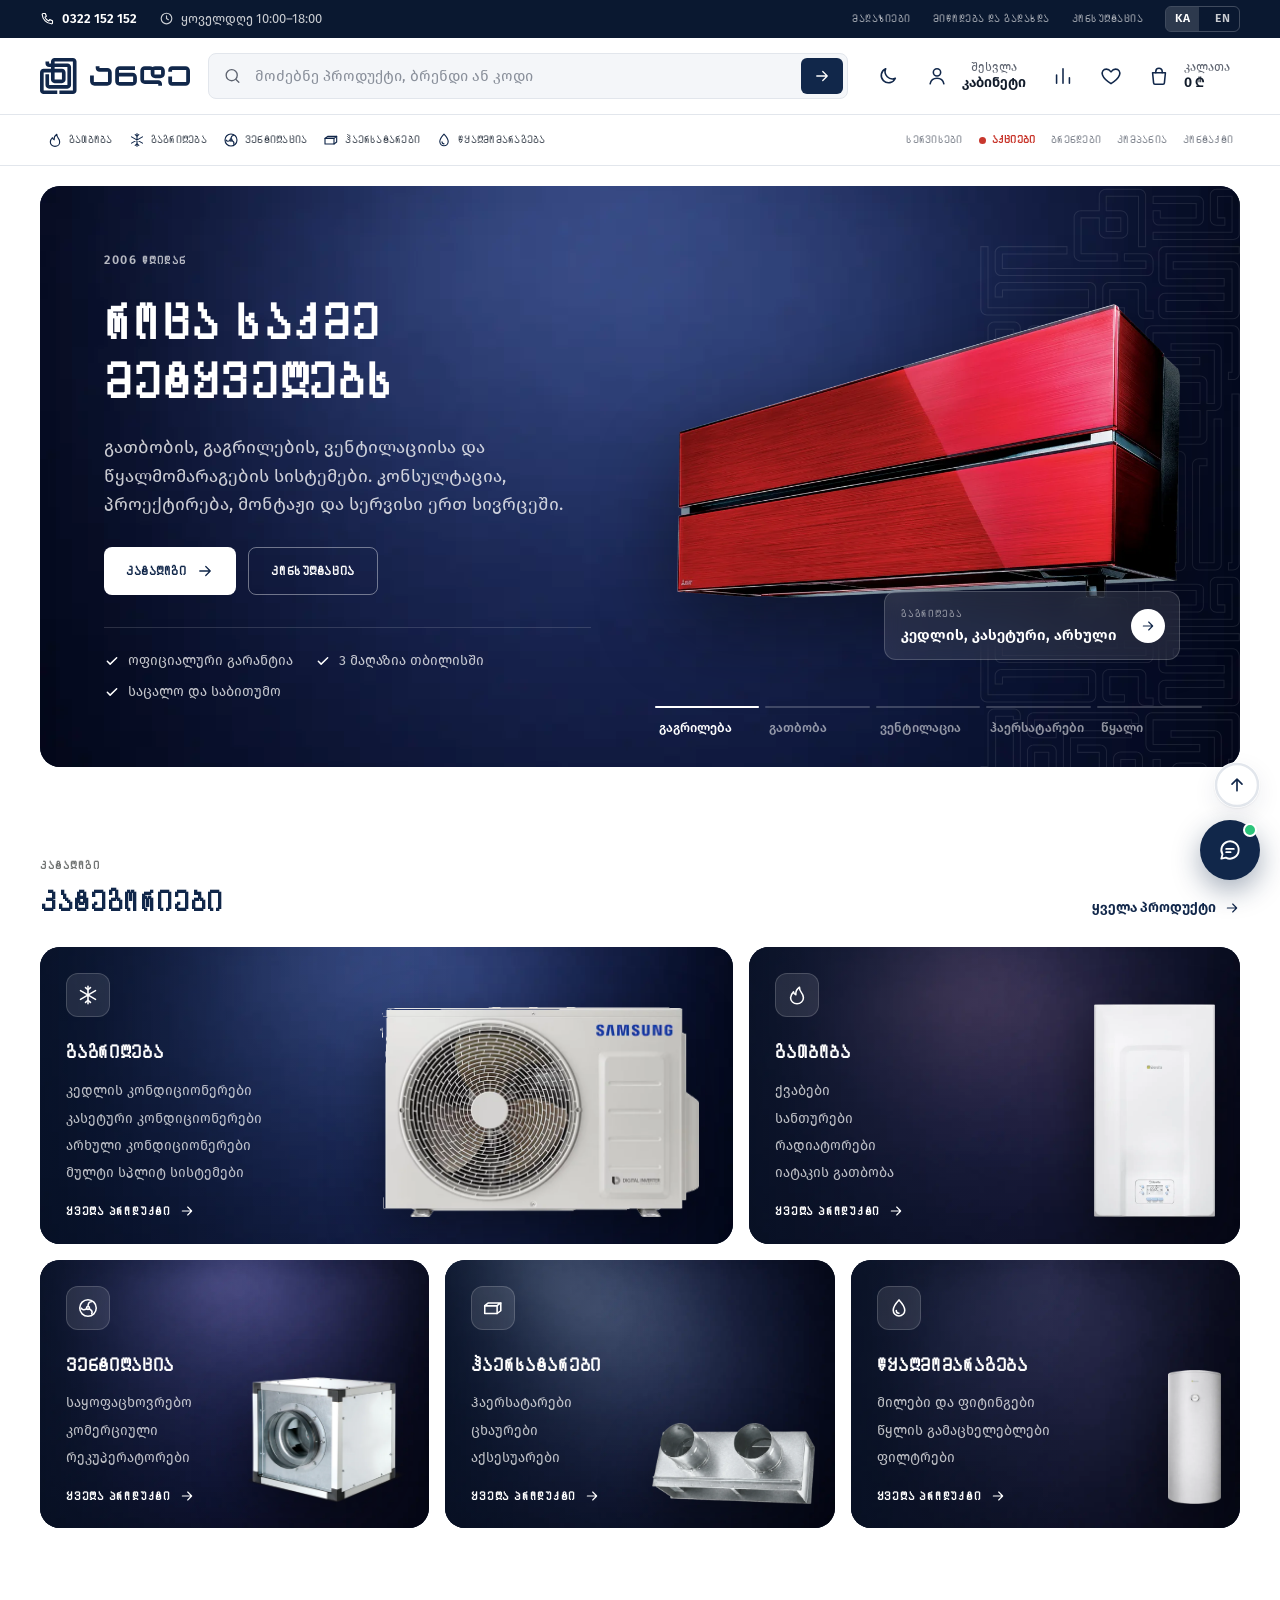
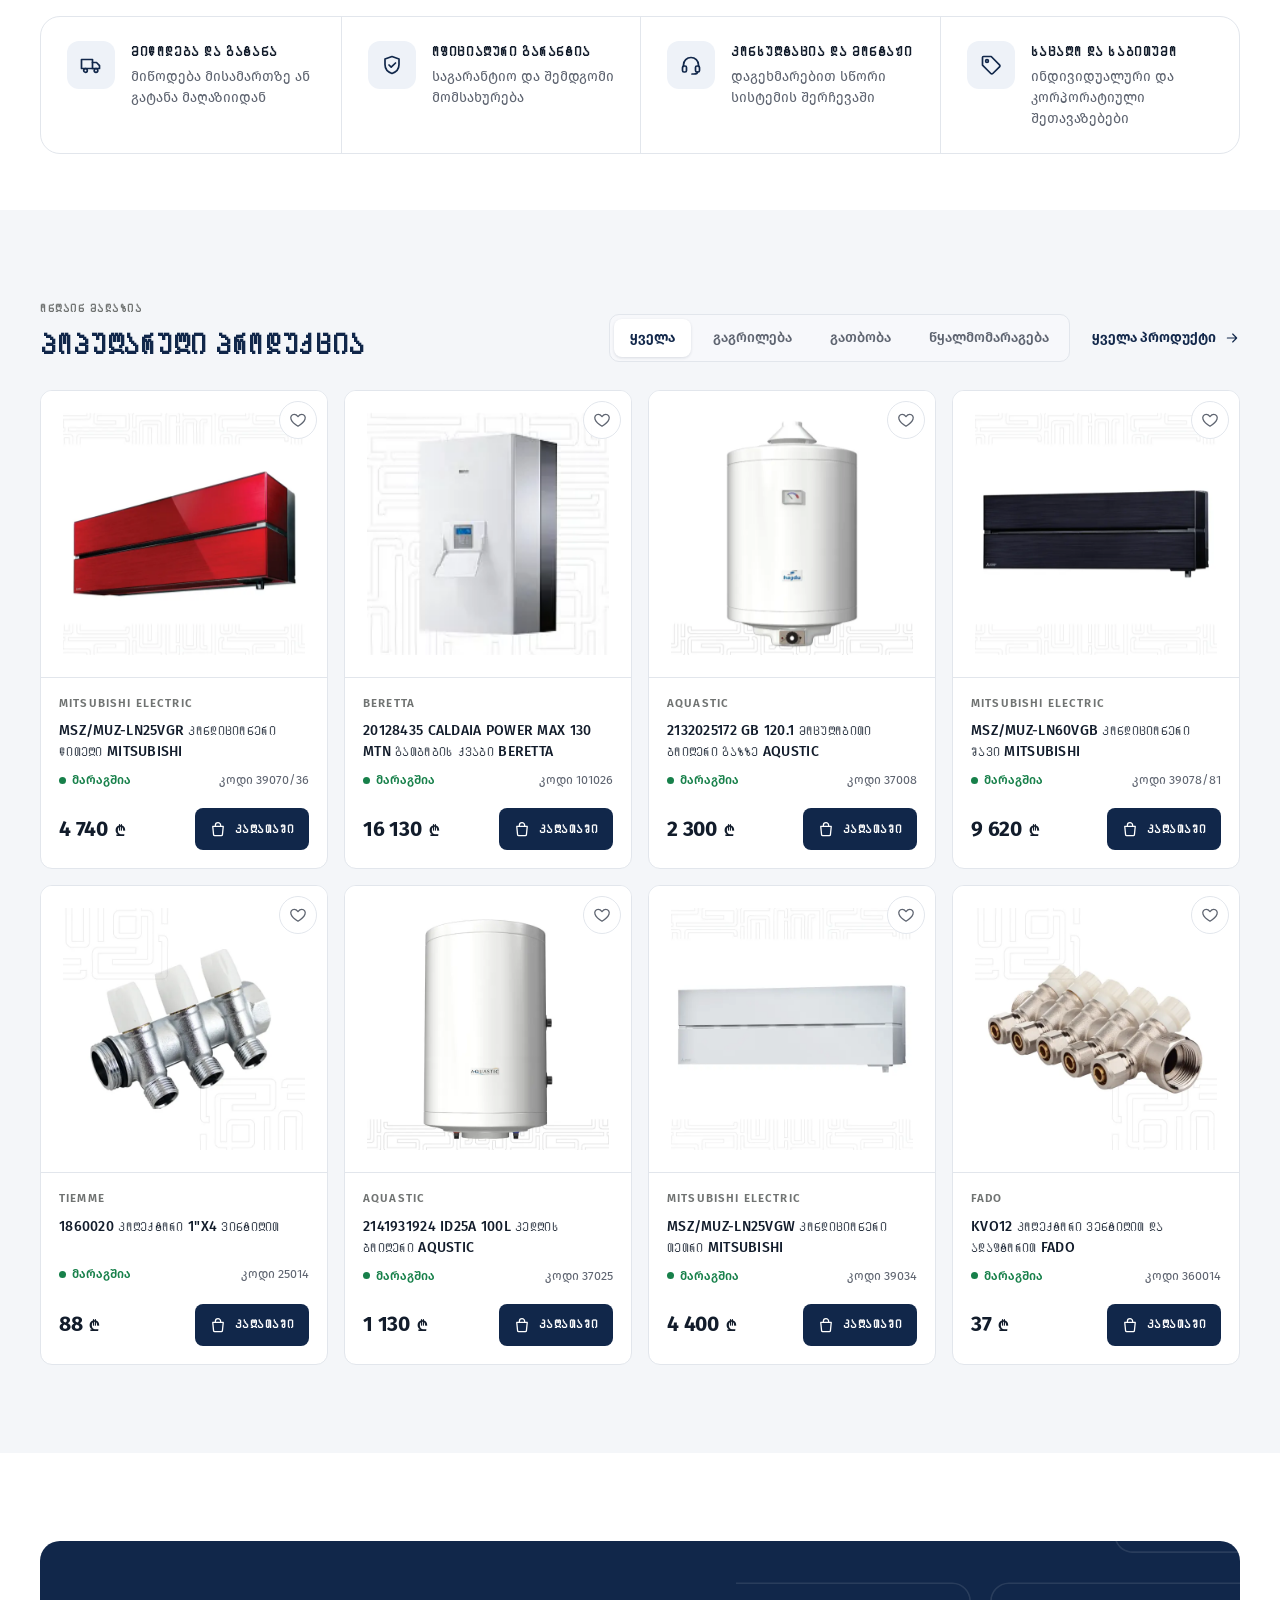
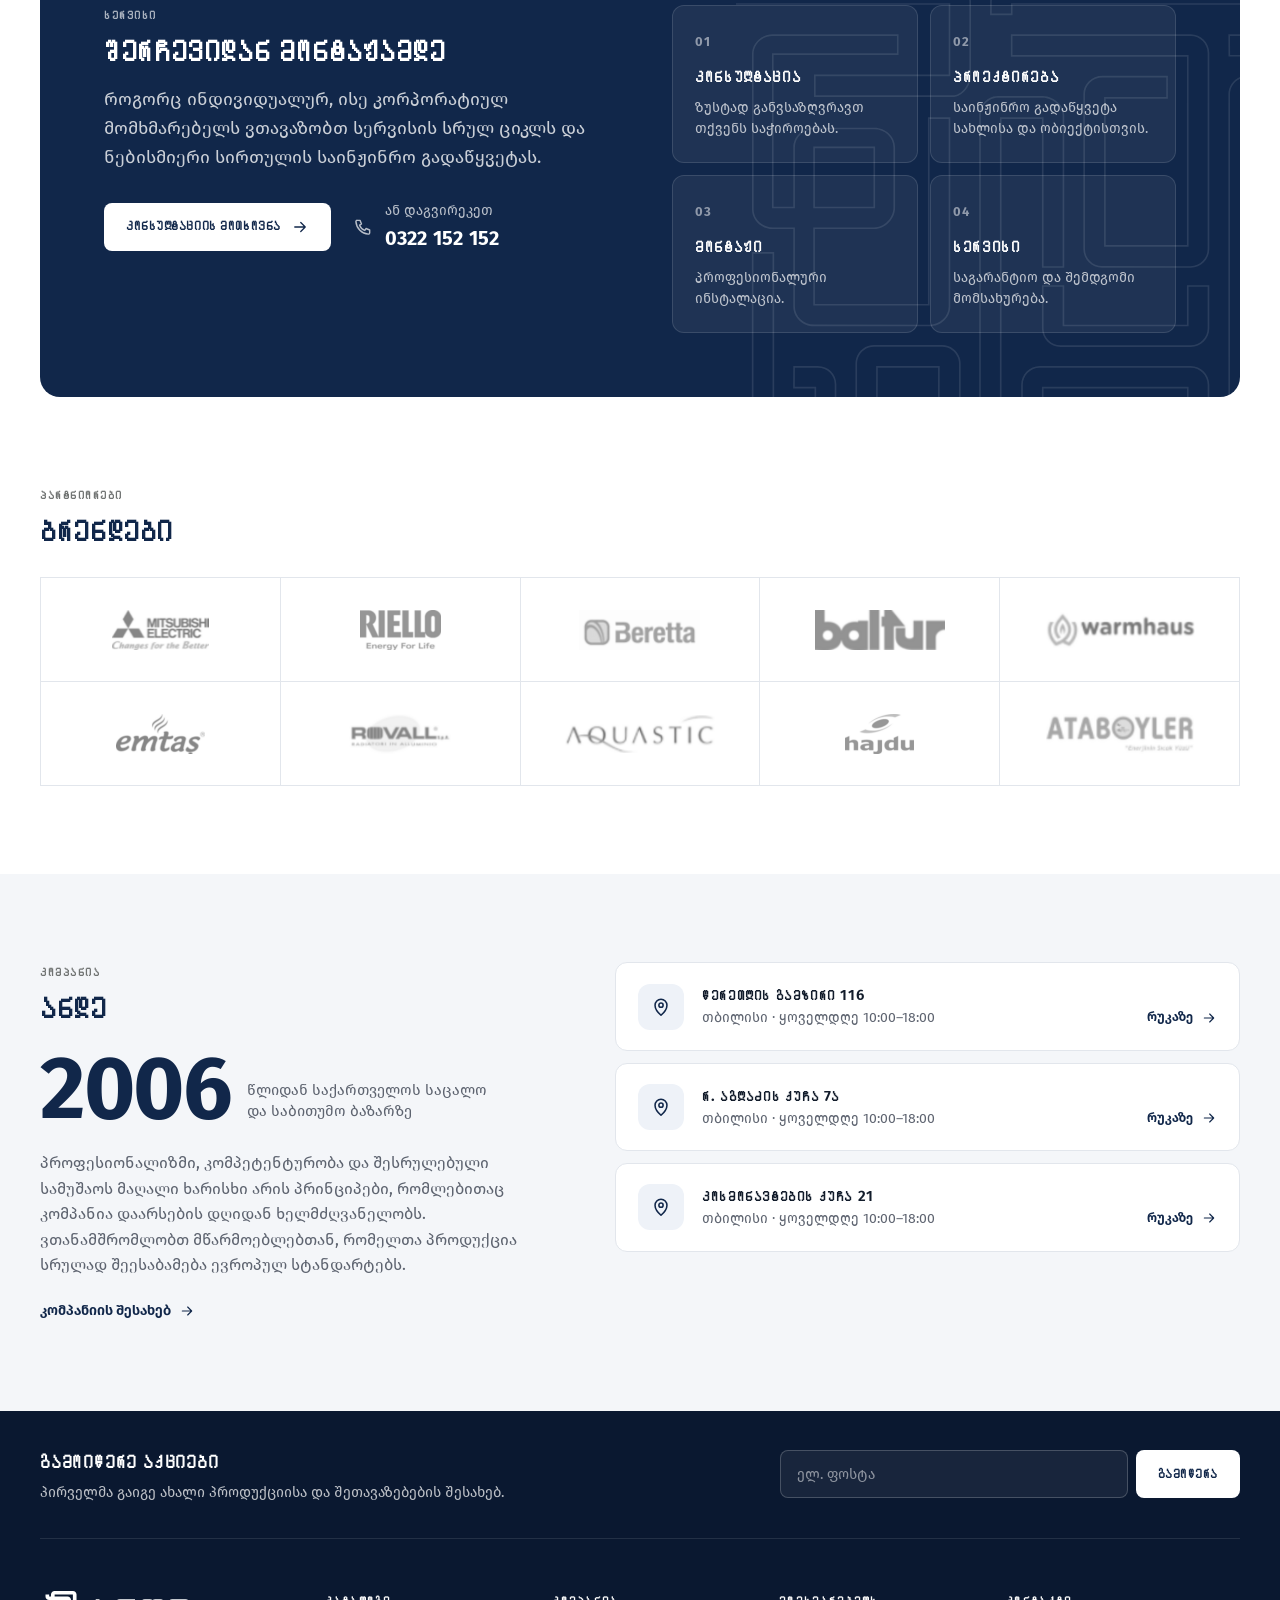
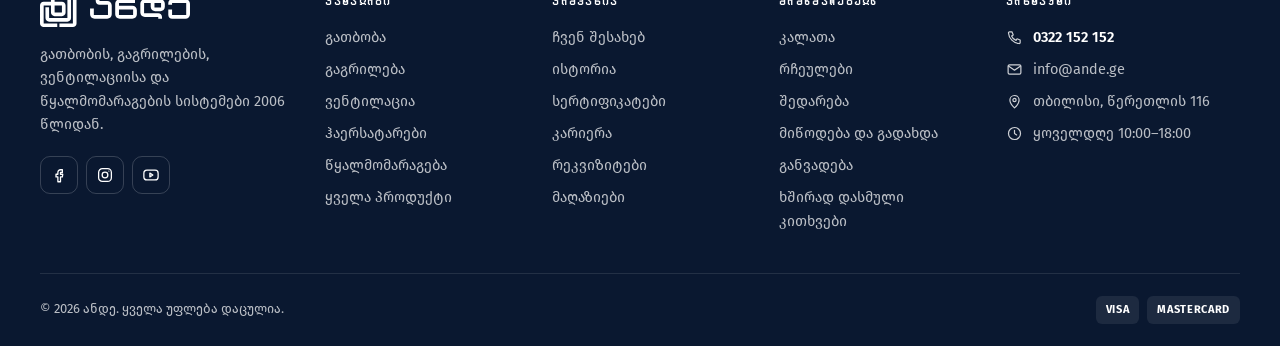
==== prototype/index.html @ e433349a "Preview from ande-web a648631" ====
<!doctype html>
<html lang="ka">
<head>
<meta charset="utf-8">
<meta name="viewport" content="width=device-width,initial-scale=1">
<title>ანდე · გათბობა, გაგრილება, ვენტილაცია, წყალმომარაგება</title>
<meta name="description" content="ანდე: გათბობის, გაგრილების, ვენტილაციისა და წყალმომარაგების სისტემები 2006 წლიდან. კონსულტაცია, პროექტირება, მონტაჟი და საგარანტიო მომსახურება.">
<meta name="robots" content="noindex">
<meta name="theme-color" content="#11274A">
<script>try{var t=localStorage.getItem('ande-theme');if(!t)t=matchMedia('(prefers-color-scheme: dark)').matches?'dark':'light';document.documentElement.setAttribute('data-theme',t)}catch(e){}</script>
<link rel="icon" href="../brand/logo/ande-symbol.svg" type="image/svg+xml">
<link rel="stylesheet" href="assets/css/ande.css">
</head>
<body data-page="home">
<div data-layout="header"></div>

<main id="main">

<!-- ============ HERO ============ -->
<section class="hero" aria-label="ანდე">
  <div class="wrap">
    <div class="hero__card">
      <div class="hero__bg" aria-hidden="true">
        <img class="is-on" src="assets/img/categories/bg-cooling.webp" alt="">
        <img src="assets/img/categories/bg-heating.webp" alt="">
        <img src="assets/img/categories/bg-ventilation.webp" alt="">
        <img src="assets/img/categories/bg-air-ducts.webp" alt="">
        <img src="assets/img/categories/bg-water.webp" alt="">
      </div>
      <div class="hero__copy">
        <p class="eyebrow">2006 წლიდან</p>
        <h1>როცა საქმე მეტყველებს</h1>
        <p class="hero__lead">გათბობის, გაგრილების, ვენტილაციისა და წყალმომარაგების სისტემები. კონსულტაცია, პროექტირება, მონტაჟი და სერვისი ერთ სივრცეში.</p>
        <div class="hero__ctas">
          <a class="btn btn--light" href="catalog.html">კატალოგი<svg class="ico"><use href="#i-arrow"/></svg></a>
          <button class="btn btn--ghost" type="button" data-chat-open>კონსულტაცია</button>
        </div>
        <ul class="hero__trust">
          <li><svg class="ico"><use href="#i-check"/></svg>ოფიციალური გარანტია</li>
          <li><svg class="ico"><use href="#i-check"/></svg>3 მაღაზია თბილისში</li>
          <li><svg class="ico"><use href="#i-check"/></svg>საცალო და საბითუმო</li>
        </ul>
      </div>
      <div class="hero__stage">
        <div class="hero__shots">
          <a class="shot is-on" href="catalog.html?cat=cooling" id="shot-0">
            <img src="assets/img/categories/cooling-wall.webp" alt="Mitsubishi Electric კედლის კონდიციონერი" width="900" height="526">
            <span class="shot__tag"><span><small>გაგრილება</small><b>კედლის, კასეტური, არხული</b></span><span class="go"><svg class="ico"><use href="#i-arrow"/></svg></span></span>
          </a>
          <a class="shot" href="catalog.html?cat=heating" id="shot-1">
            <img src="assets/img/categories/heating-burner.webp" alt="Riello სანთურა" width="900" height="856" loading="lazy">
            <span class="shot__tag"><span><small>გათბობა</small><b>ქვაბები და სანთურები</b></span><span class="go"><svg class="ico"><use href="#i-arrow"/></svg></span></span>
          </a>
          <a class="shot" href="catalog.html?cat=ventilation" id="shot-2">
            <img src="assets/img/categories/vent-recovery.webp" alt="Vortice რეკუპერატორი" width="825" height="900" loading="lazy">
            <span class="shot__tag"><span><small>ვენტილაცია</small><b>რეკუპერაცია და ვენტილატორები</b></span><span class="go"><svg class="ico"><use href="#i-arrow"/></svg></span></span>
          </a>
          <a class="shot" href="catalog.html?cat=ducts" id="shot-3">
            <img src="assets/img/categories/ducts-duct.webp" alt="მართკუთხა ჰაერსატარი" width="900" height="649" loading="lazy">
            <span class="shot__tag"><span><small>ჰაერსატარები</small><b>ჰაერსატარები და ცხაურები</b></span><span class="go"><svg class="ico"><use href="#i-arrow"/></svg></span></span>
          </a>
          <a class="shot" href="catalog.html?cat=water" id="shot-4">
            <img src="assets/img/categories/heating-underfloor.webp" alt="კოლექტორი" width="900" height="493" loading="lazy">
            <span class="shot__tag"><span><small>წყალმომარაგება</small><b>მილები, ფიტინგები, ბოილერები</b></span><span class="go"><svg class="ico"><use href="#i-arrow"/></svg></span></span>
          </a>
        </div>
        <div class="hero__tabs" role="tablist" aria-label="კატეგორიები">
          <button class="htab" id="htab-0" role="tab" aria-selected="true" aria-controls="shot-0">გაგრილება</button>
          <button class="htab" id="htab-1" role="tab" aria-selected="false" aria-controls="shot-1">გათბობა</button>
          <button class="htab" id="htab-2" role="tab" aria-selected="false" aria-controls="shot-2">ვენტილაცია</button>
          <button class="htab" id="htab-3" role="tab" aria-selected="false" aria-controls="shot-3">ჰაერსატარები</button>
          <button class="htab" id="htab-4" role="tab" aria-selected="false" aria-controls="shot-4">წყალი</button>
        </div>
      </div>
    </div>
  </div>
</section>

<!-- ============ CATEGORIES ============ -->
<section class="section" id="categories" aria-labelledby="cat-h">
  <div class="wrap">
    <div class="shead">
      <div><p class="eyebrow">კატალოგი</p><h2 class="h2" id="cat-h">კატეგორიები</h2></div>
      <a class="link-arrow" href="catalog.html">ყველა პროდუქტი<svg class="ico"><use href="#i-arrow"/></svg></a>
    </div>
    <div class="bento">
      <article class="tile tile--w7">
        <img class="tile__bg" src="assets/img/categories/bg-cooling.webp" alt="" loading="lazy">
        <img class="tile__img" src="assets/img/categories/cooling-outdoor.webp" alt="" loading="lazy">
        <span class="tile__icon"><svg class="ico"><use href="#i-snow"/></svg></span>
        <h3><a href="catalog.html?cat=cooling">გაგრილება</a></h3>
        <div class="tile__subs"><a href="catalog.html?cat=cooling&amp;sub=wall">კედლის კონდიციონერები</a><a href="catalog.html?cat=cooling&amp;sub=cassette">კასეტური კონდიციონერები</a><a href="catalog.html?cat=cooling&amp;sub=ducted">არხული კონდიციონერები</a><a href="catalog.html?cat=cooling&amp;sub=multi">მულტი სპლიტ სისტემები</a></div>
        <span class="tile__more">ყველა პროდუქტი<svg class="ico"><use href="#i-arrow"/></svg></span>
      </article>
      <article class="tile tile--w5">
        <img class="tile__bg" src="assets/img/categories/bg-heating.webp" alt="" loading="lazy">
        <img class="tile__img" src="assets/img/categories/heating-boiler.webp" alt="" loading="lazy">
        <span class="tile__icon"><svg class="ico"><use href="#i-flame"/></svg></span>
        <h3><a href="catalog.html?cat=heating">გათბობა</a></h3>
        <div class="tile__subs"><a href="catalog.html?cat=heating&amp;sub=boilers">ქვაბები</a><a href="catalog.html?cat=heating&amp;sub=burners">სანთურები</a><a href="catalog.html?cat=heating&amp;sub=radiators">რადიატორები</a><a href="catalog.html?cat=heating&amp;sub=underfloor">იატაკის გათბობა</a></div>
        <span class="tile__more">ყველა პროდუქტი<svg class="ico"><use href="#i-arrow"/></svg></span>
      </article>
      <article class="tile">
        <img class="tile__bg" src="assets/img/categories/bg-ventilation.webp" alt="" loading="lazy">
        <img class="tile__img" src="assets/img/categories/vent-commercial.webp" alt="" loading="lazy">
        <span class="tile__icon"><svg class="ico"><use href="#i-fan"/></svg></span>
        <h3><a href="catalog.html?cat=ventilation">ვენტილაცია</a></h3>
        <div class="tile__subs"><a href="catalog.html?cat=ventilation&amp;sub=vent-residential">საყოფაცხოვრებო</a><a href="catalog.html?cat=ventilation&amp;sub=vent-commercial">კომერციული</a><a href="catalog.html?cat=ventilation&amp;sub=vent-recovery">რეკუპერატორები</a></div>
        <span class="tile__more">ყველა პროდუქტი<svg class="ico"><use href="#i-arrow"/></svg></span>
      </article>
      <article class="tile">
        <img class="tile__bg" src="assets/img/categories/bg-air-ducts.webp" alt="" loading="lazy">
        <img class="tile__img" src="assets/img/categories/ducts-plenum.webp" alt="" loading="lazy">
        <span class="tile__icon"><svg class="ico"><use href="#i-duct"/></svg></span>
        <h3><a href="catalog.html?cat=ducts">ჰაერსატარები</a></h3>
        <div class="tile__subs"><a href="catalog.html?cat=ducts&amp;sub=duct-ducts">ჰაერსატარები</a><a href="catalog.html?cat=ducts&amp;sub=duct-grilles">ცხაურები</a><a href="catalog.html?cat=ducts&amp;sub=duct-acc">აქსესუარები</a></div>
        <span class="tile__more">ყველა პროდუქტი<svg class="ico"><use href="#i-arrow"/></svg></span>
      </article>
      <article class="tile">
        <img class="tile__bg" src="assets/img/categories/bg-water.webp" alt="" loading="lazy">
        <img class="tile__img" src="assets/img/categories/heating-water-heater.webp" alt="" loading="lazy">
        <span class="tile__icon"><svg class="ico"><use href="#i-drop"/></svg></span>
        <h3><a href="catalog.html?cat=water">წყალმომარაგება</a></h3>
        <div class="tile__subs"><a href="catalog.html?cat=water&amp;sub=pipes">მილები და ფიტინგები</a><a href="catalog.html?cat=water&amp;sub=heaters">წყლის გამაცხელებლები</a><a href="catalog.html?cat=water&amp;sub=filters">ფილტრები</a></div>
        <span class="tile__more">ყველა პროდუქტი<svg class="ico"><use href="#i-arrow"/></svg></span>
      </article>
    </div>
  </div>
</section>

<!-- ============ PERKS ============ -->
<section class="section--tight" aria-label="რატომ ანდე" style="padding-top:0">
  <div class="wrap">
    <ul class="perks">
      <li class="perk"><span class="perk__ico"><svg class="ico"><use href="#i-truck"/></svg></span><div><h3>მიწოდება და გატანა</h3><p>მიწოდება მისამართზე ან გატანა მაღაზიიდან</p></div></li>
      <li class="perk"><span class="perk__ico"><svg class="ico"><use href="#i-shield"/></svg></span><div><h3>ოფიციალური გარანტია</h3><p>საგარანტიო და შემდგომი მომსახურება</p></div></li>
      <li class="perk"><span class="perk__ico"><svg class="ico"><use href="#i-headset"/></svg></span><div><h3>კონსულტაცია და მონტაჟი</h3><p>დაგეხმარებით სწორი სისტემის შერჩევაში</p></div></li>
      <li class="perk"><span class="perk__ico"><svg class="ico"><use href="#i-tag"/></svg></span><div><h3>საცალო და საბითუმო</h3><p>ინდივიდუალური და კორპორატიული შეთავაზებები</p></div></li>
    </ul>
  </div>
</section>

<!-- ============ POPULAR ============ -->
<section class="section section--soft" aria-labelledby="pop-h">
  <div class="wrap">
    <div class="shead">
      <div><p class="eyebrow">ონლაინ მაღაზია</p><h2 class="h2" id="pop-h">პოპულარული პროდუქცია</h2></div>
      <div class="shead__end">
        <div class="ptabs" role="tablist" aria-label="ფილტრი">
          <button class="ptab" role="tab" aria-selected="true" data-filter="all">ყველა</button>
          <button class="ptab" role="tab" aria-selected="false" data-filter="cooling">გაგრილება</button>
          <button class="ptab" role="tab" aria-selected="false" data-filter="heating">გათბობა</button>
          <button class="ptab" role="tab" aria-selected="false" data-filter="water">წყალმომარაგება</button>
        </div>
        <a class="link-arrow" href="catalog.html">ყველა პროდუქტი<svg class="ico"><use href="#i-arrow"/></svg></a>
      </div>
    </div>
    <div class="pgrid" data-pgrid></div>
  </div>
</section>

<!-- ============ SERVICE ============ -->
<section class="section" id="service" aria-labelledby="svc-h">
  <div class="wrap">
    <div class="service on-dark">
      <div>
        <p class="eyebrow">სერვისი</p>
        <h2 class="h2" id="svc-h">შერჩევიდან მონტაჟამდე</h2>
        <p class="service__lead">როგორც ინდივიდუალურ, ისე კორპორატიულ მომხმარებელს ვთავაზობთ სერვისის სრულ ციკლს და ნებისმიერი სირთულის საინჟინრო გადაწყვეტას.</p>
        <div class="service__ctas">
          <button class="btn btn--light" type="button" data-chat-open>კონსულტაციის მოთხოვნა<svg class="ico"><use href="#i-arrow"/></svg></button>
          <a class="service__phone" href="tel:+995322152152"><svg class="ico"><use href="#i-phone"/></svg><span>ან დაგვირეკეთ<b>0322 152 152</b></span></a>
        </div>
      </div>
      <ol class="steps">
        <li class="step"><span class="step__n">01</span><h3>კონსულტაცია</h3><p>ზუსტად განვსაზღვრავთ თქვენს საჭიროებას.</p></li>
        <li class="step"><span class="step__n">02</span><h3>პროექტირება</h3><p>საინჟინრო გადაწყვეტა სახლისა და ობიექტისთვის.</p></li>
        <li class="step"><span class="step__n">03</span><h3>მონტაჟი</h3><p>პროფესიონალური ინსტალაცია.</p></li>
        <li class="step"><span class="step__n">04</span><h3>სერვისი</h3><p>საგარანტიო და შემდგომი მომსახურება.</p></li>
      </ol>
    </div>
  </div>
</section>

<!-- ============ RECENTLY VIEWED (shown once there is history) ============ -->
<section class="section" aria-labelledby="rec-h" style="padding-top:0" data-recent hidden>
  <div class="wrap">
    <div class="shead"><div><p class="eyebrow">თქვენთვის</p><h2 class="h2" id="rec-h">ბოლოს ნანახი</h2></div></div>
    <div class="pgrid" data-recent-grid></div>
  </div>
</section>

<!-- ============ BRANDS ============ -->
<section class="section" id="brands" aria-labelledby="br-h" style="padding-top:0">
  <div class="wrap">
    <div class="shead"><div><p class="eyebrow">პარტნიორები</p><h2 class="h2" id="br-h">ბრენდები</h2></div></div>
    <div class="brands">
      <a class="brand" href="catalog.html?brand=MITSUBISHI"><img src="assets/img/brands/mitsubishi.png" alt="Mitsubishi Electric" loading="lazy"></a>
      <a class="brand" href="catalog.html?brand=RIELLO"><img src="assets/img/brands/riello.png" alt="Riello" loading="lazy"></a>
      <a class="brand" href="catalog.html?brand=BERETTA"><img src="assets/img/brands/beretta.png" alt="Beretta" loading="lazy"></a>
      <a class="brand" href="catalog.html"><img src="assets/img/brands/baltur.png" alt="Baltur" loading="lazy"></a>
      <a class="brand" href="catalog.html?brand=WARMHAUS"><img src="assets/img/brands/warmhaus.png" alt="Warmhaus" loading="lazy"></a>
      <a class="brand" href="catalog.html?brand=EMTAS"><img src="assets/img/brands/emtas.png" alt="Emtaş" loading="lazy"></a>
      <a class="brand" href="catalog.html"><img src="assets/img/brands/rovall.png" alt="Rovall" loading="lazy"></a>
      <a class="brand" href="catalog.html?brand=AQUASTIC"><img src="assets/img/brands/aquastic.png" alt="Aquastic" loading="lazy"></a>
      <a class="brand" href="catalog.html?brand=HAJDU"><img src="assets/img/brands/hajdu.png" alt="Hajdu" loading="lazy"></a>
      <a class="brand" href="catalog.html?brand=ATABOYLER"><img src="assets/img/brands/ataboyler.png" alt="Ataboyler" loading="lazy"></a>
    </div>
  </div>
</section>

<!-- ============ ABOUT + STORES ============ -->
<section class="section section--soft" id="about" aria-labelledby="ab-h">
  <div class="wrap about">
    <div>
      <p class="eyebrow">კომპანია</p>
      <h2 class="h2" id="ab-h">ანდე</h2>
      <div class="about__since"><b>2006</b><span>წლიდან საქართველოს საცალო<br>და საბითუმო ბაზარზე</span></div>
      <p class="about__text">პროფესიონალიზმი, კომპეტენტურობა და შესრულებული სამუშაოს მაღალი ხარისხი არის პრინციპები, რომლებითაც კომპანია დაარსების დღიდან ხელმძღვანელობს. ვთანამშრომლობთ მწარმოებლებთან, რომელთა პროდუქცია სრულად შეესაბამება ევროპულ სტანდარტებს.</p>
      <a class="link-arrow" href="about.html">კომპანიის შესახებ<svg class="ico"><use href="#i-arrow"/></svg></a>
    </div>
    <div id="stores">
      <ul class="stores" aria-label="მაღაზიები">
        <li class="store"><span class="store__pin"><svg class="ico"><use href="#i-pin"/></svg></span><div><h3>წერეთლის გამზირი 116</h3><p>თბილისი · ყოველდღე 10:00–18:00</p></div><a class="link-arrow store__map" href="https://www.google.com/maps/search/?api=1&amp;query=Tsereteli+Ave+116+Tbilisi" target="_blank" rel="noopener">რუკაზე<svg class="ico"><use href="#i-arrow"/></svg></a></li>
        <li class="store"><span class="store__pin"><svg class="ico"><use href="#i-pin"/></svg></span><div><h3>რ. აგლაძის ქუჩა 7ა</h3><p>თბილისი · ყოველდღე 10:00–18:00</p></div><a class="link-arrow store__map" href="https://www.google.com/maps/search/?api=1&amp;query=R.+Agladze+St+7a+Tbilisi" target="_blank" rel="noopener">რუკაზე<svg class="ico"><use href="#i-arrow"/></svg></a></li>
        <li class="store"><span class="store__pin"><svg class="ico"><use href="#i-pin"/></svg></span><div><h3>კოსმონავტების ქუჩა 21</h3><p>თბილისი · ყოველდღე 10:00–18:00</p></div><a class="link-arrow store__map" href="https://www.google.com/maps/search/?api=1&amp;query=Kosmonavtebi+St+21+Tbilisi" target="_blank" rel="noopener">რუკაზე<svg class="ico"><use href="#i-arrow"/></svg></a></li>
      </ul>
    </div>
  </div>
</section>

</main>

<div data-layout="footer"></div>
<script src="assets/js/data.js"></script>
<script src="assets/js/layout.js"></script>
<script src="assets/js/ande.js"></script>
<script src="assets/js/page-home.js"></script>
</body>
</html>
---- prototype/assets/css/ande.css ----
/* ==========================================================================
   ANDE storefront design system (prototype)
   Brand book: navy Pantone 2767 C #11274A, gray Pantone 424 C #707372,
   FiraGO, the maze pattern. Colours live in the tokens below; dark mode only
   swaps tokens, so a component never needs its own dark rule.
   ========================================================================== */

@font-face{font-family:"FiraGO";src:url("../fonts/FiraGO-Regular.ttf") format("truetype");font-weight:400;font-style:normal;font-display:swap}
@font-face{font-family:"FiraGO";src:url("../fonts/FiraGO-Medium.ttf") format("truetype");font-weight:500;font-style:normal;font-display:swap}
@font-face{font-family:"FiraGO";src:url("../fonts/FiraGO-SemiBold.ttf") format("truetype");font-weight:600;font-style:normal;font-display:swap}
@font-face{font-family:"FiraGO";src:url("../fonts/FiraGO-Bold.ttf") format("truetype");font-weight:700;font-style:normal;font-display:swap}

/* ---------- tokens: light ---------- */
:root{
  color-scheme:light;
  /* brand, fixed in both themes */
  --navy:#11274A; --navy-900:#0A1830; --navy-800:#0E2140; --navy-700:#1A3766; --gray:#707372;

  --bg:#FFFFFF;          /* page */
  --bg-soft:#F4F6F9;     /* alternate sections */
  --surface:#FFFFFF;     /* cards, panels */
  --surface-2:#F7F8FB;   /* inner fills */
  --input:#F4F6F9;
  --media:#FFFFFF;       /* product photo well (photos have white backgrounds) */
  --text:#121C2B; --heading:#11274A; --muted:#5E6470; --faint:#8A909B;
  --line:#E2E6EC; --line-strong:#CDD3DC;
  --brand:#11274A; --brand-hover:#1A3766; --on-brand:#FFFFFF;   /* primary buttons */
  --tint:#EEF2F8; --tint-2:#DDE5F1; --ink:#11274A;                /* soft fills, accent text */
  --sale:#C8372D; --ok:#17804A; --warn:#A35F00;
  --topbar:#0A1830; --band:#11274A; --footer:#0A1830;
  --shadow:0 1px 2px rgba(17,39,74,.06),0 8px 24px rgba(17,39,74,.08);
  --shadow-lg:0 24px 60px rgba(10,24,48,.18);
  --scrim:rgba(10,24,48,.42);
  --logo-light:block; --logo-dark:none;

  --ff:"FiraGO","Noto Sans Georgian","Segoe UI",system-ui,sans-serif;
  --r-sm:8px; --r:12px; --r-lg:20px;
  --wrap:1320px; --gutter:clamp(16px,4vw,40px); --hdr-h:76px; --catnav-h:51px;
  --ease:cubic-bezier(.2,.7,.2,1);
}
/* ---------- tokens: dark ---------- */
[data-theme="dark"]{
  color-scheme:dark;
  --bg:#0A1324; --bg-soft:#0D182C; --surface:#111D34; --surface-2:#15233D; --input:#0D182C;
  --media:#E9EDF3;
  --text:#E4E9F2; --heading:#FFFFFF; --muted:#9AA6B9; --faint:#78849A;
  --line:rgba(255,255,255,.09); --line-strong:rgba(255,255,255,.18);
  --brand:#E6ECF6; --brand-hover:#FFFFFF; --on-brand:#11274A;
  --tint:rgba(255,255,255,.07); --tint-2:rgba(255,255,255,.12); --ink:#BCCDEB;
  --sale:#F0675B; --ok:#47C186; --warn:#F2B04A;
  --topbar:#060D1A; --band:#13274B; --footer:#060D1A;
  --shadow:0 1px 2px rgba(0,0,0,.3),0 10px 28px rgba(0,0,0,.35);
  --shadow-lg:0 24px 60px rgba(0,0,0,.5);
  --scrim:rgba(0,0,0,.55);
  --logo-light:none; --logo-dark:block;
}

/* ---------- scrollbars: thin, rounded, no arrow buttons, both themes ---------- */
:root{--sb-thumb:#C5CCD7;--sb-thumb-hover:#11274A}
[data-theme="dark"]{--sb-thumb:rgba(255,255,255,.18);--sb-thumb-hover:rgba(255,255,255,.42)}
::-webkit-scrollbar{width:12px;height:12px}
::-webkit-scrollbar-track{background:transparent}
::-webkit-scrollbar-thumb{background-color:var(--sb-thumb);border:3px solid transparent;border-radius:12px;background-clip:padding-box;min-height:48px}
::-webkit-scrollbar-thumb:hover{background-color:var(--sb-thumb-hover)}
::-webkit-scrollbar-button,::-webkit-scrollbar-corner{display:none;background:transparent}
html::-webkit-scrollbar-track{background:var(--bg)}
.filters::-webkit-scrollbar,.chat__log::-webkit-scrollbar,.suggest::-webkit-scrollbar,.minilines::-webkit-scrollbar{width:8px}
.filters::-webkit-scrollbar-thumb,.chat__log::-webkit-scrollbar-thumb,.suggest::-webkit-scrollbar-thumb,.minilines::-webkit-scrollbar-thumb{border-width:2px}
@supports not selector(::-webkit-scrollbar){
  html,.filters,.chat__log,.suggest,.minilines,.drawer__body,.sheet__body,.cmp{scrollbar-width:thin;scrollbar-color:var(--sb-thumb) transparent}
}

/* ---------- base ---------- */
*,*::before,*::after{box-sizing:border-box}
html{-webkit-text-size-adjust:100%;scroll-behavior:smooth;background:var(--bg)}
body{margin:0;font-family:var(--ff);font-size:16px;line-height:1.6;color:var(--text);background:var(--bg);
  -webkit-font-smoothing:antialiased;text-rendering:optimizeLegibility;transition:background-color .3s,color .3s}
img,svg{display:block;max-width:100%}
img{height:auto}
a{color:inherit;text-decoration:none}
button,input,select,textarea{font:inherit;color:inherit}
button{cursor:pointer;border:0;background:none;padding:0}
h1,h2,h3,h4,p,ul,ol,figure,dl,dd{margin:0}
ul,ol{padding:0;list-style:none}
:focus-visible{outline:2px solid var(--ink);outline-offset:3px;border-radius:4px}
.on-dark :focus-visible{outline-color:#fff}
.sr-only{position:absolute;width:1px;height:1px;overflow:hidden;clip-path:inset(50%);white-space:nowrap}
.wrap{max-width:var(--wrap);margin-inline:auto;padding-inline:var(--gutter)}
.ico{width:22px;height:22px;flex:none;fill:none;stroke:currentColor;stroke-width:1.7;stroke-linecap:round;stroke-linejoin:round}
.ico--sm{width:18px;height:18px}
.logo-l{display:var(--logo-light)}
.logo-d{display:var(--logo-dark)}
[hidden]{display:none!important}

/* Georgian capitals (Mtavruli). Browsers do not uppercase Georgian with CSS,
   so ande.js draws the caps for anything styled uppercase, the same method as
   the Biomi site: .gk shows the Mtavruli, .gt keeps the ordinary text for
   translators, screen readers and search engines. */
.caps{text-transform:uppercase;letter-spacing:.04em}
.gk{position:relative}
.gk::before{content:attr(data-c);content:attr(data-c) / "";text-transform:none}
.gt{position:absolute;width:1px;height:1px;overflow:hidden;clip-path:inset(50%);white-space:nowrap}
.gk.is-tr::before,.translated-ltr .gk::before,.translated-rtl .gk::before{content:none}
.gk.is-tr .gt,.translated-ltr .gt,.translated-rtl .gt{position:static;width:auto;height:auto;overflow:visible;clip-path:none;white-space:normal}
.gk.gk{font:inherit;color:inherit;letter-spacing:inherit;text-transform:inherit;opacity:1;margin:0;padding:0;border:0;background:none}

/* ---------- buttons ---------- */
.btn{display:inline-flex;align-items:center;justify-content:center;gap:10px;height:48px;padding:0 22px;border-radius:var(--r-sm);
  font-size:14px;font-weight:600;letter-spacing:.04em;text-transform:uppercase;white-space:nowrap;
  transition:background-color .2s,color .2s,border-color .2s,transform .2s var(--ease),opacity .2s}
.btn:active{transform:translateY(1px)}
.btn .ico{width:18px;height:18px}
.btn--primary{background:var(--brand);color:var(--on-brand)}
.btn--primary:hover{background:var(--brand-hover)}
.btn--light{background:#fff;color:var(--navy)}             /* on navy bands, both themes */
.btn--light:hover{background:#E9EEF7}
.btn--ghost{border:1.5px solid rgba(255,255,255,.4);color:#fff}
.btn--ghost:hover{border-color:#fff;background:rgba(255,255,255,.08)}
.btn--outline{border:1.5px solid var(--line-strong);color:var(--ink);background:var(--surface)}
.btn--outline:hover{border-color:var(--ink)}
.btn--soft{background:var(--tint);color:var(--ink)}
.btn--soft:hover{background:var(--tint-2)}
.btn--sm{height:40px;padding:0 16px;font-size:13px}
.btn--block{width:100%}
.btn[disabled]{opacity:.45;pointer-events:none}
.iconbtn{display:grid;place-items:center;width:44px;height:44px;border-radius:10px;color:var(--ink);transition:background-color .2s}
.iconbtn:hover{background:var(--tint)}
.link-arrow{display:inline-flex;align-items:center;gap:8px;font-size:14px;font-weight:600;color:var(--ink)}
.link-arrow .ico{width:16px;height:16px;transition:transform .25s var(--ease)}
.link-arrow:hover .ico{transform:translateX(4px)}
.textlink{color:var(--ink);font-weight:500;text-decoration:underline;text-underline-offset:3px;text-decoration-color:var(--line-strong)}
.textlink:hover{text-decoration-color:currentColor}

/* ---------- top bar ---------- */
.topbar{background:var(--topbar);color:rgba(255,255,255,.78);font-size:13px}
.topbar .wrap{display:flex;align-items:center;justify-content:space-between;gap:24px;height:38px}
.topbar__group{display:flex;align-items:center;gap:22px}
.topbar a,.topbar span{display:inline-flex;align-items:center;gap:7px}
.topbar a{transition:color .2s}
.topbar a:hover{color:#fff}
.topbar .ico{width:15px;height:15px;stroke-width:1.8}
.topbar__phone{color:#fff;font-weight:600}
.lang{display:inline-flex;border:1px solid rgba(255,255,255,.22);border-radius:6px;overflow:hidden}
.lang a{padding:2px 9px;font-size:12px;font-weight:600}
.lang a[aria-current]{background:rgba(255,255,255,.14);color:#fff}

/* ---------- header ---------- */
.hdr{position:sticky;top:0;z-index:50;background:var(--surface);border-bottom:1px solid var(--line);transition:box-shadow .25s,background-color .3s}
.hdr.is-stuck{box-shadow:0 6px 24px rgba(10,24,48,.1)}
.hdr__row{display:flex;align-items:center;gap:18px;height:var(--hdr-h)}
.hdr__logo{flex:none;display:block;width:150px}
.hdr__logo img{width:100%;height:auto}
.hdr .hdr__burger,.hdr .hdr__search-toggle{display:none}

.search{position:relative;flex:1;min-width:0}
.search input{width:100%;height:46px;padding:0 54px 0 46px;border:1.5px solid var(--line);border-radius:var(--r-sm);background:var(--input);
  font-size:15px;transition:border-color .2s,background-color .2s}
.search input::placeholder{color:var(--faint)}
.search input:focus{outline:none;border-color:var(--ink);background:var(--surface)}
.search input::-webkit-search-cancel-button{display:none}
.search > .ico{position:absolute;left:15px;top:23px;transform:translateY(-50%);width:19px;height:19px;color:var(--muted);pointer-events:none}
.search__go{position:absolute;right:5px;top:5px;width:42px;height:36px;border-radius:6px;background:var(--brand);color:var(--on-brand);display:grid;place-items:center}
.search__go .ico{width:18px;height:18px}
.suggest{position:absolute;left:0;right:0;top:calc(100% + 8px);z-index:60;max-height:min(70vh,560px);overflow-y:auto;padding:8px;
  background:var(--surface);border:1px solid var(--line);border-radius:var(--r);box-shadow:var(--shadow-lg)}
.suggest__label{padding:8px 10px 4px;font-size:11.5px;font-weight:600;letter-spacing:.1em;text-transform:uppercase;color:var(--faint)}
.suggest__item{display:flex;align-items:center;gap:12px;padding:8px 10px;border-radius:8px}
.suggest__item[aria-selected="true"],.suggest__item:hover{background:var(--tint)}
.suggest__item img{width:44px;height:44px;border-radius:8px;object-fit:contain;background:var(--media);padding:3px;mix-blend-mode:normal}
.suggest__item .ico{width:20px;height:20px;color:var(--ink)}
.suggest__name{flex:1;min-width:0;font-size:14px;line-height:1.35}
.suggest__name small{display:block;color:var(--muted);font-size:12.5px}
.suggest__name mark,.suggest__name b{background:none;color:var(--ink);font-weight:700}
.suggest__price{font-size:14px;font-weight:700;white-space:nowrap}
.suggest__all{display:flex;justify-content:center;margin-top:4px;padding:10px;border-top:1px solid var(--line);font-size:14px;font-weight:600;color:var(--ink)}
.suggest__empty{padding:18px 10px;text-align:center;color:var(--muted);font-size:14px}

.hdr__actions{flex:none;display:flex;align-items:center;gap:6px}
.act{position:relative;display:inline-flex;align-items:center;gap:14px;height:46px;padding:0 10px;border-radius:var(--r-sm);color:var(--ink);transition:background-color .2s}
.act:hover{background:var(--tint)}
.act__label{display:flex;flex-direction:column;line-height:1.2;font-size:12px;color:var(--muted)}
.act__label b{font-size:14px;font-weight:600;color:var(--text)}
/* badge sits on the icon's top-right corner, clear of the label beside it */
.act__count{position:absolute;top:3px;left:21px;min-width:19px;height:19px;padding:0 4px;border-radius:10px;background:var(--brand);color:var(--on-brand);
  font-size:10.5px;font-weight:700;line-height:15px;text-align:center;border:2px solid var(--surface);box-sizing:border-box}
.act__count[data-n="0"]{display:none}
.act--cart .act__count{background:var(--sale);color:#fff}
.act.is-bump .act__count{animation:bump .45s var(--ease)}
@keyframes bump{40%{transform:scale(1.4)}}
.theme-toggle .ico-sun{display:none}
[data-theme="dark"] .theme-toggle .ico-sun{display:block}
[data-theme="dark"] .theme-toggle .ico-moon{display:none}
.theme-toggle .ico{transition:transform .5s var(--ease)}
.theme-toggle:hover .ico{transform:rotate(-25deg)}

/* category row */
.catnav{border-top:1px solid var(--line)}
.catnav .wrap{display:flex;align-items:center;justify-content:space-between;gap:12px;height:50px}
.catnav__list,.catnav__aux{display:flex;align-items:center;gap:2px}
.catnav a{display:inline-flex;align-items:center;gap:8px;height:36px;padding:0 12px;border-radius:6px;font-size:14px;font-weight:500;transition:background-color .2s,color .2s}
.catnav a:hover,.catnav a.is-active,.catnav a[aria-current="page"]{background:var(--tint);color:var(--ink)}
.catnav__list .ico{width:19px;height:19px;color:var(--ink)}
.catnav__aux a{color:var(--muted)}
.catnav__sale{color:var(--sale)!important;font-weight:600!important}
.catnav__sale::before{content:"";width:7px;height:7px;border-radius:50%;background:var(--sale)}

/* ---------- mega menu ---------- */
.mega{position:absolute;left:0;right:0;top:100%;z-index:40;visibility:hidden;opacity:0;transform:translateY(-6px);
  transition:opacity .2s,transform .25s var(--ease),visibility 0s .25s}
.mega.is-open{visibility:visible;opacity:1;transform:none;transition:opacity .2s,transform .25s var(--ease)}
.mega__panel{display:grid;grid-template-columns:280px 1fr;min-height:420px;background:var(--surface);border:1px solid var(--line);border-top:0;
  border-radius:0 0 var(--r-lg) var(--r-lg);box-shadow:var(--shadow-lg);overflow:hidden}
.mega__cats{padding:14px;background:var(--surface-2);border-right:1px solid var(--line)}
.mega__cat{display:flex;align-items:center;gap:12px;width:100%;padding:12px 14px;border-radius:10px;text-align:left;font-weight:500;transition:background-color .15s,color .15s}
.mega__cat .ico{color:var(--ink)}
.mega__cat .ico:last-child{margin-left:auto;width:16px;height:16px;opacity:0;transform:translateX(-4px);transition:opacity .2s,transform .2s}
.mega__cat[aria-selected="true"]{background:var(--surface);color:var(--ink);box-shadow:0 1px 3px rgba(10,24,48,.1)}
.mega__cat[aria-selected="true"] .ico:last-child{opacity:1;transform:none}
.mega__body{padding:26px 30px 30px;display:grid;grid-template-columns:1fr 250px;gap:28px}
.mega__head{display:flex;align-items:baseline;justify-content:space-between;margin-bottom:18px}
.mega__title{font-size:20px;font-weight:700;color:var(--heading)}
.mega__grid{display:grid;grid-template-columns:repeat(auto-fill,minmax(150px,1fr));gap:12px}
.sub{display:flex;flex-direction:column;border:1px solid var(--line);border-radius:var(--r);overflow:hidden;background:var(--surface);
  transition:border-color .2s,box-shadow .2s,transform .25s var(--ease)}
.sub:hover{border-color:var(--tint-2);box-shadow:var(--shadow);transform:translateY(-2px)}
.sub__img{height:104px;display:grid;place-items:center;padding:12px;background:var(--media)}
.sub__img img{max-height:80px;width:auto;object-fit:contain;mix-blend-mode:multiply}
.sub__img .ico{width:34px;height:34px;color:var(--navy);stroke-width:1.4}
.sub__name{padding:10px 12px;font-size:13.5px;font-weight:500;line-height:1.35;border-top:1px solid var(--line);background:var(--surface-2)}
.sub__name small{display:block;color:var(--muted);font-weight:400}
.mega__promo{position:relative;display:flex;flex-direction:column;justify-content:flex-end;gap:10px;padding:22px;border-radius:var(--r);color:#fff;
  background:var(--navy) url("../../../brand/pattern/ande-pattern-panel-white.svg") center/cover no-repeat;overflow:hidden;isolation:isolate}
.mega__promo::before{content:"";position:absolute;inset:0;z-index:-1;background:linear-gradient(180deg,rgba(17,39,74,.55),var(--navy) 70%)}
.mega__promo h3{font-size:19px;line-height:1.3}
.mega__promo p{font-size:14px;color:rgba(255,255,255,.75)}
.mega__promo .btn{height:42px;margin-top:6px;align-self:flex-start}
.mega-scrim{position:fixed;inset:0;z-index:30;background:var(--scrim);opacity:0;visibility:hidden;transition:opacity .25s,visibility 0s .25s}
.mega-scrim.is-open{opacity:1;visibility:visible;transition:opacity .25s}

/* ---------- page scaffolding ---------- */
.section{padding-block:clamp(48px,7vw,88px)}
.section--tight{padding-block:clamp(32px,5vw,56px)}
.section--soft{background:var(--bg-soft)}
.shead{display:flex;align-items:flex-end;justify-content:space-between;gap:24px;margin-bottom:28px;flex-wrap:wrap}
.eyebrow{display:block;font-size:12.5px;font-weight:600;letter-spacing:.12em;text-transform:uppercase;color:var(--gray)}
[data-theme="dark"] .eyebrow{color:var(--faint)}
.h2{margin-top:6px;font-size:clamp(24px,2.6vw,32px);font-weight:700;line-height:1.2;letter-spacing:.02em;text-transform:uppercase;color:var(--heading)}
.h3{font-size:20px;font-weight:700;line-height:1.3;color:var(--heading)}
.crumbs{display:flex;flex-wrap:wrap;align-items:center;gap:6px;padding-top:22px;font-size:13px;color:var(--muted)}
.crumbs a:hover{color:var(--ink);text-decoration:underline;text-underline-offset:3px}
.crumbs .ico{width:14px;height:14px;opacity:.6}
.crumbs [aria-current]{color:var(--text)}
.phead{display:flex;align-items:flex-end;justify-content:space-between;gap:16px;flex-wrap:wrap;padding:14px 0 22px}
.phead h1{font-size:clamp(26px,3vw,36px);font-weight:700;line-height:1.15;letter-spacing:.02em;text-transform:uppercase;color:var(--heading)}
.phead__count{font-size:14px;color:var(--muted)}
.empty{display:flex;flex-direction:column;align-items:center;text-align:center;gap:12px;padding:64px 24px;border:1px dashed var(--line-strong);border-radius:var(--r-lg)}
.empty__ico{display:grid;place-items:center;width:72px;height:72px;border-radius:50%;background:var(--tint);color:var(--ink)}
.empty__ico .ico{width:32px;height:32px}
.empty h2{font-size:20px;color:var(--heading)}
.empty p{max-width:420px;color:var(--muted)}
.empty .btn{margin-top:8px}

/* ---------- hero ---------- */
.hero{padding-top:20px}
.hero__card{position:relative;display:grid;grid-template-columns:minmax(0,1.05fr) minmax(0,1fr);min-height:540px;border-radius:var(--r-lg);overflow:hidden;
  color:#fff;background:var(--navy-900);isolation:isolate}
.hero__bg{position:absolute;inset:0;z-index:-2}
.hero__bg img{position:absolute;inset:0;width:100%;height:100%;object-fit:cover;opacity:0;transition:opacity 1s ease}
.hero__bg img.is-on{opacity:1}
.hero__card::after{content:"";position:absolute;z-index:-1;top:0;bottom:0;right:0;width:min(42%,520px);
  background:url("../../../brand/pattern/ande-pattern-strip-white.svg") right top/260px auto repeat-y;opacity:.09;
  -webkit-mask-image:linear-gradient(90deg,transparent,#000 45%);mask-image:linear-gradient(90deg,transparent,#000 45%)}
.hero__copy{display:flex;flex-direction:column;justify-content:center;gap:22px;padding:clamp(32px,5vw,72px)}
.hero .eyebrow{color:rgba(255,255,255,.7)}
.hero h1{font-size:clamp(34px,4.3vw,58px);font-weight:700;line-height:1.08;letter-spacing:.02em;text-transform:uppercase}
.hero__lead{max-width:520px;font-size:18px;line-height:1.6;color:rgba(255,255,255,.78)}
.hero__ctas{display:flex;flex-wrap:wrap;gap:12px;margin-top:6px}
.hero__trust{display:flex;flex-wrap:wrap;gap:8px 22px;margin-top:10px;padding-top:22px;border-top:1px solid rgba(255,255,255,.14);font-size:14px;color:rgba(255,255,255,.75)}
.hero__trust li{display:flex;align-items:center;gap:8px}
.hero__trust .ico{width:16px;height:16px;color:#fff;stroke-width:2.2}
.hero__stage{position:relative;display:flex;flex-direction:column;justify-content:flex-end;padding:28px clamp(24px,3vw,40px) 28px 0}
.hero__shots{position:relative;flex:1;min-height:300px}
.shot{position:absolute;inset:0;display:grid;place-items:center;opacity:0;transform:translateX(24px) scale(.97);
  transition:opacity .6s ease,transform .8s var(--ease);pointer-events:none}
.shot.is-on{opacity:1;transform:none;pointer-events:auto}
.shot img{max-width:min(92%,560px);max-height:340px;width:auto;object-fit:contain;filter:drop-shadow(0 30px 40px rgba(0,0,0,.45))}
.shot__tag{position:absolute;right:4%;bottom:6%;display:flex;align-items:center;gap:14px;padding:12px 14px 12px 16px;border-radius:var(--r);
  background:rgba(255,255,255,.1);border:1px solid rgba(255,255,255,.18);backdrop-filter:blur(12px);-webkit-backdrop-filter:blur(12px)}
.shot__tag small{display:block;font-size:11.5px;letter-spacing:.08em;text-transform:uppercase;color:rgba(255,255,255,.65)}
.shot__tag b{display:block;font-size:15px;font-weight:600}
.shot__tag .go{display:grid;place-items:center;width:34px;height:34px;border-radius:50%;background:#fff;color:var(--navy)}
.shot__tag .go .ico{width:16px;height:16px}
.hero__tabs{display:grid;grid-template-columns:repeat(5,1fr);gap:6px;margin-top:18px}
.htab{position:relative;padding:12px 4px 0;text-align:left;font-size:13px;font-weight:500;color:rgba(255,255,255,.55);transition:color .2s}
.htab::before,.htab::after{content:"";position:absolute;left:0;top:0;height:2px;border-radius:2px}
.htab::before{right:0;background:rgba(255,255,255,.2)}
.htab::after{width:0;background:#fff}
.htab[aria-selected="true"]{color:#fff}
.htab[aria-selected="true"]::after{animation:htab var(--hero-ms,6000ms) linear forwards}
.hero.is-paused .htab[aria-selected="true"]::after{animation-play-state:paused}
@keyframes htab{to{width:100%}}

/* ---------- category bento ---------- */
.bento{display:grid;grid-template-columns:repeat(12,1fr);grid-auto-rows:minmax(268px,auto);gap:16px}
.tile{position:relative;grid-column:span 4;display:flex;flex-direction:column;padding:26px 26px 22px;border-radius:var(--r-lg);overflow:hidden;color:#fff;
  background:var(--navy-900);isolation:isolate}
.tile--w7{grid-column:span 7}.tile--w5{grid-column:span 5}
.tile__bg{position:absolute;inset:0;z-index:-2;width:100%;height:100%;object-fit:cover;transition:filter .6s}
.tile::before{content:"";position:absolute;inset:0;z-index:-1;background:linear-gradient(90deg,rgba(10,24,48,.55) 0%,rgba(10,24,48,0) 60%)}
.tile__img{position:absolute;z-index:-1;right:5%;bottom:9%;width:auto;max-width:42%;max-height:50%;object-fit:contain;
  filter:drop-shadow(0 22px 28px rgba(0,0,0,.45));transition:transform .7s var(--ease)}
.tile--w7 .tile__img{max-width:46%;max-height:72%}
.tile--w5 .tile__img{max-width:40%;max-height:72%}
.tile:hover .tile__img{transform:translateY(-6px) scale(1.04)}
.tile:hover .tile__bg{filter:brightness(1.15)}
.tile__icon{display:grid;place-items:center;width:44px;height:44px;border-radius:12px;background:rgba(255,255,255,.1);border:1px solid rgba(255,255,255,.16)}
.tile__icon .ico{width:22px;height:22px}
.tile h3{margin-top:18px;font-size:clamp(18px,1.6vw,22px);font-weight:700;letter-spacing:.04em;text-transform:uppercase}
.tile h3 a::after{content:"";position:absolute;inset:0;z-index:0}
.tile__subs{position:relative;z-index:1;display:flex;flex-direction:column;align-items:flex-start;gap:5px;margin-top:12px;max-width:52%}
.tile__subs a{font-size:14px;color:rgba(255,255,255,.72);transition:color .2s}
.tile__subs a:hover{color:#fff;text-decoration:underline;text-underline-offset:3px}
.tile__more{position:relative;z-index:1;margin-top:auto;padding-top:16px;display:inline-flex;align-items:center;gap:8px;font-size:13px;font-weight:600;
  letter-spacing:.06em;text-transform:uppercase;pointer-events:none}
.tile__more .ico{width:16px;height:16px;transition:transform .25s var(--ease)}
.tile:hover .tile__more .ico{transform:translateX(4px)}

/* ---------- perks ---------- */
.perks{display:grid;grid-template-columns:repeat(4,1fr);border:1px solid var(--line);border-radius:var(--r-lg);background:var(--surface)}
.perk{display:flex;gap:16px;padding:24px 26px}
.perk + .perk{border-left:1px solid var(--line)}
.perk__ico{flex:none;display:grid;place-items:center;width:48px;height:48px;border-radius:12px;background:var(--tint);color:var(--ink)}
.perk__ico .ico{width:24px;height:24px}
.perk h3{font-size:15.5px;font-weight:600;line-height:1.35}
.perk p{margin-top:4px;font-size:14px;line-height:1.5;color:var(--muted)}

/* ---------- tabs (pills) ---------- */
.ptabs{display:flex;gap:6px;padding:4px;border-radius:10px;background:var(--surface-2);border:1px solid var(--line);min-width:0;max-width:100%;overflow-x:auto;scrollbar-width:none}
.ptabs::-webkit-scrollbar{display:none}
.ptab{flex:none;height:38px;padding:0 16px;border-radius:8px;font-size:14px;font-weight:500;color:var(--muted);white-space:nowrap;transition:background-color .2s,color .2s}
.ptab:hover{color:var(--text)}
.ptab[aria-selected="true"]{background:var(--surface);color:var(--ink);font-weight:600;box-shadow:0 1px 3px rgba(10,24,48,.12)}
.shead__end{display:flex;align-items:center;gap:22px;flex-wrap:wrap;min-width:0;max-width:100%}

/* ---------- product card ---------- */
.pgrid{display:grid;grid-template-columns:repeat(4,1fr);gap:16px}
.pgrid--3{grid-template-columns:repeat(3,1fr)}
.pgrid.is-swapping .pcard{opacity:0;transform:translateY(8px)}
.pcard{position:relative;display:flex;flex-direction:column;border:1px solid var(--line);border-radius:var(--r);background:var(--surface);overflow:hidden;
  transition:border-color .2s,box-shadow .25s,opacity .3s,transform .3s var(--ease)}
.pcard:hover{border-color:var(--tint-2);box-shadow:var(--shadow)}
.pcard__media{position:relative;display:block;aspect-ratio:1/1;padding:22px;background:var(--media)}
.pcard__media img{width:100%;height:100%;object-fit:contain;mix-blend-mode:multiply;transition:transform .5s var(--ease)}
.pcard:hover .pcard__media img{transform:scale(1.04)}
.pcard__media .noimg{display:grid;place-items:center;width:100%;height:100%;color:#9AA3B2}
.pcard__media .noimg .ico{width:48px;height:48px;stroke-width:1.2}
.pcard__badges{position:absolute;top:12px;left:12px;display:flex;flex-wrap:wrap;gap:6px;z-index:1}
.badge{display:inline-flex;align-items:center;height:24px;padding:0 9px;border-radius:6px;font-size:11.5px;font-weight:600;letter-spacing:.04em;text-transform:uppercase;
  background:var(--tint);color:var(--ink)}
.badge--brand{background:var(--navy);color:#fff}
.badge--sale{background:var(--sale);color:#fff}
.pcard__tools{position:absolute;top:10px;right:10px;z-index:1;display:flex;flex-direction:column;gap:6px}
.tool{display:grid;place-items:center;width:38px;height:38px;border-radius:50%;background:rgba(255,255,255,.92);color:#5E6470;border:1px solid #E2E6EC;
  transition:color .2s,border-color .2s,transform .2s,opacity .2s}
.tool:hover{color:var(--navy);border-color:#C5D0E2}
.tool .ico{width:18px;height:18px}
.tool[aria-pressed="true"]{color:var(--sale);border-color:#F1C7C2}
.tool[data-wish][aria-pressed="true"] .ico{fill:currentColor}
.tool[data-compare][aria-pressed="true"]{color:#fff;background:var(--navy);border-color:var(--navy)}
.pcard__tools .tool[data-compare]{opacity:0;transform:translateY(-4px)}
.pcard:hover .pcard__tools .tool[data-compare],.pcard__tools .tool[data-compare][aria-pressed="true"],.pcard__tools .tool[data-compare]:focus-visible{opacity:1;transform:none}
.pcard__body{display:flex;flex-direction:column;flex:1;gap:8px;padding:16px 18px 18px;border-top:1px solid var(--line)}
.pcard__brand{font-size:11.5px;font-weight:600;letter-spacing:.1em;text-transform:uppercase;color:var(--gray)}
[data-theme="dark"] .pcard__brand{color:var(--faint)}
.pcard__title{font-size:15px;font-weight:500;line-height:1.45;display:-webkit-box;-webkit-line-clamp:2;-webkit-box-orient:vertical;overflow:hidden;min-height:2.9em}
.pcard__title a:hover{color:var(--ink);text-decoration:underline;text-underline-offset:3px}
.pcard__specs{display:none}
.pcard__meta{display:flex;align-items:center;justify-content:space-between;gap:10px;font-size:12.5px;color:var(--muted)}
.stock{display:inline-flex;align-items:center;gap:6px;font-weight:500}
.stock::before{content:"";width:7px;height:7px;border-radius:50%;background:currentColor}
.stock--in{color:var(--ok)}
.stock--out{color:var(--warn)}
.pcard__foot{display:flex;align-items:center;justify-content:space-between;gap:12px;margin-top:auto;padding-top:10px}
.price{font-size:21px;font-weight:700;letter-spacing:-.01em;white-space:nowrap}
.price small{font-size:.75em;font-weight:600;margin-left:2px}
.price--ask{font-size:14px;font-weight:600;color:var(--muted);white-space:normal;line-height:1.3}
.cartbtn{display:inline-flex;align-items:center;justify-content:center;gap:8px;height:42px;padding:0 14px;border-radius:var(--r-sm);background:var(--brand);color:var(--on-brand);font-size:13px;
  font-weight:600;letter-spacing:.04em;text-transform:uppercase;white-space:nowrap;transition:background-color .2s}
.cartbtn:hover{background:var(--brand-hover)}
.cartbtn .ico{width:18px;height:18px}
.cartbtn--soft{background:var(--tint);color:var(--ink)}
.cartbtn--soft:hover{background:var(--tint-2)}
.cartbtn.is-added{background:var(--ok);color:#fff}

/* list view (catalog) */
.pgrid--list{grid-template-columns:1fr!important}
.pgrid--list .pcard{display:grid;grid-template-columns:200px 1fr}
.pgrid--list .pcard__media{aspect-ratio:auto;height:100%;min-height:200px;border-right:1px solid var(--line)}
.pgrid--list .pcard__body{border-top:0;padding:20px 22px;display:grid;grid-template-columns:1fr 210px;grid-template-rows:auto auto 1fr auto;column-gap:28px}
.pgrid--list .pcard__brand,.pgrid--list .pcard__title,.pgrid--list .pcard__meta,.pgrid--list .pcard__specs{grid-column:1}
.pgrid--list .pcard__title{min-height:0;font-size:16px}
.pgrid--list .pcard__specs{display:grid;grid-template-columns:repeat(2,minmax(0,1fr));gap:4px 20px;margin-top:6px;font-size:13px}
.pgrid--list .pcard__specs div{display:flex;justify-content:space-between;gap:8px;padding:4px 0;border-bottom:1px dashed var(--line)}
.pgrid--list .pcard__specs dt{color:var(--muted)}
.pgrid--list .pcard__specs dd{font-weight:500;text-align:right}
.pgrid--list .pcard__foot{grid-column:2;grid-row:1/-1;flex-direction:column;align-items:stretch;justify-content:center;margin:0;padding:0 0 0 24px;border-left:1px solid var(--line)}
.pgrid--list .pcard__tools{flex-direction:row}

/* ---------- service band ---------- */
.service{position:relative;display:grid;grid-template-columns:minmax(0,1fr) minmax(0,1fr);gap:clamp(28px,5vw,72px);padding:clamp(32px,5vw,64px);
  border-radius:var(--r-lg);background:var(--band);color:#fff;overflow:hidden;isolation:isolate}
.service::after{content:"";position:absolute;z-index:-1;top:-10%;bottom:-10%;right:-4%;width:46%;
  background:url("../../../brand/pattern/ande-pattern-panel-white.svg") center/cover no-repeat;opacity:.1}
.service .eyebrow{color:rgba(255,255,255,.65)}
.service .h2{color:#fff}
.service__lead{margin-top:16px;max-width:520px;font-size:18px;color:rgba(255,255,255,.78)}
.service__ctas{display:flex;flex-wrap:wrap;align-items:center;gap:18px 22px;margin-top:28px}
.service__phone{display:inline-flex;align-items:center;gap:12px;font-size:14px;color:rgba(255,255,255,.7)}
.service__phone b{display:block;font-size:20px;font-weight:700;color:#fff;letter-spacing:.01em}
.service__phone .ico{width:20px;height:20px}
.steps{display:grid;grid-template-columns:1fr 1fr;gap:12px;align-content:center}
.step{padding:22px;border-radius:var(--r);background:rgba(255,255,255,.06);border:1px solid rgba(255,255,255,.12)}
.step__n{font-size:13px;font-weight:700;letter-spacing:.1em;color:rgba(255,255,255,.5)}
.step h3{margin-top:10px;font-size:17px;font-weight:600;letter-spacing:.04em;text-transform:uppercase}
.step p{margin-top:6px;font-size:14px;line-height:1.55;color:rgba(255,255,255,.7)}

/* ---------- brands ---------- */
.brands{display:grid;grid-template-columns:repeat(5,1fr);border-top:1px solid var(--line);border-left:1px solid var(--line)}
.brand{display:grid;place-items:center;height:104px;padding:20px;border-right:1px solid var(--line);border-bottom:1px solid var(--line);background:var(--surface);transition:background-color .2s}
.brand img{max-height:40px;max-width:150px;width:auto;object-fit:contain;filter:grayscale(1);opacity:.6;transition:filter .3s,opacity .3s}
.brand:hover{background:var(--surface-2)}
.brand:hover img{filter:none;opacity:1}
/* logos come on white; in dark mode invert them and let the white drop out */
[data-theme="dark"] .brand img{filter:grayscale(1) invert(1);mix-blend-mode:screen;opacity:.75}
[data-theme="dark"] .brand:hover img{filter:grayscale(1) invert(1) brightness(1.4);opacity:1}

/* ---------- about + stores ---------- */
.about{display:grid;grid-template-columns:minmax(0,.9fr) minmax(0,1.1fr);gap:clamp(28px,5vw,72px);align-items:start}
.about__since{display:flex;align-items:flex-end;gap:16px;margin-top:22px}
.about__since b{font-size:clamp(56px,7vw,88px);font-weight:700;line-height:.9;color:var(--heading);letter-spacing:-.02em}
.about__since span{padding-bottom:6px;font-size:15px;line-height:1.4;color:var(--muted)}
.about__text{margin-top:22px;color:var(--muted);max-width:560px}
.about .link-arrow{margin-top:22px}
.stores{display:flex;flex-direction:column;gap:12px}
.store{display:grid;grid-template-columns:auto 1fr auto;align-items:center;gap:18px;padding:20px 22px;border:1px solid var(--line);border-radius:var(--r);background:var(--surface);
  transition:border-color .2s,box-shadow .2s}
.store:hover{border-color:var(--tint-2);box-shadow:var(--shadow)}
.store__pin{display:grid;place-items:center;width:46px;height:46px;border-radius:12px;background:var(--tint);color:var(--ink)}
.store h3{font-size:16px;font-weight:600}
.store p{font-size:14px;color:var(--muted)}
.store__map{font-size:13px;white-space:nowrap}

/* ---------- catalog page ---------- */
.subchips{display:flex;gap:8px;overflow-x:auto;padding-bottom:4px;margin-bottom:24px;scrollbar-width:none}
.subchips::-webkit-scrollbar{display:none}
.subchip{flex:none;display:inline-flex;align-items:center;gap:10px;height:52px;padding:0 16px 0 6px;border:1px solid var(--line);border-radius:12px;background:var(--surface);
  font-size:14px;font-weight:500;transition:border-color .2s,background-color .2s}
.subchip img{width:40px;height:40px;border-radius:8px;object-fit:contain;background:var(--media);padding:3px;mix-blend-mode:normal}
.subchip .ico{width:20px;height:20px;margin-left:10px;color:var(--ink)}
.subchip small{color:var(--muted);font-weight:400}
.subchip:hover{border-color:var(--tint-2)}
.subchip[aria-current="true"]{border-color:var(--ink);background:var(--tint);color:var(--ink)}
.catlayout{display:grid;grid-template-columns:272px minmax(0,1fr);gap:28px;align-items:start;padding-bottom:72px}
.filters{position:sticky;top:calc(var(--hdr-h) + 64px);max-height:calc(100vh - var(--hdr-h) - 84px);overflow-y:auto;overscroll-behavior:contain;border:1px solid var(--line);border-radius:var(--r);background:var(--surface)}
.filters__head{display:flex;align-items:center;justify-content:space-between;padding:16px 18px;border-bottom:1px solid var(--line)}
.filters__head h2{font-size:15px;font-weight:700;letter-spacing:.06em;text-transform:uppercase;color:var(--heading)}
.filters__reset{font-size:13px;font-weight:600;color:var(--ink)}
.facet{border-bottom:1px solid var(--line)}
.facet:last-child{border-bottom:0}
.facet summary{display:flex;align-items:center;justify-content:space-between;padding:14px 18px;font-size:14px;font-weight:600;cursor:pointer;list-style:none}
.facet summary::-webkit-details-marker{display:none}
.facet summary .ico{width:16px;height:16px;color:var(--muted);transition:transform .25s}
.facet[open] summary .ico{transform:rotate(180deg)}
.facet__body{padding:0 18px 16px}
.facet__list{display:flex;flex-direction:column;gap:2px}
.facet__more{display:inline-flex;align-items:center;gap:6px;margin-top:6px;padding:4px 0;font-size:13px;font-weight:600;color:var(--ink)}
.facet__more .ico{width:14px;height:14px;stroke-width:2.2;transition:transform .25s}
.facet__list.is-full + .facet__more .ico{transform:rotate(180deg)}
.check{position:relative;display:flex;align-items:center;gap:10px;padding:6px 0;font-size:14px;cursor:pointer}
.check input{position:absolute;opacity:0;pointer-events:none}
.check__box{flex:none;display:grid;place-items:center;width:20px;height:20px;border:1.5px solid var(--line-strong);border-radius:6px;background:var(--surface);transition:background-color .15s,border-color .15s}
.check__box .ico{width:14px;height:14px;stroke-width:3;color:var(--on-brand);opacity:0;transform:scale(.6);transition:opacity .15s,transform .15s}
.check input:checked + .check__box{background:var(--brand);border-color:var(--brand)}
.check input:checked + .check__box .ico{opacity:1;transform:none}
.check input:focus-visible + .check__box{outline:2px solid var(--ink);outline-offset:2px}
.check__label{flex:1;min-width:0}
.check__count{font-size:12.5px;color:var(--faint)}
.check.is-zero{opacity:.45}
.switch{display:flex;align-items:center;justify-content:space-between;gap:12px;padding:14px 18px;font-size:14px;font-weight:600;cursor:pointer;border-bottom:1px solid var(--line)}
.switch input{position:absolute;opacity:0}
.switch__track{position:relative;flex:none;width:40px;height:24px;border-radius:12px;background:var(--line-strong);transition:background-color .2s}
.switch__track::after{content:"";position:absolute;top:3px;left:3px;width:18px;height:18px;border-radius:50%;background:#fff;box-shadow:0 1px 3px rgba(0,0,0,.25);transition:transform .25s var(--ease)}
.switch input:checked + .switch__track{background:var(--ok)}
.switch input:checked + .switch__track::after{transform:translateX(16px)}
.switch input:focus-visible + .switch__track{outline:2px solid var(--ink);outline-offset:2px}
.range__inputs{display:grid;grid-template-columns:1fr auto 1fr;align-items:center;gap:8px}
.range__inputs span{color:var(--faint)}
.range__slider{position:relative;height:28px;margin-top:10px}
.range__slider::before{content:"";position:absolute;left:0;right:0;top:12px;height:4px;border-radius:2px;background:var(--line)}
.range__fill{position:absolute;top:12px;height:4px;border-radius:2px;background:var(--brand)}
.range__slider input{position:absolute;inset:0;width:100%;margin:0;background:none;pointer-events:none;-webkit-appearance:none;appearance:none}
.range__slider input::-webkit-slider-thumb{pointer-events:auto;-webkit-appearance:none;width:20px;height:20px;border-radius:50%;background:var(--surface);border:2px solid var(--brand);box-shadow:var(--shadow);cursor:grab}
.range__slider input::-moz-range-thumb{pointer-events:auto;width:16px;height:16px;border-radius:50%;background:var(--surface);border:2px solid var(--brand);cursor:grab}
.toolbar{display:flex;align-items:center;justify-content:space-between;gap:12px;flex-wrap:wrap;margin-bottom:16px}
.toolbar__left,.toolbar__right{display:flex;align-items:center;gap:10px;flex-wrap:wrap}
.filtersbtn{display:none}
.select{position:relative}
.select select{height:42px;padding:0 38px 0 14px;border:1.5px solid var(--line);border-radius:var(--r-sm);background:var(--surface);font-size:14px;appearance:none;cursor:pointer}
.select select:focus{outline:none;border-color:var(--ink)}
.select .ico{position:absolute;right:12px;top:50%;transform:translateY(-50%);width:16px;height:16px;pointer-events:none;color:var(--muted)}
.viewtoggle{display:flex;padding:3px;border:1.5px solid var(--line);border-radius:var(--r-sm)}
.viewtoggle button{display:grid;place-items:center;width:34px;height:32px;border-radius:6px;color:var(--muted)}
.viewtoggle button[aria-pressed="true"]{background:var(--tint);color:var(--ink)}
.viewtoggle .ico{width:18px;height:18px}
.activechips{display:flex;flex-wrap:wrap;gap:8px;margin-bottom:16px}
.achip{display:inline-flex;align-items:center;gap:6px;height:32px;padding:0 8px 0 12px;border-radius:16px;background:var(--tint);color:var(--ink);font-size:13px;font-weight:500}
.achip .ico{width:14px;height:14px;stroke-width:2.2}
.achip:hover{background:var(--tint-2)}
.achip--clear{background:none;color:var(--muted);text-decoration:underline;text-underline-offset:3px}
.more{display:flex;flex-direction:column;align-items:center;gap:12px;margin-top:28px}
.more__bar{width:200px;height:4px;border-radius:2px;background:var(--line);overflow:hidden}
.more__bar i{display:block;height:100%;background:var(--brand);transition:width .4s var(--ease)}
.more p{font-size:13.5px;color:var(--muted)}

/* ---------- product page ---------- */
.pd{display:grid;grid-template-columns:minmax(0,1.08fr) minmax(0,1fr);gap:clamp(24px,4vw,56px);align-items:start;padding:8px 0 56px}
.gallery{position:sticky;top:calc(var(--hdr-h) + 64px);display:grid;grid-template-columns:76px 1fr;gap:14px}
.gallery__thumbs{display:flex;flex-direction:column;gap:10px}
.gallery__thumb{width:76px;height:76px;padding:6px;border:1.5px solid var(--line);border-radius:10px;background:var(--media);transition:border-color .2s}
.gallery__thumb img{width:100%;height:100%;object-fit:contain;mix-blend-mode:multiply}
.gallery__thumb[aria-current="true"]{border-color:var(--ink)}
.gallery__main{position:relative;aspect-ratio:1/1;border:1px solid var(--line);border-radius:var(--r-lg);background:var(--media);overflow:hidden;cursor:zoom-in}
.gallery__main img{width:100%;height:100%;object-fit:contain;padding:8%;mix-blend-mode:multiply;transition:transform .35s var(--ease),opacity .25s}
.gallery__main.is-zoom img{transform:scale(1.9);cursor:zoom-out}
.gallery__nav{position:absolute;top:50%;transform:translateY(-50%);display:grid;place-items:center;width:42px;height:42px;border-radius:50%;background:rgba(255,255,255,.92);border:1px solid #E2E6EC;color:var(--navy);
  opacity:0;transition:opacity .2s}
.gallery__main:hover .gallery__nav,.gallery__nav:focus-visible{opacity:1}
.gallery__nav--prev{left:14px}.gallery__nav--next{right:14px}
.gallery__nav--prev .ico{transform:rotate(180deg)}
.gallery__count{position:absolute;left:16px;bottom:14px;padding:3px 10px;border-radius:12px;background:rgba(17,39,74,.8);color:#fff;font-size:12px;font-weight:600}
.gallery__zoomhint{position:absolute;right:16px;bottom:14px;display:inline-flex;align-items:center;gap:6px;padding:4px 10px;border-radius:12px;background:rgba(255,255,255,.9);color:#5E6470;font-size:12px}
.gallery__zoomhint .ico{width:14px;height:14px}

.pinfo__brand{display:inline-flex;align-items:center;gap:8px;font-size:12.5px;font-weight:600;letter-spacing:.12em;text-transform:uppercase;color:var(--gray)}
[data-theme="dark"] .pinfo__brand{color:var(--faint)}
.pinfo h1{margin-top:10px;font-size:clamp(22px,2.4vw,30px);font-weight:700;line-height:1.25;color:var(--heading)}
.pinfo__meta{display:flex;flex-wrap:wrap;align-items:center;gap:8px 18px;margin-top:14px;font-size:13.5px;color:var(--muted)}
.copy{display:inline-flex;align-items:center;gap:6px;padding:2px 8px;border-radius:6px;background:var(--tint);color:var(--ink);font-weight:600;font-size:13px}
.copy .ico{width:14px;height:14px}
.keyspecs{display:grid;grid-template-columns:repeat(2,minmax(0,1fr));gap:10px;margin-top:22px}
.keyspec{padding:12px 14px;border:1px solid var(--line);border-radius:10px;background:var(--surface-2)}
.keyspec dt{font-size:12px;color:var(--muted)}
.keyspec dd{margin-top:2px;font-size:15px;font-weight:600}
.keyspecs__all{grid-column:1/-1;justify-self:start;margin-top:2px}
.buybox{margin-top:22px;padding:22px;border:1px solid var(--line);border-radius:var(--r-lg);background:var(--surface);box-shadow:var(--shadow)}
.buybox__price{display:flex;align-items:baseline;gap:8px;flex-wrap:wrap}
.buybox__price .price{font-size:32px}
.buybox__unit{font-size:14px;color:var(--muted)}
.buybox__row{display:flex;gap:10px;margin-top:18px}
.buybox__row .btn--primary{flex:1;min-width:0;white-space:normal;line-height:1.25;text-align:center}
.qty{flex:none;display:inline-flex;align-items:center;height:48px;border:1.5px solid var(--line-strong);border-radius:var(--r-sm);background:var(--surface);overflow:hidden}
.qty button{display:grid;place-items:center;width:40px;height:100%;color:var(--ink);transition:background-color .2s}
.qty button:hover{background:var(--tint)}
.qty button .ico{width:16px;height:16px;stroke-width:2.2}
.qty input{width:44px;height:100%;border:0;background:none;text-align:center;font-weight:600;-moz-appearance:textfield}
.qty input::-webkit-outer-spin-button,.qty input::-webkit-inner-spin-button{-webkit-appearance:none}
.qty input:focus{outline:none}
.qty--sm{height:38px}
.qty--sm button{width:32px}
.qty--sm input{width:36px}
.buybox__sub{display:flex;flex-wrap:wrap;gap:10px;margin-top:10px}
.buybox__sub .btn{flex:1 1 auto}
.buybox__note{display:flex;align-items:center;gap:8px;margin-top:14px;font-size:13.5px;color:var(--muted)}
.buybox__note .ico{width:16px;height:16px}
.assure{display:grid;grid-template-columns:repeat(3,1fr);gap:10px;margin-top:16px}
.assure__item{display:flex;flex-direction:column;gap:6px;padding:14px;border:1px solid var(--line);border-radius:12px;font-size:13px;line-height:1.4;color:var(--muted)}
.assure__item b{font-size:14px;color:var(--text)}
.assure__item .ico{width:22px;height:22px;color:var(--ink)}

/* product tabs: the bar sticks under the header while its panel is on screen */
.pnav{position:sticky;top:calc(var(--hdr-h) + var(--catnav-h));z-index:20;background:var(--bg);border-bottom:1px solid var(--line)}
.pnav .wrap{display:flex;gap:4px;overflow-x:auto;scrollbar-width:none}
.pnav .wrap::-webkit-scrollbar{display:none}
.pnav .wrap.is-more{-webkit-mask-image:linear-gradient(90deg,#000 calc(100% - 56px),transparent);mask-image:linear-gradient(90deg,#000 calc(100% - 56px),transparent)}
.pnav__tab{position:relative;flex:none;display:inline-flex;align-items:center;height:54px;padding:0 16px;
  font-size:13.5px;font-weight:600;letter-spacing:.04em;text-transform:uppercase;white-space:nowrap;color:var(--muted);transition:color .2s}
.pnav__tab:first-child{margin-left:-16px}
.pnav__tab::after{content:"";position:absolute;left:16px;right:16px;bottom:0;height:2px;border-radius:2px 2px 0 0;background:transparent;transition:background-color .2s}
.pnav__tab:hover{color:var(--text)}
.pnav__tab[aria-selected="true"]{color:var(--ink)}
.pnav__tab[aria-selected="true"]::after{background:var(--ink)}
.pnav__tab:focus-visible{outline:2px solid var(--ink);outline-offset:-6px;border-radius:10px}
.ppanel{padding:36px 0 48px;border-bottom:1px solid var(--line)}
.psec{padding:44px 0;border-bottom:1px solid var(--line);scroll-margin-top:calc(var(--hdr-h) + 64px)}
.psec:last-of-type{border-bottom:0}
.psec__grid{display:grid;grid-template-columns:minmax(0,1fr) 340px;gap:40px}
.prose{color:var(--text);max-width:760px}
.prose p + p{margin-top:12px}
.feats{display:grid;gap:10px;margin-top:18px}
.feats:first-child{margin-top:0}
.feats li{display:flex;gap:12px;align-items:flex-start}
.feats .ico{flex:none;width:20px;height:20px;margin-top:2px;color:var(--ok);stroke-width:2.2}
.spectable{width:100%;border-collapse:collapse;font-size:15px}
.spectable caption{text-align:left;padding:0 0 12px;font-size:13px;font-weight:600;letter-spacing:.1em;text-transform:uppercase;color:var(--muted)}
.spectable th,.spectable td{padding:12px 16px;border-bottom:1px solid var(--line);text-align:left;vertical-align:top}
.spectable th{width:44%;font-weight:400;color:var(--muted)}
.spectable td{font-weight:500}
.spectable tr:nth-child(odd) th,.spectable tr:nth-child(odd) td{background:var(--surface-2)}
.spectable tr th{border-radius:0}
.speccard{padding:22px;border-radius:var(--r);background:var(--surface-2);border:1px solid var(--line);font-size:14px;color:var(--muted)}
.speccard h3{font-size:16px;color:var(--text);margin-bottom:8px}
.speccard .btn{margin-top:14px}
.infolist{display:grid;grid-template-columns:repeat(3,1fr);gap:14px}
.infocard{padding:22px;border:1px solid var(--line);border-radius:var(--r);background:var(--surface)}
.infocard .ico{width:26px;height:26px;color:var(--ink)}
.infocard h3{margin-top:14px;font-size:16px;font-weight:600}
.infocard p{margin-top:6px;font-size:14px;color:var(--muted)}
.rail{position:relative}
.rail__track{display:grid;grid-auto-flow:column;grid-auto-columns:calc((100% - 48px)/4);gap:16px;overflow-x:auto;scroll-snap-type:x mandatory;scrollbar-width:none;padding-bottom:4px}
.rail__track::-webkit-scrollbar{display:none}
.rail__track > *{scroll-snap-align:start}
.rail__btns{display:flex;gap:8px}
.rail__btns button{display:grid;place-items:center;width:42px;height:42px;border-radius:50%;border:1.5px solid var(--line-strong);color:var(--ink);background:var(--surface);transition:border-color .2s,opacity .2s}
.rail__btns button:hover{border-color:var(--ink)}
.rail__btns button[disabled]{opacity:.35}
.rail__btns .prev .ico{transform:rotate(180deg)}
.buybar{position:fixed;left:0;right:0;bottom:0;z-index:45;display:none;align-items:center;gap:12px;padding:10px 16px calc(10px + env(safe-area-inset-bottom));
  background:var(--surface);border-top:1px solid var(--line);box-shadow:0 -8px 24px rgba(10,24,48,.1);transform:translateY(110%);transition:transform .3s var(--ease)}
.buybar.is-on{transform:none}
.buybar .price{font-size:19px}
.buybar .btn{flex:1;height:46px}

/* ---------- cart ---------- */
.checksteps{display:flex;align-items:center;gap:10px;margin:6px 0 26px;font-size:13.5px;color:var(--muted);flex-wrap:wrap}
.checksteps li{display:flex;align-items:center;gap:10px}
.checksteps li + li::before{content:"";width:28px;height:1px;background:var(--line-strong)}
.checksteps b{display:grid;place-items:center;width:26px;height:26px;border-radius:50%;border:1.5px solid var(--line-strong);font-size:12px}
.checksteps .is-on{color:var(--text);font-weight:600}
.checksteps .is-on b{background:var(--brand);border-color:var(--brand);color:var(--on-brand)}
.checksteps .is-done b{background:var(--ok);border-color:var(--ok);color:#fff}
.cartlayout{display:grid;grid-template-columns:minmax(0,1fr) 380px;gap:28px;align-items:start;padding-bottom:72px}
.cartlist{border:1px solid var(--line);border-radius:var(--r-lg);background:var(--surface);overflow:hidden}
.cartlist__head{display:flex;align-items:center;justify-content:space-between;padding:16px 22px;border-bottom:1px solid var(--line);font-size:14px;color:var(--muted)}
.cartlist__head button{color:var(--muted);font-size:13.5px;text-decoration:underline;text-underline-offset:3px}
.cartlist__head button:hover{color:var(--sale)}
.line{display:grid;grid-template-columns:96px minmax(0,1fr) auto auto;gap:18px;align-items:center;padding:20px 22px;border-bottom:1px solid var(--line);transition:opacity .3s,transform .3s}
.line:last-child{border-bottom:0}
.line.is-leaving{opacity:0;transform:translateX(16px)}
.line__img{width:96px;height:96px;padding:8px;border:1px solid var(--line);border-radius:10px;background:var(--media)}
.line__img img{width:100%;height:100%;object-fit:contain;mix-blend-mode:multiply}
.line__brand{font-size:11.5px;font-weight:600;letter-spacing:.1em;text-transform:uppercase;color:var(--gray)}
.line__name{display:block;margin-top:2px;font-weight:500;line-height:1.4}
.line__name:hover{color:var(--ink);text-decoration:underline;text-underline-offset:3px}
.line__meta{display:flex;flex-wrap:wrap;gap:4px 14px;margin-top:6px;font-size:12.5px;color:var(--muted)}
.line__acts{display:flex;gap:14px;margin-top:8px}
.line__acts button{display:inline-flex;align-items:center;gap:5px;font-size:13px;color:var(--muted)}
.line__acts button:hover{color:var(--ink)}
.line__acts button.rm:hover{color:var(--sale)}
.line__acts .ico{width:15px;height:15px}
.line__price{min-width:110px;text-align:right}
.line__price .price{font-size:18px}
.line__unit{display:block;font-size:12.5px;color:var(--muted);white-space:nowrap}
.summary{position:sticky;top:calc(var(--hdr-h) + 20px);padding:24px;border:1px solid var(--line);border-radius:var(--r-lg);background:var(--surface);box-shadow:var(--shadow)}
.summary h2{font-size:18px;font-weight:700;letter-spacing:.04em;text-transform:uppercase;color:var(--heading)}
.summary dl{display:grid;gap:10px;margin-top:18px;font-size:14.5px}
.summary dl div{display:flex;justify-content:space-between;gap:10px}
.summary dt{color:var(--muted)}
.summary dd{font-weight:500;text-align:right}
.summary__total{margin-top:16px;padding-top:16px;border-top:1px solid var(--line);display:flex;align-items:baseline;justify-content:space-between}
.summary__total span{font-weight:600}
.summary__total .price{font-size:26px}
.summary .btn{margin-top:18px}
.summary__note{display:flex;gap:8px;margin-top:14px;font-size:12.5px;line-height:1.5;color:var(--muted)}
.summary__note .ico{width:16px;height:16px;flex:none;margin-top:1px}
.promo{display:flex;align-items:stretch;gap:8px;margin-top:16px}
.promo input{flex:1;min-width:0;height:48px}
.promo .btn{margin-top:0;height:48px}
.promo__msg{margin-top:6px;font-size:12.5px}
.minilines{display:grid;gap:12px;margin-top:16px;max-height:280px;overflow-y:auto;padding-right:4px}
.miniline{display:grid;grid-template-columns:52px 1fr auto;gap:12px;align-items:center;font-size:13.5px}
.miniline img{width:52px;height:52px;padding:4px;border:1px solid var(--line);border-radius:8px;background:var(--media);object-fit:contain}
.miniline span{display:-webkit-box;-webkit-line-clamp:2;-webkit-box-orient:vertical;overflow:hidden;line-height:1.35}
.miniline small{color:var(--muted)}
.miniline b{white-space:nowrap}

/* ---------- forms ---------- */
.formcard{padding:26px;border:1px solid var(--line);border-radius:var(--r-lg);background:var(--surface)}
.formcard + .formcard{margin-top:16px}
.formcard__head{display:flex;align-items:center;gap:12px;margin-bottom:18px}
.formcard__n{display:grid;place-items:center;width:30px;height:30px;border-radius:50%;background:var(--brand);color:var(--on-brand);font-size:13px;font-weight:700}
.formcard__head h2{font-size:17px;font-weight:700;letter-spacing:.04em;text-transform:uppercase;color:var(--heading)}
.fgrid2{display:grid;grid-template-columns:1fr 1fr;gap:14px}
.field{display:flex;flex-direction:column;gap:6px}
.field--full{grid-column:1/-1}
.field label{font-size:13.5px;font-weight:500}
.field label i{color:var(--sale);font-style:normal}
.input,.field select,.field textarea{width:100%;height:48px;padding:0 14px;border:1.5px solid var(--line);border-radius:var(--r-sm);background:var(--input);font-size:15px;transition:border-color .2s,background-color .2s}
.field textarea{height:96px;padding:12px 14px;resize:vertical}
.input:focus,.field select:focus,.field textarea:focus{outline:none;border-color:var(--ink);background:var(--surface)}
.field.is-error .input,.field.is-error select{border-color:var(--sale)}
.field__err{font-size:12.5px;color:var(--sale)}
.field__hint{font-size:12.5px;color:var(--muted)}
.phonefield{display:flex}
.phonefield span{display:grid;place-items:center;padding:0 12px;border:1.5px solid var(--line);border-right:0;border-radius:var(--r-sm) 0 0 var(--r-sm);background:var(--surface-2);font-weight:600;font-size:14px}
.phonefield .input{border-radius:0 var(--r-sm) var(--r-sm) 0}
.seg{display:inline-flex;padding:4px;border-radius:10px;background:var(--surface-2);border:1px solid var(--line);margin-bottom:16px}
.seg label{position:relative;cursor:pointer}
.seg input{position:absolute;opacity:0}
.seg span{display:block;padding:8px 16px;border-radius:7px;font-size:14px;font-weight:500;color:var(--muted)}
.seg input:checked + span{background:var(--surface);color:var(--ink);font-weight:600;box-shadow:0 1px 3px rgba(10,24,48,.12)}
.seg input:focus-visible + span{outline:2px solid var(--ink)}
/* sign in with Google / Apple / Facebook: neutral buttons, brand marks in their own colours */
.oauth{display:grid;grid-template-columns:repeat(3,minmax(0,1fr));gap:8px}
.oauth__btn{display:inline-flex;align-items:center;justify-content:center;gap:9px;height:48px;padding:0 10px;border:1.5px solid var(--line);border-radius:var(--r-sm);
  background:var(--input);font-size:14px;font-weight:600;color:var(--text);transition:border-color .2s,background-color .2s}
.oauth__btn:hover{border-color:var(--line-strong);background:var(--surface)}
.oauth__btn:focus-visible{outline:2px solid var(--ink);outline-offset:2px}
.oauth__btn svg{flex:none;width:20px;height:20px}
.orline{display:flex;align-items:center;gap:12px;margin-top:18px;font-size:13px;color:var(--faint)}
.orline::before,.orline::after{content:"";flex:1;height:1px;background:var(--line)}
@media (max-width:480px){.oauth__btn span{display:none}.oauth__btn svg{width:22px;height:22px}}
.choices{display:grid;gap:10px}
.choices--2{grid-template-columns:1fr 1fr}
.choice{position:relative;display:flex;gap:14px;align-items:flex-start;padding:16px;border:1.5px solid var(--line);border-radius:var(--r);cursor:pointer;transition:border-color .2s,background-color .2s}
.choice input{position:absolute;opacity:0}
.choice__dot{flex:none;width:20px;height:20px;margin-top:1px;border-radius:50%;border:1.5px solid var(--line-strong);transition:border-color .2s,box-shadow .2s}
.choice input:checked ~ .choice__dot{border-color:var(--brand);box-shadow:inset 0 0 0 5px var(--brand)}
.choice:has(input:checked){border-color:var(--ink);background:var(--tint)}
.choice input:focus-visible ~ .choice__dot{outline:2px solid var(--ink);outline-offset:2px}
.choice__body{flex:1;min-width:0}
.choice__body b{display:block;font-size:15px;font-weight:600}
.choice__body small{display:block;margin-top:2px;font-size:13px;color:var(--muted)}
.choice__ico{flex:none;width:24px;height:24px;color:var(--ink)}
.reveal{margin-top:14px}
.agree{display:flex;gap:10px;align-items:flex-start;margin-top:18px;font-size:13.5px;color:var(--muted);cursor:pointer}
.agree input{position:absolute;opacity:0}
.agree .check__box{margin-top:1px}
.agree input:checked + .check__box{background:var(--brand);border-color:var(--brand)}
.agree input:checked + .check__box .ico{opacity:1;transform:none}
.agree.is-error .check__box{border-color:var(--sale)}
.success{max-width:720px;margin:24px auto 80px;text-align:center}
.success__ico{display:grid;place-items:center;width:84px;height:84px;margin:0 auto;border-radius:50%;background:var(--ok);color:#fff;animation:pop .5s var(--ease)}
.success__ico .ico{width:40px;height:40px;stroke-width:2.4;stroke-dasharray:30;stroke-dashoffset:30;animation:draw .5s .25s ease forwards}
@keyframes pop{0%{transform:scale(.4);opacity:0}70%{transform:scale(1.08)}100%{transform:none;opacity:1}}
@keyframes draw{to{stroke-dashoffset:0}}
.success h1{margin-top:22px;font-size:clamp(24px,3vw,32px);font-weight:700;text-transform:uppercase;letter-spacing:.02em;color:var(--heading)}
.success p{margin-top:10px;color:var(--muted)}
.success__no{display:inline-block;margin-top:16px;padding:8px 16px;border-radius:10px;background:var(--tint);color:var(--ink);font-weight:700;letter-spacing:.04em}
.success__steps{display:grid;grid-template-columns:repeat(3,1fr);gap:12px;margin-top:30px;text-align:left}
.success__steps li{padding:18px;border:1px solid var(--line);border-radius:var(--r);font-size:14px;color:var(--muted)}
.success__steps b{display:block;margin-bottom:4px;color:var(--text)}
.success .btn{margin-top:28px}

/* ---------- compare ---------- */
.cmp{overflow-x:auto;border:1px solid var(--line);border-radius:var(--r-lg);background:var(--surface)}
.cmp table{border-collapse:separate;border-spacing:0;min-width:100%}
.cmp th,.cmp td{padding:14px 18px;border-bottom:1px solid var(--line);text-align:left;vertical-align:top;font-size:14.5px;min-width:230px}
.cmp th[scope="row"]{position:sticky;left:0;z-index:1;min-width:200px;width:200px;background:var(--surface-2);font-weight:500;color:var(--muted);border-right:1px solid var(--line)}
.cmp thead td{vertical-align:top}
.cmp__prod{position:relative;display:flex;flex-direction:column;gap:10px}
.cmp__prod img{width:100%;height:150px;object-fit:contain;padding:10px;border-radius:10px;background:var(--media);mix-blend-mode:normal}
.cmp__prod a.cmp__name{font-weight:500;line-height:1.4}
.cmp__prod a.cmp__name:hover{color:var(--ink);text-decoration:underline}
.cmp__rm{position:absolute;top:6px;right:6px;display:grid;place-items:center;width:32px;height:32px;border-radius:50%;background:var(--surface);border:1px solid var(--line);color:var(--muted)}
.cmp__rm:hover{color:var(--sale)}
.cmp__rm .ico{width:15px;height:15px}
.cmp tr.is-diff td{background:color-mix(in srgb,var(--tint) 70%,transparent)}
.cmp tr.is-same{opacity:.55}
.cmp .dash{color:var(--faint)}
.cmptools{display:flex;align-items:center;justify-content:space-between;gap:14px;flex-wrap:wrap;margin-bottom:16px}

/* ---------- footer ---------- */
.footer{background:var(--footer);color:rgba(255,255,255,.72);font-size:14.5px}
.news{display:flex;align-items:center;justify-content:space-between;gap:24px;padding-block:34px;border-bottom:1px solid rgba(255,255,255,.1);flex-wrap:wrap}
.news h2{font-size:20px;font-weight:700;color:#fff;letter-spacing:.04em;text-transform:uppercase}
.news p{margin-top:4px}
.news form{display:flex;gap:8px;flex:0 1 460px;min-width:0}
.news input{flex:1;min-width:0;width:0;height:48px;padding:0 16px;border-radius:var(--r-sm);border:1px solid rgba(255,255,255,.2);background:rgba(255,255,255,.06);color:#fff}
.news input::placeholder{color:rgba(255,255,255,.5)}
.news input:focus{outline:none;border-color:#fff}
.fgrid{display:grid;grid-template-columns:1.3fr repeat(3,1fr) 1.2fr;gap:32px;padding-block:52px 40px}
.fbrand img{width:150px}
.fbrand p{margin-top:16px;max-width:280px;line-height:1.6}
.social{display:flex;gap:8px;margin-top:20px}
.social a{display:grid;place-items:center;width:38px;height:38px;border-radius:10px;border:1px solid rgba(255,255,255,.18);color:#fff;transition:background-color .2s}
.social a:hover{background:rgba(255,255,255,.1)}
.social .ico{width:18px;height:18px}
.fcol h3{margin-bottom:14px;font-size:13px;font-weight:600;letter-spacing:.1em;text-transform:uppercase;color:#fff}
.fcol li + li{margin-top:9px}
.fcol a{transition:color .2s}
.fcol a:hover{color:#fff}
.fcontact li{display:flex;gap:10px}
.fcontact .ico{width:17px;height:17px;margin-top:3px;color:#fff;opacity:.8}
.fcontact b{color:#fff;font-weight:600}
.fbottom{display:flex;align-items:center;justify-content:space-between;gap:16px;padding-block:22px;border-top:1px solid rgba(255,255,255,.1);font-size:13px;flex-wrap:wrap}
.pay{display:flex;gap:8px}
.pay span{display:grid;place-items:center;height:28px;padding:0 10px;border-radius:6px;background:rgba(255,255,255,.08);font-size:11px;font-weight:700;letter-spacing:.06em;color:#fff}

/* ---------- toast ---------- */
.toast{position:fixed;left:50%;bottom:24px;z-index:95;display:flex;align-items:center;gap:12px;max-width:calc(100vw - 32px);padding:12px 16px 12px 12px;border-radius:var(--r);
  background:#121C2B;color:#fff;box-shadow:var(--shadow-lg);font-size:14px;transform:translate(-50%,24px);opacity:0;visibility:hidden;
  transition:transform .35s var(--ease),opacity .25s,visibility 0s .35s}
[data-theme="dark"] .toast{background:#22324F}
.toast.is-on{transform:translate(-50%,0);opacity:1;visibility:visible;transition:transform .35s var(--ease),opacity .25s}
.toast img{width:44px;height:44px;border-radius:8px;background:#fff;object-fit:contain;padding:4px}
.toast b{display:block;font-weight:600}
.toast span{min-width:0}
.toast span em{display:block;font-style:normal;opacity:.75;white-space:nowrap;overflow:hidden;text-overflow:ellipsis;max-width:280px}
.toast a,.toast button{margin-left:8px;font-weight:600;color:#9DB8E8;white-space:nowrap}

/* ---------- drawer, sheet, modal ---------- */
.drawer{position:fixed;inset:0;z-index:80;visibility:hidden;transition:visibility 0s .3s}
.drawer.is-open{visibility:visible;transition:none}
.drawer__scrim{position:absolute;inset:0;background:var(--scrim);opacity:0;transition:opacity .3s}
.drawer.is-open .drawer__scrim{opacity:1}
.drawer__panel{position:absolute;top:0;bottom:0;left:0;width:min(88vw,380px);display:flex;flex-direction:column;background:var(--surface);transform:translateX(-100%);transition:transform .35s var(--ease)}
.drawer.is-open .drawer__panel{transform:none}
.drawer__head{display:flex;align-items:center;justify-content:space-between;height:64px;padding:0 16px;border-bottom:1px solid var(--line)}
.drawer__head img{width:120px}
.drawer__body{flex:1;overflow-y:auto;padding:12px 16px 28px}
.dacc{border-bottom:1px solid var(--line)}
.dacc summary{display:flex;align-items:center;gap:12px;padding:14px 4px;font-weight:600;list-style:none;cursor:pointer}
.dacc summary::-webkit-details-marker{display:none}
.dacc summary .ico{color:var(--ink)}
.dacc summary .ico:last-child{margin-left:auto;width:18px;height:18px;transition:transform .25s}
.dacc[open] summary .ico:last-child{transform:rotate(180deg)}
.dacc ul{padding:0 4px 14px 38px}
.dacc li a{display:block;padding:7px 0;color:var(--muted)}
.dlinks{margin-top:14px}
.dlinks a{display:flex;align-items:center;justify-content:space-between;padding:11px 4px;font-weight:500}
.dlinks .act__count{position:static;border:0}
.dcontact{margin-top:18px;padding:16px;border-radius:var(--r);background:var(--surface-2);font-size:14px}
.dcontact b{display:block;font-size:18px;color:var(--ink)}
.dtheme{display:flex;align-items:center;justify-content:space-between;width:100%;margin-top:14px;padding:12px 4px;font-weight:500}
.dtheme .switch__track{position:relative}
[data-theme="dark"] .dtheme .switch__track{background:var(--ok)}
[data-theme="dark"] .dtheme .switch__track::after{transform:translateX(16px)}

.sheet{position:fixed;inset:0;z-index:85;visibility:hidden;transition:visibility 0s .3s}
.sheet.is-open{visibility:visible;transition:none}
.sheet__scrim{position:absolute;inset:0;background:var(--scrim);opacity:0;transition:opacity .3s}
.sheet.is-open .sheet__scrim{opacity:1}
.sheet__panel{position:absolute;left:0;right:0;bottom:0;max-height:88vh;display:flex;flex-direction:column;border-radius:20px 20px 0 0;background:var(--surface);transform:translateY(100%);transition:transform .35s var(--ease)}
.sheet.is-open .sheet__panel{transform:none}
.sheet__grab{width:44px;height:5px;margin:10px auto 0;border-radius:3px;background:var(--line-strong)}
.sheet__body{flex:1;overflow-y:auto}
.sheet__foot{display:flex;gap:10px;padding:12px 16px calc(12px + env(safe-area-inset-bottom));border-top:1px solid var(--line)}
.sheet__foot .btn{flex:1}
.sheet .filters{position:static;max-height:none;border:0;border-radius:0}

.modal{position:fixed;inset:0;z-index:90;display:grid;place-items:center;padding:16px;visibility:hidden;transition:visibility 0s .3s}
.modal.is-open{visibility:visible;transition:none}
.modal__scrim{position:absolute;inset:0;background:var(--scrim);opacity:0;transition:opacity .3s}
.modal.is-open .modal__scrim{opacity:1}
.modal__panel{position:relative;width:min(100%,460px);max-height:calc(100vh - 32px);overflow-y:auto;padding:28px;border-radius:var(--r-lg);background:var(--surface);box-shadow:var(--shadow-lg);
  opacity:0;transform:translateY(16px) scale(.98);transition:opacity .25s,transform .3s var(--ease)}
.modal.is-open .modal__panel{opacity:1;transform:none}
.modal__close{position:absolute;top:12px;right:12px}
.modal h2{font-size:20px;font-weight:700;color:var(--heading);padding-right:36px}
.modal__lead{margin-top:6px;font-size:14px;color:var(--muted)}
.modal__prod{display:flex;gap:12px;align-items:center;margin-top:16px;padding:12px;border-radius:12px;background:var(--surface-2);font-size:14px}
.modal__prod img{width:52px;height:52px;padding:4px;border-radius:8px;background:var(--media);object-fit:contain}
.modal form{display:grid;gap:14px;margin-top:18px}
.modal__done{text-align:center;padding:12px 0}
.modal__done .success__ico{width:64px;height:64px}
.modal__done .success__ico .ico{width:30px;height:30px}
.modal__done h3{margin-top:16px;font-size:18px;color:var(--heading)}
.modal__done p{margin-top:6px;color:var(--muted);font-size:14px}

.lightbox{position:fixed;inset:0;z-index:92;display:grid;place-items:center;background:rgba(6,13,26,.94);opacity:0;visibility:hidden;transition:opacity .25s,visibility 0s .25s}
.lightbox.is-open{opacity:1;visibility:visible;transition:opacity .25s}
.lightbox img{max-width:min(92vw,1100px);max-height:86vh;object-fit:contain;background:#fff;border-radius:12px;padding:24px}
.lightbox button{position:absolute;display:grid;place-items:center;width:48px;height:48px;border-radius:50%;background:rgba(255,255,255,.1);color:#fff}
.lightbox button:hover{background:rgba(255,255,255,.2)}
.lightbox__close{top:20px;right:20px}
.lightbox__prev{left:20px;top:50%;transform:translateY(-50%)}
.lightbox__prev .ico{transform:rotate(180deg)}
.lightbox__next{right:20px;top:50%;transform:translateY(-50%)}

/* ---------- floating: back to top + support chat ---------- */
.fabs{position:fixed;right:20px;bottom:calc(20px + var(--fab-lift,0px));z-index:70;display:flex;flex-direction:column;align-items:flex-end;gap:12px;transition:bottom .3s var(--ease)}
.totop{position:relative;display:grid;place-items:center;width:46px;height:46px;border-radius:50%;background:var(--surface);color:var(--ink);box-shadow:var(--shadow);
  opacity:0;transform:translateY(12px) scale(.9);pointer-events:none;transition:opacity .3s,transform .3s var(--ease)}
.totop.is-on{opacity:1;transform:none;pointer-events:auto}
.totop:hover{transform:translateY(-2px)}
.totop .ico{width:20px;height:20px;transform:rotate(-90deg);stroke-width:2}
.totop svg.ring{position:absolute;inset:0;width:46px;height:46px;transform:rotate(-90deg)}
.totop .ring circle{fill:none;stroke-width:2.5}
.totop .ring .bg{stroke:var(--line)}
.totop .ring .fg{stroke:var(--ink);stroke-linecap:round;stroke-dasharray:132;stroke-dashoffset:132;transition:stroke-dashoffset .1s linear}

.chatfab{position:relative;display:grid;place-items:center;width:60px;height:60px;border-radius:50%;background:var(--navy);color:#fff;box-shadow:0 10px 28px rgba(17,39,74,.38);
  transition:transform .3s var(--ease),background-color .2s}
[data-theme="dark"] .chatfab{background:#2A4B86;box-shadow:0 10px 28px rgba(0,0,0,.5)}
.chatfab:hover{transform:scale(1.06)}
.chatfab::before,.chatfab::after{content:"";position:absolute;inset:0;border-radius:50%;border:2px solid var(--navy);opacity:0;animation:ring 2.8s ease-out infinite}
[data-theme="dark"] .chatfab::before,[data-theme="dark"] .chatfab::after{border-color:#5B83CC}
.chatfab::after{animation-delay:1.4s}
.chatfab.is-open::before,.chatfab.is-open::after{animation:none}
@keyframes ring{0%{transform:scale(1);opacity:.55}100%{transform:scale(1.7);opacity:0}}
.chatfab .ico{position:absolute;width:26px;height:26px;transition:transform .35s var(--ease),opacity .25s}
.chatfab .ico-close{opacity:0;transform:rotate(-90deg) scale(.6)}
.chatfab.is-open .ico-chat{opacity:0;transform:rotate(90deg) scale(.6)}
.chatfab.is-open .ico-close{opacity:1;transform:none}
.chatfab .ico-chat{animation:wiggle 6s ease-in-out infinite}
@keyframes wiggle{0%,88%,100%{transform:rotate(0)}90%{transform:rotate(-12deg)}92%{transform:rotate(10deg)}94%{transform:rotate(-6deg)}96%{transform:rotate(3deg)}}
.chatfab__dot{position:absolute;top:3px;right:3px;width:14px;height:14px;border-radius:50%;background:#2BC47A;border:2.5px solid var(--bg)}
.chatfab.is-open .chatfab__dot{display:none}
.chatbubble{position:absolute;right:72px;bottom:8px;width:max-content;max-width:240px;padding:12px 14px;border-radius:14px 14px 4px 14px;background:var(--surface);color:var(--text);
  box-shadow:var(--shadow-lg);font-size:14px;line-height:1.4;opacity:0;transform:translateX(10px) scale(.95);transform-origin:right bottom;pointer-events:none;transition:opacity .3s,transform .35s var(--ease)}
.chatbubble.is-on{opacity:1;transform:none;pointer-events:auto}
.chatbubble b{display:block}
.chatbubble button{position:absolute;top:-8px;left:-8px;display:grid;place-items:center;width:22px;height:22px;border-radius:50%;background:var(--surface);box-shadow:var(--shadow);color:var(--muted)}
.chatbubble button .ico{width:12px;height:12px;stroke-width:2.4}

.chat{position:fixed;right:20px;bottom:calc(92px + var(--fab-lift,0px));z-index:71;display:flex;flex-direction:column;width:min(380px,calc(100vw - 32px));height:min(580px,calc(100vh - 140px));
  border-radius:20px;background:var(--surface);border:1px solid var(--line);box-shadow:var(--shadow-lg);overflow:hidden;
  opacity:0;transform:translateY(16px) scale(.96);transform-origin:right bottom;visibility:hidden;transition:opacity .25s,transform .3s var(--ease),visibility 0s .3s}
.chat.is-open{opacity:1;transform:none;visibility:visible;transition:opacity .25s,transform .3s var(--ease)}
.chat__head{position:relative;display:flex;align-items:center;gap:12px;padding:16px 18px;background:var(--navy);color:#fff;isolation:isolate;overflow:hidden}
.chat__head::after{content:"";position:absolute;z-index:-1;inset:0;background:url("../../../brand/pattern/ande-pattern-panel-white.svg") right center/180px auto no-repeat;opacity:.08}
.chat__avatar{position:relative;display:grid;place-items:center;width:42px;height:42px;border-radius:12px;background:#fff}
.chat__avatar img{width:28px}
.chat__avatar::after{content:"";position:absolute;right:-3px;bottom:-3px;width:12px;height:12px;border-radius:50%;background:#2BC47A;border:2px solid var(--navy)}
.chat__head b{display:block;font-size:15px}
.chat__head small{font-size:12.5px;opacity:.75}
.chat__head .iconbtn{margin-left:auto;color:#fff}
.chat__head .iconbtn:hover{background:rgba(255,255,255,.12)}
.chat__log{flex:1;overflow-y:auto;padding:16px;display:flex;flex-direction:column;gap:10px;background:var(--bg-soft);scroll-behavior:smooth}
.msg{max-width:84%;padding:10px 14px;border-radius:16px;font-size:14px;line-height:1.5;animation:msgin .35s var(--ease) both;white-space:pre-line}
@keyframes msgin{from{opacity:0;transform:translateY(8px) scale(.98)}}
.msg--bot{align-self:flex-start;background:var(--surface);border:1px solid var(--line);border-bottom-left-radius:4px}
.msg--me{align-self:flex-end;background:var(--brand);color:var(--on-brand);border-bottom-right-radius:4px}
.msg a{font-weight:600;text-decoration:underline;text-underline-offset:2px}
.msg--typing{display:inline-flex;gap:4px;padding:14px 16px}
.msg--typing i{width:7px;height:7px;border-radius:50%;background:var(--faint);animation:typing 1.2s infinite}
.msg--typing i:nth-child(2){animation-delay:.15s}.msg--typing i:nth-child(3){animation-delay:.3s}
@keyframes typing{0%,60%,100%{transform:none;opacity:.5}30%{transform:translateY(-4px);opacity:1}}
.quick{display:flex;flex-wrap:wrap;gap:6px;padding:4px 0}
.quick button{height:32px;padding:0 12px;border-radius:16px;border:1.5px solid var(--tint-2);background:var(--surface);color:var(--ink);font-size:13px;font-weight:500;animation:msgin .35s var(--ease) both;transition:background-color .2s,border-color .2s}
.quick button:hover{background:var(--tint);border-color:var(--ink)}
.chat__cb{display:grid;gap:8px;padding:12px;border-radius:12px;background:var(--surface);border:1px solid var(--line);animation:msgin .35s var(--ease) both}
.chat__cb .input{height:42px;font-size:14px}
.chat__cb .btn{height:42px}
.chat__foot{display:flex;gap:8px;padding:12px;border-top:1px solid var(--line);background:var(--surface)}
.chat__foot input{flex:1;min-width:0;height:44px;padding:0 14px;border:1.5px solid var(--line);border-radius:22px;background:var(--input);font-size:14px}
.chat__foot input:focus{outline:none;border-color:var(--ink)}
.chat__send{display:grid;place-items:center;width:44px;height:44px;border-radius:50%;background:var(--brand);color:var(--on-brand);transition:transform .2s}
.chat__send:hover{transform:scale(1.06)}
.chat__send .ico{width:18px;height:18px}
.chat__acts{display:grid;grid-template-columns:1fr 1fr;gap:8px;padding:0 12px 12px;background:var(--surface)}
.chat__acts a,.chat__acts button{display:flex;align-items:center;justify-content:center;gap:8px;height:40px;border-radius:10px;background:var(--tint);color:var(--ink);font-size:13px;font-weight:600}
.chat__acts .ico{width:16px;height:16px}

/* ---------- responsive ---------- */
@media (max-width:1180px){
  .act__label{display:none}
  .catnav__aux{display:none}
  .fgrid{grid-template-columns:1fr 1fr 1fr;row-gap:36px}
  .fbrand{grid-column:1/-1}
  .mega__body{grid-template-columns:1fr}
  .mega__promo{display:none}
  .pgrid{grid-template-columns:repeat(3,1fr)}
  .pgrid--3{grid-template-columns:repeat(2,1fr)}
  .catlayout{grid-template-columns:240px minmax(0,1fr)}
  .rail__track{grid-auto-columns:calc((100% - 32px)/3)}
  .psec__grid{grid-template-columns:1fr}
}
@media (max-width:1024px){
  .hero__card{grid-template-columns:1fr;min-height:0}
  .hero__copy{padding-bottom:8px}
  .hero__stage{padding:0 24px 24px}
  .hero__shots{min-height:280px}
  .hero__card::after{width:60%}
  .tile,.tile--w7,.tile--w5{grid-column:span 6}
  .tile:last-child{grid-column:span 12}
  .perks{grid-template-columns:1fr 1fr}
  .perk:nth-child(3){border-left:0}
  .perk:nth-child(n+3){border-top:1px solid var(--line)}
  .service,.about{grid-template-columns:1fr}
  .service::after{width:100%;opacity:.07}
  .brands{grid-template-columns:repeat(4,1fr)}
  .catlayout{grid-template-columns:1fr}
  .catlayout > .filters{display:none}
  .filtersbtn{display:inline-flex}
  .pgrid--3{grid-template-columns:repeat(3,1fr)}
  .pd{grid-template-columns:minmax(0,1fr)}
  .gallery{position:static}
  .cartlayout{grid-template-columns:1fr}
  .summary{position:static}
  .infolist{grid-template-columns:1fr}
}
@media (max-width:860px){
  :root{--hdr-h:64px;--catnav-h:0px}
  .topbar__group--aux{display:none}
  .catnav,.mega,.mega-scrim{display:none}
  .hdr .hdr__burger,.hdr .hdr__search-toggle{display:grid}
  .hdr__row{gap:6px}
  .hdr__logo{width:118px;margin-right:auto}
  .hdr .search{position:absolute;left:var(--gutter);right:var(--gutter);top:100%;display:none}
  .hdr.is-searching .search{display:block;padding-bottom:12px;background:var(--surface)}
  .act--wish,.act--cmp,.act--user,.hdr__actions .theme-toggle{display:none}
  .pgrid,.pgrid--3{grid-template-columns:1fr 1fr;gap:10px}
  .brands{grid-template-columns:repeat(3,1fr)}
  .steps{grid-template-columns:1fr}
  .rail__track{grid-auto-columns:calc((100% - 10px)/2);gap:10px}
  .buybar{display:flex}
  .gallery{grid-template-columns:1fr}
  .gallery__thumbs{order:2;flex-direction:row;overflow-x:auto}
  .gallery__thumb{flex:none;width:64px;height:64px}
  .pgrid--list .pcard{grid-template-columns:120px 1fr}
  .pgrid--list .pcard__body{grid-template-columns:1fr;padding:14px}
  .pgrid--list .pcard__foot{grid-column:1;grid-row:auto;flex-direction:row;padding:10px 0 0;border-left:0}
  .pgrid--list .pcard__specs{display:none}
  .line{grid-template-columns:72px minmax(0,1fr);row-gap:12px}
  .line__img{width:72px;height:72px}
  .line .qty,.line__price{grid-column:2}
  .line .qty{justify-self:start}
  .line__price{text-align:left;display:flex;align-items:baseline;gap:10px}
  .success__steps{grid-template-columns:1fr}
  .fgrid2,.choices--2{grid-template-columns:1fr}
}
@media (max-width:600px){
  .topbar .wrap{justify-content:center}
  .topbar__hours{display:none!important}
  .hero{padding-top:12px}
  .hero__card{border-radius:16px}
  .hero__copy{gap:16px;padding:28px 22px 4px}
  .hero h1{font-size:30px}
  .hero__lead{font-size:15.5px}
  .hero__trust{display:none}
  .hero__ctas .btn{flex:1}
  .hero__tabs{grid-template-columns:repeat(5,minmax(0,1fr));gap:4px}
  .htab{font-size:11px}
  .shot img{max-height:220px}
  .shot__tag{left:0;right:0;bottom:0;justify-content:space-between}
  .tile,.tile--w7,.tile--w5,.tile:last-child{grid-column:span 12}
  .bento{grid-auto-rows:minmax(240px,auto);gap:12px}
  .perks{grid-template-columns:1fr}
  .perk + .perk{border-left:0;border-top:1px solid var(--line)}
  .pgrid--3{grid-template-columns:1fr 1fr}
  .pcard__media{padding:12px}
  .pcard__body{padding:12px}
  .pcard__title{font-size:13.5px}
  .pcard__meta{flex-direction:column;align-items:flex-start;gap:2px}
  .pcard__foot{flex-direction:column;align-items:stretch;gap:10px}
  .pcard__tools .tool[data-compare]{display:none}
  .price{font-size:18px}
  .shead__end{width:100%;gap:14px}
  .ptabs{width:100%}
  .store{grid-template-columns:auto 1fr}
  .store__map{grid-column:2}
  .fgrid{grid-template-columns:1fr 1fr}
  .news form{flex-basis:100%}
  .brands{grid-template-columns:repeat(2,1fr)}
  .keyspecs,.assure{grid-template-columns:1fr 1fr}
  .assure__item:last-child{grid-column:1/-1}
  .buybox{padding:18px}
  .buybox__price .price{font-size:28px}
  .toolbar .select select{max-width:170px}
  .formcard{padding:18px}
  .fabs{right:14px;bottom:calc(14px + var(--fab-lift,0px))}
  .chat{right:12px;left:12px;width:auto;bottom:calc(84px + var(--fab-lift,0px));height:min(560px,calc(100vh - 120px))}
  .chatbubble{display:none}
}

@media (prefers-reduced-motion:reduce){
  *,*::before,*::after{animation-duration:.01ms!important;animation-iteration-count:1!important;transition-duration:.01ms!important;scroll-behavior:auto!important}
}
.checksteps b .ico{width:14px;height:14px;stroke-width:2.6}

/* ==========================================================================
   About page
   ========================================================================== */
.ahero{position:relative;display:grid;grid-template-columns:minmax(0,1.25fr) minmax(0,.75fr);gap:32px;align-items:center;margin-top:18px;padding:clamp(32px,5vw,68px);
  border-radius:var(--r-lg);color:#fff;background:var(--navy-900) url("../img/categories/bg-cooling.webp") center/cover no-repeat;overflow:hidden;isolation:isolate}
.ahero::after{content:"";position:absolute;z-index:-1;top:0;bottom:0;right:0;width:min(46%,560px);
  background:url("../../../brand/pattern/ande-pattern-strip-white.svg") right top/260px auto repeat-y;opacity:.09;
  -webkit-mask-image:linear-gradient(90deg,transparent,#000 45%);mask-image:linear-gradient(90deg,transparent,#000 45%)}
.ahero .eyebrow{color:rgba(255,255,255,.7)}
.ahero h1{margin-top:14px;font-size:clamp(32px,4vw,54px);font-weight:700;line-height:1.08;letter-spacing:.02em;text-transform:uppercase}
.ahero__lead{margin-top:18px;max-width:560px;font-size:18px;color:rgba(255,255,255,.8)}
.ahero__ctas{display:flex;flex-wrap:wrap;gap:12px;margin-top:28px}
.ahero__mark{justify-self:center;width:min(100%,250px);filter:drop-shadow(0 30px 50px rgba(0,0,0,.45));animation:float 7s ease-in-out infinite}
@keyframes float{50%{transform:translateY(-10px)}}
.stats{display:grid;grid-template-columns:repeat(3,1fr);margin-top:16px;border:1px solid var(--line);border-radius:var(--r-lg);background:var(--surface)}
.stat{padding:24px 26px}
.stat + .stat{border-left:1px solid var(--line)}
.stat b{display:block;font-size:clamp(28px,3vw,40px);font-weight:700;line-height:1.1;letter-spacing:-.01em;color:var(--heading)}
.stat span{display:block;margin-top:6px;font-size:14px;line-height:1.4;color:var(--muted)}
.story{display:grid;grid-template-columns:minmax(0,1.2fr) minmax(0,.8fr);gap:clamp(28px,5vw,72px);align-items:start}
.story .prose{margin-top:22px}
.story .prose p{color:var(--muted)}
.story .prose p:first-child{font-size:19px;line-height:1.55;color:var(--text)}
.mission{position:sticky;top:calc(var(--hdr-h) + 24px);padding:clamp(26px,3vw,36px);border-radius:var(--r-lg);background:var(--band);color:#fff;overflow:hidden;isolation:isolate}
.mission::after{content:"";position:absolute;z-index:-1;inset:-10% -30% -10% 40%;background:url("../../../brand/pattern/ande-pattern-panel-white.svg") center/cover no-repeat;opacity:.08}
.mission .eyebrow{color:rgba(255,255,255,.6)}
.mission blockquote{margin:14px 0 0;font-size:clamp(18px,1.6vw,21px);line-height:1.5;font-weight:500}
.mission p{margin-top:14px;font-size:14.5px;color:rgba(255,255,255,.72)}
.mission__credo{margin-top:22px;padding-top:18px;border-top:1px solid rgba(255,255,255,.15)}
.values{display:grid;grid-template-columns:repeat(3,1fr);gap:16px}
.value{padding:26px;border:1px solid var(--line);border-radius:var(--r);background:var(--surface);transition:border-color .2s,box-shadow .25s,transform .25s var(--ease)}
.value:hover{border-color:var(--tint-2);box-shadow:var(--shadow);transform:translateY(-2px)}
.value h3{margin-top:16px;font-size:16.5px;font-weight:600;line-height:1.35}
.value p{margin-top:6px;font-size:14px;line-height:1.55;color:var(--muted)}
.history{display:grid;grid-template-columns:minmax(0,.75fr) minmax(0,1.25fr);gap:clamp(28px,5vw,72px);align-items:start}
.history__intro{position:sticky;top:calc(var(--hdr-h) + 40px)}
.history__intro p{margin-top:16px;color:var(--muted)}
.timeline{position:relative;padding-left:38px}
.timeline::before{content:"";position:absolute;left:10px;top:10px;bottom:10px;width:2px;border-radius:2px;background:linear-gradient(var(--line),var(--ink) 50%,var(--line))}
.tl{position:relative;padding-bottom:30px;transition:opacity .6s ease,transform .6s var(--ease)}
.tl:last-child{padding-bottom:0}
.js-reveal .tl:not(.is-in){opacity:0;transform:translateY(14px)}
.tl::before{content:"";position:absolute;left:-34px;top:8px;width:14px;height:14px;border-radius:50%;background:var(--bg);border:2.5px solid var(--ink)}
.tl--key::before{background:var(--ink);box-shadow:0 0 0 6px var(--tint)}
.tl__year{font-size:24px;font-weight:700;line-height:1.2;color:var(--heading)}
.tl__year small{margin-left:10px;font-size:12px;font-weight:600;letter-spacing:.1em;text-transform:uppercase;color:var(--gray);vertical-align:3px}
[data-theme="dark"] .tl__year small{color:var(--faint)}
.tl p{margin-top:6px;max-width:640px;color:var(--muted)}
.tl__tags{display:flex;flex-wrap:wrap;gap:6px;margin-top:10px}
.tl__tags span{display:inline-flex;align-items:center;height:26px;padding:0 10px;border-radius:13px;background:var(--tint);color:var(--ink);font-size:12.5px;font-weight:600}
.certs{display:grid;grid-template-columns:repeat(auto-fill,minmax(180px,1fr));gap:14px}
.cert{display:flex;flex-direction:column;border:1px solid var(--line);border-radius:var(--r);overflow:hidden;background:var(--surface);text-align:left;cursor:zoom-in;
  transition:border-color .2s,box-shadow .25s,transform .25s var(--ease)}
.cert:hover{border-color:var(--tint-2);box-shadow:var(--shadow);transform:translateY(-2px)}
/* fixed-height well, so every card's divider and caption line up whatever the scan's shape */
.cert__img{height:clamp(200px,18vw,250px);display:flex;align-items:center;justify-content:center;padding:16px;background:var(--surface-2)}
.cert__img img{display:block;width:auto;height:auto;max-width:100%;max-height:100%;object-fit:contain;box-shadow:0 6px 18px rgba(10,24,48,.16);transition:transform .4s var(--ease)}
.cert:hover .cert__img img{transform:scale(1.03)}
.cert__name{padding:12px 14px;border-top:1px solid var(--line);font-size:14px;font-weight:600}
.cert__name small{display:block;font-size:12.5px;font-weight:400;color:var(--muted)}
.duo{display:grid;grid-template-columns:1fr 1fr;gap:16px}
.panel{padding:clamp(22px,3vw,32px);border:1px solid var(--line);border-radius:var(--r-lg);background:var(--surface)}
.panel > p{margin-top:10px;color:var(--muted)}
.job{display:flex;align-items:center;justify-content:space-between;gap:12px;margin-top:20px;padding:16px 18px;border:1px solid var(--line);border-radius:12px;background:var(--surface-2)}
.job b{display:block;font-weight:600}
.job small{color:var(--muted)}
.panel__acts{display:flex;flex-wrap:wrap;gap:10px;margin-top:20px}
.req{margin-top:14px}
.req div{display:flex;justify-content:space-between;align-items:center;gap:16px;padding:11px 0;border-bottom:1px dashed var(--line);font-size:14.5px}
.req dt{color:var(--muted)}
.req dd{font-weight:500;text-align:right}
@media (max-width:1024px){
  .ahero,.story,.history,.duo{grid-template-columns:1fr}
  .ahero__mark{display:none}
  .stats{grid-template-columns:repeat(3,1fr)}
  .values{grid-template-columns:1fr 1fr}
  .mission,.history__intro{position:static}
}
@media (max-width:600px){
  .values{grid-template-columns:1fr}
  .stats{grid-template-columns:1fr}
  .stat{padding:18px}
  .stat + .stat{border-left:0;border-top:1px solid var(--line)}
  .certs{grid-template-columns:1fr 1fr;gap:10px}
  .req div{flex-direction:column;align-items:flex-start;gap:2px}
  .req dd{text-align:left}
}

/* ==========================================================================
   Mtavruli everywhere it is a title (user, 2026-10-02): the top bar links,
   the category row and every heading, card title and product name.
   ande.js draws the Georgian capitals for anything styled uppercase.
   ========================================================================== */
.topbar__group--aux a,.catnav a,
.mega__title,.mega__cat span,.sub__name,.mega__promo h3,
.h3,.perk h3,.value h3,.store h3,.infocard h3,.speccard h3,.step h3,
.pcard__title,.pinfo h1,.line__name,.cert__name,.job b,
.modal h2,.modal__done h3,.empty h2,.dacc summary,.facet summary,.chat__head b,.chatbubble b{
  text-transform:uppercase;letter-spacing:.04em}
.topbar__group--aux a{font-size:12px}
.catnav a{font-size:12.5px;letter-spacing:.03em;padding:0 9px;gap:7px;white-space:nowrap}
.catnav__aux a{padding:0 9px}
.pcard__title{font-size:14px;letter-spacing:.02em;line-height:1.5}
.pinfo h1{letter-spacing:.02em;line-height:1.3}
.line__name{font-size:14.5px;letter-spacing:.02em}
.sub__name{font-size:12.5px}
.perk h3,.value h3,.store h3,.infocard h3{font-size:15px}
@media (max-width:1380px){.catnav a{padding:0 7px;gap:6px;font-size:12px;letter-spacing:.02em}.catnav__list .ico{width:16px;height:16px}.catnav .wrap{gap:8px}}
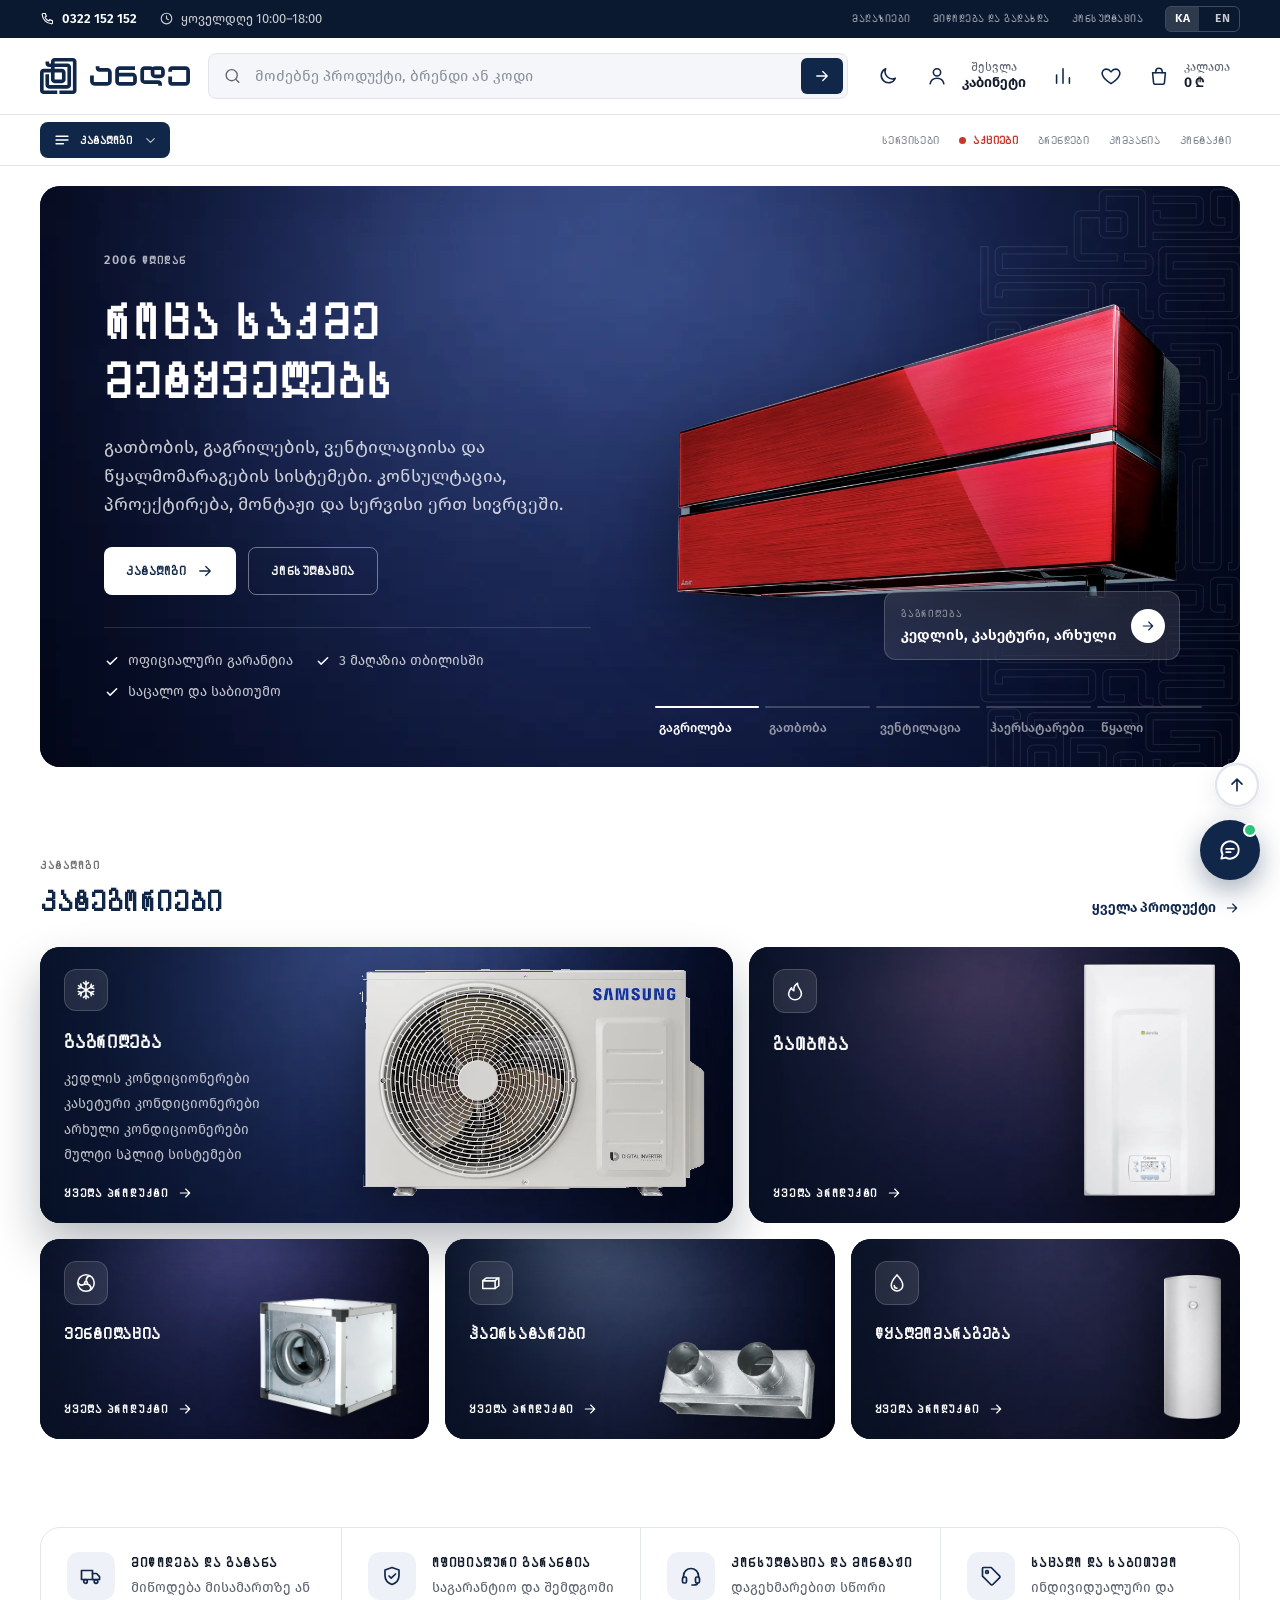
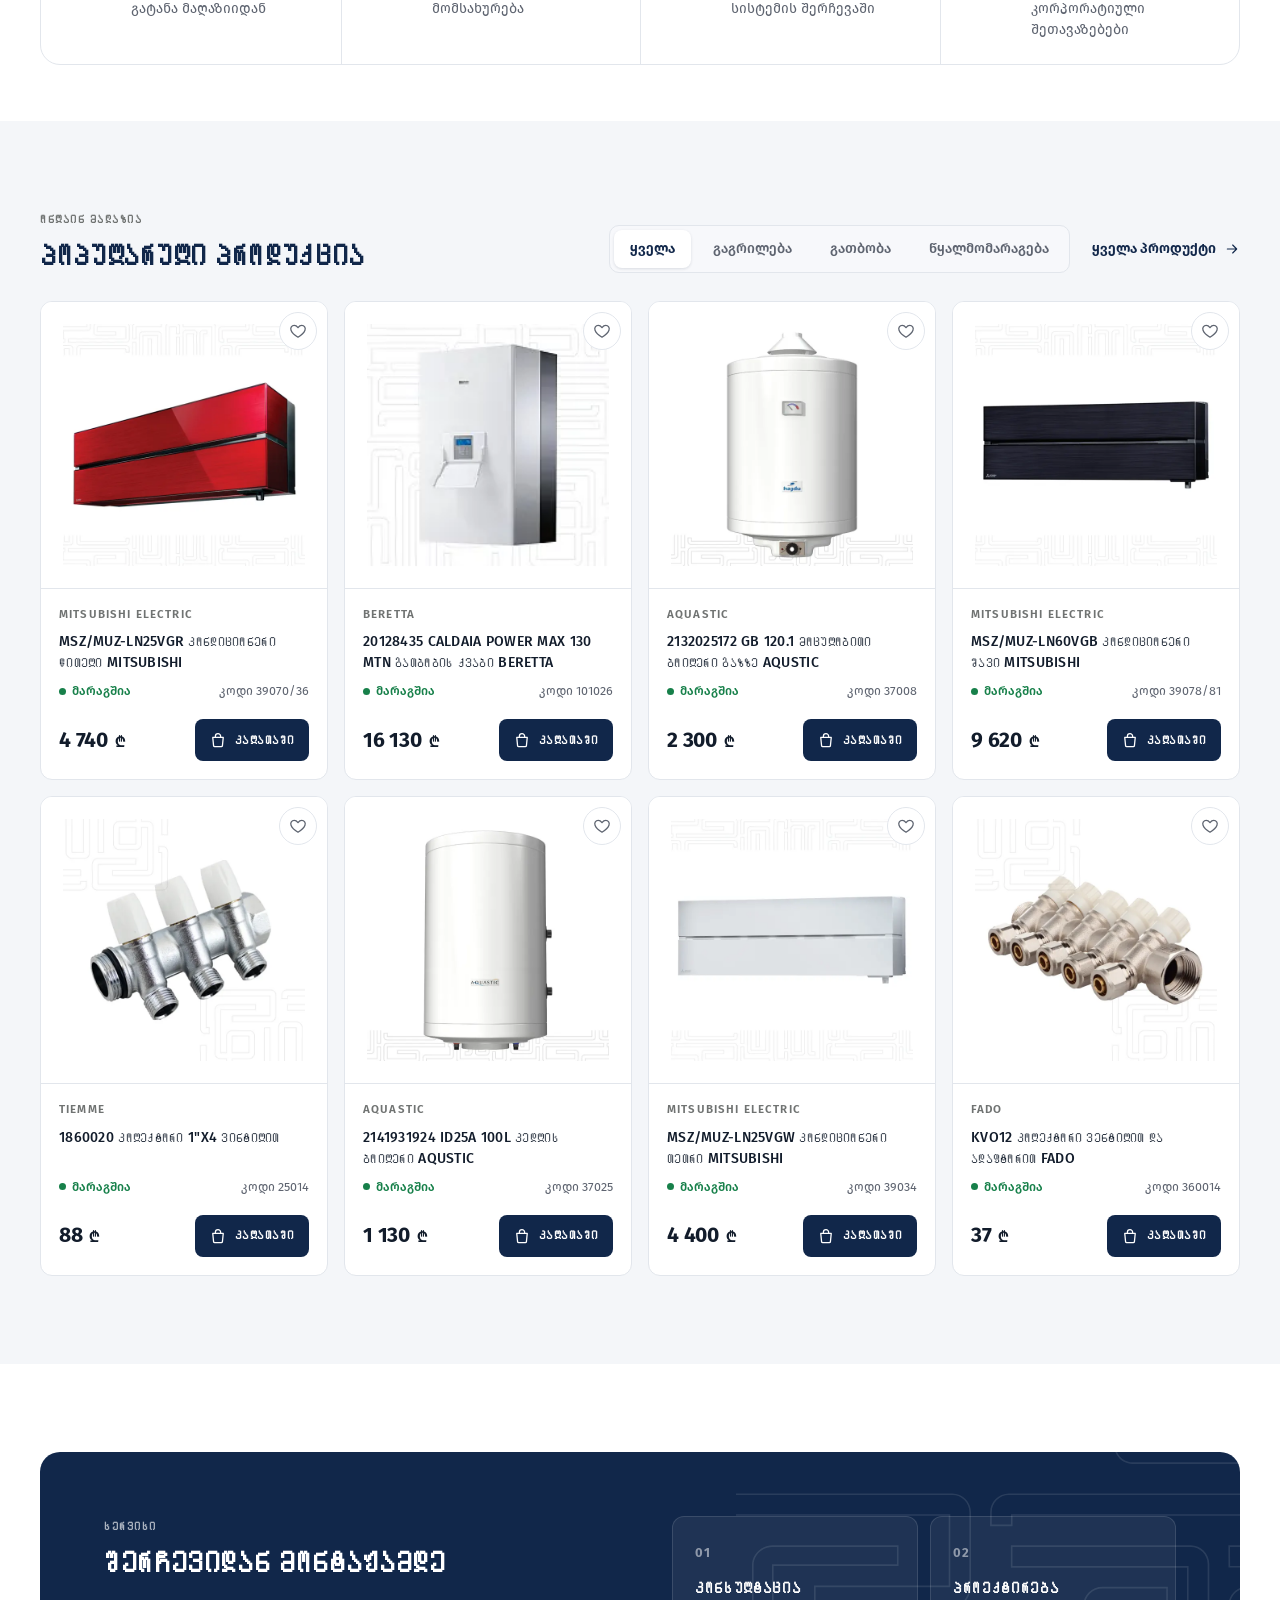
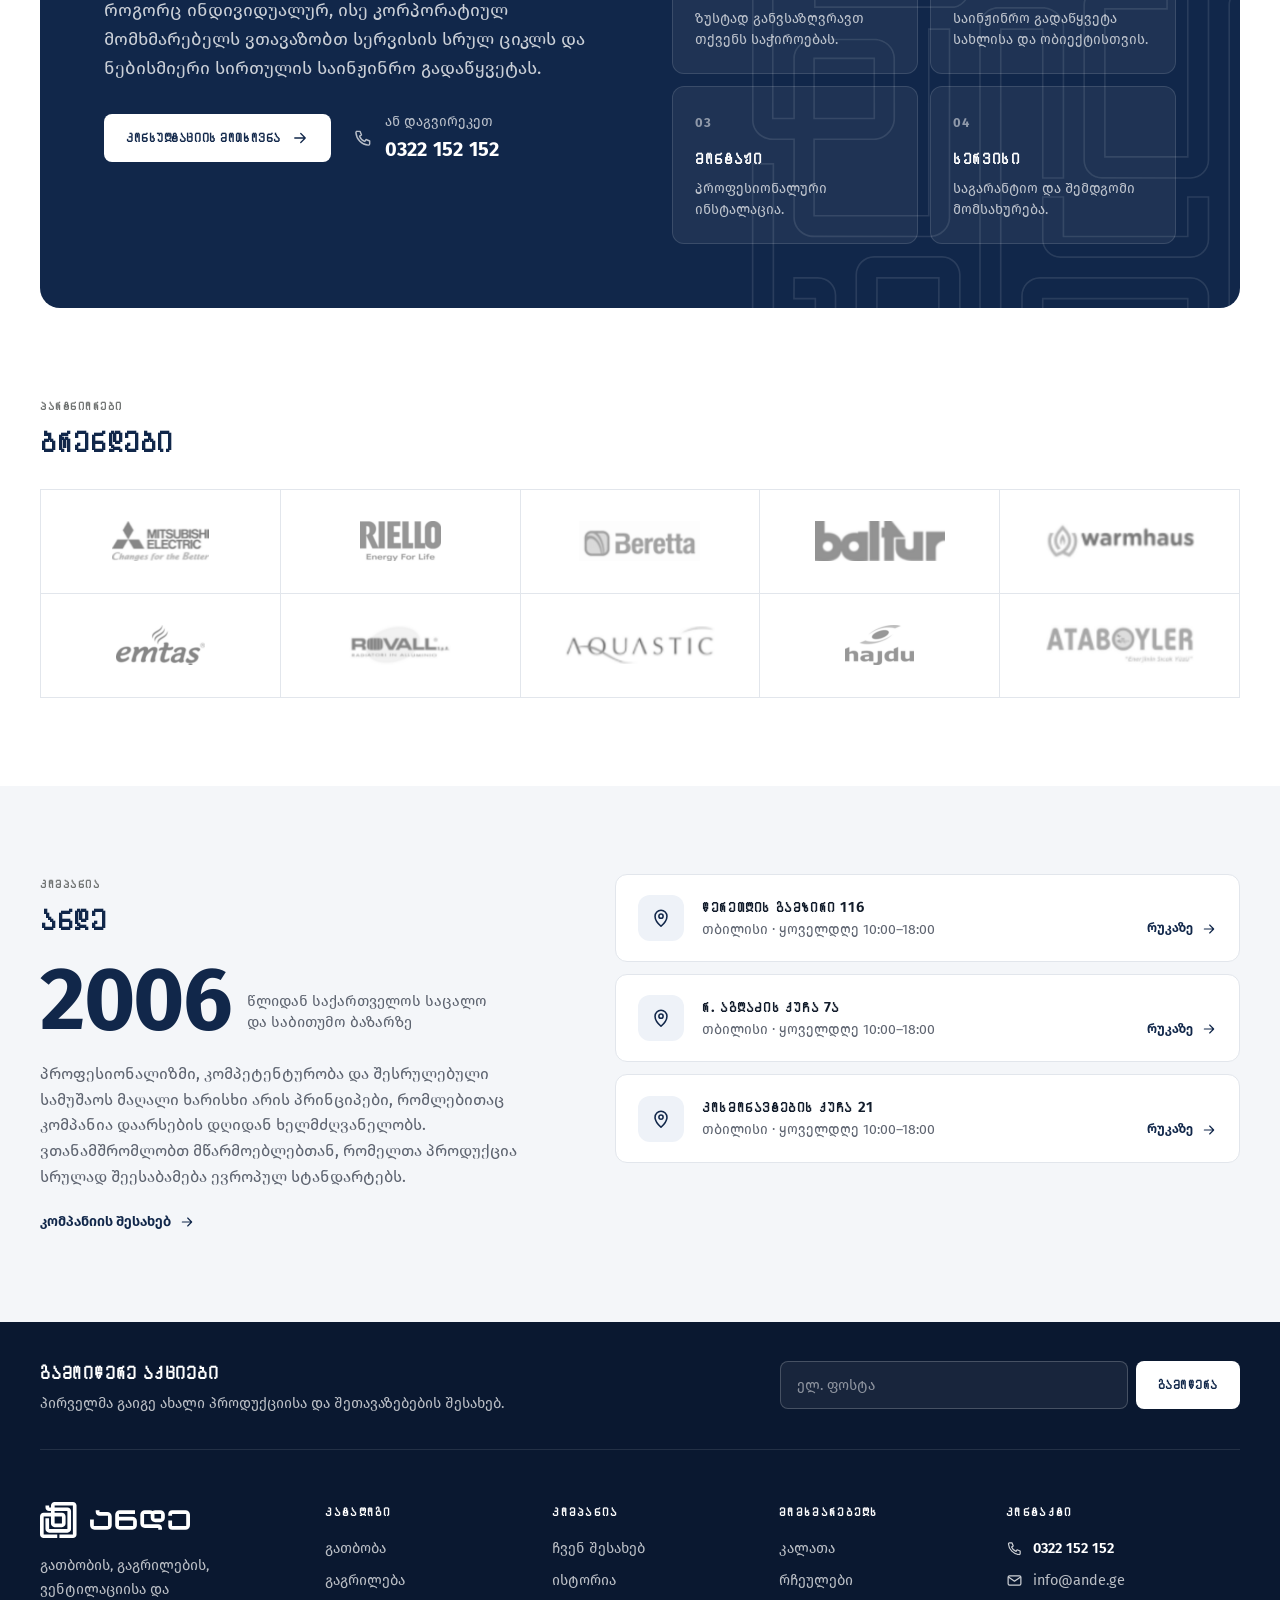
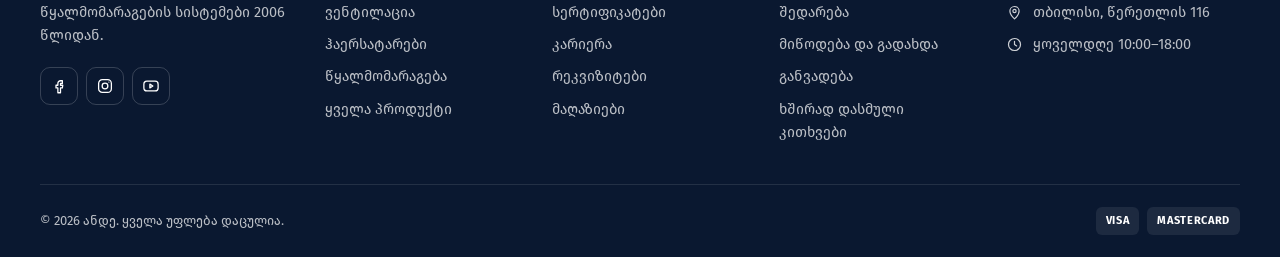
==== commit 15d373ba: "Preview from ande-web 624490c" ====
--- a/prototype/index.html
+++ b/prototype/index.html
@@ -83,7 +83,7 @@
       <div><p class="eyebrow">კატალოგი</p><h2 class="h2" id="cat-h">კატეგორიები</h2></div>
       <a class="link-arrow" href="catalog.html">ყველა პროდუქტი<svg class="ico"><use href="#i-arrow"/></svg></a>
     </div>
-    <div class="bento">
+    <div class="bento" data-bento>
       <article class="tile tile--w7">
         <img class="tile__bg" src="assets/img/categories/bg-cooling.webp" alt="" loading="lazy">
         <img class="tile__img" src="assets/img/categories/cooling-outdoor.webp" alt="" loading="lazy">
--- a/prototype/assets/css/ande.css
+++ b/prototype/assets/css/ande.css
@@ -196,10 +196,17 @@
 /* category row */
 .catnav{border-top:1px solid var(--line)}
 .catnav .wrap{display:flex;align-items:center;justify-content:space-between;gap:12px;height:50px}
-.catnav__list,.catnav__aux{display:flex;align-items:center;gap:2px}
+.catnav__aux{display:flex;align-items:center;gap:2px}
 .catnav a{display:inline-flex;align-items:center;gap:8px;height:36px;padding:0 12px;border-radius:6px;font-size:14px;font-weight:500;transition:background-color .2s,color .2s}
 .catnav a:hover,.catnav a.is-active,.catnav a[aria-current="page"]{background:var(--tint);color:var(--ink)}
-.catnav__list .ico{width:19px;height:19px;color:var(--ink)}
+/* "კატალოგი" opens the mega menu with every category */
+.catnav__btn{display:inline-flex;align-items:center;gap:9px;height:36px;padding:0 12px 0 13px;border-radius:8px;background:var(--brand);color:var(--on-brand);
+  font-size:12.5px;font-weight:600;letter-spacing:.04em;text-transform:uppercase;white-space:nowrap;transition:background-color .2s}
+.catnav__btn:hover,.catnav__btn[aria-expanded="true"]{background:var(--brand-hover)}
+.catnav__btn:focus-visible{outline:2px solid var(--ink);outline-offset:2px}
+.catnav__btn .ico{width:18px;height:18px}
+.catnav__btn .catnav__chev{width:15px;height:15px;margin-left:2px;opacity:.75;transition:transform .25s var(--ease)}
+.catnav__btn[aria-expanded="true"] .catnav__chev{transform:rotate(180deg)}
 .catnav__aux a{color:var(--muted)}
 .catnav__sale{color:var(--sale)!important;font-weight:600!important}
 .catnav__sale::before{content:"";width:7px;height:7px;border-radius:50%;background:var(--sale)}
@@ -208,6 +215,9 @@
 .mega{position:absolute;left:0;right:0;top:100%;z-index:40;visibility:hidden;opacity:0;transform:translateY(-6px);
   transition:opacity .2s,transform .25s var(--ease),visibility 0s .25s}
 .mega.is-open{visibility:visible;opacity:1;transform:none;transition:opacity .2s,transform .25s var(--ease)}
+/* only the panel takes clicks: a click on the empty sides beside it counts as outside and closes the menu */
+.mega{pointer-events:none}
+.mega__panel{pointer-events:auto}
 .mega__panel{display:grid;grid-template-columns:280px 1fr;min-height:420px;background:var(--surface);border:1px solid var(--line);border-top:0;
   border-radius:0 0 var(--r-lg) var(--r-lg);box-shadow:var(--shadow-lg);overflow:hidden}
 .mega__cats{padding:14px;background:var(--surface-2);border-right:1px solid var(--line)}
@@ -325,6 +335,42 @@
 .tile__more .ico{width:16px;height:16px;transition:transform .25s var(--ease)}
 .tile:hover .tile__more .ico{transform:translateX(4px)}
 
+/* Rotating bento (wide screens, page-home.js adds .is-live and data-slot).
+   Five fixed slots on the 12-column grid: 0 big (7 cols), 1 top right (5), 2 3 4 bottom row (4 each).
+   Tiles travel between slots; the tile in slot 0 is .is-feature: its product grows and its
+   subcategories slide out from the left. Other tiles keep icon, title and product only. */
+@media (min-width:1025px){
+  .bento.is-live{--g:16px;--col:calc((100% - 11 * var(--g)) / 12);--r1:276px;--r2:200px;
+    position:relative;display:block;height:calc(var(--r1) + var(--g) + var(--r2))}
+  .bento.is-live .tile{position:absolute;z-index:1;padding:22px 24px 20px;
+    transition:left .9s var(--ease),top .9s var(--ease),width .9s var(--ease),height .9s var(--ease),box-shadow .9s}
+  .bento.is-live .tile h3{margin-top:14px;font-size:18px;transition:font-size .9s var(--ease)}
+  .bento.is-live .tile[data-slot="0"] h3,.bento.is-live .tile[data-slot="1"] h3{font-size:clamp(18px,1.6vw,22px)}
+  .bento.is-live .tile[data-slot="0"]{left:0;top:0;width:calc(var(--col) * 7 + var(--g) * 6);height:var(--r1);z-index:3;box-shadow:0 24px 48px rgba(5,14,30,.28)}
+  .bento.is-live .tile[data-slot="1"]{left:calc((var(--col) + var(--g)) * 7);top:0;width:calc(var(--col) * 5 + var(--g) * 4);height:var(--r1);z-index:2}
+  .bento.is-live .tile[data-slot="2"]{left:0;top:calc(var(--r1) + var(--g));width:calc(var(--col) * 4 + var(--g) * 3);height:var(--r2)}
+  .bento.is-live .tile[data-slot="3"]{left:calc((var(--col) + var(--g)) * 4);top:calc(var(--r1) + var(--g));width:calc(var(--col) * 4 + var(--g) * 3);height:var(--r2);z-index:2}
+  .bento.is-live .tile[data-slot="4"]{left:calc((var(--col) + var(--g)) * 8);top:calc(var(--r1) + var(--g));width:calc(var(--col) * 4 + var(--g) * 3);height:var(--r2);z-index:2}
+  .bento.is-live .tile__img{max-width:40%;max-height:72%;bottom:10%;transform-origin:80% 100%;
+    transition:transform .8s var(--ease),max-width .9s var(--ease),max-height .9s var(--ease)}
+  .bento.is-live .tile[data-slot="0"] .tile__img{max-width:46%;max-height:78%}
+  .bento.is-live .tile[data-slot="1"] .tile__img{max-width:48%;max-height:84%}
+  .bento.is-live .tile.is-feature .tile__img{transform:scale(1.08)}
+  .bento.is-live .tile.is-feature:hover .tile__img{transform:translateY(-4px) scale(1.1)}
+  /* the list only takes room in the big tile, so the small ones stay compact */
+  .bento.is-live .tile__subs{gap:3px;margin-top:0;max-height:0;transition:max-height .45s var(--ease),margin-top .45s var(--ease)}
+  .bento.is-live .tile.is-feature .tile__subs{margin-top:10px;max-height:160px}
+  .bento.is-live .tile__subs a{opacity:0;visibility:hidden;transform:translateX(-18px);transition:opacity .2s,transform .2s,visibility 0s .2s}
+  .bento.is-live .tile.is-feature .tile__subs a{opacity:1;visibility:visible;transform:none;
+    transition:opacity .45s var(--ease),transform .55s var(--ease),visibility 0s,color .2s}
+  .bento.is-live .tile.is-feature .tile__subs a:nth-child(1){transition-delay:.3s}
+  .bento.is-live .tile.is-feature .tile__subs a:nth-child(2){transition-delay:.38s}
+  .bento.is-live .tile.is-feature .tile__subs a:nth-child(3){transition-delay:.46s}
+  .bento.is-live .tile.is-feature .tile__subs a:nth-child(4){transition-delay:.54s}
+  .bento.is-live .tile.is-feature .tile__subs a:nth-child(5){transition-delay:.62s}
+  .bento.is-settling .tile,.bento.is-settling .tile *{transition:none!important}
+}
+
 /* ---------- perks ---------- */
 .perks{display:grid;grid-template-columns:repeat(4,1fr);border:1px solid var(--line);border-radius:var(--r-lg);background:var(--surface)}
 .perk{display:flex;gap:16px;padding:24px 26px}
@@ -349,8 +395,9 @@
 .pcard{position:relative;display:flex;flex-direction:column;border:1px solid var(--line);border-radius:var(--r);background:var(--surface);overflow:hidden;
   transition:border-color .2s,box-shadow .25s,opacity .3s,transform .3s var(--ease)}
 .pcard:hover{border-color:var(--tint-2);box-shadow:var(--shadow)}
-.pcard__media{position:relative;display:block;aspect-ratio:1/1;padding:22px;background:var(--media)}
-.pcard__media img{width:100%;height:100%;object-fit:contain;mix-blend-mode:multiply;transition:transform .5s var(--ease)}
+.pcard__media{--pad:22px;position:relative;display:block;aspect-ratio:1/1;min-height:0;overflow:hidden;padding:var(--pad);background:var(--media)}
+/* the photo never sets the box size: every card has the same square, whatever the photo shape */
+.pcard__media img{position:absolute;top:var(--pad);left:var(--pad);width:calc(100% - 2 * var(--pad));height:calc(100% - 2 * var(--pad));object-fit:contain;mix-blend-mode:multiply;transition:transform .5s var(--ease)}
 .pcard:hover .pcard__media img{transform:scale(1.04)}
 .pcard__media .noimg{display:grid;place-items:center;width:100%;height:100%;color:#9AA3B2}
 .pcard__media .noimg .ico{width:48px;height:48px;stroke-width:1.2}
@@ -955,7 +1002,6 @@
 /* ---------- responsive ---------- */
 @media (max-width:1180px){
   .act__label{display:none}
-  .catnav__aux{display:none}
   .fgrid{grid-template-columns:1fr 1fr 1fr;row-gap:36px}
   .fbrand{grid-column:1/-1}
   .mega__body{grid-template-columns:1fr}
@@ -1039,7 +1085,7 @@
   .perks{grid-template-columns:1fr}
   .perk + .perk{border-left:0;border-top:1px solid var(--line)}
   .pgrid--3{grid-template-columns:1fr 1fr}
-  .pcard__media{padding:12px}
+  .pcard__media{--pad:12px}
   .pcard__body{padding:12px}
   .pcard__title{font-size:13.5px}
   .pcard__meta{flex-direction:column;align-items:flex-start;gap:2px}
@@ -1171,9 +1217,8 @@
 .topbar__group--aux a{font-size:12px}
 .catnav a{font-size:12.5px;letter-spacing:.03em;padding:0 9px;gap:7px;white-space:nowrap}
 .catnav__aux a{padding:0 9px}
-.pcard__title{font-size:14px;letter-spacing:.02em;line-height:1.5}
+.pcard__title{font-size:14px;letter-spacing:.02em;line-height:1.5;min-height:3em}
 .pinfo h1{letter-spacing:.02em;line-height:1.3}
 .line__name{font-size:14.5px;letter-spacing:.02em}
 .sub__name{font-size:12.5px}
 .perk h3,.value h3,.store h3,.infocard h3{font-size:15px}
-@media (max-width:1380px){.catnav a{padding:0 7px;gap:6px;font-size:12px;letter-spacing:.02em}.catnav__list .ico{width:16px;height:16px}.catnav .wrap{gap:8px}}
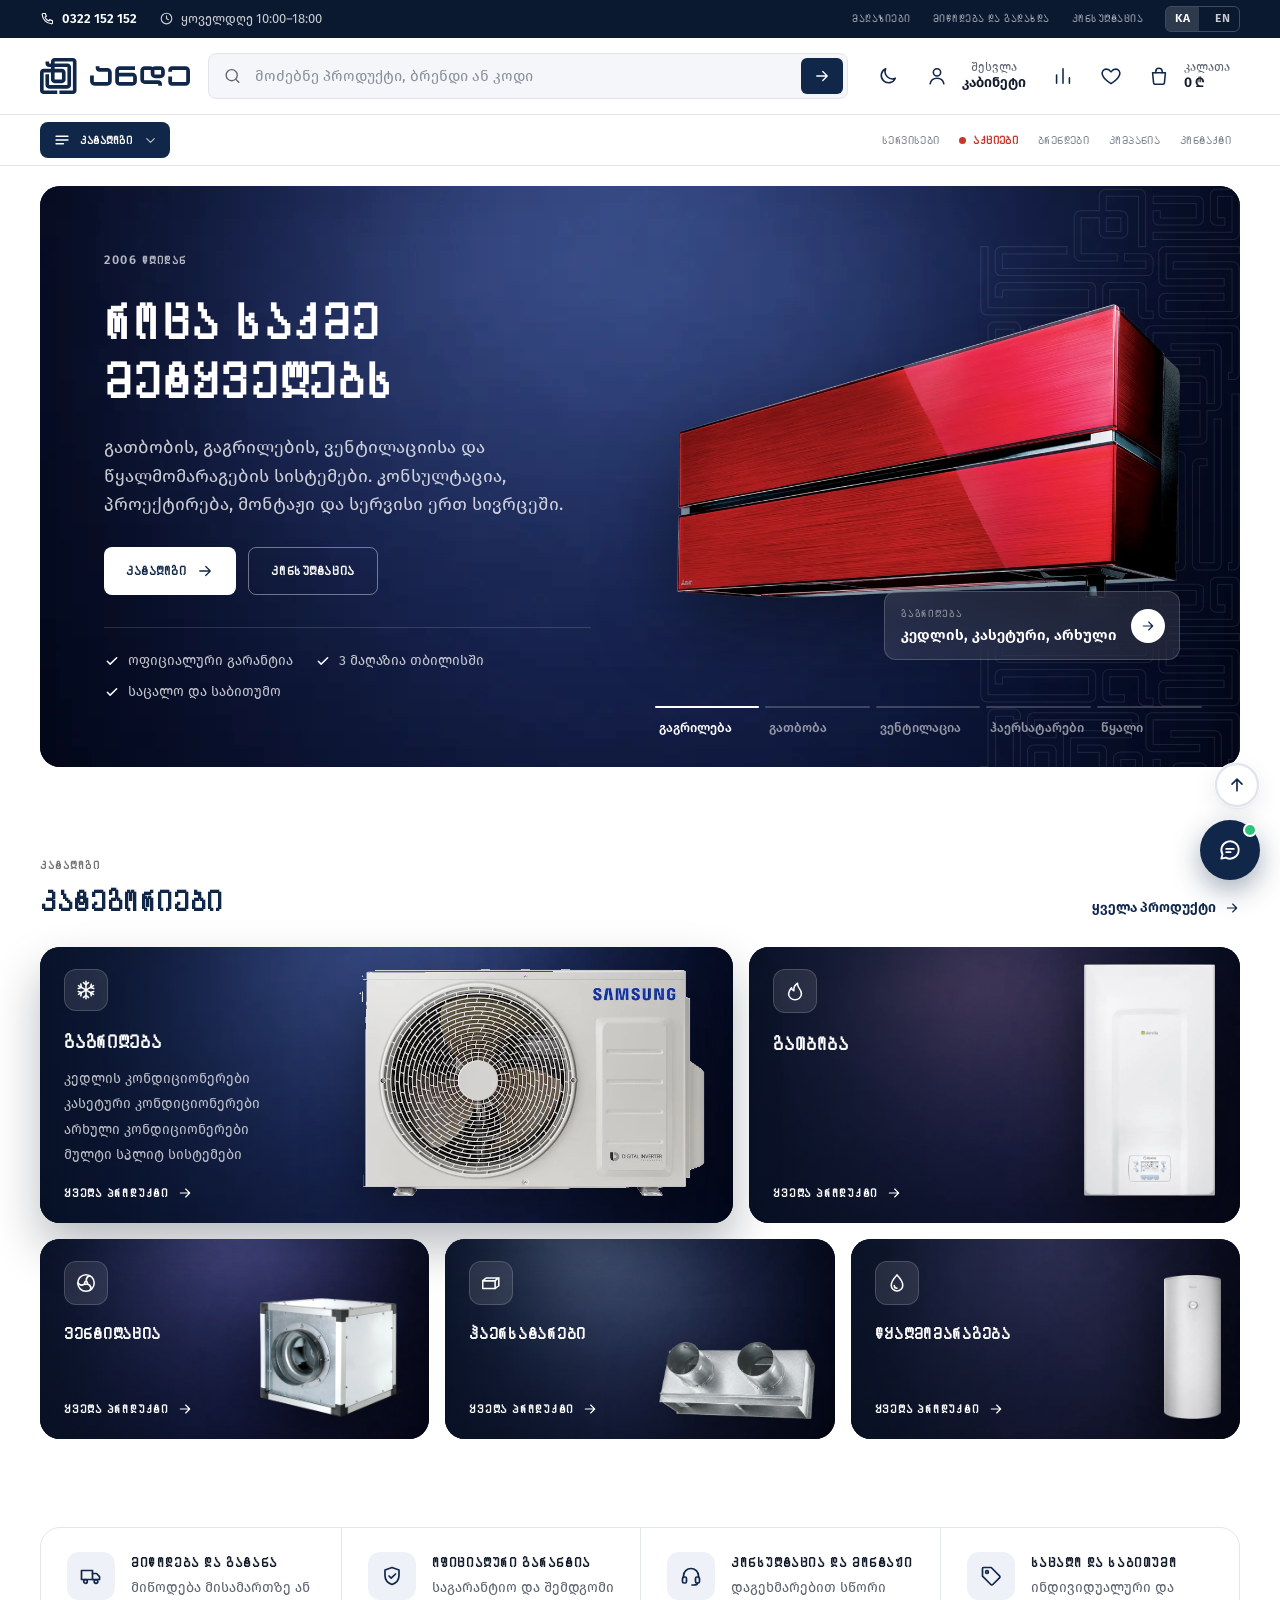
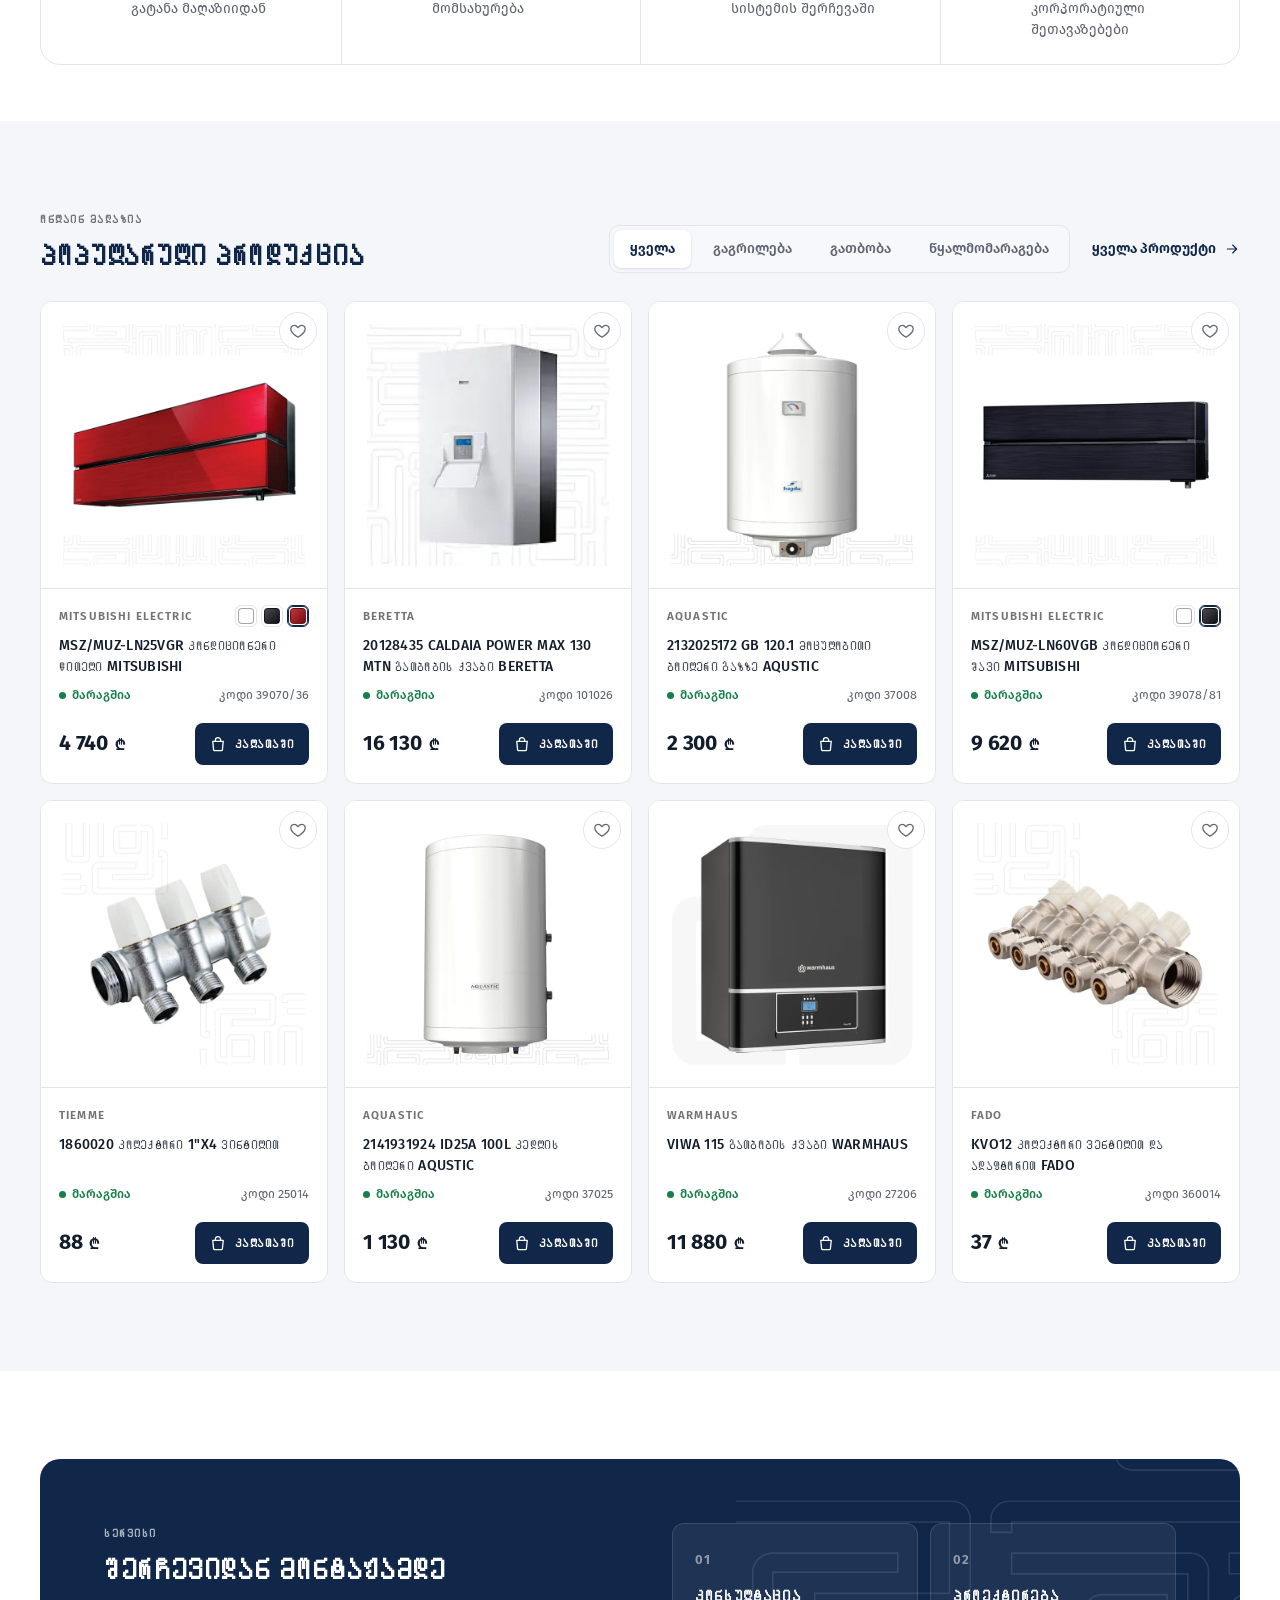
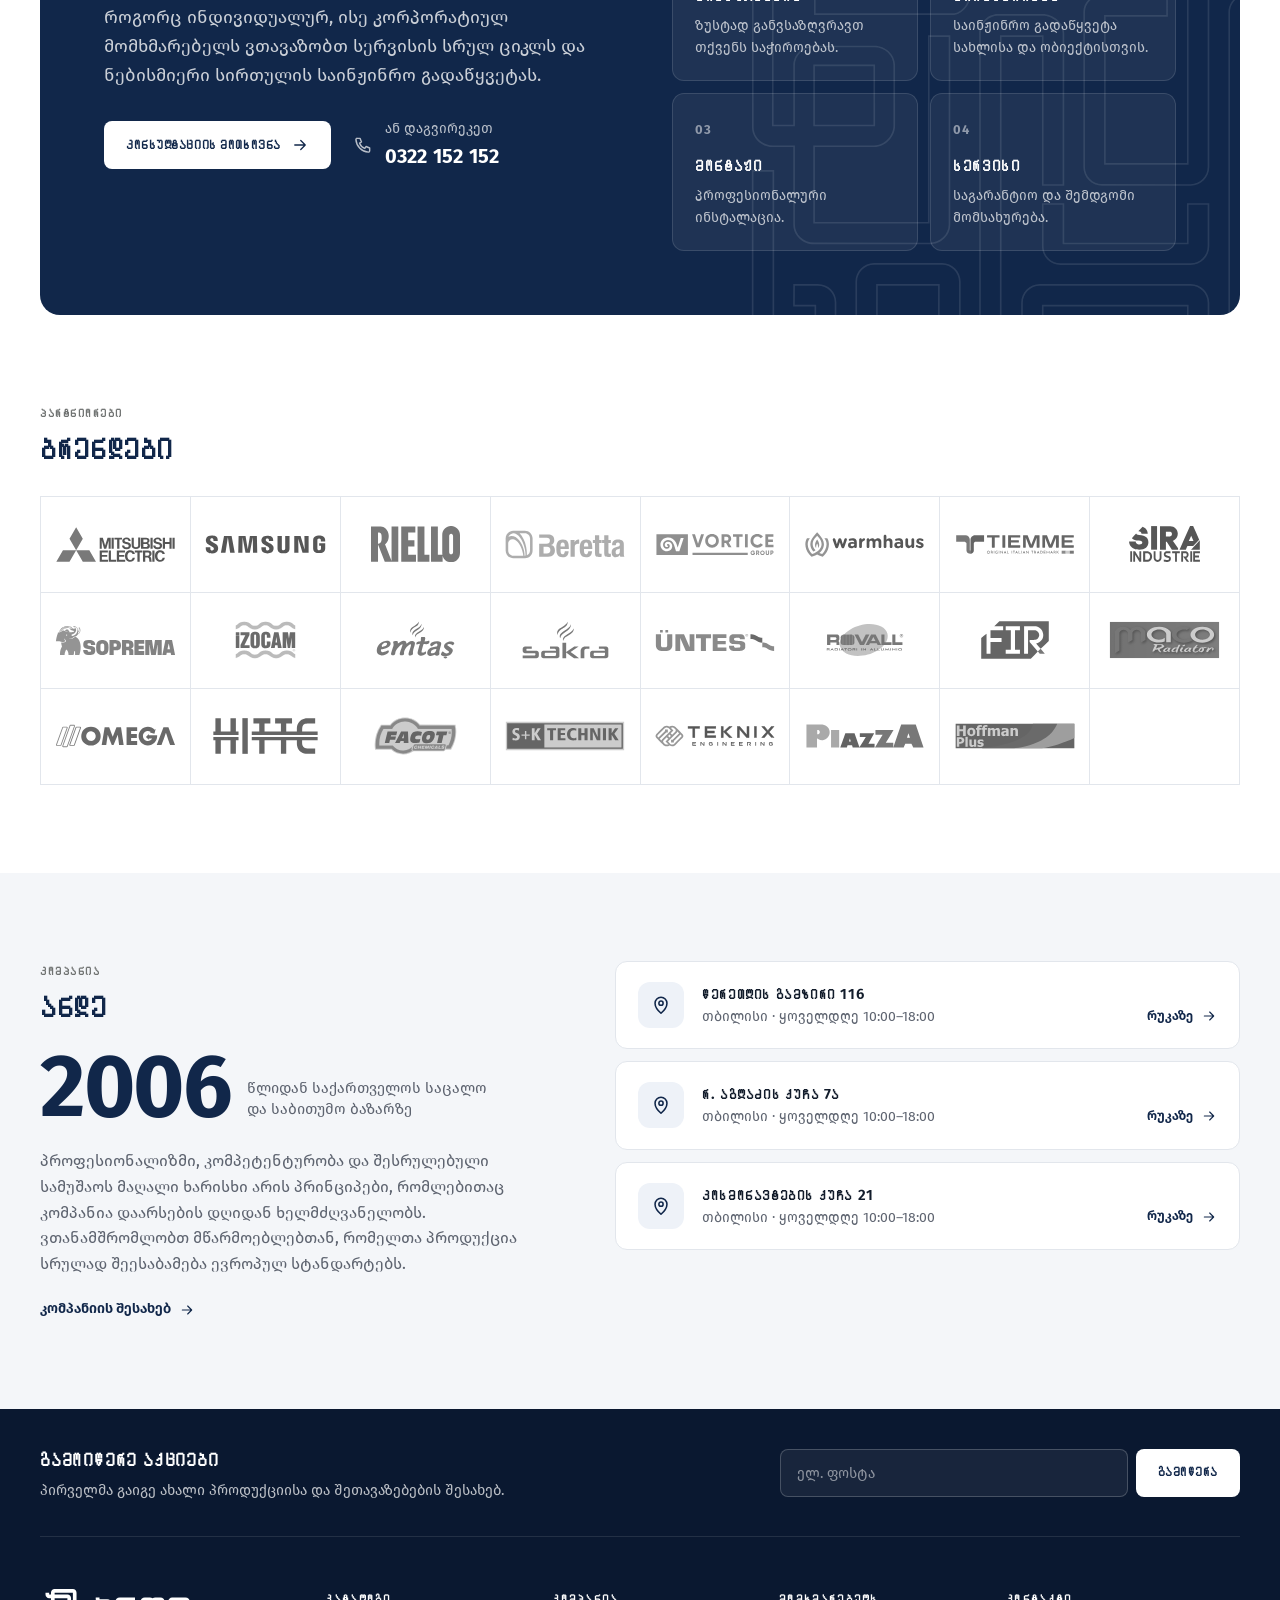
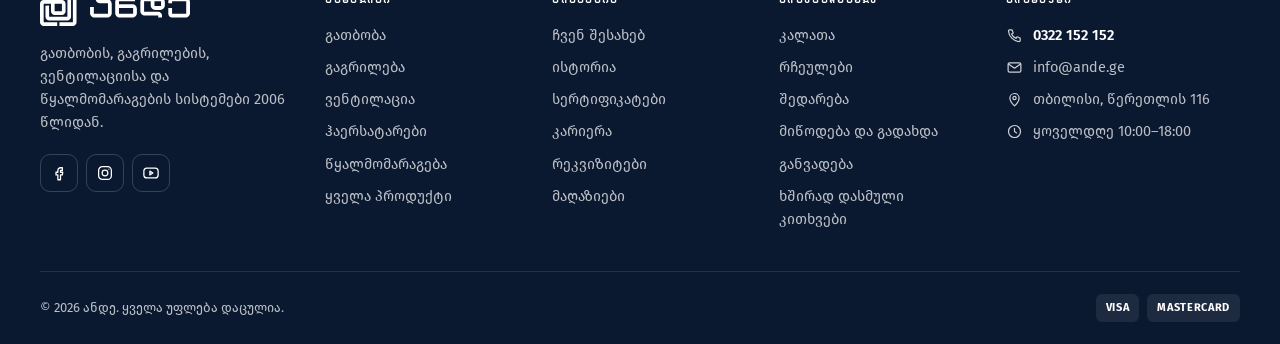
==== commit e67ecd64: "Preview from ande-web 624490c plus uncommitted changes" ====
--- a/prototype/index.html
+++ b/prototype/index.html
@@ -194,18 +194,7 @@
 <section class="section" id="brands" aria-labelledby="br-h" style="padding-top:0">
   <div class="wrap">
     <div class="shead"><div><p class="eyebrow">პარტნიორები</p><h2 class="h2" id="br-h">ბრენდები</h2></div></div>
-    <div class="brands">
-      <a class="brand" href="catalog.html?brand=MITSUBISHI"><img src="assets/img/brands/mitsubishi.png" alt="Mitsubishi Electric" loading="lazy"></a>
-      <a class="brand" href="catalog.html?brand=RIELLO"><img src="assets/img/brands/riello.png" alt="Riello" loading="lazy"></a>
-      <a class="brand" href="catalog.html?brand=BERETTA"><img src="assets/img/brands/beretta.png" alt="Beretta" loading="lazy"></a>
-      <a class="brand" href="catalog.html"><img src="assets/img/brands/baltur.png" alt="Baltur" loading="lazy"></a>
-      <a class="brand" href="catalog.html?brand=WARMHAUS"><img src="assets/img/brands/warmhaus.png" alt="Warmhaus" loading="lazy"></a>
-      <a class="brand" href="catalog.html?brand=EMTAS"><img src="assets/img/brands/emtas.png" alt="Emtaş" loading="lazy"></a>
-      <a class="brand" href="catalog.html"><img src="assets/img/brands/rovall.png" alt="Rovall" loading="lazy"></a>
-      <a class="brand" href="catalog.html?brand=AQUASTIC"><img src="assets/img/brands/aquastic.png" alt="Aquastic" loading="lazy"></a>
-      <a class="brand" href="catalog.html?brand=HAJDU"><img src="assets/img/brands/hajdu.png" alt="Hajdu" loading="lazy"></a>
-      <a class="brand" href="catalog.html?brand=ATABOYLER"><img src="assets/img/brands/ataboyler.png" alt="Ataboyler" loading="lazy"></a>
-    </div>
+    <div class="brands" data-brands="../brand/partners/"></div>
   </div>
 </section>
 
--- a/prototype/assets/css/ande.css
+++ b/prototype/assets/css/ande.css
@@ -1,1224 +1,1300 @@
-/* ==========================================================================
-   ANDE storefront design system (prototype)
-   Brand book: navy Pantone 2767 C #11274A, gray Pantone 424 C #707372,
-   FiraGO, the maze pattern. Colours live in the tokens below; dark mode only
-   swaps tokens, so a component never needs its own dark rule.
-   ========================================================================== */
-
-@font-face{font-family:"FiraGO";src:url("../fonts/FiraGO-Regular.ttf") format("truetype");font-weight:400;font-style:normal;font-display:swap}
-@font-face{font-family:"FiraGO";src:url("../fonts/FiraGO-Medium.ttf") format("truetype");font-weight:500;font-style:normal;font-display:swap}
-@font-face{font-family:"FiraGO";src:url("../fonts/FiraGO-SemiBold.ttf") format("truetype");font-weight:600;font-style:normal;font-display:swap}
-@font-face{font-family:"FiraGO";src:url("../fonts/FiraGO-Bold.ttf") format("truetype");font-weight:700;font-style:normal;font-display:swap}
-
-/* ---------- tokens: light ---------- */
-:root{
-  color-scheme:light;
-  /* brand, fixed in both themes */
-  --navy:#11274A; --navy-900:#0A1830; --navy-800:#0E2140; --navy-700:#1A3766; --gray:#707372;
-
-  --bg:#FFFFFF;          /* page */
-  --bg-soft:#F4F6F9;     /* alternate sections */
-  --surface:#FFFFFF;     /* cards, panels */
-  --surface-2:#F7F8FB;   /* inner fills */
-  --input:#F4F6F9;
-  --media:#FFFFFF;       /* product photo well (photos have white backgrounds) */
-  --text:#121C2B; --heading:#11274A; --muted:#5E6470; --faint:#8A909B;
-  --line:#E2E6EC; --line-strong:#CDD3DC;
-  --brand:#11274A; --brand-hover:#1A3766; --on-brand:#FFFFFF;   /* primary buttons */
-  --tint:#EEF2F8; --tint-2:#DDE5F1; --ink:#11274A;                /* soft fills, accent text */
-  --sale:#C8372D; --ok:#17804A; --warn:#A35F00;
-  --topbar:#0A1830; --band:#11274A; --footer:#0A1830;
-  --shadow:0 1px 2px rgba(17,39,74,.06),0 8px 24px rgba(17,39,74,.08);
-  --shadow-lg:0 24px 60px rgba(10,24,48,.18);
-  --scrim:rgba(10,24,48,.42);
-  --logo-light:block; --logo-dark:none;
-
-  --ff:"FiraGO","Noto Sans Georgian","Segoe UI",system-ui,sans-serif;
-  --r-sm:8px; --r:12px; --r-lg:20px;
-  --wrap:1320px; --gutter:clamp(16px,4vw,40px); --hdr-h:76px; --catnav-h:51px;
-  --ease:cubic-bezier(.2,.7,.2,1);
-}
-/* ---------- tokens: dark ---------- */
-[data-theme="dark"]{
-  color-scheme:dark;
-  --bg:#0A1324; --bg-soft:#0D182C; --surface:#111D34; --surface-2:#15233D; --input:#0D182C;
-  --media:#E9EDF3;
-  --text:#E4E9F2; --heading:#FFFFFF; --muted:#9AA6B9; --faint:#78849A;
-  --line:rgba(255,255,255,.09); --line-strong:rgba(255,255,255,.18);
-  --brand:#E6ECF6; --brand-hover:#FFFFFF; --on-brand:#11274A;
-  --tint:rgba(255,255,255,.07); --tint-2:rgba(255,255,255,.12); --ink:#BCCDEB;
-  --sale:#F0675B; --ok:#47C186; --warn:#F2B04A;
-  --topbar:#060D1A; --band:#13274B; --footer:#060D1A;
-  --shadow:0 1px 2px rgba(0,0,0,.3),0 10px 28px rgba(0,0,0,.35);
-  --shadow-lg:0 24px 60px rgba(0,0,0,.5);
-  --scrim:rgba(0,0,0,.55);
-  --logo-light:none; --logo-dark:block;
-}
-
-/* ---------- scrollbars: thin, rounded, no arrow buttons, both themes ---------- */
-:root{--sb-thumb:#C5CCD7;--sb-thumb-hover:#11274A}
-[data-theme="dark"]{--sb-thumb:rgba(255,255,255,.18);--sb-thumb-hover:rgba(255,255,255,.42)}
-::-webkit-scrollbar{width:12px;height:12px}
-::-webkit-scrollbar-track{background:transparent}
-::-webkit-scrollbar-thumb{background-color:var(--sb-thumb);border:3px solid transparent;border-radius:12px;background-clip:padding-box;min-height:48px}
-::-webkit-scrollbar-thumb:hover{background-color:var(--sb-thumb-hover)}
-::-webkit-scrollbar-button,::-webkit-scrollbar-corner{display:none;background:transparent}
-html::-webkit-scrollbar-track{background:var(--bg)}
-.filters::-webkit-scrollbar,.chat__log::-webkit-scrollbar,.suggest::-webkit-scrollbar,.minilines::-webkit-scrollbar{width:8px}
-.filters::-webkit-scrollbar-thumb,.chat__log::-webkit-scrollbar-thumb,.suggest::-webkit-scrollbar-thumb,.minilines::-webkit-scrollbar-thumb{border-width:2px}
-@supports not selector(::-webkit-scrollbar){
-  html,.filters,.chat__log,.suggest,.minilines,.drawer__body,.sheet__body,.cmp{scrollbar-width:thin;scrollbar-color:var(--sb-thumb) transparent}
-}
-
-/* ---------- base ---------- */
-*,*::before,*::after{box-sizing:border-box}
-html{-webkit-text-size-adjust:100%;scroll-behavior:smooth;background:var(--bg)}
-body{margin:0;font-family:var(--ff);font-size:16px;line-height:1.6;color:var(--text);background:var(--bg);
-  -webkit-font-smoothing:antialiased;text-rendering:optimizeLegibility;transition:background-color .3s,color .3s}
-img,svg{display:block;max-width:100%}
-img{height:auto}
-a{color:inherit;text-decoration:none}
-button,input,select,textarea{font:inherit;color:inherit}
-button{cursor:pointer;border:0;background:none;padding:0}
-h1,h2,h3,h4,p,ul,ol,figure,dl,dd{margin:0}
-ul,ol{padding:0;list-style:none}
-:focus-visible{outline:2px solid var(--ink);outline-offset:3px;border-radius:4px}
-.on-dark :focus-visible{outline-color:#fff}
-.sr-only{position:absolute;width:1px;height:1px;overflow:hidden;clip-path:inset(50%);white-space:nowrap}
-.wrap{max-width:var(--wrap);margin-inline:auto;padding-inline:var(--gutter)}
-.ico{width:22px;height:22px;flex:none;fill:none;stroke:currentColor;stroke-width:1.7;stroke-linecap:round;stroke-linejoin:round}
-.ico--sm{width:18px;height:18px}
-.logo-l{display:var(--logo-light)}
-.logo-d{display:var(--logo-dark)}
-[hidden]{display:none!important}
-
-/* Georgian capitals (Mtavruli). Browsers do not uppercase Georgian with CSS,
-   so ande.js draws the caps for anything styled uppercase, the same method as
-   the Biomi site: .gk shows the Mtavruli, .gt keeps the ordinary text for
-   translators, screen readers and search engines. */
-.caps{text-transform:uppercase;letter-spacing:.04em}
-.gk{position:relative}
-.gk::before{content:attr(data-c);content:attr(data-c) / "";text-transform:none}
-.gt{position:absolute;width:1px;height:1px;overflow:hidden;clip-path:inset(50%);white-space:nowrap}
-.gk.is-tr::before,.translated-ltr .gk::before,.translated-rtl .gk::before{content:none}
-.gk.is-tr .gt,.translated-ltr .gt,.translated-rtl .gt{position:static;width:auto;height:auto;overflow:visible;clip-path:none;white-space:normal}
-.gk.gk{font:inherit;color:inherit;letter-spacing:inherit;text-transform:inherit;opacity:1;margin:0;padding:0;border:0;background:none}
-
-/* ---------- buttons ---------- */
-.btn{display:inline-flex;align-items:center;justify-content:center;gap:10px;height:48px;padding:0 22px;border-radius:var(--r-sm);
-  font-size:14px;font-weight:600;letter-spacing:.04em;text-transform:uppercase;white-space:nowrap;
-  transition:background-color .2s,color .2s,border-color .2s,transform .2s var(--ease),opacity .2s}
-.btn:active{transform:translateY(1px)}
-.btn .ico{width:18px;height:18px}
-.btn--primary{background:var(--brand);color:var(--on-brand)}
-.btn--primary:hover{background:var(--brand-hover)}
-.btn--light{background:#fff;color:var(--navy)}             /* on navy bands, both themes */
-.btn--light:hover{background:#E9EEF7}
-.btn--ghost{border:1.5px solid rgba(255,255,255,.4);color:#fff}
-.btn--ghost:hover{border-color:#fff;background:rgba(255,255,255,.08)}
-.btn--outline{border:1.5px solid var(--line-strong);color:var(--ink);background:var(--surface)}
-.btn--outline:hover{border-color:var(--ink)}
-.btn--soft{background:var(--tint);color:var(--ink)}
-.btn--soft:hover{background:var(--tint-2)}
-.btn--sm{height:40px;padding:0 16px;font-size:13px}
-.btn--block{width:100%}
-.btn[disabled]{opacity:.45;pointer-events:none}
-.iconbtn{display:grid;place-items:center;width:44px;height:44px;border-radius:10px;color:var(--ink);transition:background-color .2s}
-.iconbtn:hover{background:var(--tint)}
-.link-arrow{display:inline-flex;align-items:center;gap:8px;font-size:14px;font-weight:600;color:var(--ink)}
-.link-arrow .ico{width:16px;height:16px;transition:transform .25s var(--ease)}
-.link-arrow:hover .ico{transform:translateX(4px)}
-.textlink{color:var(--ink);font-weight:500;text-decoration:underline;text-underline-offset:3px;text-decoration-color:var(--line-strong)}
-.textlink:hover{text-decoration-color:currentColor}
-
-/* ---------- top bar ---------- */
-.topbar{background:var(--topbar);color:rgba(255,255,255,.78);font-size:13px}
-.topbar .wrap{display:flex;align-items:center;justify-content:space-between;gap:24px;height:38px}
-.topbar__group{display:flex;align-items:center;gap:22px}
-.topbar a,.topbar span{display:inline-flex;align-items:center;gap:7px}
-.topbar a{transition:color .2s}
-.topbar a:hover{color:#fff}
-.topbar .ico{width:15px;height:15px;stroke-width:1.8}
-.topbar__phone{color:#fff;font-weight:600}
-.lang{display:inline-flex;border:1px solid rgba(255,255,255,.22);border-radius:6px;overflow:hidden}
-.lang a{padding:2px 9px;font-size:12px;font-weight:600}
-.lang a[aria-current]{background:rgba(255,255,255,.14);color:#fff}
-
-/* ---------- header ---------- */
-.hdr{position:sticky;top:0;z-index:50;background:var(--surface);border-bottom:1px solid var(--line);transition:box-shadow .25s,background-color .3s}
-.hdr.is-stuck{box-shadow:0 6px 24px rgba(10,24,48,.1)}
-.hdr__row{display:flex;align-items:center;gap:18px;height:var(--hdr-h)}
-.hdr__logo{flex:none;display:block;width:150px}
-.hdr__logo img{width:100%;height:auto}
-.hdr .hdr__burger,.hdr .hdr__search-toggle{display:none}
-
-.search{position:relative;flex:1;min-width:0}
-.search input{width:100%;height:46px;padding:0 54px 0 46px;border:1.5px solid var(--line);border-radius:var(--r-sm);background:var(--input);
-  font-size:15px;transition:border-color .2s,background-color .2s}
-.search input::placeholder{color:var(--faint)}
-.search input:focus{outline:none;border-color:var(--ink);background:var(--surface)}
-.search input::-webkit-search-cancel-button{display:none}
-.search > .ico{position:absolute;left:15px;top:23px;transform:translateY(-50%);width:19px;height:19px;color:var(--muted);pointer-events:none}
-.search__go{position:absolute;right:5px;top:5px;width:42px;height:36px;border-radius:6px;background:var(--brand);color:var(--on-brand);display:grid;place-items:center}
-.search__go .ico{width:18px;height:18px}
-.suggest{position:absolute;left:0;right:0;top:calc(100% + 8px);z-index:60;max-height:min(70vh,560px);overflow-y:auto;padding:8px;
-  background:var(--surface);border:1px solid var(--line);border-radius:var(--r);box-shadow:var(--shadow-lg)}
-.suggest__label{padding:8px 10px 4px;font-size:11.5px;font-weight:600;letter-spacing:.1em;text-transform:uppercase;color:var(--faint)}
-.suggest__item{display:flex;align-items:center;gap:12px;padding:8px 10px;border-radius:8px}
-.suggest__item[aria-selected="true"],.suggest__item:hover{background:var(--tint)}
-.suggest__item img{width:44px;height:44px;border-radius:8px;object-fit:contain;background:var(--media);padding:3px;mix-blend-mode:normal}
-.suggest__item .ico{width:20px;height:20px;color:var(--ink)}
-.suggest__name{flex:1;min-width:0;font-size:14px;line-height:1.35}
-.suggest__name small{display:block;color:var(--muted);font-size:12.5px}
-.suggest__name mark,.suggest__name b{background:none;color:var(--ink);font-weight:700}
-.suggest__price{font-size:14px;font-weight:700;white-space:nowrap}
-.suggest__all{display:flex;justify-content:center;margin-top:4px;padding:10px;border-top:1px solid var(--line);font-size:14px;font-weight:600;color:var(--ink)}
-.suggest__empty{padding:18px 10px;text-align:center;color:var(--muted);font-size:14px}
-
-.hdr__actions{flex:none;display:flex;align-items:center;gap:6px}
-.act{position:relative;display:inline-flex;align-items:center;gap:14px;height:46px;padding:0 10px;border-radius:var(--r-sm);color:var(--ink);transition:background-color .2s}
-.act:hover{background:var(--tint)}
-.act__label{display:flex;flex-direction:column;line-height:1.2;font-size:12px;color:var(--muted)}
-.act__label b{font-size:14px;font-weight:600;color:var(--text)}
-/* badge sits on the icon's top-right corner, clear of the label beside it */
-.act__count{position:absolute;top:3px;left:21px;min-width:19px;height:19px;padding:0 4px;border-radius:10px;background:var(--brand);color:var(--on-brand);
-  font-size:10.5px;font-weight:700;line-height:15px;text-align:center;border:2px solid var(--surface);box-sizing:border-box}
-.act__count[data-n="0"]{display:none}
-.act--cart .act__count{background:var(--sale);color:#fff}
-.act.is-bump .act__count{animation:bump .45s var(--ease)}
-@keyframes bump{40%{transform:scale(1.4)}}
-.theme-toggle .ico-sun{display:none}
-[data-theme="dark"] .theme-toggle .ico-sun{display:block}
-[data-theme="dark"] .theme-toggle .ico-moon{display:none}
-.theme-toggle .ico{transition:transform .5s var(--ease)}
-.theme-toggle:hover .ico{transform:rotate(-25deg)}
-
-/* category row */
-.catnav{border-top:1px solid var(--line)}
-.catnav .wrap{display:flex;align-items:center;justify-content:space-between;gap:12px;height:50px}
-.catnav__aux{display:flex;align-items:center;gap:2px}
-.catnav a{display:inline-flex;align-items:center;gap:8px;height:36px;padding:0 12px;border-radius:6px;font-size:14px;font-weight:500;transition:background-color .2s,color .2s}
-.catnav a:hover,.catnav a.is-active,.catnav a[aria-current="page"]{background:var(--tint);color:var(--ink)}
-/* "კატალოგი" opens the mega menu with every category */
-.catnav__btn{display:inline-flex;align-items:center;gap:9px;height:36px;padding:0 12px 0 13px;border-radius:8px;background:var(--brand);color:var(--on-brand);
-  font-size:12.5px;font-weight:600;letter-spacing:.04em;text-transform:uppercase;white-space:nowrap;transition:background-color .2s}
-.catnav__btn:hover,.catnav__btn[aria-expanded="true"]{background:var(--brand-hover)}
-.catnav__btn:focus-visible{outline:2px solid var(--ink);outline-offset:2px}
-.catnav__btn .ico{width:18px;height:18px}
-.catnav__btn .catnav__chev{width:15px;height:15px;margin-left:2px;opacity:.75;transition:transform .25s var(--ease)}
-.catnav__btn[aria-expanded="true"] .catnav__chev{transform:rotate(180deg)}
-.catnav__aux a{color:var(--muted)}
-.catnav__sale{color:var(--sale)!important;font-weight:600!important}
-.catnav__sale::before{content:"";width:7px;height:7px;border-radius:50%;background:var(--sale)}
-
-/* ---------- mega menu ---------- */
-.mega{position:absolute;left:0;right:0;top:100%;z-index:40;visibility:hidden;opacity:0;transform:translateY(-6px);
-  transition:opacity .2s,transform .25s var(--ease),visibility 0s .25s}
-.mega.is-open{visibility:visible;opacity:1;transform:none;transition:opacity .2s,transform .25s var(--ease)}
-/* only the panel takes clicks: a click on the empty sides beside it counts as outside and closes the menu */
-.mega{pointer-events:none}
-.mega__panel{pointer-events:auto}
-.mega__panel{display:grid;grid-template-columns:280px 1fr;min-height:420px;background:var(--surface);border:1px solid var(--line);border-top:0;
-  border-radius:0 0 var(--r-lg) var(--r-lg);box-shadow:var(--shadow-lg);overflow:hidden}
-.mega__cats{padding:14px;background:var(--surface-2);border-right:1px solid var(--line)}
-.mega__cat{display:flex;align-items:center;gap:12px;width:100%;padding:12px 14px;border-radius:10px;text-align:left;font-weight:500;transition:background-color .15s,color .15s}
-.mega__cat .ico{color:var(--ink)}
-.mega__cat .ico:last-child{margin-left:auto;width:16px;height:16px;opacity:0;transform:translateX(-4px);transition:opacity .2s,transform .2s}
-.mega__cat[aria-selected="true"]{background:var(--surface);color:var(--ink);box-shadow:0 1px 3px rgba(10,24,48,.1)}
-.mega__cat[aria-selected="true"] .ico:last-child{opacity:1;transform:none}
-.mega__body{padding:26px 30px 30px;display:grid;grid-template-columns:1fr 250px;gap:28px}
-.mega__head{display:flex;align-items:baseline;justify-content:space-between;margin-bottom:18px}
-.mega__title{font-size:20px;font-weight:700;color:var(--heading)}
-.mega__grid{display:grid;grid-template-columns:repeat(auto-fill,minmax(150px,1fr));gap:12px}
-.sub{display:flex;flex-direction:column;border:1px solid var(--line);border-radius:var(--r);overflow:hidden;background:var(--surface);
-  transition:border-color .2s,box-shadow .2s,transform .25s var(--ease)}
-.sub:hover{border-color:var(--tint-2);box-shadow:var(--shadow);transform:translateY(-2px)}
-.sub__img{height:104px;display:grid;place-items:center;padding:12px;background:var(--media)}
-.sub__img img{max-height:80px;width:auto;object-fit:contain;mix-blend-mode:multiply}
-.sub__img .ico{width:34px;height:34px;color:var(--navy);stroke-width:1.4}
-.sub__name{padding:10px 12px;font-size:13.5px;font-weight:500;line-height:1.35;border-top:1px solid var(--line);background:var(--surface-2)}
-.sub__name small{display:block;color:var(--muted);font-weight:400}
-.mega__promo{position:relative;display:flex;flex-direction:column;justify-content:flex-end;gap:10px;padding:22px;border-radius:var(--r);color:#fff;
-  background:var(--navy) url("../../../brand/pattern/ande-pattern-panel-white.svg") center/cover no-repeat;overflow:hidden;isolation:isolate}
-.mega__promo::before{content:"";position:absolute;inset:0;z-index:-1;background:linear-gradient(180deg,rgba(17,39,74,.55),var(--navy) 70%)}
-.mega__promo h3{font-size:19px;line-height:1.3}
-.mega__promo p{font-size:14px;color:rgba(255,255,255,.75)}
-.mega__promo .btn{height:42px;margin-top:6px;align-self:flex-start}
-.mega-scrim{position:fixed;inset:0;z-index:30;background:var(--scrim);opacity:0;visibility:hidden;transition:opacity .25s,visibility 0s .25s}
-.mega-scrim.is-open{opacity:1;visibility:visible;transition:opacity .25s}
-
-/* ---------- page scaffolding ---------- */
-.section{padding-block:clamp(48px,7vw,88px)}
-.section--tight{padding-block:clamp(32px,5vw,56px)}
-.section--soft{background:var(--bg-soft)}
-.shead{display:flex;align-items:flex-end;justify-content:space-between;gap:24px;margin-bottom:28px;flex-wrap:wrap}
-.eyebrow{display:block;font-size:12.5px;font-weight:600;letter-spacing:.12em;text-transform:uppercase;color:var(--gray)}
-[data-theme="dark"] .eyebrow{color:var(--faint)}
-.h2{margin-top:6px;font-size:clamp(24px,2.6vw,32px);font-weight:700;line-height:1.2;letter-spacing:.02em;text-transform:uppercase;color:var(--heading)}
-.h3{font-size:20px;font-weight:700;line-height:1.3;color:var(--heading)}
-.crumbs{display:flex;flex-wrap:wrap;align-items:center;gap:6px;padding-top:22px;font-size:13px;color:var(--muted)}
-.crumbs a:hover{color:var(--ink);text-decoration:underline;text-underline-offset:3px}
-.crumbs .ico{width:14px;height:14px;opacity:.6}
-.crumbs [aria-current]{color:var(--text)}
-.phead{display:flex;align-items:flex-end;justify-content:space-between;gap:16px;flex-wrap:wrap;padding:14px 0 22px}
-.phead h1{font-size:clamp(26px,3vw,36px);font-weight:700;line-height:1.15;letter-spacing:.02em;text-transform:uppercase;color:var(--heading)}
-.phead__count{font-size:14px;color:var(--muted)}
-.empty{display:flex;flex-direction:column;align-items:center;text-align:center;gap:12px;padding:64px 24px;border:1px dashed var(--line-strong);border-radius:var(--r-lg)}
-.empty__ico{display:grid;place-items:center;width:72px;height:72px;border-radius:50%;background:var(--tint);color:var(--ink)}
-.empty__ico .ico{width:32px;height:32px}
-.empty h2{font-size:20px;color:var(--heading)}
-.empty p{max-width:420px;color:var(--muted)}
-.empty .btn{margin-top:8px}
-
-/* ---------- hero ---------- */
-.hero{padding-top:20px}
-.hero__card{position:relative;display:grid;grid-template-columns:minmax(0,1.05fr) minmax(0,1fr);min-height:540px;border-radius:var(--r-lg);overflow:hidden;
-  color:#fff;background:var(--navy-900);isolation:isolate}
-.hero__bg{position:absolute;inset:0;z-index:-2}
-.hero__bg img{position:absolute;inset:0;width:100%;height:100%;object-fit:cover;opacity:0;transition:opacity 1s ease}
-.hero__bg img.is-on{opacity:1}
-.hero__card::after{content:"";position:absolute;z-index:-1;top:0;bottom:0;right:0;width:min(42%,520px);
-  background:url("../../../brand/pattern/ande-pattern-strip-white.svg") right top/260px auto repeat-y;opacity:.09;
-  -webkit-mask-image:linear-gradient(90deg,transparent,#000 45%);mask-image:linear-gradient(90deg,transparent,#000 45%)}
-.hero__copy{display:flex;flex-direction:column;justify-content:center;gap:22px;padding:clamp(32px,5vw,72px)}
-.hero .eyebrow{color:rgba(255,255,255,.7)}
-.hero h1{font-size:clamp(34px,4.3vw,58px);font-weight:700;line-height:1.08;letter-spacing:.02em;text-transform:uppercase}
-.hero__lead{max-width:520px;font-size:18px;line-height:1.6;color:rgba(255,255,255,.78)}
-.hero__ctas{display:flex;flex-wrap:wrap;gap:12px;margin-top:6px}
-.hero__trust{display:flex;flex-wrap:wrap;gap:8px 22px;margin-top:10px;padding-top:22px;border-top:1px solid rgba(255,255,255,.14);font-size:14px;color:rgba(255,255,255,.75)}
-.hero__trust li{display:flex;align-items:center;gap:8px}
-.hero__trust .ico{width:16px;height:16px;color:#fff;stroke-width:2.2}
-.hero__stage{position:relative;display:flex;flex-direction:column;justify-content:flex-end;padding:28px clamp(24px,3vw,40px) 28px 0}
-.hero__shots{position:relative;flex:1;min-height:300px}
-.shot{position:absolute;inset:0;display:grid;place-items:center;opacity:0;transform:translateX(24px) scale(.97);
-  transition:opacity .6s ease,transform .8s var(--ease);pointer-events:none}
-.shot.is-on{opacity:1;transform:none;pointer-events:auto}
-.shot img{max-width:min(92%,560px);max-height:340px;width:auto;object-fit:contain;filter:drop-shadow(0 30px 40px rgba(0,0,0,.45))}
-.shot__tag{position:absolute;right:4%;bottom:6%;display:flex;align-items:center;gap:14px;padding:12px 14px 12px 16px;border-radius:var(--r);
-  background:rgba(255,255,255,.1);border:1px solid rgba(255,255,255,.18);backdrop-filter:blur(12px);-webkit-backdrop-filter:blur(12px)}
-.shot__tag small{display:block;font-size:11.5px;letter-spacing:.08em;text-transform:uppercase;color:rgba(255,255,255,.65)}
-.shot__tag b{display:block;font-size:15px;font-weight:600}
-.shot__tag .go{display:grid;place-items:center;width:34px;height:34px;border-radius:50%;background:#fff;color:var(--navy)}
-.shot__tag .go .ico{width:16px;height:16px}
-.hero__tabs{display:grid;grid-template-columns:repeat(5,1fr);gap:6px;margin-top:18px}
-.htab{position:relative;padding:12px 4px 0;text-align:left;font-size:13px;font-weight:500;color:rgba(255,255,255,.55);transition:color .2s}
-.htab::before,.htab::after{content:"";position:absolute;left:0;top:0;height:2px;border-radius:2px}
-.htab::before{right:0;background:rgba(255,255,255,.2)}
-.htab::after{width:0;background:#fff}
-.htab[aria-selected="true"]{color:#fff}
-.htab[aria-selected="true"]::after{animation:htab var(--hero-ms,6000ms) linear forwards}
-.hero.is-paused .htab[aria-selected="true"]::after{animation-play-state:paused}
-@keyframes htab{to{width:100%}}
-
-/* ---------- category bento ---------- */
-.bento{display:grid;grid-template-columns:repeat(12,1fr);grid-auto-rows:minmax(268px,auto);gap:16px}
-.tile{position:relative;grid-column:span 4;display:flex;flex-direction:column;padding:26px 26px 22px;border-radius:var(--r-lg);overflow:hidden;color:#fff;
-  background:var(--navy-900);isolation:isolate}
-.tile--w7{grid-column:span 7}.tile--w5{grid-column:span 5}
-.tile__bg{position:absolute;inset:0;z-index:-2;width:100%;height:100%;object-fit:cover;transition:filter .6s}
-.tile::before{content:"";position:absolute;inset:0;z-index:-1;background:linear-gradient(90deg,rgba(10,24,48,.55) 0%,rgba(10,24,48,0) 60%)}
-.tile__img{position:absolute;z-index:-1;right:5%;bottom:9%;width:auto;max-width:42%;max-height:50%;object-fit:contain;
-  filter:drop-shadow(0 22px 28px rgba(0,0,0,.45));transition:transform .7s var(--ease)}
-.tile--w7 .tile__img{max-width:46%;max-height:72%}
-.tile--w5 .tile__img{max-width:40%;max-height:72%}
-.tile:hover .tile__img{transform:translateY(-6px) scale(1.04)}
-.tile:hover .tile__bg{filter:brightness(1.15)}
-.tile__icon{display:grid;place-items:center;width:44px;height:44px;border-radius:12px;background:rgba(255,255,255,.1);border:1px solid rgba(255,255,255,.16)}
-.tile__icon .ico{width:22px;height:22px}
-.tile h3{margin-top:18px;font-size:clamp(18px,1.6vw,22px);font-weight:700;letter-spacing:.04em;text-transform:uppercase}
-.tile h3 a::after{content:"";position:absolute;inset:0;z-index:0}
-.tile__subs{position:relative;z-index:1;display:flex;flex-direction:column;align-items:flex-start;gap:5px;margin-top:12px;max-width:52%}
-.tile__subs a{font-size:14px;color:rgba(255,255,255,.72);transition:color .2s}
-.tile__subs a:hover{color:#fff;text-decoration:underline;text-underline-offset:3px}
-.tile__more{position:relative;z-index:1;margin-top:auto;padding-top:16px;display:inline-flex;align-items:center;gap:8px;font-size:13px;font-weight:600;
-  letter-spacing:.06em;text-transform:uppercase;pointer-events:none}
-.tile__more .ico{width:16px;height:16px;transition:transform .25s var(--ease)}
-.tile:hover .tile__more .ico{transform:translateX(4px)}
-
-/* Rotating bento (wide screens, page-home.js adds .is-live and data-slot).
-   Five fixed slots on the 12-column grid: 0 big (7 cols), 1 top right (5), 2 3 4 bottom row (4 each).
-   Tiles travel between slots; the tile in slot 0 is .is-feature: its product grows and its
-   subcategories slide out from the left. Other tiles keep icon, title and product only. */
-@media (min-width:1025px){
-  .bento.is-live{--g:16px;--col:calc((100% - 11 * var(--g)) / 12);--r1:276px;--r2:200px;
-    position:relative;display:block;height:calc(var(--r1) + var(--g) + var(--r2))}
-  .bento.is-live .tile{position:absolute;z-index:1;padding:22px 24px 20px;
-    transition:left .9s var(--ease),top .9s var(--ease),width .9s var(--ease),height .9s var(--ease),box-shadow .9s}
-  .bento.is-live .tile h3{margin-top:14px;font-size:18px;transition:font-size .9s var(--ease)}
-  .bento.is-live .tile[data-slot="0"] h3,.bento.is-live .tile[data-slot="1"] h3{font-size:clamp(18px,1.6vw,22px)}
-  .bento.is-live .tile[data-slot="0"]{left:0;top:0;width:calc(var(--col) * 7 + var(--g) * 6);height:var(--r1);z-index:3;box-shadow:0 24px 48px rgba(5,14,30,.28)}
-  .bento.is-live .tile[data-slot="1"]{left:calc((var(--col) + var(--g)) * 7);top:0;width:calc(var(--col) * 5 + var(--g) * 4);height:var(--r1);z-index:2}
-  .bento.is-live .tile[data-slot="2"]{left:0;top:calc(var(--r1) + var(--g));width:calc(var(--col) * 4 + var(--g) * 3);height:var(--r2)}
-  .bento.is-live .tile[data-slot="3"]{left:calc((var(--col) + var(--g)) * 4);top:calc(var(--r1) + var(--g));width:calc(var(--col) * 4 + var(--g) * 3);height:var(--r2);z-index:2}
-  .bento.is-live .tile[data-slot="4"]{left:calc((var(--col) + var(--g)) * 8);top:calc(var(--r1) + var(--g));width:calc(var(--col) * 4 + var(--g) * 3);height:var(--r2);z-index:2}
-  .bento.is-live .tile__img{max-width:40%;max-height:72%;bottom:10%;transform-origin:80% 100%;
-    transition:transform .8s var(--ease),max-width .9s var(--ease),max-height .9s var(--ease)}
-  .bento.is-live .tile[data-slot="0"] .tile__img{max-width:46%;max-height:78%}
-  .bento.is-live .tile[data-slot="1"] .tile__img{max-width:48%;max-height:84%}
-  .bento.is-live .tile.is-feature .tile__img{transform:scale(1.08)}
-  .bento.is-live .tile.is-feature:hover .tile__img{transform:translateY(-4px) scale(1.1)}
-  /* the list only takes room in the big tile, so the small ones stay compact */
-  .bento.is-live .tile__subs{gap:3px;margin-top:0;max-height:0;transition:max-height .45s var(--ease),margin-top .45s var(--ease)}
-  .bento.is-live .tile.is-feature .tile__subs{margin-top:10px;max-height:160px}
-  .bento.is-live .tile__subs a{opacity:0;visibility:hidden;transform:translateX(-18px);transition:opacity .2s,transform .2s,visibility 0s .2s}
-  .bento.is-live .tile.is-feature .tile__subs a{opacity:1;visibility:visible;transform:none;
-    transition:opacity .45s var(--ease),transform .55s var(--ease),visibility 0s,color .2s}
-  .bento.is-live .tile.is-feature .tile__subs a:nth-child(1){transition-delay:.3s}
-  .bento.is-live .tile.is-feature .tile__subs a:nth-child(2){transition-delay:.38s}
-  .bento.is-live .tile.is-feature .tile__subs a:nth-child(3){transition-delay:.46s}
-  .bento.is-live .tile.is-feature .tile__subs a:nth-child(4){transition-delay:.54s}
-  .bento.is-live .tile.is-feature .tile__subs a:nth-child(5){transition-delay:.62s}
-  .bento.is-settling .tile,.bento.is-settling .tile *{transition:none!important}
-}
-
-/* ---------- perks ---------- */
-.perks{display:grid;grid-template-columns:repeat(4,1fr);border:1px solid var(--line);border-radius:var(--r-lg);background:var(--surface)}
-.perk{display:flex;gap:16px;padding:24px 26px}
-.perk + .perk{border-left:1px solid var(--line)}
-.perk__ico{flex:none;display:grid;place-items:center;width:48px;height:48px;border-radius:12px;background:var(--tint);color:var(--ink)}
-.perk__ico .ico{width:24px;height:24px}
-.perk h3{font-size:15.5px;font-weight:600;line-height:1.35}
-.perk p{margin-top:4px;font-size:14px;line-height:1.5;color:var(--muted)}
-
-/* ---------- tabs (pills) ---------- */
-.ptabs{display:flex;gap:6px;padding:4px;border-radius:10px;background:var(--surface-2);border:1px solid var(--line);min-width:0;max-width:100%;overflow-x:auto;scrollbar-width:none}
-.ptabs::-webkit-scrollbar{display:none}
-.ptab{flex:none;height:38px;padding:0 16px;border-radius:8px;font-size:14px;font-weight:500;color:var(--muted);white-space:nowrap;transition:background-color .2s,color .2s}
-.ptab:hover{color:var(--text)}
-.ptab[aria-selected="true"]{background:var(--surface);color:var(--ink);font-weight:600;box-shadow:0 1px 3px rgba(10,24,48,.12)}
-.shead__end{display:flex;align-items:center;gap:22px;flex-wrap:wrap;min-width:0;max-width:100%}
-
-/* ---------- product card ---------- */
-.pgrid{display:grid;grid-template-columns:repeat(4,1fr);gap:16px}
-.pgrid--3{grid-template-columns:repeat(3,1fr)}
-.pgrid.is-swapping .pcard{opacity:0;transform:translateY(8px)}
-.pcard{position:relative;display:flex;flex-direction:column;border:1px solid var(--line);border-radius:var(--r);background:var(--surface);overflow:hidden;
-  transition:border-color .2s,box-shadow .25s,opacity .3s,transform .3s var(--ease)}
-.pcard:hover{border-color:var(--tint-2);box-shadow:var(--shadow)}
-.pcard__media{--pad:22px;position:relative;display:block;aspect-ratio:1/1;min-height:0;overflow:hidden;padding:var(--pad);background:var(--media)}
-/* the photo never sets the box size: every card has the same square, whatever the photo shape */
-.pcard__media img{position:absolute;top:var(--pad);left:var(--pad);width:calc(100% - 2 * var(--pad));height:calc(100% - 2 * var(--pad));object-fit:contain;mix-blend-mode:multiply;transition:transform .5s var(--ease)}
-.pcard:hover .pcard__media img{transform:scale(1.04)}
-.pcard__media .noimg{display:grid;place-items:center;width:100%;height:100%;color:#9AA3B2}
-.pcard__media .noimg .ico{width:48px;height:48px;stroke-width:1.2}
-.pcard__badges{position:absolute;top:12px;left:12px;display:flex;flex-wrap:wrap;gap:6px;z-index:1}
-.badge{display:inline-flex;align-items:center;height:24px;padding:0 9px;border-radius:6px;font-size:11.5px;font-weight:600;letter-spacing:.04em;text-transform:uppercase;
-  background:var(--tint);color:var(--ink)}
-.badge--brand{background:var(--navy);color:#fff}
-.badge--sale{background:var(--sale);color:#fff}
-.pcard__tools{position:absolute;top:10px;right:10px;z-index:1;display:flex;flex-direction:column;gap:6px}
-.tool{display:grid;place-items:center;width:38px;height:38px;border-radius:50%;background:rgba(255,255,255,.92);color:#5E6470;border:1px solid #E2E6EC;
-  transition:color .2s,border-color .2s,transform .2s,opacity .2s}
-.tool:hover{color:var(--navy);border-color:#C5D0E2}
-.tool .ico{width:18px;height:18px}
-.tool[aria-pressed="true"]{color:var(--sale);border-color:#F1C7C2}
-.tool[data-wish][aria-pressed="true"] .ico{fill:currentColor}
-.tool[data-compare][aria-pressed="true"]{color:#fff;background:var(--navy);border-color:var(--navy)}
-.pcard__tools .tool[data-compare]{opacity:0;transform:translateY(-4px)}
-.pcard:hover .pcard__tools .tool[data-compare],.pcard__tools .tool[data-compare][aria-pressed="true"],.pcard__tools .tool[data-compare]:focus-visible{opacity:1;transform:none}
-.pcard__body{display:flex;flex-direction:column;flex:1;gap:8px;padding:16px 18px 18px;border-top:1px solid var(--line)}
-.pcard__brand{font-size:11.5px;font-weight:600;letter-spacing:.1em;text-transform:uppercase;color:var(--gray)}
-[data-theme="dark"] .pcard__brand{color:var(--faint)}
-.pcard__title{font-size:15px;font-weight:500;line-height:1.45;display:-webkit-box;-webkit-line-clamp:2;-webkit-box-orient:vertical;overflow:hidden;min-height:2.9em}
-.pcard__title a:hover{color:var(--ink);text-decoration:underline;text-underline-offset:3px}
-.pcard__specs{display:none}
-.pcard__meta{display:flex;align-items:center;justify-content:space-between;gap:10px;font-size:12.5px;color:var(--muted)}
-.stock{display:inline-flex;align-items:center;gap:6px;font-weight:500}
-.stock::before{content:"";width:7px;height:7px;border-radius:50%;background:currentColor}
-.stock--in{color:var(--ok)}
-.stock--out{color:var(--warn)}
-.pcard__foot{display:flex;align-items:center;justify-content:space-between;gap:12px;margin-top:auto;padding-top:10px}
-.price{font-size:21px;font-weight:700;letter-spacing:-.01em;white-space:nowrap}
-.price small{font-size:.75em;font-weight:600;margin-left:2px}
-.price--ask{font-size:14px;font-weight:600;color:var(--muted);white-space:normal;line-height:1.3}
-.cartbtn{display:inline-flex;align-items:center;justify-content:center;gap:8px;height:42px;padding:0 14px;border-radius:var(--r-sm);background:var(--brand);color:var(--on-brand);font-size:13px;
-  font-weight:600;letter-spacing:.04em;text-transform:uppercase;white-space:nowrap;transition:background-color .2s}
-.cartbtn:hover{background:var(--brand-hover)}
-.cartbtn .ico{width:18px;height:18px}
-.cartbtn--soft{background:var(--tint);color:var(--ink)}
-.cartbtn--soft:hover{background:var(--tint-2)}
-.cartbtn.is-added{background:var(--ok);color:#fff}
-
-/* list view (catalog) */
-.pgrid--list{grid-template-columns:1fr!important}
-.pgrid--list .pcard{display:grid;grid-template-columns:200px 1fr}
-.pgrid--list .pcard__media{aspect-ratio:auto;height:100%;min-height:200px;border-right:1px solid var(--line)}
-.pgrid--list .pcard__body{border-top:0;padding:20px 22px;display:grid;grid-template-columns:1fr 210px;grid-template-rows:auto auto 1fr auto;column-gap:28px}
-.pgrid--list .pcard__brand,.pgrid--list .pcard__title,.pgrid--list .pcard__meta,.pgrid--list .pcard__specs{grid-column:1}
-.pgrid--list .pcard__title{min-height:0;font-size:16px}
-.pgrid--list .pcard__specs{display:grid;grid-template-columns:repeat(2,minmax(0,1fr));gap:4px 20px;margin-top:6px;font-size:13px}
-.pgrid--list .pcard__specs div{display:flex;justify-content:space-between;gap:8px;padding:4px 0;border-bottom:1px dashed var(--line)}
-.pgrid--list .pcard__specs dt{color:var(--muted)}
-.pgrid--list .pcard__specs dd{font-weight:500;text-align:right}
-.pgrid--list .pcard__foot{grid-column:2;grid-row:1/-1;flex-direction:column;align-items:stretch;justify-content:center;margin:0;padding:0 0 0 24px;border-left:1px solid var(--line)}
-.pgrid--list .pcard__tools{flex-direction:row}
-
-/* ---------- service band ---------- */
-.service{position:relative;display:grid;grid-template-columns:minmax(0,1fr) minmax(0,1fr);gap:clamp(28px,5vw,72px);padding:clamp(32px,5vw,64px);
-  border-radius:var(--r-lg);background:var(--band);color:#fff;overflow:hidden;isolation:isolate}
-.service::after{content:"";position:absolute;z-index:-1;top:-10%;bottom:-10%;right:-4%;width:46%;
-  background:url("../../../brand/pattern/ande-pattern-panel-white.svg") center/cover no-repeat;opacity:.1}
-.service .eyebrow{color:rgba(255,255,255,.65)}
-.service .h2{color:#fff}
-.service__lead{margin-top:16px;max-width:520px;font-size:18px;color:rgba(255,255,255,.78)}
-.service__ctas{display:flex;flex-wrap:wrap;align-items:center;gap:18px 22px;margin-top:28px}
-.service__phone{display:inline-flex;align-items:center;gap:12px;font-size:14px;color:rgba(255,255,255,.7)}
-.service__phone b{display:block;font-size:20px;font-weight:700;color:#fff;letter-spacing:.01em}
-.service__phone .ico{width:20px;height:20px}
-.steps{display:grid;grid-template-columns:1fr 1fr;gap:12px;align-content:center}
-.step{padding:22px;border-radius:var(--r);background:rgba(255,255,255,.06);border:1px solid rgba(255,255,255,.12)}
-.step__n{font-size:13px;font-weight:700;letter-spacing:.1em;color:rgba(255,255,255,.5)}
-.step h3{margin-top:10px;font-size:17px;font-weight:600;letter-spacing:.04em;text-transform:uppercase}
-.step p{margin-top:6px;font-size:14px;line-height:1.55;color:rgba(255,255,255,.7)}
-
-/* ---------- brands ---------- */
-.brands{display:grid;grid-template-columns:repeat(5,1fr);border-top:1px solid var(--line);border-left:1px solid var(--line)}
-.brand{display:grid;place-items:center;height:104px;padding:20px;border-right:1px solid var(--line);border-bottom:1px solid var(--line);background:var(--surface);transition:background-color .2s}
-.brand img{max-height:40px;max-width:150px;width:auto;object-fit:contain;filter:grayscale(1);opacity:.6;transition:filter .3s,opacity .3s}
-.brand:hover{background:var(--surface-2)}
-.brand:hover img{filter:none;opacity:1}
-/* logos come on white; in dark mode invert them and let the white drop out */
-[data-theme="dark"] .brand img{filter:grayscale(1) invert(1);mix-blend-mode:screen;opacity:.75}
-[data-theme="dark"] .brand:hover img{filter:grayscale(1) invert(1) brightness(1.4);opacity:1}
-
-/* ---------- about + stores ---------- */
-.about{display:grid;grid-template-columns:minmax(0,.9fr) minmax(0,1.1fr);gap:clamp(28px,5vw,72px);align-items:start}
-.about__since{display:flex;align-items:flex-end;gap:16px;margin-top:22px}
-.about__since b{font-size:clamp(56px,7vw,88px);font-weight:700;line-height:.9;color:var(--heading);letter-spacing:-.02em}
-.about__since span{padding-bottom:6px;font-size:15px;line-height:1.4;color:var(--muted)}
-.about__text{margin-top:22px;color:var(--muted);max-width:560px}
-.about .link-arrow{margin-top:22px}
-.stores{display:flex;flex-direction:column;gap:12px}
-.store{display:grid;grid-template-columns:auto 1fr auto;align-items:center;gap:18px;padding:20px 22px;border:1px solid var(--line);border-radius:var(--r);background:var(--surface);
-  transition:border-color .2s,box-shadow .2s}
-.store:hover{border-color:var(--tint-2);box-shadow:var(--shadow)}
-.store__pin{display:grid;place-items:center;width:46px;height:46px;border-radius:12px;background:var(--tint);color:var(--ink)}
-.store h3{font-size:16px;font-weight:600}
-.store p{font-size:14px;color:var(--muted)}
-.store__map{font-size:13px;white-space:nowrap}
-
-/* ---------- catalog page ---------- */
-.subchips{display:flex;gap:8px;overflow-x:auto;padding-bottom:4px;margin-bottom:24px;scrollbar-width:none}
-.subchips::-webkit-scrollbar{display:none}
-.subchip{flex:none;display:inline-flex;align-items:center;gap:10px;height:52px;padding:0 16px 0 6px;border:1px solid var(--line);border-radius:12px;background:var(--surface);
-  font-size:14px;font-weight:500;transition:border-color .2s,background-color .2s}
-.subchip img{width:40px;height:40px;border-radius:8px;object-fit:contain;background:var(--media);padding:3px;mix-blend-mode:normal}
-.subchip .ico{width:20px;height:20px;margin-left:10px;color:var(--ink)}
-.subchip small{color:var(--muted);font-weight:400}
-.subchip:hover{border-color:var(--tint-2)}
-.subchip[aria-current="true"]{border-color:var(--ink);background:var(--tint);color:var(--ink)}
-.catlayout{display:grid;grid-template-columns:272px minmax(0,1fr);gap:28px;align-items:start;padding-bottom:72px}
-.filters{position:sticky;top:calc(var(--hdr-h) + 64px);max-height:calc(100vh - var(--hdr-h) - 84px);overflow-y:auto;overscroll-behavior:contain;border:1px solid var(--line);border-radius:var(--r);background:var(--surface)}
-.filters__head{display:flex;align-items:center;justify-content:space-between;padding:16px 18px;border-bottom:1px solid var(--line)}
-.filters__head h2{font-size:15px;font-weight:700;letter-spacing:.06em;text-transform:uppercase;color:var(--heading)}
-.filters__reset{font-size:13px;font-weight:600;color:var(--ink)}
-.facet{border-bottom:1px solid var(--line)}
-.facet:last-child{border-bottom:0}
-.facet summary{display:flex;align-items:center;justify-content:space-between;padding:14px 18px;font-size:14px;font-weight:600;cursor:pointer;list-style:none}
-.facet summary::-webkit-details-marker{display:none}
-.facet summary .ico{width:16px;height:16px;color:var(--muted);transition:transform .25s}
-.facet[open] summary .ico{transform:rotate(180deg)}
-.facet__body{padding:0 18px 16px}
-.facet__list{display:flex;flex-direction:column;gap:2px}
-.facet__more{display:inline-flex;align-items:center;gap:6px;margin-top:6px;padding:4px 0;font-size:13px;font-weight:600;color:var(--ink)}
-.facet__more .ico{width:14px;height:14px;stroke-width:2.2;transition:transform .25s}
-.facet__list.is-full + .facet__more .ico{transform:rotate(180deg)}
-.check{position:relative;display:flex;align-items:center;gap:10px;padding:6px 0;font-size:14px;cursor:pointer}
-.check input{position:absolute;opacity:0;pointer-events:none}
-.check__box{flex:none;display:grid;place-items:center;width:20px;height:20px;border:1.5px solid var(--line-strong);border-radius:6px;background:var(--surface);transition:background-color .15s,border-color .15s}
-.check__box .ico{width:14px;height:14px;stroke-width:3;color:var(--on-brand);opacity:0;transform:scale(.6);transition:opacity .15s,transform .15s}
-.check input:checked + .check__box{background:var(--brand);border-color:var(--brand)}
-.check input:checked + .check__box .ico{opacity:1;transform:none}
-.check input:focus-visible + .check__box{outline:2px solid var(--ink);outline-offset:2px}
-.check__label{flex:1;min-width:0}
-.check__count{font-size:12.5px;color:var(--faint)}
-.check.is-zero{opacity:.45}
-.switch{display:flex;align-items:center;justify-content:space-between;gap:12px;padding:14px 18px;font-size:14px;font-weight:600;cursor:pointer;border-bottom:1px solid var(--line)}
-.switch input{position:absolute;opacity:0}
-.switch__track{position:relative;flex:none;width:40px;height:24px;border-radius:12px;background:var(--line-strong);transition:background-color .2s}
-.switch__track::after{content:"";position:absolute;top:3px;left:3px;width:18px;height:18px;border-radius:50%;background:#fff;box-shadow:0 1px 3px rgba(0,0,0,.25);transition:transform .25s var(--ease)}
-.switch input:checked + .switch__track{background:var(--ok)}
-.switch input:checked + .switch__track::after{transform:translateX(16px)}
-.switch input:focus-visible + .switch__track{outline:2px solid var(--ink);outline-offset:2px}
-.range__inputs{display:grid;grid-template-columns:1fr auto 1fr;align-items:center;gap:8px}
-.range__inputs span{color:var(--faint)}
-.range__slider{position:relative;height:28px;margin-top:10px}
-.range__slider::before{content:"";position:absolute;left:0;right:0;top:12px;height:4px;border-radius:2px;background:var(--line)}
-.range__fill{position:absolute;top:12px;height:4px;border-radius:2px;background:var(--brand)}
-.range__slider input{position:absolute;inset:0;width:100%;margin:0;background:none;pointer-events:none;-webkit-appearance:none;appearance:none}
-.range__slider input::-webkit-slider-thumb{pointer-events:auto;-webkit-appearance:none;width:20px;height:20px;border-radius:50%;background:var(--surface);border:2px solid var(--brand);box-shadow:var(--shadow);cursor:grab}
-.range__slider input::-moz-range-thumb{pointer-events:auto;width:16px;height:16px;border-radius:50%;background:var(--surface);border:2px solid var(--brand);cursor:grab}
-.toolbar{display:flex;align-items:center;justify-content:space-between;gap:12px;flex-wrap:wrap;margin-bottom:16px}
-.toolbar__left,.toolbar__right{display:flex;align-items:center;gap:10px;flex-wrap:wrap}
-.filtersbtn{display:none}
-.select{position:relative}
-.select select{height:42px;padding:0 38px 0 14px;border:1.5px solid var(--line);border-radius:var(--r-sm);background:var(--surface);font-size:14px;appearance:none;cursor:pointer}
-.select select:focus{outline:none;border-color:var(--ink)}
-.select .ico{position:absolute;right:12px;top:50%;transform:translateY(-50%);width:16px;height:16px;pointer-events:none;color:var(--muted)}
-.viewtoggle{display:flex;padding:3px;border:1.5px solid var(--line);border-radius:var(--r-sm)}
-.viewtoggle button{display:grid;place-items:center;width:34px;height:32px;border-radius:6px;color:var(--muted)}
-.viewtoggle button[aria-pressed="true"]{background:var(--tint);color:var(--ink)}
-.viewtoggle .ico{width:18px;height:18px}
-.activechips{display:flex;flex-wrap:wrap;gap:8px;margin-bottom:16px}
-.achip{display:inline-flex;align-items:center;gap:6px;height:32px;padding:0 8px 0 12px;border-radius:16px;background:var(--tint);color:var(--ink);font-size:13px;font-weight:500}
-.achip .ico{width:14px;height:14px;stroke-width:2.2}
-.achip:hover{background:var(--tint-2)}
-.achip--clear{background:none;color:var(--muted);text-decoration:underline;text-underline-offset:3px}
-.more{display:flex;flex-direction:column;align-items:center;gap:12px;margin-top:28px}
-.more__bar{width:200px;height:4px;border-radius:2px;background:var(--line);overflow:hidden}
-.more__bar i{display:block;height:100%;background:var(--brand);transition:width .4s var(--ease)}
-.more p{font-size:13.5px;color:var(--muted)}
-
-/* ---------- product page ---------- */
-.pd{display:grid;grid-template-columns:minmax(0,1.08fr) minmax(0,1fr);gap:clamp(24px,4vw,56px);align-items:start;padding:8px 0 56px}
-.gallery{position:sticky;top:calc(var(--hdr-h) + 64px);display:grid;grid-template-columns:76px 1fr;gap:14px}
-.gallery__thumbs{display:flex;flex-direction:column;gap:10px}
-.gallery__thumb{width:76px;height:76px;padding:6px;border:1.5px solid var(--line);border-radius:10px;background:var(--media);transition:border-color .2s}
-.gallery__thumb img{width:100%;height:100%;object-fit:contain;mix-blend-mode:multiply}
-.gallery__thumb[aria-current="true"]{border-color:var(--ink)}
-.gallery__main{position:relative;aspect-ratio:1/1;border:1px solid var(--line);border-radius:var(--r-lg);background:var(--media);overflow:hidden;cursor:zoom-in}
-.gallery__main img{width:100%;height:100%;object-fit:contain;padding:8%;mix-blend-mode:multiply;transition:transform .35s var(--ease),opacity .25s}
-.gallery__main.is-zoom img{transform:scale(1.9);cursor:zoom-out}
-.gallery__nav{position:absolute;top:50%;transform:translateY(-50%);display:grid;place-items:center;width:42px;height:42px;border-radius:50%;background:rgba(255,255,255,.92);border:1px solid #E2E6EC;color:var(--navy);
-  opacity:0;transition:opacity .2s}
-.gallery__main:hover .gallery__nav,.gallery__nav:focus-visible{opacity:1}
-.gallery__nav--prev{left:14px}.gallery__nav--next{right:14px}
-.gallery__nav--prev .ico{transform:rotate(180deg)}
-.gallery__count{position:absolute;left:16px;bottom:14px;padding:3px 10px;border-radius:12px;background:rgba(17,39,74,.8);color:#fff;font-size:12px;font-weight:600}
-.gallery__zoomhint{position:absolute;right:16px;bottom:14px;display:inline-flex;align-items:center;gap:6px;padding:4px 10px;border-radius:12px;background:rgba(255,255,255,.9);color:#5E6470;font-size:12px}
-.gallery__zoomhint .ico{width:14px;height:14px}
-
-.pinfo__brand{display:inline-flex;align-items:center;gap:8px;font-size:12.5px;font-weight:600;letter-spacing:.12em;text-transform:uppercase;color:var(--gray)}
-[data-theme="dark"] .pinfo__brand{color:var(--faint)}
-.pinfo h1{margin-top:10px;font-size:clamp(22px,2.4vw,30px);font-weight:700;line-height:1.25;color:var(--heading)}
-.pinfo__meta{display:flex;flex-wrap:wrap;align-items:center;gap:8px 18px;margin-top:14px;font-size:13.5px;color:var(--muted)}
-.copy{display:inline-flex;align-items:center;gap:6px;padding:2px 8px;border-radius:6px;background:var(--tint);color:var(--ink);font-weight:600;font-size:13px}
-.copy .ico{width:14px;height:14px}
-.keyspecs{display:grid;grid-template-columns:repeat(2,minmax(0,1fr));gap:10px;margin-top:22px}
-.keyspec{padding:12px 14px;border:1px solid var(--line);border-radius:10px;background:var(--surface-2)}
-.keyspec dt{font-size:12px;color:var(--muted)}
-.keyspec dd{margin-top:2px;font-size:15px;font-weight:600}
-.keyspecs__all{grid-column:1/-1;justify-self:start;margin-top:2px}
-.buybox{margin-top:22px;padding:22px;border:1px solid var(--line);border-radius:var(--r-lg);background:var(--surface);box-shadow:var(--shadow)}
-.buybox__price{display:flex;align-items:baseline;gap:8px;flex-wrap:wrap}
-.buybox__price .price{font-size:32px}
-.buybox__unit{font-size:14px;color:var(--muted)}
-.buybox__row{display:flex;gap:10px;margin-top:18px}
-.buybox__row .btn--primary{flex:1;min-width:0;white-space:normal;line-height:1.25;text-align:center}
-.qty{flex:none;display:inline-flex;align-items:center;height:48px;border:1.5px solid var(--line-strong);border-radius:var(--r-sm);background:var(--surface);overflow:hidden}
-.qty button{display:grid;place-items:center;width:40px;height:100%;color:var(--ink);transition:background-color .2s}
-.qty button:hover{background:var(--tint)}
-.qty button .ico{width:16px;height:16px;stroke-width:2.2}
-.qty input{width:44px;height:100%;border:0;background:none;text-align:center;font-weight:600;-moz-appearance:textfield}
-.qty input::-webkit-outer-spin-button,.qty input::-webkit-inner-spin-button{-webkit-appearance:none}
-.qty input:focus{outline:none}
-.qty--sm{height:38px}
-.qty--sm button{width:32px}
-.qty--sm input{width:36px}
-.buybox__sub{display:flex;flex-wrap:wrap;gap:10px;margin-top:10px}
-.buybox__sub .btn{flex:1 1 auto}
-.buybox__note{display:flex;align-items:center;gap:8px;margin-top:14px;font-size:13.5px;color:var(--muted)}
-.buybox__note .ico{width:16px;height:16px}
-.assure{display:grid;grid-template-columns:repeat(3,1fr);gap:10px;margin-top:16px}
-.assure__item{display:flex;flex-direction:column;gap:6px;padding:14px;border:1px solid var(--line);border-radius:12px;font-size:13px;line-height:1.4;color:var(--muted)}
-.assure__item b{font-size:14px;color:var(--text)}
-.assure__item .ico{width:22px;height:22px;color:var(--ink)}
-
-/* product tabs: the bar sticks under the header while its panel is on screen */
-.pnav{position:sticky;top:calc(var(--hdr-h) + var(--catnav-h));z-index:20;background:var(--bg);border-bottom:1px solid var(--line)}
-.pnav .wrap{display:flex;gap:4px;overflow-x:auto;scrollbar-width:none}
-.pnav .wrap::-webkit-scrollbar{display:none}
-.pnav .wrap.is-more{-webkit-mask-image:linear-gradient(90deg,#000 calc(100% - 56px),transparent);mask-image:linear-gradient(90deg,#000 calc(100% - 56px),transparent)}
-.pnav__tab{position:relative;flex:none;display:inline-flex;align-items:center;height:54px;padding:0 16px;
-  font-size:13.5px;font-weight:600;letter-spacing:.04em;text-transform:uppercase;white-space:nowrap;color:var(--muted);transition:color .2s}
-.pnav__tab:first-child{margin-left:-16px}
-.pnav__tab::after{content:"";position:absolute;left:16px;right:16px;bottom:0;height:2px;border-radius:2px 2px 0 0;background:transparent;transition:background-color .2s}
-.pnav__tab:hover{color:var(--text)}
-.pnav__tab[aria-selected="true"]{color:var(--ink)}
-.pnav__tab[aria-selected="true"]::after{background:var(--ink)}
-.pnav__tab:focus-visible{outline:2px solid var(--ink);outline-offset:-6px;border-radius:10px}
-.ppanel{padding:36px 0 48px;border-bottom:1px solid var(--line)}
-.psec{padding:44px 0;border-bottom:1px solid var(--line);scroll-margin-top:calc(var(--hdr-h) + 64px)}
-.psec:last-of-type{border-bottom:0}
-.psec__grid{display:grid;grid-template-columns:minmax(0,1fr) 340px;gap:40px}
-.prose{color:var(--text);max-width:760px}
-.prose p + p{margin-top:12px}
-.feats{display:grid;gap:10px;margin-top:18px}
-.feats:first-child{margin-top:0}
-.feats li{display:flex;gap:12px;align-items:flex-start}
-.feats .ico{flex:none;width:20px;height:20px;margin-top:2px;color:var(--ok);stroke-width:2.2}
-.spectable{width:100%;border-collapse:collapse;font-size:15px}
-.spectable caption{text-align:left;padding:0 0 12px;font-size:13px;font-weight:600;letter-spacing:.1em;text-transform:uppercase;color:var(--muted)}
-.spectable th,.spectable td{padding:12px 16px;border-bottom:1px solid var(--line);text-align:left;vertical-align:top}
-.spectable th{width:44%;font-weight:400;color:var(--muted)}
-.spectable td{font-weight:500}
-.spectable tr:nth-child(odd) th,.spectable tr:nth-child(odd) td{background:var(--surface-2)}
-.spectable tr th{border-radius:0}
-.speccard{padding:22px;border-radius:var(--r);background:var(--surface-2);border:1px solid var(--line);font-size:14px;color:var(--muted)}
-.speccard h3{font-size:16px;color:var(--text);margin-bottom:8px}
-.speccard .btn{margin-top:14px}
-.infolist{display:grid;grid-template-columns:repeat(3,1fr);gap:14px}
-.infocard{padding:22px;border:1px solid var(--line);border-radius:var(--r);background:var(--surface)}
-.infocard .ico{width:26px;height:26px;color:var(--ink)}
-.infocard h3{margin-top:14px;font-size:16px;font-weight:600}
-.infocard p{margin-top:6px;font-size:14px;color:var(--muted)}
-.rail{position:relative}
-.rail__track{display:grid;grid-auto-flow:column;grid-auto-columns:calc((100% - 48px)/4);gap:16px;overflow-x:auto;scroll-snap-type:x mandatory;scrollbar-width:none;padding-bottom:4px}
-.rail__track::-webkit-scrollbar{display:none}
-.rail__track > *{scroll-snap-align:start}
-.rail__btns{display:flex;gap:8px}
-.rail__btns button{display:grid;place-items:center;width:42px;height:42px;border-radius:50%;border:1.5px solid var(--line-strong);color:var(--ink);background:var(--surface);transition:border-color .2s,opacity .2s}
-.rail__btns button:hover{border-color:var(--ink)}
-.rail__btns button[disabled]{opacity:.35}
-.rail__btns .prev .ico{transform:rotate(180deg)}
-.buybar{position:fixed;left:0;right:0;bottom:0;z-index:45;display:none;align-items:center;gap:12px;padding:10px 16px calc(10px + env(safe-area-inset-bottom));
-  background:var(--surface);border-top:1px solid var(--line);box-shadow:0 -8px 24px rgba(10,24,48,.1);transform:translateY(110%);transition:transform .3s var(--ease)}
-.buybar.is-on{transform:none}
-.buybar .price{font-size:19px}
-.buybar .btn{flex:1;height:46px}
-
-/* ---------- cart ---------- */
-.checksteps{display:flex;align-items:center;gap:10px;margin:6px 0 26px;font-size:13.5px;color:var(--muted);flex-wrap:wrap}
-.checksteps li{display:flex;align-items:center;gap:10px}
-.checksteps li + li::before{content:"";width:28px;height:1px;background:var(--line-strong)}
-.checksteps b{display:grid;place-items:center;width:26px;height:26px;border-radius:50%;border:1.5px solid var(--line-strong);font-size:12px}
-.checksteps .is-on{color:var(--text);font-weight:600}
-.checksteps .is-on b{background:var(--brand);border-color:var(--brand);color:var(--on-brand)}
-.checksteps .is-done b{background:var(--ok);border-color:var(--ok);color:#fff}
-.cartlayout{display:grid;grid-template-columns:minmax(0,1fr) 380px;gap:28px;align-items:start;padding-bottom:72px}
-.cartlist{border:1px solid var(--line);border-radius:var(--r-lg);background:var(--surface);overflow:hidden}
-.cartlist__head{display:flex;align-items:center;justify-content:space-between;padding:16px 22px;border-bottom:1px solid var(--line);font-size:14px;color:var(--muted)}
-.cartlist__head button{color:var(--muted);font-size:13.5px;text-decoration:underline;text-underline-offset:3px}
-.cartlist__head button:hover{color:var(--sale)}
-.line{display:grid;grid-template-columns:96px minmax(0,1fr) auto auto;gap:18px;align-items:center;padding:20px 22px;border-bottom:1px solid var(--line);transition:opacity .3s,transform .3s}
-.line:last-child{border-bottom:0}
-.line.is-leaving{opacity:0;transform:translateX(16px)}
-.line__img{width:96px;height:96px;padding:8px;border:1px solid var(--line);border-radius:10px;background:var(--media)}
-.line__img img{width:100%;height:100%;object-fit:contain;mix-blend-mode:multiply}
-.line__brand{font-size:11.5px;font-weight:600;letter-spacing:.1em;text-transform:uppercase;color:var(--gray)}
-.line__name{display:block;margin-top:2px;font-weight:500;line-height:1.4}
-.line__name:hover{color:var(--ink);text-decoration:underline;text-underline-offset:3px}
-.line__meta{display:flex;flex-wrap:wrap;gap:4px 14px;margin-top:6px;font-size:12.5px;color:var(--muted)}
-.line__acts{display:flex;gap:14px;margin-top:8px}
-.line__acts button{display:inline-flex;align-items:center;gap:5px;font-size:13px;color:var(--muted)}
-.line__acts button:hover{color:var(--ink)}
-.line__acts button.rm:hover{color:var(--sale)}
-.line__acts .ico{width:15px;height:15px}
-.line__price{min-width:110px;text-align:right}
-.line__price .price{font-size:18px}
-.line__unit{display:block;font-size:12.5px;color:var(--muted);white-space:nowrap}
-.summary{position:sticky;top:calc(var(--hdr-h) + 20px);padding:24px;border:1px solid var(--line);border-radius:var(--r-lg);background:var(--surface);box-shadow:var(--shadow)}
-.summary h2{font-size:18px;font-weight:700;letter-spacing:.04em;text-transform:uppercase;color:var(--heading)}
-.summary dl{display:grid;gap:10px;margin-top:18px;font-size:14.5px}
-.summary dl div{display:flex;justify-content:space-between;gap:10px}
-.summary dt{color:var(--muted)}
-.summary dd{font-weight:500;text-align:right}
-.summary__total{margin-top:16px;padding-top:16px;border-top:1px solid var(--line);display:flex;align-items:baseline;justify-content:space-between}
-.summary__total span{font-weight:600}
-.summary__total .price{font-size:26px}
-.summary .btn{margin-top:18px}
-.summary__note{display:flex;gap:8px;margin-top:14px;font-size:12.5px;line-height:1.5;color:var(--muted)}
-.summary__note .ico{width:16px;height:16px;flex:none;margin-top:1px}
-.promo{display:flex;align-items:stretch;gap:8px;margin-top:16px}
-.promo input{flex:1;min-width:0;height:48px}
-.promo .btn{margin-top:0;height:48px}
-.promo__msg{margin-top:6px;font-size:12.5px}
-.minilines{display:grid;gap:12px;margin-top:16px;max-height:280px;overflow-y:auto;padding-right:4px}
-.miniline{display:grid;grid-template-columns:52px 1fr auto;gap:12px;align-items:center;font-size:13.5px}
-.miniline img{width:52px;height:52px;padding:4px;border:1px solid var(--line);border-radius:8px;background:var(--media);object-fit:contain}
-.miniline span{display:-webkit-box;-webkit-line-clamp:2;-webkit-box-orient:vertical;overflow:hidden;line-height:1.35}
-.miniline small{color:var(--muted)}
-.miniline b{white-space:nowrap}
-
-/* ---------- forms ---------- */
-.formcard{padding:26px;border:1px solid var(--line);border-radius:var(--r-lg);background:var(--surface)}
-.formcard + .formcard{margin-top:16px}
-.formcard__head{display:flex;align-items:center;gap:12px;margin-bottom:18px}
-.formcard__n{display:grid;place-items:center;width:30px;height:30px;border-radius:50%;background:var(--brand);color:var(--on-brand);font-size:13px;font-weight:700}
-.formcard__head h2{font-size:17px;font-weight:700;letter-spacing:.04em;text-transform:uppercase;color:var(--heading)}
-.fgrid2{display:grid;grid-template-columns:1fr 1fr;gap:14px}
-.field{display:flex;flex-direction:column;gap:6px}
-.field--full{grid-column:1/-1}
-.field label{font-size:13.5px;font-weight:500}
-.field label i{color:var(--sale);font-style:normal}
-.input,.field select,.field textarea{width:100%;height:48px;padding:0 14px;border:1.5px solid var(--line);border-radius:var(--r-sm);background:var(--input);font-size:15px;transition:border-color .2s,background-color .2s}
-.field textarea{height:96px;padding:12px 14px;resize:vertical}
-.input:focus,.field select:focus,.field textarea:focus{outline:none;border-color:var(--ink);background:var(--surface)}
-.field.is-error .input,.field.is-error select{border-color:var(--sale)}
-.field__err{font-size:12.5px;color:var(--sale)}
-.field__hint{font-size:12.5px;color:var(--muted)}
-.phonefield{display:flex}
-.phonefield span{display:grid;place-items:center;padding:0 12px;border:1.5px solid var(--line);border-right:0;border-radius:var(--r-sm) 0 0 var(--r-sm);background:var(--surface-2);font-weight:600;font-size:14px}
-.phonefield .input{border-radius:0 var(--r-sm) var(--r-sm) 0}
-.seg{display:inline-flex;padding:4px;border-radius:10px;background:var(--surface-2);border:1px solid var(--line);margin-bottom:16px}
-.seg label{position:relative;cursor:pointer}
-.seg input{position:absolute;opacity:0}
-.seg span{display:block;padding:8px 16px;border-radius:7px;font-size:14px;font-weight:500;color:var(--muted)}
-.seg input:checked + span{background:var(--surface);color:var(--ink);font-weight:600;box-shadow:0 1px 3px rgba(10,24,48,.12)}
-.seg input:focus-visible + span{outline:2px solid var(--ink)}
-/* sign in with Google / Apple / Facebook: neutral buttons, brand marks in their own colours */
-.oauth{display:grid;grid-template-columns:repeat(3,minmax(0,1fr));gap:8px}
-.oauth__btn{display:inline-flex;align-items:center;justify-content:center;gap:9px;height:48px;padding:0 10px;border:1.5px solid var(--line);border-radius:var(--r-sm);
-  background:var(--input);font-size:14px;font-weight:600;color:var(--text);transition:border-color .2s,background-color .2s}
-.oauth__btn:hover{border-color:var(--line-strong);background:var(--surface)}
-.oauth__btn:focus-visible{outline:2px solid var(--ink);outline-offset:2px}
-.oauth__btn svg{flex:none;width:20px;height:20px}
-.orline{display:flex;align-items:center;gap:12px;margin-top:18px;font-size:13px;color:var(--faint)}
-.orline::before,.orline::after{content:"";flex:1;height:1px;background:var(--line)}
-@media (max-width:480px){.oauth__btn span{display:none}.oauth__btn svg{width:22px;height:22px}}
-.choices{display:grid;gap:10px}
-.choices--2{grid-template-columns:1fr 1fr}
-.choice{position:relative;display:flex;gap:14px;align-items:flex-start;padding:16px;border:1.5px solid var(--line);border-radius:var(--r);cursor:pointer;transition:border-color .2s,background-color .2s}
-.choice input{position:absolute;opacity:0}
-.choice__dot{flex:none;width:20px;height:20px;margin-top:1px;border-radius:50%;border:1.5px solid var(--line-strong);transition:border-color .2s,box-shadow .2s}
-.choice input:checked ~ .choice__dot{border-color:var(--brand);box-shadow:inset 0 0 0 5px var(--brand)}
-.choice:has(input:checked){border-color:var(--ink);background:var(--tint)}
-.choice input:focus-visible ~ .choice__dot{outline:2px solid var(--ink);outline-offset:2px}
-.choice__body{flex:1;min-width:0}
-.choice__body b{display:block;font-size:15px;font-weight:600}
-.choice__body small{display:block;margin-top:2px;font-size:13px;color:var(--muted)}
-.choice__ico{flex:none;width:24px;height:24px;color:var(--ink)}
-.reveal{margin-top:14px}
-.agree{display:flex;gap:10px;align-items:flex-start;margin-top:18px;font-size:13.5px;color:var(--muted);cursor:pointer}
-.agree input{position:absolute;opacity:0}
-.agree .check__box{margin-top:1px}
-.agree input:checked + .check__box{background:var(--brand);border-color:var(--brand)}
-.agree input:checked + .check__box .ico{opacity:1;transform:none}
-.agree.is-error .check__box{border-color:var(--sale)}
-.success{max-width:720px;margin:24px auto 80px;text-align:center}
-.success__ico{display:grid;place-items:center;width:84px;height:84px;margin:0 auto;border-radius:50%;background:var(--ok);color:#fff;animation:pop .5s var(--ease)}
-.success__ico .ico{width:40px;height:40px;stroke-width:2.4;stroke-dasharray:30;stroke-dashoffset:30;animation:draw .5s .25s ease forwards}
-@keyframes pop{0%{transform:scale(.4);opacity:0}70%{transform:scale(1.08)}100%{transform:none;opacity:1}}
-@keyframes draw{to{stroke-dashoffset:0}}
-.success h1{margin-top:22px;font-size:clamp(24px,3vw,32px);font-weight:700;text-transform:uppercase;letter-spacing:.02em;color:var(--heading)}
-.success p{margin-top:10px;color:var(--muted)}
-.success__no{display:inline-block;margin-top:16px;padding:8px 16px;border-radius:10px;background:var(--tint);color:var(--ink);font-weight:700;letter-spacing:.04em}
-.success__steps{display:grid;grid-template-columns:repeat(3,1fr);gap:12px;margin-top:30px;text-align:left}
-.success__steps li{padding:18px;border:1px solid var(--line);border-radius:var(--r);font-size:14px;color:var(--muted)}
-.success__steps b{display:block;margin-bottom:4px;color:var(--text)}
-.success .btn{margin-top:28px}
-
-/* ---------- compare ---------- */
-.cmp{overflow-x:auto;border:1px solid var(--line);border-radius:var(--r-lg);background:var(--surface)}
-.cmp table{border-collapse:separate;border-spacing:0;min-width:100%}
-.cmp th,.cmp td{padding:14px 18px;border-bottom:1px solid var(--line);text-align:left;vertical-align:top;font-size:14.5px;min-width:230px}
-.cmp th[scope="row"]{position:sticky;left:0;z-index:1;min-width:200px;width:200px;background:var(--surface-2);font-weight:500;color:var(--muted);border-right:1px solid var(--line)}
-.cmp thead td{vertical-align:top}
-.cmp__prod{position:relative;display:flex;flex-direction:column;gap:10px}
-.cmp__prod img{width:100%;height:150px;object-fit:contain;padding:10px;border-radius:10px;background:var(--media);mix-blend-mode:normal}
-.cmp__prod a.cmp__name{font-weight:500;line-height:1.4}
-.cmp__prod a.cmp__name:hover{color:var(--ink);text-decoration:underline}
-.cmp__rm{position:absolute;top:6px;right:6px;display:grid;place-items:center;width:32px;height:32px;border-radius:50%;background:var(--surface);border:1px solid var(--line);color:var(--muted)}
-.cmp__rm:hover{color:var(--sale)}
-.cmp__rm .ico{width:15px;height:15px}
-.cmp tr.is-diff td{background:color-mix(in srgb,var(--tint) 70%,transparent)}
-.cmp tr.is-same{opacity:.55}
-.cmp .dash{color:var(--faint)}
-.cmptools{display:flex;align-items:center;justify-content:space-between;gap:14px;flex-wrap:wrap;margin-bottom:16px}
-
-/* ---------- footer ---------- */
-.footer{background:var(--footer);color:rgba(255,255,255,.72);font-size:14.5px}
-.news{display:flex;align-items:center;justify-content:space-between;gap:24px;padding-block:34px;border-bottom:1px solid rgba(255,255,255,.1);flex-wrap:wrap}
-.news h2{font-size:20px;font-weight:700;color:#fff;letter-spacing:.04em;text-transform:uppercase}
-.news p{margin-top:4px}
-.news form{display:flex;gap:8px;flex:0 1 460px;min-width:0}
-.news input{flex:1;min-width:0;width:0;height:48px;padding:0 16px;border-radius:var(--r-sm);border:1px solid rgba(255,255,255,.2);background:rgba(255,255,255,.06);color:#fff}
-.news input::placeholder{color:rgba(255,255,255,.5)}
-.news input:focus{outline:none;border-color:#fff}
-.fgrid{display:grid;grid-template-columns:1.3fr repeat(3,1fr) 1.2fr;gap:32px;padding-block:52px 40px}
-.fbrand img{width:150px}
-.fbrand p{margin-top:16px;max-width:280px;line-height:1.6}
-.social{display:flex;gap:8px;margin-top:20px}
-.social a{display:grid;place-items:center;width:38px;height:38px;border-radius:10px;border:1px solid rgba(255,255,255,.18);color:#fff;transition:background-color .2s}
-.social a:hover{background:rgba(255,255,255,.1)}
-.social .ico{width:18px;height:18px}
-.fcol h3{margin-bottom:14px;font-size:13px;font-weight:600;letter-spacing:.1em;text-transform:uppercase;color:#fff}
-.fcol li + li{margin-top:9px}
-.fcol a{transition:color .2s}
-.fcol a:hover{color:#fff}
-.fcontact li{display:flex;gap:10px}
-.fcontact .ico{width:17px;height:17px;margin-top:3px;color:#fff;opacity:.8}
-.fcontact b{color:#fff;font-weight:600}
-.fbottom{display:flex;align-items:center;justify-content:space-between;gap:16px;padding-block:22px;border-top:1px solid rgba(255,255,255,.1);font-size:13px;flex-wrap:wrap}
-.pay{display:flex;gap:8px}
-.pay span{display:grid;place-items:center;height:28px;padding:0 10px;border-radius:6px;background:rgba(255,255,255,.08);font-size:11px;font-weight:700;letter-spacing:.06em;color:#fff}
-
-/* ---------- toast ---------- */
-.toast{position:fixed;left:50%;bottom:24px;z-index:95;display:flex;align-items:center;gap:12px;max-width:calc(100vw - 32px);padding:12px 16px 12px 12px;border-radius:var(--r);
-  background:#121C2B;color:#fff;box-shadow:var(--shadow-lg);font-size:14px;transform:translate(-50%,24px);opacity:0;visibility:hidden;
-  transition:transform .35s var(--ease),opacity .25s,visibility 0s .35s}
-[data-theme="dark"] .toast{background:#22324F}
-.toast.is-on{transform:translate(-50%,0);opacity:1;visibility:visible;transition:transform .35s var(--ease),opacity .25s}
-.toast img{width:44px;height:44px;border-radius:8px;background:#fff;object-fit:contain;padding:4px}
-.toast b{display:block;font-weight:600}
-.toast span{min-width:0}
-.toast span em{display:block;font-style:normal;opacity:.75;white-space:nowrap;overflow:hidden;text-overflow:ellipsis;max-width:280px}
-.toast a,.toast button{margin-left:8px;font-weight:600;color:#9DB8E8;white-space:nowrap}
-
-/* ---------- drawer, sheet, modal ---------- */
-.drawer{position:fixed;inset:0;z-index:80;visibility:hidden;transition:visibility 0s .3s}
-.drawer.is-open{visibility:visible;transition:none}
-.drawer__scrim{position:absolute;inset:0;background:var(--scrim);opacity:0;transition:opacity .3s}
-.drawer.is-open .drawer__scrim{opacity:1}
-.drawer__panel{position:absolute;top:0;bottom:0;left:0;width:min(88vw,380px);display:flex;flex-direction:column;background:var(--surface);transform:translateX(-100%);transition:transform .35s var(--ease)}
-.drawer.is-open .drawer__panel{transform:none}
-.drawer__head{display:flex;align-items:center;justify-content:space-between;height:64px;padding:0 16px;border-bottom:1px solid var(--line)}
-.drawer__head img{width:120px}
-.drawer__body{flex:1;overflow-y:auto;padding:12px 16px 28px}
-.dacc{border-bottom:1px solid var(--line)}
-.dacc summary{display:flex;align-items:center;gap:12px;padding:14px 4px;font-weight:600;list-style:none;cursor:pointer}
-.dacc summary::-webkit-details-marker{display:none}
-.dacc summary .ico{color:var(--ink)}
-.dacc summary .ico:last-child{margin-left:auto;width:18px;height:18px;transition:transform .25s}
-.dacc[open] summary .ico:last-child{transform:rotate(180deg)}
-.dacc ul{padding:0 4px 14px 38px}
-.dacc li a{display:block;padding:7px 0;color:var(--muted)}
-.dlinks{margin-top:14px}
-.dlinks a{display:flex;align-items:center;justify-content:space-between;padding:11px 4px;font-weight:500}
-.dlinks .act__count{position:static;border:0}
-.dcontact{margin-top:18px;padding:16px;border-radius:var(--r);background:var(--surface-2);font-size:14px}
-.dcontact b{display:block;font-size:18px;color:var(--ink)}
-.dtheme{display:flex;align-items:center;justify-content:space-between;width:100%;margin-top:14px;padding:12px 4px;font-weight:500}
-.dtheme .switch__track{position:relative}
-[data-theme="dark"] .dtheme .switch__track{background:var(--ok)}
-[data-theme="dark"] .dtheme .switch__track::after{transform:translateX(16px)}
-
-.sheet{position:fixed;inset:0;z-index:85;visibility:hidden;transition:visibility 0s .3s}
-.sheet.is-open{visibility:visible;transition:none}
-.sheet__scrim{position:absolute;inset:0;background:var(--scrim);opacity:0;transition:opacity .3s}
-.sheet.is-open .sheet__scrim{opacity:1}
-.sheet__panel{position:absolute;left:0;right:0;bottom:0;max-height:88vh;display:flex;flex-direction:column;border-radius:20px 20px 0 0;background:var(--surface);transform:translateY(100%);transition:transform .35s var(--ease)}
-.sheet.is-open .sheet__panel{transform:none}
-.sheet__grab{width:44px;height:5px;margin:10px auto 0;border-radius:3px;background:var(--line-strong)}
-.sheet__body{flex:1;overflow-y:auto}
-.sheet__foot{display:flex;gap:10px;padding:12px 16px calc(12px + env(safe-area-inset-bottom));border-top:1px solid var(--line)}
-.sheet__foot .btn{flex:1}
-.sheet .filters{position:static;max-height:none;border:0;border-radius:0}
-
-.modal{position:fixed;inset:0;z-index:90;display:grid;place-items:center;padding:16px;visibility:hidden;transition:visibility 0s .3s}
-.modal.is-open{visibility:visible;transition:none}
-.modal__scrim{position:absolute;inset:0;background:var(--scrim);opacity:0;transition:opacity .3s}
-.modal.is-open .modal__scrim{opacity:1}
-.modal__panel{position:relative;width:min(100%,460px);max-height:calc(100vh - 32px);overflow-y:auto;padding:28px;border-radius:var(--r-lg);background:var(--surface);box-shadow:var(--shadow-lg);
-  opacity:0;transform:translateY(16px) scale(.98);transition:opacity .25s,transform .3s var(--ease)}
-.modal.is-open .modal__panel{opacity:1;transform:none}
-.modal__close{position:absolute;top:12px;right:12px}
-.modal h2{font-size:20px;font-weight:700;color:var(--heading);padding-right:36px}
-.modal__lead{margin-top:6px;font-size:14px;color:var(--muted)}
-.modal__prod{display:flex;gap:12px;align-items:center;margin-top:16px;padding:12px;border-radius:12px;background:var(--surface-2);font-size:14px}
-.modal__prod img{width:52px;height:52px;padding:4px;border-radius:8px;background:var(--media);object-fit:contain}
-.modal form{display:grid;gap:14px;margin-top:18px}
-.modal__done{text-align:center;padding:12px 0}
-.modal__done .success__ico{width:64px;height:64px}
-.modal__done .success__ico .ico{width:30px;height:30px}
-.modal__done h3{margin-top:16px;font-size:18px;color:var(--heading)}
-.modal__done p{margin-top:6px;color:var(--muted);font-size:14px}
-
-.lightbox{position:fixed;inset:0;z-index:92;display:grid;place-items:center;background:rgba(6,13,26,.94);opacity:0;visibility:hidden;transition:opacity .25s,visibility 0s .25s}
-.lightbox.is-open{opacity:1;visibility:visible;transition:opacity .25s}
-.lightbox img{max-width:min(92vw,1100px);max-height:86vh;object-fit:contain;background:#fff;border-radius:12px;padding:24px}
-.lightbox button{position:absolute;display:grid;place-items:center;width:48px;height:48px;border-radius:50%;background:rgba(255,255,255,.1);color:#fff}
-.lightbox button:hover{background:rgba(255,255,255,.2)}
-.lightbox__close{top:20px;right:20px}
-.lightbox__prev{left:20px;top:50%;transform:translateY(-50%)}
-.lightbox__prev .ico{transform:rotate(180deg)}
-.lightbox__next{right:20px;top:50%;transform:translateY(-50%)}
-
-/* ---------- floating: back to top + support chat ---------- */
-.fabs{position:fixed;right:20px;bottom:calc(20px + var(--fab-lift,0px));z-index:70;display:flex;flex-direction:column;align-items:flex-end;gap:12px;transition:bottom .3s var(--ease)}
-.totop{position:relative;display:grid;place-items:center;width:46px;height:46px;border-radius:50%;background:var(--surface);color:var(--ink);box-shadow:var(--shadow);
-  opacity:0;transform:translateY(12px) scale(.9);pointer-events:none;transition:opacity .3s,transform .3s var(--ease)}
-.totop.is-on{opacity:1;transform:none;pointer-events:auto}
-.totop:hover{transform:translateY(-2px)}
-.totop .ico{width:20px;height:20px;transform:rotate(-90deg);stroke-width:2}
-.totop svg.ring{position:absolute;inset:0;width:46px;height:46px;transform:rotate(-90deg)}
-.totop .ring circle{fill:none;stroke-width:2.5}
-.totop .ring .bg{stroke:var(--line)}
-.totop .ring .fg{stroke:var(--ink);stroke-linecap:round;stroke-dasharray:132;stroke-dashoffset:132;transition:stroke-dashoffset .1s linear}
-
-.chatfab{position:relative;display:grid;place-items:center;width:60px;height:60px;border-radius:50%;background:var(--navy);color:#fff;box-shadow:0 10px 28px rgba(17,39,74,.38);
-  transition:transform .3s var(--ease),background-color .2s}
-[data-theme="dark"] .chatfab{background:#2A4B86;box-shadow:0 10px 28px rgba(0,0,0,.5)}
-.chatfab:hover{transform:scale(1.06)}
-.chatfab::before,.chatfab::after{content:"";position:absolute;inset:0;border-radius:50%;border:2px solid var(--navy);opacity:0;animation:ring 2.8s ease-out infinite}
-[data-theme="dark"] .chatfab::before,[data-theme="dark"] .chatfab::after{border-color:#5B83CC}
-.chatfab::after{animation-delay:1.4s}
-.chatfab.is-open::before,.chatfab.is-open::after{animation:none}
-@keyframes ring{0%{transform:scale(1);opacity:.55}100%{transform:scale(1.7);opacity:0}}
-.chatfab .ico{position:absolute;width:26px;height:26px;transition:transform .35s var(--ease),opacity .25s}
-.chatfab .ico-close{opacity:0;transform:rotate(-90deg) scale(.6)}
-.chatfab.is-open .ico-chat{opacity:0;transform:rotate(90deg) scale(.6)}
-.chatfab.is-open .ico-close{opacity:1;transform:none}
-.chatfab .ico-chat{animation:wiggle 6s ease-in-out infinite}
-@keyframes wiggle{0%,88%,100%{transform:rotate(0)}90%{transform:rotate(-12deg)}92%{transform:rotate(10deg)}94%{transform:rotate(-6deg)}96%{transform:rotate(3deg)}}
-.chatfab__dot{position:absolute;top:3px;right:3px;width:14px;height:14px;border-radius:50%;background:#2BC47A;border:2.5px solid var(--bg)}
-.chatfab.is-open .chatfab__dot{display:none}
-.chatbubble{position:absolute;right:72px;bottom:8px;width:max-content;max-width:240px;padding:12px 14px;border-radius:14px 14px 4px 14px;background:var(--surface);color:var(--text);
-  box-shadow:var(--shadow-lg);font-size:14px;line-height:1.4;opacity:0;transform:translateX(10px) scale(.95);transform-origin:right bottom;pointer-events:none;transition:opacity .3s,transform .35s var(--ease)}
-.chatbubble.is-on{opacity:1;transform:none;pointer-events:auto}
-.chatbubble b{display:block}
-.chatbubble button{position:absolute;top:-8px;left:-8px;display:grid;place-items:center;width:22px;height:22px;border-radius:50%;background:var(--surface);box-shadow:var(--shadow);color:var(--muted)}
-.chatbubble button .ico{width:12px;height:12px;stroke-width:2.4}
-
-.chat{position:fixed;right:20px;bottom:calc(92px + var(--fab-lift,0px));z-index:71;display:flex;flex-direction:column;width:min(380px,calc(100vw - 32px));height:min(580px,calc(100vh - 140px));
-  border-radius:20px;background:var(--surface);border:1px solid var(--line);box-shadow:var(--shadow-lg);overflow:hidden;
-  opacity:0;transform:translateY(16px) scale(.96);transform-origin:right bottom;visibility:hidden;transition:opacity .25s,transform .3s var(--ease),visibility 0s .3s}
-.chat.is-open{opacity:1;transform:none;visibility:visible;transition:opacity .25s,transform .3s var(--ease)}
-.chat__head{position:relative;display:flex;align-items:center;gap:12px;padding:16px 18px;background:var(--navy);color:#fff;isolation:isolate;overflow:hidden}
-.chat__head::after{content:"";position:absolute;z-index:-1;inset:0;background:url("../../../brand/pattern/ande-pattern-panel-white.svg") right center/180px auto no-repeat;opacity:.08}
-.chat__avatar{position:relative;display:grid;place-items:center;width:42px;height:42px;border-radius:12px;background:#fff}
-.chat__avatar img{width:28px}
-.chat__avatar::after{content:"";position:absolute;right:-3px;bottom:-3px;width:12px;height:12px;border-radius:50%;background:#2BC47A;border:2px solid var(--navy)}
-.chat__head b{display:block;font-size:15px}
-.chat__head small{font-size:12.5px;opacity:.75}
-.chat__head .iconbtn{margin-left:auto;color:#fff}
-.chat__head .iconbtn:hover{background:rgba(255,255,255,.12)}
-.chat__log{flex:1;overflow-y:auto;padding:16px;display:flex;flex-direction:column;gap:10px;background:var(--bg-soft);scroll-behavior:smooth}
-.msg{max-width:84%;padding:10px 14px;border-radius:16px;font-size:14px;line-height:1.5;animation:msgin .35s var(--ease) both;white-space:pre-line}
-@keyframes msgin{from{opacity:0;transform:translateY(8px) scale(.98)}}
-.msg--bot{align-self:flex-start;background:var(--surface);border:1px solid var(--line);border-bottom-left-radius:4px}
-.msg--me{align-self:flex-end;background:var(--brand);color:var(--on-brand);border-bottom-right-radius:4px}
-.msg a{font-weight:600;text-decoration:underline;text-underline-offset:2px}
-.msg--typing{display:inline-flex;gap:4px;padding:14px 16px}
-.msg--typing i{width:7px;height:7px;border-radius:50%;background:var(--faint);animation:typing 1.2s infinite}
-.msg--typing i:nth-child(2){animation-delay:.15s}.msg--typing i:nth-child(3){animation-delay:.3s}
-@keyframes typing{0%,60%,100%{transform:none;opacity:.5}30%{transform:translateY(-4px);opacity:1}}
-.quick{display:flex;flex-wrap:wrap;gap:6px;padding:4px 0}
-.quick button{height:32px;padding:0 12px;border-radius:16px;border:1.5px solid var(--tint-2);background:var(--surface);color:var(--ink);font-size:13px;font-weight:500;animation:msgin .35s var(--ease) both;transition:background-color .2s,border-color .2s}
-.quick button:hover{background:var(--tint);border-color:var(--ink)}
-.chat__cb{display:grid;gap:8px;padding:12px;border-radius:12px;background:var(--surface);border:1px solid var(--line);animation:msgin .35s var(--ease) both}
-.chat__cb .input{height:42px;font-size:14px}
-.chat__cb .btn{height:42px}
-.chat__foot{display:flex;gap:8px;padding:12px;border-top:1px solid var(--line);background:var(--surface)}
-.chat__foot input{flex:1;min-width:0;height:44px;padding:0 14px;border:1.5px solid var(--line);border-radius:22px;background:var(--input);font-size:14px}
-.chat__foot input:focus{outline:none;border-color:var(--ink)}
-.chat__send{display:grid;place-items:center;width:44px;height:44px;border-radius:50%;background:var(--brand);color:var(--on-brand);transition:transform .2s}
-.chat__send:hover{transform:scale(1.06)}
-.chat__send .ico{width:18px;height:18px}
-.chat__acts{display:grid;grid-template-columns:1fr 1fr;gap:8px;padding:0 12px 12px;background:var(--surface)}
-.chat__acts a,.chat__acts button{display:flex;align-items:center;justify-content:center;gap:8px;height:40px;border-radius:10px;background:var(--tint);color:var(--ink);font-size:13px;font-weight:600}
-.chat__acts .ico{width:16px;height:16px}
-
-/* ---------- responsive ---------- */
-@media (max-width:1180px){
-  .act__label{display:none}
-  .fgrid{grid-template-columns:1fr 1fr 1fr;row-gap:36px}
-  .fbrand{grid-column:1/-1}
-  .mega__body{grid-template-columns:1fr}
-  .mega__promo{display:none}
-  .pgrid{grid-template-columns:repeat(3,1fr)}
-  .pgrid--3{grid-template-columns:repeat(2,1fr)}
-  .catlayout{grid-template-columns:240px minmax(0,1fr)}
-  .rail__track{grid-auto-columns:calc((100% - 32px)/3)}
-  .psec__grid{grid-template-columns:1fr}
-}
-@media (max-width:1024px){
-  .hero__card{grid-template-columns:1fr;min-height:0}
-  .hero__copy{padding-bottom:8px}
-  .hero__stage{padding:0 24px 24px}
-  .hero__shots{min-height:280px}
-  .hero__card::after{width:60%}
-  .tile,.tile--w7,.tile--w5{grid-column:span 6}
-  .tile:last-child{grid-column:span 12}
-  .perks{grid-template-columns:1fr 1fr}
-  .perk:nth-child(3){border-left:0}
-  .perk:nth-child(n+3){border-top:1px solid var(--line)}
-  .service,.about{grid-template-columns:1fr}
-  .service::after{width:100%;opacity:.07}
-  .brands{grid-template-columns:repeat(4,1fr)}
-  .catlayout{grid-template-columns:1fr}
-  .catlayout > .filters{display:none}
-  .filtersbtn{display:inline-flex}
-  .pgrid--3{grid-template-columns:repeat(3,1fr)}
-  .pd{grid-template-columns:minmax(0,1fr)}
-  .gallery{position:static}
-  .cartlayout{grid-template-columns:1fr}
-  .summary{position:static}
-  .infolist{grid-template-columns:1fr}
-}
-@media (max-width:860px){
-  :root{--hdr-h:64px;--catnav-h:0px}
-  .topbar__group--aux{display:none}
-  .catnav,.mega,.mega-scrim{display:none}
-  .hdr .hdr__burger,.hdr .hdr__search-toggle{display:grid}
-  .hdr__row{gap:6px}
-  .hdr__logo{width:118px;margin-right:auto}
-  .hdr .search{position:absolute;left:var(--gutter);right:var(--gutter);top:100%;display:none}
-  .hdr.is-searching .search{display:block;padding-bottom:12px;background:var(--surface)}
-  .act--wish,.act--cmp,.act--user,.hdr__actions .theme-toggle{display:none}
-  .pgrid,.pgrid--3{grid-template-columns:1fr 1fr;gap:10px}
-  .brands{grid-template-columns:repeat(3,1fr)}
-  .steps{grid-template-columns:1fr}
-  .rail__track{grid-auto-columns:calc((100% - 10px)/2);gap:10px}
-  .buybar{display:flex}
-  .gallery{grid-template-columns:1fr}
-  .gallery__thumbs{order:2;flex-direction:row;overflow-x:auto}
-  .gallery__thumb{flex:none;width:64px;height:64px}
-  .pgrid--list .pcard{grid-template-columns:120px 1fr}
-  .pgrid--list .pcard__body{grid-template-columns:1fr;padding:14px}
-  .pgrid--list .pcard__foot{grid-column:1;grid-row:auto;flex-direction:row;padding:10px 0 0;border-left:0}
-  .pgrid--list .pcard__specs{display:none}
-  .line{grid-template-columns:72px minmax(0,1fr);row-gap:12px}
-  .line__img{width:72px;height:72px}
-  .line .qty,.line__price{grid-column:2}
-  .line .qty{justify-self:start}
-  .line__price{text-align:left;display:flex;align-items:baseline;gap:10px}
-  .success__steps{grid-template-columns:1fr}
-  .fgrid2,.choices--2{grid-template-columns:1fr}
-}
-@media (max-width:600px){
-  .topbar .wrap{justify-content:center}
-  .topbar__hours{display:none!important}
-  .hero{padding-top:12px}
-  .hero__card{border-radius:16px}
-  .hero__copy{gap:16px;padding:28px 22px 4px}
-  .hero h1{font-size:30px}
-  .hero__lead{font-size:15.5px}
-  .hero__trust{display:none}
-  .hero__ctas .btn{flex:1}
-  .hero__tabs{grid-template-columns:repeat(5,minmax(0,1fr));gap:4px}
-  .htab{font-size:11px}
-  .shot img{max-height:220px}
-  .shot__tag{left:0;right:0;bottom:0;justify-content:space-between}
-  .tile,.tile--w7,.tile--w5,.tile:last-child{grid-column:span 12}
-  .bento{grid-auto-rows:minmax(240px,auto);gap:12px}
-  .perks{grid-template-columns:1fr}
-  .perk + .perk{border-left:0;border-top:1px solid var(--line)}
-  .pgrid--3{grid-template-columns:1fr 1fr}
-  .pcard__media{--pad:12px}
-  .pcard__body{padding:12px}
-  .pcard__title{font-size:13.5px}
-  .pcard__meta{flex-direction:column;align-items:flex-start;gap:2px}
-  .pcard__foot{flex-direction:column;align-items:stretch;gap:10px}
-  .pcard__tools .tool[data-compare]{display:none}
-  .price{font-size:18px}
-  .shead__end{width:100%;gap:14px}
-  .ptabs{width:100%}
-  .store{grid-template-columns:auto 1fr}
-  .store__map{grid-column:2}
-  .fgrid{grid-template-columns:1fr 1fr}
-  .news form{flex-basis:100%}
-  .brands{grid-template-columns:repeat(2,1fr)}
-  .keyspecs,.assure{grid-template-columns:1fr 1fr}
-  .assure__item:last-child{grid-column:1/-1}
-  .buybox{padding:18px}
-  .buybox__price .price{font-size:28px}
-  .toolbar .select select{max-width:170px}
-  .formcard{padding:18px}
-  .fabs{right:14px;bottom:calc(14px + var(--fab-lift,0px))}
-  .chat{right:12px;left:12px;width:auto;bottom:calc(84px + var(--fab-lift,0px));height:min(560px,calc(100vh - 120px))}
-  .chatbubble{display:none}
-}
-
-@media (prefers-reduced-motion:reduce){
-  *,*::before,*::after{animation-duration:.01ms!important;animation-iteration-count:1!important;transition-duration:.01ms!important;scroll-behavior:auto!important}
-}
-.checksteps b .ico{width:14px;height:14px;stroke-width:2.6}
-
-/* ==========================================================================
-   About page
-   ========================================================================== */
-.ahero{position:relative;display:grid;grid-template-columns:minmax(0,1.25fr) minmax(0,.75fr);gap:32px;align-items:center;margin-top:18px;padding:clamp(32px,5vw,68px);
-  border-radius:var(--r-lg);color:#fff;background:var(--navy-900) url("../img/categories/bg-cooling.webp") center/cover no-repeat;overflow:hidden;isolation:isolate}
-.ahero::after{content:"";position:absolute;z-index:-1;top:0;bottom:0;right:0;width:min(46%,560px);
-  background:url("../../../brand/pattern/ande-pattern-strip-white.svg") right top/260px auto repeat-y;opacity:.09;
-  -webkit-mask-image:linear-gradient(90deg,transparent,#000 45%);mask-image:linear-gradient(90deg,transparent,#000 45%)}
-.ahero .eyebrow{color:rgba(255,255,255,.7)}
-.ahero h1{margin-top:14px;font-size:clamp(32px,4vw,54px);font-weight:700;line-height:1.08;letter-spacing:.02em;text-transform:uppercase}
-.ahero__lead{margin-top:18px;max-width:560px;font-size:18px;color:rgba(255,255,255,.8)}
-.ahero__ctas{display:flex;flex-wrap:wrap;gap:12px;margin-top:28px}
-.ahero__mark{justify-self:center;width:min(100%,250px);filter:drop-shadow(0 30px 50px rgba(0,0,0,.45));animation:float 7s ease-in-out infinite}
-@keyframes float{50%{transform:translateY(-10px)}}
-.stats{display:grid;grid-template-columns:repeat(3,1fr);margin-top:16px;border:1px solid var(--line);border-radius:var(--r-lg);background:var(--surface)}
-.stat{padding:24px 26px}
-.stat + .stat{border-left:1px solid var(--line)}
-.stat b{display:block;font-size:clamp(28px,3vw,40px);font-weight:700;line-height:1.1;letter-spacing:-.01em;color:var(--heading)}
-.stat span{display:block;margin-top:6px;font-size:14px;line-height:1.4;color:var(--muted)}
-.story{display:grid;grid-template-columns:minmax(0,1.2fr) minmax(0,.8fr);gap:clamp(28px,5vw,72px);align-items:start}
-.story .prose{margin-top:22px}
-.story .prose p{color:var(--muted)}
-.story .prose p:first-child{font-size:19px;line-height:1.55;color:var(--text)}
-.mission{position:sticky;top:calc(var(--hdr-h) + 24px);padding:clamp(26px,3vw,36px);border-radius:var(--r-lg);background:var(--band);color:#fff;overflow:hidden;isolation:isolate}
-.mission::after{content:"";position:absolute;z-index:-1;inset:-10% -30% -10% 40%;background:url("../../../brand/pattern/ande-pattern-panel-white.svg") center/cover no-repeat;opacity:.08}
-.mission .eyebrow{color:rgba(255,255,255,.6)}
-.mission blockquote{margin:14px 0 0;font-size:clamp(18px,1.6vw,21px);line-height:1.5;font-weight:500}
-.mission p{margin-top:14px;font-size:14.5px;color:rgba(255,255,255,.72)}
-.mission__credo{margin-top:22px;padding-top:18px;border-top:1px solid rgba(255,255,255,.15)}
-.values{display:grid;grid-template-columns:repeat(3,1fr);gap:16px}
-.value{padding:26px;border:1px solid var(--line);border-radius:var(--r);background:var(--surface);transition:border-color .2s,box-shadow .25s,transform .25s var(--ease)}
-.value:hover{border-color:var(--tint-2);box-shadow:var(--shadow);transform:translateY(-2px)}
-.value h3{margin-top:16px;font-size:16.5px;font-weight:600;line-height:1.35}
-.value p{margin-top:6px;font-size:14px;line-height:1.55;color:var(--muted)}
-.history{display:grid;grid-template-columns:minmax(0,.75fr) minmax(0,1.25fr);gap:clamp(28px,5vw,72px);align-items:start}
-.history__intro{position:sticky;top:calc(var(--hdr-h) + 40px)}
-.history__intro p{margin-top:16px;color:var(--muted)}
-.timeline{position:relative;padding-left:38px}
-.timeline::before{content:"";position:absolute;left:10px;top:10px;bottom:10px;width:2px;border-radius:2px;background:linear-gradient(var(--line),var(--ink) 50%,var(--line))}
-.tl{position:relative;padding-bottom:30px;transition:opacity .6s ease,transform .6s var(--ease)}
-.tl:last-child{padding-bottom:0}
-.js-reveal .tl:not(.is-in){opacity:0;transform:translateY(14px)}
-.tl::before{content:"";position:absolute;left:-34px;top:8px;width:14px;height:14px;border-radius:50%;background:var(--bg);border:2.5px solid var(--ink)}
-.tl--key::before{background:var(--ink);box-shadow:0 0 0 6px var(--tint)}
-.tl__year{font-size:24px;font-weight:700;line-height:1.2;color:var(--heading)}
-.tl__year small{margin-left:10px;font-size:12px;font-weight:600;letter-spacing:.1em;text-transform:uppercase;color:var(--gray);vertical-align:3px}
-[data-theme="dark"] .tl__year small{color:var(--faint)}
-.tl p{margin-top:6px;max-width:640px;color:var(--muted)}
-.tl__tags{display:flex;flex-wrap:wrap;gap:6px;margin-top:10px}
-.tl__tags span{display:inline-flex;align-items:center;height:26px;padding:0 10px;border-radius:13px;background:var(--tint);color:var(--ink);font-size:12.5px;font-weight:600}
-.certs{display:grid;grid-template-columns:repeat(auto-fill,minmax(180px,1fr));gap:14px}
-.cert{display:flex;flex-direction:column;border:1px solid var(--line);border-radius:var(--r);overflow:hidden;background:var(--surface);text-align:left;cursor:zoom-in;
-  transition:border-color .2s,box-shadow .25s,transform .25s var(--ease)}
-.cert:hover{border-color:var(--tint-2);box-shadow:var(--shadow);transform:translateY(-2px)}
-/* fixed-height well, so every card's divider and caption line up whatever the scan's shape */
-.cert__img{height:clamp(200px,18vw,250px);display:flex;align-items:center;justify-content:center;padding:16px;background:var(--surface-2)}
-.cert__img img{display:block;width:auto;height:auto;max-width:100%;max-height:100%;object-fit:contain;box-shadow:0 6px 18px rgba(10,24,48,.16);transition:transform .4s var(--ease)}
-.cert:hover .cert__img img{transform:scale(1.03)}
-.cert__name{padding:12px 14px;border-top:1px solid var(--line);font-size:14px;font-weight:600}
-.cert__name small{display:block;font-size:12.5px;font-weight:400;color:var(--muted)}
-.duo{display:grid;grid-template-columns:1fr 1fr;gap:16px}
-.panel{padding:clamp(22px,3vw,32px);border:1px solid var(--line);border-radius:var(--r-lg);background:var(--surface)}
-.panel > p{margin-top:10px;color:var(--muted)}
-.job{display:flex;align-items:center;justify-content:space-between;gap:12px;margin-top:20px;padding:16px 18px;border:1px solid var(--line);border-radius:12px;background:var(--surface-2)}
-.job b{display:block;font-weight:600}
-.job small{color:var(--muted)}
-.panel__acts{display:flex;flex-wrap:wrap;gap:10px;margin-top:20px}
-.req{margin-top:14px}
-.req div{display:flex;justify-content:space-between;align-items:center;gap:16px;padding:11px 0;border-bottom:1px dashed var(--line);font-size:14.5px}
-.req dt{color:var(--muted)}
-.req dd{font-weight:500;text-align:right}
-@media (max-width:1024px){
-  .ahero,.story,.history,.duo{grid-template-columns:1fr}
-  .ahero__mark{display:none}
-  .stats{grid-template-columns:repeat(3,1fr)}
-  .values{grid-template-columns:1fr 1fr}
-  .mission,.history__intro{position:static}
-}
-@media (max-width:600px){
-  .values{grid-template-columns:1fr}
-  .stats{grid-template-columns:1fr}
-  .stat{padding:18px}
-  .stat + .stat{border-left:0;border-top:1px solid var(--line)}
-  .certs{grid-template-columns:1fr 1fr;gap:10px}
-  .req div{flex-direction:column;align-items:flex-start;gap:2px}
-  .req dd{text-align:left}
-}
-
-/* ==========================================================================
-   Mtavruli everywhere it is a title (user, 2026-10-02): the top bar links,
-   the category row and every heading, card title and product name.
-   ande.js draws the Georgian capitals for anything styled uppercase.
-   ========================================================================== */
-.topbar__group--aux a,.catnav a,
-.mega__title,.mega__cat span,.sub__name,.mega__promo h3,
-.h3,.perk h3,.value h3,.store h3,.infocard h3,.speccard h3,.step h3,
-.pcard__title,.pinfo h1,.line__name,.cert__name,.job b,
-.modal h2,.modal__done h3,.empty h2,.dacc summary,.facet summary,.chat__head b,.chatbubble b{
-  text-transform:uppercase;letter-spacing:.04em}
-.topbar__group--aux a{font-size:12px}
-.catnav a{font-size:12.5px;letter-spacing:.03em;padding:0 9px;gap:7px;white-space:nowrap}
-.catnav__aux a{padding:0 9px}
-.pcard__title{font-size:14px;letter-spacing:.02em;line-height:1.5;min-height:3em}
-.pinfo h1{letter-spacing:.02em;line-height:1.3}
-.line__name{font-size:14.5px;letter-spacing:.02em}
-.sub__name{font-size:12.5px}
-.perk h3,.value h3,.store h3,.infocard h3{font-size:15px}
+/* ==========================================================================
+   ANDE storefront design system (prototype)
+   Brand book: navy Pantone 2767 C #11274A, gray Pantone 424 C #707372,
+   FiraGO, the maze pattern. Colours live in the tokens below; dark mode only
+   swaps tokens, so a component never needs its own dark rule.
+   ========================================================================== */
+
+@font-face{font-family:"FiraGO";src:url("../fonts/FiraGO-Regular.ttf") format("truetype");font-weight:400;font-style:normal;font-display:swap}
+@font-face{font-family:"FiraGO";src:url("../fonts/FiraGO-Medium.ttf") format("truetype");font-weight:500;font-style:normal;font-display:swap}
+@font-face{font-family:"FiraGO";src:url("../fonts/FiraGO-SemiBold.ttf") format("truetype");font-weight:600;font-style:normal;font-display:swap}
+@font-face{font-family:"FiraGO";src:url("../fonts/FiraGO-Bold.ttf") format("truetype");font-weight:700;font-style:normal;font-display:swap}
+
+/* ---------- tokens: light ---------- */
+:root{
+  color-scheme:light;
+  /* brand, fixed in both themes */
+  --navy:#11274A; --navy-900:#0A1830; --navy-800:#0E2140; --navy-700:#1A3766; --gray:#707372;
+
+  --bg:#FFFFFF;          /* page */
+  --bg-soft:#F4F6F9;     /* alternate sections */
+  --surface:#FFFFFF;     /* cards, panels */
+  --surface-2:#F7F8FB;   /* inner fills */
+  --input:#F4F6F9;
+  --media:#FFFFFF;       /* product photo well (photos have white backgrounds) */
+  --text:#121C2B; --heading:#11274A; --muted:#5E6470; --faint:#8A909B;
+  --line:#E2E6EC; --line-strong:#CDD3DC;
+  --brand:#11274A; --brand-hover:#1A3766; --on-brand:#FFFFFF;   /* primary buttons */
+  --tint:#EEF2F8; --tint-2:#DDE5F1; --ink:#11274A;                /* soft fills, accent text */
+  --sale:#C8372D; --ok:#17804A; --warn:#A35F00;
+  --topbar:#0A1830; --band:#11274A; --footer:#0A1830;
+  --shadow:0 1px 2px rgba(17,39,74,.06),0 8px 24px rgba(17,39,74,.08);
+  --shadow-lg:0 24px 60px rgba(10,24,48,.18);
+  --scrim:rgba(10,24,48,.42);
+  --logo-light:block; --logo-dark:none;
+
+  --ff:"FiraGO","Noto Sans Georgian","Segoe UI",system-ui,sans-serif;
+  --r-sm:8px; --r:12px; --r-lg:20px;
+  --wrap:1320px; --gutter:clamp(16px,4vw,40px); --hdr-h:76px; --catnav-h:51px;
+  --ease:cubic-bezier(.2,.7,.2,1);
+}
+/* ---------- tokens: dark ---------- */
+[data-theme="dark"]{
+  color-scheme:dark;
+  --bg:#0A1324; --bg-soft:#0D182C; --surface:#111D34; --surface-2:#15233D; --input:#0D182C;
+  --media:#E9EDF3;
+  --text:#E4E9F2; --heading:#FFFFFF; --muted:#9AA6B9; --faint:#78849A;
+  --line:rgba(255,255,255,.09); --line-strong:rgba(255,255,255,.18);
+  --brand:#E6ECF6; --brand-hover:#FFFFFF; --on-brand:#11274A;
+  --tint:rgba(255,255,255,.07); --tint-2:rgba(255,255,255,.12); --ink:#BCCDEB;
+  --sale:#F0675B; --ok:#47C186; --warn:#F2B04A;
+  --topbar:#060D1A; --band:#13274B; --footer:#060D1A;
+  --shadow:0 1px 2px rgba(0,0,0,.3),0 10px 28px rgba(0,0,0,.35);
+  --shadow-lg:0 24px 60px rgba(0,0,0,.5);
+  --scrim:rgba(0,0,0,.55);
+  --logo-light:none; --logo-dark:block;
+}
+
+/* ---------- scrollbars: thin, rounded, no arrow buttons, both themes ---------- */
+:root{--sb-thumb:#C5CCD7;--sb-thumb-hover:#11274A}
+[data-theme="dark"]{--sb-thumb:rgba(255,255,255,.18);--sb-thumb-hover:rgba(255,255,255,.42)}
+::-webkit-scrollbar{width:12px;height:12px}
+::-webkit-scrollbar-track{background:transparent}
+::-webkit-scrollbar-thumb{background-color:var(--sb-thumb);border:3px solid transparent;border-radius:12px;background-clip:padding-box;min-height:48px}
+::-webkit-scrollbar-thumb:hover{background-color:var(--sb-thumb-hover)}
+::-webkit-scrollbar-button,::-webkit-scrollbar-corner{display:none;background:transparent}
+html::-webkit-scrollbar-track{background:var(--bg)}
+.filters::-webkit-scrollbar,.chat__log::-webkit-scrollbar,.suggest::-webkit-scrollbar,.minilines::-webkit-scrollbar{width:8px}
+.filters::-webkit-scrollbar-thumb,.chat__log::-webkit-scrollbar-thumb,.suggest::-webkit-scrollbar-thumb,.minilines::-webkit-scrollbar-thumb{border-width:2px}
+@supports not selector(::-webkit-scrollbar){
+  html,.filters,.chat__log,.suggest,.minilines,.drawer__body,.sheet__body,.cmp{scrollbar-width:thin;scrollbar-color:var(--sb-thumb) transparent}
+}
+
+/* ---------- base ---------- */
+*,*::before,*::after{box-sizing:border-box}
+html{-webkit-text-size-adjust:100%;scroll-behavior:smooth;background:var(--bg)}
+body{margin:0;font-family:var(--ff);font-size:16px;line-height:1.6;color:var(--text);background:var(--bg);
+  -webkit-font-smoothing:antialiased;text-rendering:optimizeLegibility;transition:background-color .3s,color .3s}
+img,svg{display:block;max-width:100%}
+img{height:auto}
+a{color:inherit;text-decoration:none}
+button,input,select,textarea{font:inherit;color:inherit}
+button{cursor:pointer;border:0;background:none;padding:0}
+h1,h2,h3,h4,p,ul,ol,figure,dl,dd{margin:0}
+ul,ol{padding:0;list-style:none}
+:focus-visible{outline:2px solid var(--ink);outline-offset:3px;border-radius:4px}
+.on-dark :focus-visible{outline-color:#fff}
+.sr-only{position:absolute;width:1px;height:1px;overflow:hidden;clip-path:inset(50%);white-space:nowrap}
+.wrap{max-width:var(--wrap);margin-inline:auto;padding-inline:var(--gutter)}
+.ico{width:22px;height:22px;flex:none;fill:none;stroke:currentColor;stroke-width:1.7;stroke-linecap:round;stroke-linejoin:round}
+.ico--sm{width:18px;height:18px}
+.logo-l{display:var(--logo-light)}
+.logo-d{display:var(--logo-dark)}
+[hidden]{display:none!important}
+
+/* Georgian capitals (Mtavruli). Browsers do not uppercase Georgian with CSS,
+   so ande.js draws the caps for anything styled uppercase, the same method as
+   the Biomi site: .gk shows the Mtavruli, .gt keeps the ordinary text for
+   translators, screen readers and search engines. */
+.caps{text-transform:uppercase;letter-spacing:.04em}
+.gk{position:relative}
+.gk::before{content:attr(data-c);content:attr(data-c) / "";text-transform:none}
+.gt{position:absolute;width:1px;height:1px;overflow:hidden;clip-path:inset(50%);white-space:nowrap}
+.gk.is-tr::before,.translated-ltr .gk::before,.translated-rtl .gk::before{content:none}
+.gk.is-tr .gt,.translated-ltr .gt,.translated-rtl .gt{position:static;width:auto;height:auto;overflow:visible;clip-path:none;white-space:normal}
+.gk.gk{font:inherit;color:inherit;letter-spacing:inherit;text-transform:inherit;opacity:1;margin:0;padding:0;border:0;background:none}
+
+/* ---------- buttons ---------- */
+.btn{display:inline-flex;align-items:center;justify-content:center;gap:10px;height:48px;padding:0 22px;border-radius:var(--r-sm);
+  font-size:14px;font-weight:600;letter-spacing:.04em;text-transform:uppercase;white-space:nowrap;
+  transition:background-color .2s,color .2s,border-color .2s,transform .2s var(--ease),opacity .2s}
+.btn:active{transform:translateY(1px)}
+.btn .ico{width:18px;height:18px}
+.btn--primary{background:var(--brand);color:var(--on-brand)}
+.btn--primary:hover{background:var(--brand-hover)}
+.btn--light{background:#fff;color:var(--navy)}             /* on navy bands, both themes */
+.btn--light:hover{background:#E9EEF7}
+.btn--ghost{border:1.5px solid rgba(255,255,255,.4);color:#fff}
+.btn--ghost:hover{border-color:#fff;background:rgba(255,255,255,.08)}
+.btn--outline{border:1.5px solid var(--line-strong);color:var(--ink);background:var(--surface)}
+.btn--outline:hover{border-color:var(--ink)}
+.btn--soft{background:var(--tint);color:var(--ink)}
+.btn--soft:hover{background:var(--tint-2)}
+.btn--sm{height:40px;padding:0 16px;font-size:13px}
+.btn--block{width:100%}
+.btn[disabled]{opacity:.45;pointer-events:none}
+.iconbtn{display:grid;place-items:center;width:44px;height:44px;border-radius:10px;color:var(--ink);transition:background-color .2s}
+.iconbtn:hover{background:var(--tint)}
+.link-arrow{display:inline-flex;align-items:center;gap:8px;font-size:14px;font-weight:600;color:var(--ink)}
+.link-arrow .ico{width:16px;height:16px;transition:transform .25s var(--ease)}
+.link-arrow:hover .ico{transform:translateX(4px)}
+.textlink{color:var(--ink);font-weight:500;text-decoration:underline;text-underline-offset:3px;text-decoration-color:var(--line-strong)}
+.textlink:hover{text-decoration-color:currentColor}
+
+/* ---------- top bar ---------- */
+.topbar{background:var(--topbar);color:rgba(255,255,255,.78);font-size:13px}
+.topbar .wrap{display:flex;align-items:center;justify-content:space-between;gap:24px;height:38px}
+.topbar__group{display:flex;align-items:center;gap:22px}
+.topbar a,.topbar span{display:inline-flex;align-items:center;gap:7px}
+.topbar a{transition:color .2s}
+.topbar a:hover{color:#fff}
+.topbar .ico{width:15px;height:15px;stroke-width:1.8}
+.topbar__phone{color:#fff;font-weight:600}
+.lang{display:inline-flex;border:1px solid rgba(255,255,255,.22);border-radius:6px;overflow:hidden}
+.lang a{padding:2px 9px;font-size:12px;font-weight:600}
+.lang a[aria-current]{background:rgba(255,255,255,.14);color:#fff}
+
+/* ---------- header ---------- */
+.hdr{position:sticky;top:0;z-index:50;background:var(--surface);border-bottom:1px solid var(--line);transition:box-shadow .25s,background-color .3s}
+.hdr.is-stuck{box-shadow:0 6px 24px rgba(10,24,48,.1)}
+.hdr__row{display:flex;align-items:center;gap:18px;height:var(--hdr-h)}
+.hdr__logo{flex:none;display:block;width:150px}
+.hdr__logo img{width:100%;height:auto}
+.hdr .hdr__burger,.hdr .hdr__search-toggle{display:none}
+
+.search{position:relative;flex:1;min-width:0}
+.search input{width:100%;height:46px;padding:0 54px 0 46px;border:1.5px solid var(--line);border-radius:var(--r-sm);background:var(--input);
+  font-size:15px;transition:border-color .2s,background-color .2s}
+.search input::placeholder{color:var(--faint)}
+.search input:focus{outline:none;border-color:var(--ink);background:var(--surface)}
+.search input::-webkit-search-cancel-button{display:none}
+.search > .ico{position:absolute;left:15px;top:23px;transform:translateY(-50%);width:19px;height:19px;color:var(--muted);pointer-events:none}
+.search__go{position:absolute;right:5px;top:5px;width:42px;height:36px;border-radius:6px;background:var(--brand);color:var(--on-brand);display:grid;place-items:center}
+.search__go .ico{width:18px;height:18px}
+.suggest{position:absolute;left:0;right:0;top:calc(100% + 8px);z-index:60;max-height:min(70vh,560px);overflow-y:auto;padding:8px;
+  background:var(--surface);border:1px solid var(--line);border-radius:var(--r);box-shadow:var(--shadow-lg)}
+.suggest__label{padding:8px 10px 4px;font-size:11.5px;font-weight:600;letter-spacing:.1em;text-transform:uppercase;color:var(--faint)}
+.suggest__item{display:flex;align-items:center;gap:12px;padding:8px 10px;border-radius:8px}
+.suggest__item[aria-selected="true"],.suggest__item:hover{background:var(--tint)}
+.suggest__item img{width:44px;height:44px;border-radius:8px;object-fit:contain;background:var(--media);padding:3px;mix-blend-mode:normal}
+.suggest__item .ico{width:20px;height:20px;color:var(--ink)}
+.suggest__name{flex:1;min-width:0;font-size:14px;line-height:1.35}
+.suggest__name small{display:block;color:var(--muted);font-size:12.5px}
+.suggest__name mark,.suggest__name b{background:none;color:var(--ink);font-weight:700}
+.suggest__price{font-size:14px;font-weight:700;white-space:nowrap}
+.suggest__all{display:flex;justify-content:center;margin-top:4px;padding:10px;border-top:1px solid var(--line);font-size:14px;font-weight:600;color:var(--ink)}
+.suggest__empty{padding:18px 10px;text-align:center;color:var(--muted);font-size:14px}
+
+.hdr__actions{flex:none;display:flex;align-items:center;gap:6px}
+.act{position:relative;display:inline-flex;align-items:center;gap:14px;height:46px;padding:0 10px;border-radius:var(--r-sm);color:var(--ink);transition:background-color .2s}
+.act:hover{background:var(--tint)}
+.act__label{display:flex;flex-direction:column;line-height:1.2;font-size:12px;color:var(--muted)}
+.act__label b{font-size:14px;font-weight:600;color:var(--text)}
+/* badge sits on the icon's top-right corner, clear of the label beside it */
+.act__count{position:absolute;top:3px;left:21px;min-width:19px;height:19px;padding:0 4px;border-radius:10px;background:var(--brand);color:var(--on-brand);
+  font-size:10.5px;font-weight:700;line-height:15px;text-align:center;border:2px solid var(--surface);box-sizing:border-box}
+.act__count[data-n="0"]{display:none}
+.act--cart .act__count{background:var(--sale);color:#fff}
+.act.is-bump .act__count{animation:bump .45s var(--ease)}
+@keyframes bump{40%{transform:scale(1.4)}}
+.theme-toggle .ico-sun{display:none}
+[data-theme="dark"] .theme-toggle .ico-sun{display:block}
+[data-theme="dark"] .theme-toggle .ico-moon{display:none}
+.theme-toggle .ico{transition:transform .5s var(--ease)}
+.theme-toggle:hover .ico{transform:rotate(-25deg)}
+
+/* category row */
+.catnav{border-top:1px solid var(--line)}
+.catnav .wrap{display:flex;align-items:center;justify-content:space-between;gap:12px;height:50px}
+.catnav__aux{display:flex;align-items:center;gap:2px}
+.catnav a{display:inline-flex;align-items:center;gap:8px;height:36px;padding:0 12px;border-radius:6px;font-size:14px;font-weight:500;transition:background-color .2s,color .2s}
+.catnav a:hover,.catnav a.is-active,.catnav a[aria-current="page"]{background:var(--tint);color:var(--ink)}
+/* "კატალოგი" opens the mega menu with every category */
+.catnav__btn{display:inline-flex;align-items:center;gap:9px;height:36px;padding:0 12px 0 13px;border-radius:8px;background:var(--brand);color:var(--on-brand);
+  font-size:12.5px;font-weight:600;letter-spacing:.04em;text-transform:uppercase;white-space:nowrap;transition:background-color .2s}
+.catnav__btn:hover,.catnav__btn[aria-expanded="true"]{background:var(--brand-hover)}
+.catnav__btn:focus-visible{outline:2px solid var(--ink);outline-offset:2px}
+.catnav__btn .ico{width:18px;height:18px}
+.catnav__btn .catnav__chev{width:15px;height:15px;margin-left:2px;opacity:.75;transition:transform .25s var(--ease)}
+.catnav__btn[aria-expanded="true"] .catnav__chev{transform:rotate(180deg)}
+.catnav__aux a{color:var(--muted)}
+.catnav__sale{color:var(--sale)!important;font-weight:600!important}
+.catnav__sale::before{content:"";width:7px;height:7px;border-radius:50%;background:var(--sale)}
+
+/* ---------- mega menu ---------- */
+.mega{position:absolute;left:0;right:0;top:100%;z-index:40;visibility:hidden;opacity:0;transform:translateY(-6px);
+  transition:opacity .2s,transform .25s var(--ease),visibility 0s .25s}
+.mega.is-open{visibility:visible;opacity:1;transform:none;transition:opacity .2s,transform .25s var(--ease)}
+/* only the panel takes clicks: a click on the empty sides beside it counts as outside and closes the menu */
+.mega{pointer-events:none}
+.mega__panel{pointer-events:auto}
+.mega__panel{display:grid;grid-template-columns:280px 1fr;min-height:420px;background:var(--surface);border:1px solid var(--line);border-top:0;
+  border-radius:0 0 var(--r-lg) var(--r-lg);box-shadow:var(--shadow-lg);overflow:hidden}
+.mega__cats{padding:14px;background:var(--surface-2);border-right:1px solid var(--line)}
+.mega__cat{display:flex;align-items:center;gap:12px;width:100%;padding:12px 14px;border-radius:10px;text-align:left;font-weight:500;transition:background-color .15s,color .15s}
+.mega__cat .ico{color:var(--ink)}
+.mega__cat .ico:last-child{margin-left:auto;width:16px;height:16px;opacity:0;transform:translateX(-4px);transition:opacity .2s,transform .2s}
+.mega__cat[aria-selected="true"]{background:var(--surface);color:var(--ink);box-shadow:0 1px 3px rgba(10,24,48,.1)}
+.mega__cat[aria-selected="true"] .ico:last-child{opacity:1;transform:none}
+.mega__body{padding:26px 30px 30px;display:grid;grid-template-columns:1fr 250px;gap:28px}
+.mega__head{display:flex;align-items:baseline;justify-content:space-between;margin-bottom:18px}
+.mega__title{font-size:20px;font-weight:700;color:var(--heading)}
+.mega__grid{display:grid;grid-template-columns:repeat(auto-fill,minmax(150px,1fr));gap:12px}
+.sub{display:flex;flex-direction:column;border:1px solid var(--line);border-radius:var(--r);overflow:hidden;background:var(--surface);
+  transition:border-color .2s,box-shadow .2s,transform .25s var(--ease)}
+.sub:hover{border-color:var(--tint-2);box-shadow:var(--shadow);transform:translateY(-2px)}
+.sub__img{height:104px;display:grid;place-items:center;padding:12px;background:var(--media)}
+.sub__img img{max-height:80px;width:auto;object-fit:contain;mix-blend-mode:multiply}
+.sub__img .ico{width:34px;height:34px;color:var(--navy);stroke-width:1.4}
+/* the name area fills the card and always keeps room for two lines, so every card has the same height */
+.sub__name{flex:1;display:flex;flex-direction:column;padding:10px 12px;font-size:13.5px;font-weight:500;line-height:1.35;border-top:1px solid var(--line);background:var(--surface-2)}
+.sub__label{display:block;min-height:2.7em}
+.sub__name small{display:block;margin-top:auto;padding-top:2px;color:var(--muted);font-weight:400}
+.mega__promo{position:relative;display:flex;flex-direction:column;justify-content:flex-end;gap:10px;padding:22px;border-radius:var(--r);color:#fff;
+  background:var(--navy) url("../../../brand/pattern/ande-pattern-panel-white.svg") center/cover no-repeat;overflow:hidden;isolation:isolate}
+.mega__promo::before{content:"";position:absolute;inset:0;z-index:-1;background:linear-gradient(180deg,rgba(17,39,74,.55),var(--navy) 70%)}
+.mega__promo h3{font-size:19px;line-height:1.3}
+.mega__promo p{font-size:14px;color:rgba(255,255,255,.75)}
+.mega__promo .btn{height:42px;margin-top:6px;align-self:flex-start}
+.mega-scrim{position:fixed;inset:0;z-index:30;background:var(--scrim);opacity:0;visibility:hidden;transition:opacity .25s,visibility 0s .25s}
+.mega-scrim.is-open{opacity:1;visibility:visible;transition:opacity .25s}
+
+/* ---------- page scaffolding ---------- */
+.section{padding-block:clamp(48px,7vw,88px)}
+.section--tight{padding-block:clamp(32px,5vw,56px)}
+.section--soft{background:var(--bg-soft)}
+.shead{display:flex;align-items:flex-end;justify-content:space-between;gap:24px;margin-bottom:28px;flex-wrap:wrap}
+.eyebrow{display:block;font-size:12.5px;font-weight:600;letter-spacing:.12em;text-transform:uppercase;color:var(--gray)}
+[data-theme="dark"] .eyebrow{color:var(--faint)}
+.h2{margin-top:6px;font-size:clamp(24px,2.6vw,32px);font-weight:700;line-height:1.2;letter-spacing:.02em;text-transform:uppercase;color:var(--heading)}
+.h3{font-size:20px;font-weight:700;line-height:1.3;color:var(--heading)}
+.crumbs{display:flex;flex-wrap:wrap;align-items:center;gap:6px;padding-top:22px;font-size:13px;color:var(--muted)}
+.crumbs a:hover{color:var(--ink);text-decoration:underline;text-underline-offset:3px}
+.crumbs .ico{width:14px;height:14px;opacity:.6}
+.crumbs [aria-current]{color:var(--text)}
+.phead{display:flex;align-items:flex-end;justify-content:space-between;gap:16px;flex-wrap:wrap;padding:14px 0 22px}
+.phead h1{font-size:clamp(26px,3vw,36px);font-weight:700;line-height:1.15;letter-spacing:.02em;text-transform:uppercase;color:var(--heading)}
+.phead__count{font-size:14px;color:var(--muted)}
+.empty{display:flex;flex-direction:column;align-items:center;text-align:center;gap:12px;padding:64px 24px;border:1px dashed var(--line-strong);border-radius:var(--r-lg)}
+.empty__ico{display:grid;place-items:center;width:72px;height:72px;border-radius:50%;background:var(--tint);color:var(--ink)}
+.empty__ico .ico{width:32px;height:32px}
+.empty h2{font-size:20px;color:var(--heading)}
+.empty p{max-width:420px;color:var(--muted)}
+.empty .btn{margin-top:8px}
+
+/* ---------- hero ---------- */
+.hero{padding-top:20px}
+.hero__card{position:relative;display:grid;grid-template-columns:minmax(0,1.05fr) minmax(0,1fr);min-height:540px;border-radius:var(--r-lg);overflow:hidden;
+  color:#fff;background:var(--navy-900);isolation:isolate}
+.hero__bg{position:absolute;inset:0;z-index:-2}
+.hero__bg img{position:absolute;inset:0;width:100%;height:100%;object-fit:cover;opacity:0;transition:opacity 1s ease}
+.hero__bg img.is-on{opacity:1}
+.hero__card::after{content:"";position:absolute;z-index:-1;top:0;bottom:0;right:0;width:min(42%,520px);
+  background:url("../../../brand/pattern/ande-pattern-strip-white.svg") right top/260px auto repeat-y;opacity:.09;
+  -webkit-mask-image:linear-gradient(90deg,transparent,#000 45%);mask-image:linear-gradient(90deg,transparent,#000 45%)}
+.hero__copy{display:flex;flex-direction:column;justify-content:center;gap:22px;padding:clamp(32px,5vw,72px)}
+.hero .eyebrow{color:rgba(255,255,255,.7)}
+.hero h1{font-size:clamp(34px,4.3vw,58px);font-weight:700;line-height:1.08;letter-spacing:.02em;text-transform:uppercase}
+.hero__lead{max-width:520px;font-size:18px;line-height:1.6;color:rgba(255,255,255,.78)}
+.hero__ctas{display:flex;flex-wrap:wrap;gap:12px;margin-top:6px}
+.hero__trust{display:flex;flex-wrap:wrap;gap:8px 22px;margin-top:10px;padding-top:22px;border-top:1px solid rgba(255,255,255,.14);font-size:14px;color:rgba(255,255,255,.75)}
+.hero__trust li{display:flex;align-items:center;gap:8px}
+.hero__trust .ico{width:16px;height:16px;color:#fff;stroke-width:2.2}
+.hero__stage{position:relative;display:flex;flex-direction:column;justify-content:flex-end;padding:28px clamp(24px,3vw,40px) 28px 0}
+.hero__shots{position:relative;flex:1;min-height:300px}
+.shot{position:absolute;inset:0;display:grid;place-items:center;opacity:0;transform:translateX(24px) scale(.97);
+  transition:opacity .6s ease,transform .8s var(--ease);pointer-events:none}
+.shot.is-on{opacity:1;transform:none;pointer-events:auto}
+.shot img{max-width:min(92%,560px);max-height:340px;width:auto;object-fit:contain;filter:drop-shadow(0 30px 40px rgba(0,0,0,.45))}
+.shot__tag{position:absolute;right:4%;bottom:6%;display:flex;align-items:center;gap:14px;padding:12px 14px 12px 16px;border-radius:var(--r);
+  background:rgba(255,255,255,.1);border:1px solid rgba(255,255,255,.18);backdrop-filter:blur(12px);-webkit-backdrop-filter:blur(12px)}
+.shot__tag small{display:block;font-size:11.5px;letter-spacing:.08em;text-transform:uppercase;color:rgba(255,255,255,.65)}
+.shot__tag b{display:block;font-size:15px;font-weight:600}
+.shot__tag .go{display:grid;place-items:center;width:34px;height:34px;border-radius:50%;background:#fff;color:var(--navy)}
+.shot__tag .go .ico{width:16px;height:16px}
+.hero__tabs{display:grid;grid-template-columns:repeat(5,1fr);gap:6px;margin-top:18px}
+.htab{position:relative;padding:12px 4px 0;text-align:left;font-size:13px;font-weight:500;color:rgba(255,255,255,.55);transition:color .2s}
+.htab::before,.htab::after{content:"";position:absolute;left:0;top:0;height:2px;border-radius:2px}
+.htab::before{right:0;background:rgba(255,255,255,.2)}
+.htab::after{width:0;background:#fff}
+.htab[aria-selected="true"]{color:#fff}
+.htab[aria-selected="true"]::after{animation:htab var(--hero-ms,6000ms) linear forwards}
+.hero.is-paused .htab[aria-selected="true"]::after{animation-play-state:paused}
+@keyframes htab{to{width:100%}}
+
+/* ---------- category bento ---------- */
+.bento{display:grid;grid-template-columns:repeat(12,1fr);grid-auto-rows:minmax(268px,auto);gap:16px}
+.tile{position:relative;grid-column:span 4;display:flex;flex-direction:column;padding:26px 26px 22px;border-radius:var(--r-lg);overflow:hidden;color:#fff;
+  background:var(--navy-900);isolation:isolate}
+.tile--w7{grid-column:span 7}.tile--w5{grid-column:span 5}
+.tile__bg{position:absolute;inset:0;z-index:-2;width:100%;height:100%;object-fit:cover;transition:filter .6s}
+.tile::before{content:"";position:absolute;inset:0;z-index:-1;background:linear-gradient(90deg,rgba(10,24,48,.55) 0%,rgba(10,24,48,0) 60%)}
+.tile__img{position:absolute;z-index:-1;right:5%;bottom:9%;width:auto;max-width:42%;max-height:50%;object-fit:contain;
+  filter:drop-shadow(0 22px 28px rgba(0,0,0,.45));transition:transform .7s var(--ease)}
+.tile--w7 .tile__img{max-width:46%;max-height:72%}
+.tile--w5 .tile__img{max-width:40%;max-height:72%}
+.tile:hover .tile__img{transform:translateY(-6px) scale(1.04)}
+.tile:hover .tile__bg{filter:brightness(1.15)}
+.tile__icon{display:grid;place-items:center;width:44px;height:44px;border-radius:12px;background:rgba(255,255,255,.1);border:1px solid rgba(255,255,255,.16)}
+.tile__icon .ico{width:22px;height:22px}
+.tile h3{margin-top:18px;font-size:clamp(18px,1.6vw,22px);font-weight:700;letter-spacing:.04em;text-transform:uppercase}
+.tile h3 a::after{content:"";position:absolute;inset:0;z-index:0}
+.tile__subs{position:relative;z-index:1;display:flex;flex-direction:column;align-items:flex-start;gap:5px;margin-top:12px;max-width:52%}
+.tile__subs a{font-size:14px;color:rgba(255,255,255,.72);transition:color .2s}
+.tile__subs a:hover{color:#fff;text-decoration:underline;text-underline-offset:3px}
+.tile__more{position:relative;z-index:1;margin-top:auto;padding-top:16px;display:inline-flex;align-items:center;gap:8px;font-size:13px;font-weight:600;
+  letter-spacing:.06em;text-transform:uppercase;pointer-events:none}
+.tile__more .ico{width:16px;height:16px;transition:transform .25s var(--ease)}
+.tile:hover .tile__more .ico{transform:translateX(4px)}
+
+/* Rotating bento (wide screens, page-home.js adds .is-live and data-slot).
+   Five fixed slots on the 12-column grid: 0 big (7 cols), 1 top right (5), 2 3 4 bottom row (4 each).
+   Tiles travel between slots; the tile in slot 0 is .is-feature: its product grows and its
+   subcategories slide out from the left. Other tiles keep icon, title and product only. */
+@media (min-width:1025px){
+  .bento.is-live{--g:16px;--col:calc((100% - 11 * var(--g)) / 12);--r1:276px;--r2:200px;
+    position:relative;display:block;height:calc(var(--r1) + var(--g) + var(--r2))}
+  .bento.is-live .tile{position:absolute;z-index:1;padding:22px 24px 20px;
+    transition:left .9s var(--ease),top .9s var(--ease),width .9s var(--ease),height .9s var(--ease),box-shadow .9s}
+  .bento.is-live .tile h3{margin-top:14px;font-size:18px;transition:font-size .9s var(--ease)}
+  .bento.is-live .tile[data-slot="0"] h3,.bento.is-live .tile[data-slot="1"] h3{font-size:clamp(18px,1.6vw,22px)}
+  .bento.is-live .tile[data-slot="0"]{left:0;top:0;width:calc(var(--col) * 7 + var(--g) * 6);height:var(--r1);z-index:3;box-shadow:0 24px 48px rgba(5,14,30,.28)}
+  .bento.is-live .tile[data-slot="1"]{left:calc((var(--col) + var(--g)) * 7);top:0;width:calc(var(--col) * 5 + var(--g) * 4);height:var(--r1);z-index:2}
+  .bento.is-live .tile[data-slot="2"]{left:0;top:calc(var(--r1) + var(--g));width:calc(var(--col) * 4 + var(--g) * 3);height:var(--r2)}
+  .bento.is-live .tile[data-slot="3"]{left:calc((var(--col) + var(--g)) * 4);top:calc(var(--r1) + var(--g));width:calc(var(--col) * 4 + var(--g) * 3);height:var(--r2);z-index:2}
+  .bento.is-live .tile[data-slot="4"]{left:calc((var(--col) + var(--g)) * 8);top:calc(var(--r1) + var(--g));width:calc(var(--col) * 4 + var(--g) * 3);height:var(--r2);z-index:2}
+  .bento.is-live .tile__img{max-width:40%;max-height:72%;bottom:10%;transform-origin:80% 100%;
+    transition:transform .8s var(--ease),max-width .9s var(--ease),max-height .9s var(--ease)}
+  .bento.is-live .tile[data-slot="0"] .tile__img{max-width:46%;max-height:78%}
+  .bento.is-live .tile[data-slot="1"] .tile__img{max-width:48%;max-height:84%}
+  .bento.is-live .tile.is-feature .tile__img{transform:scale(1.08)}
+  .bento.is-live .tile.is-feature:hover .tile__img{transform:translateY(-4px) scale(1.1)}
+  /* the list only takes room in the big tile, so the small ones stay compact */
+  .bento.is-live .tile__subs{gap:3px;margin-top:0;max-height:0;transition:max-height .45s var(--ease),margin-top .45s var(--ease)}
+  .bento.is-live .tile.is-feature .tile__subs{margin-top:10px;max-height:160px}
+  .bento.is-live .tile__subs a{opacity:0;visibility:hidden;transform:translateX(-18px);transition:opacity .2s,transform .2s,visibility 0s .2s}
+  .bento.is-live .tile.is-feature .tile__subs a{opacity:1;visibility:visible;transform:none;
+    transition:opacity .45s var(--ease),transform .55s var(--ease),visibility 0s,color .2s}
+  .bento.is-live .tile.is-feature .tile__subs a:nth-child(1){transition-delay:.3s}
+  .bento.is-live .tile.is-feature .tile__subs a:nth-child(2){transition-delay:.38s}
+  .bento.is-live .tile.is-feature .tile__subs a:nth-child(3){transition-delay:.46s}
+  .bento.is-live .tile.is-feature .tile__subs a:nth-child(4){transition-delay:.54s}
+  .bento.is-live .tile.is-feature .tile__subs a:nth-child(5){transition-delay:.62s}
+  .bento.is-settling .tile,.bento.is-settling .tile *{transition:none!important}
+}
+
+/* ---------- perks ---------- */
+.perks{display:grid;grid-template-columns:repeat(4,1fr);border:1px solid var(--line);border-radius:var(--r-lg);background:var(--surface)}
+.perk{display:flex;gap:16px;padding:24px 26px}
+.perk + .perk{border-left:1px solid var(--line)}
+.perk__ico{flex:none;display:grid;place-items:center;width:48px;height:48px;border-radius:12px;background:var(--tint);color:var(--ink)}
+.perk__ico .ico{width:24px;height:24px}
+.perk h3{font-size:15.5px;font-weight:600;line-height:1.35}
+.perk p{margin-top:4px;font-size:14px;line-height:1.5;color:var(--muted)}
+
+/* ---------- tabs (pills) ---------- */
+.ptabs{display:flex;gap:6px;padding:4px;border-radius:10px;background:var(--surface-2);border:1px solid var(--line);min-width:0;max-width:100%;overflow-x:auto;scrollbar-width:none}
+.ptabs::-webkit-scrollbar{display:none}
+.ptab{flex:none;height:38px;padding:0 16px;border-radius:8px;font-size:14px;font-weight:500;color:var(--muted);white-space:nowrap;transition:background-color .2s,color .2s}
+.ptab:hover{color:var(--text)}
+.ptab[aria-selected="true"]{background:var(--surface);color:var(--ink);font-weight:600;box-shadow:0 1px 3px rgba(10,24,48,.12)}
+.shead__end{display:flex;align-items:center;gap:22px;flex-wrap:wrap;min-width:0;max-width:100%}
+
+/* ---------- product card ---------- */
+.pgrid{display:grid;grid-template-columns:repeat(4,1fr);gap:16px}
+.pgrid--3{grid-template-columns:repeat(3,1fr)}
+.pgrid.is-swapping .pcard{opacity:0;transform:translateY(8px)}
+.pcard{position:relative;display:flex;flex-direction:column;border:1px solid var(--line);border-radius:var(--r);background:var(--surface);overflow:hidden;
+  transition:border-color .2s,box-shadow .25s,opacity .3s,transform .3s var(--ease)}
+.pcard:hover{border-color:var(--tint-2);box-shadow:var(--shadow)}
+.pcard__media{--pad:22px;position:relative;display:block;aspect-ratio:1/1;min-height:0;overflow:hidden;padding:var(--pad);background:var(--media)}
+/* the photo never sets the box size: every card has the same square, whatever the photo shape */
+.pcard__media img{position:absolute;top:var(--pad);left:var(--pad);width:calc(100% - 2 * var(--pad));height:calc(100% - 2 * var(--pad));object-fit:contain;mix-blend-mode:multiply;transition:transform .5s var(--ease)}
+.pcard:hover .pcard__media img{transform:scale(1.04)}
+.pcard__media .noimg{display:grid;place-items:center;width:100%;height:100%;color:#9AA3B2}
+.pcard__media .noimg .ico{width:48px;height:48px;stroke-width:1.2}
+.pcard__badges{position:absolute;top:12px;left:12px;display:flex;flex-wrap:wrap;gap:6px;z-index:1}
+.badge{display:inline-flex;align-items:center;height:24px;padding:0 9px;border-radius:6px;font-size:11.5px;font-weight:600;letter-spacing:.04em;text-transform:uppercase;
+  background:var(--tint);color:var(--ink)}
+.badge--brand{background:var(--navy);color:#fff}
+.badge--sale{background:var(--sale);color:#fff}
+.pcard__tools{position:absolute;top:10px;right:10px;z-index:1;display:flex;flex-direction:column;gap:6px}
+.tool{display:grid;place-items:center;width:38px;height:38px;border-radius:50%;background:rgba(255,255,255,.92);color:#5E6470;border:1px solid #E2E6EC;
+  transition:color .2s,border-color .2s,transform .2s,opacity .2s}
+.tool:hover{color:var(--navy);border-color:#C5D0E2}
+.tool .ico{width:18px;height:18px}
+.tool[aria-pressed="true"]{color:var(--sale);border-color:#F1C7C2}
+.tool[data-wish][aria-pressed="true"] .ico{fill:currentColor}
+.tool[data-compare][aria-pressed="true"]{color:#fff;background:var(--navy);border-color:var(--navy)}
+.pcard__tools .tool[data-compare]{opacity:0;transform:translateY(-4px)}
+.pcard:hover .pcard__tools .tool[data-compare],.pcard__tools .tool[data-compare][aria-pressed="true"],.pcard__tools .tool[data-compare]:focus-visible{opacity:1;transform:none}
+.pcard__body{display:flex;flex-direction:column;flex:1;gap:8px;padding:16px 18px 18px;border-top:1px solid var(--line)}
+.pcard__brand{font-size:11.5px;font-weight:600;letter-spacing:.1em;text-transform:uppercase;color:var(--gray)}
+/* colours of the same model: swatches on the brand line switch the card to that colour */
+.pcard__brand{display:flex;align-items:center;justify-content:space-between;gap:8px;min-height:22px}
+.pcard__colors{display:flex;flex:none;gap:4px}
+.pcard__brand>span{min-width:0;overflow-wrap:anywhere}
+[data-theme="dark"] .pcard__brand{color:var(--faint)}
+.pcard__title{font-size:15px;font-weight:500;line-height:1.45;display:-webkit-box;-webkit-line-clamp:2;-webkit-box-orient:vertical;overflow:hidden;min-height:2.9em}
+.pcard__title a:hover{color:var(--ink);text-decoration:underline;text-underline-offset:3px}
+.pcard__specs{display:none}
+.pcard__meta{display:flex;align-items:center;justify-content:space-between;gap:10px;font-size:12.5px;color:var(--muted)}
+.stock{display:inline-flex;align-items:center;gap:6px;font-weight:500}
+.stock::before{content:"";width:7px;height:7px;border-radius:50%;background:currentColor}
+.stock--in{color:var(--ok)}
+.stock--out{color:var(--warn)}
+.pcard__foot{display:flex;align-items:center;justify-content:space-between;gap:12px;margin-top:auto;padding-top:10px}
+.price{font-size:21px;font-weight:700;letter-spacing:-.01em;white-space:nowrap}
+/* colour swatch: a square of the finish itself inside a ring (as on Biomi); the name is the
+   tooltip and the label above; the ring marks the chosen colour */
+.swatch{--sw:#fff;flex:none;width:38px;height:38px;padding:3px;border:1px solid var(--line);border-radius:10px;background:var(--surface);cursor:pointer;transition:border-color .15s,box-shadow .15s}
+.swatch::before{content:"";display:block;width:100%;height:100%;border:1px solid rgba(0,0,0,.35);border-radius:7px;background:var(--sw)}
+.swatch:hover{border-color:var(--ink)}
+.swatch[aria-pressed="true"]{border-color:var(--ink);box-shadow:inset 0 0 0 1px var(--ink)}
+.swatch:focus-visible{outline:2px solid var(--ink);outline-offset:2px}
+.pcard__colors .swatch{width:22px;height:22px;padding:2px;border-radius:6px}
+.pcard__colors .swatch::before{border-radius:4px}
+/* energy class arrow next to the price (EU class colours; click shows the label) */
+.energy{display:inline-flex;align-items:center;gap:5px;flex:none;vertical-align:middle}
+.eclass{--ec:#00A651;display:inline-flex;align-items:center;gap:3px;height:24px;padding:0 13px 0 7px;border:0;background:var(--ec);color:#fff;font:700 13px/1 var(--ff);letter-spacing:0;clip-path:polygon(0 0,calc(100% - 9px) 0,100% 50%,calc(100% - 9px) 100%,0 100%);cursor:pointer;transition:filter .2s}
+button.eclass:hover{filter:brightness(1.08)}
+button.eclass:focus-visible{outline:2px solid var(--ink);outline-offset:2px}
+.eclass sup{position:relative;top:-.1em;margin-left:1px;font-size:.72em;line-height:0}
+.eclass .ico{width:13px;height:13px;stroke-width:2}
+.eclass--1{--ec:#50B848}.eclass--2{--ec:#BFD730;color:#1B1B1B}.eclass--3{--ec:#FFF200;color:#1B1B1B}.eclass--4{--ec:#FDB913;color:#1B1B1B}.eclass--5{--ec:#F37021}.eclass--6,.eclass--7,.eclass--8,.eclass--9{--ec:#ED1C24}
+.energy--sm .eclass{height:20px;padding:0 11px 0 6px;font-size:11.5px;clip-path:polygon(0 0,calc(100% - 7px) 0,100% 50%,calc(100% - 7px) 100%,0 100%)}
+.energy--sm .eclass .ico{width:11px;height:11px}
+.energy--xs .eclass{height:16px;padding:0 9px 0 5px;font-size:10px;cursor:default;clip-path:polygon(0 0,calc(100% - 6px) 0,100% 50%,calc(100% - 6px) 100%,0 100%)}
+.suggest__price .energy,.chatprod__txt .energy{margin-right:6px}
+.miniline .energy{margin-left:8px}
+.buybox__energy{display:flex;align-items:center;flex-wrap:wrap;gap:8px 14px;margin-top:10px}
+.buybox__energy .textlink{font-size:13.5px}
+/* product documents (energy label, information sheet, manuals) */
+.pdocs{margin-bottom:28px}
+.pdocs__title{margin:0 0 10px;font-weight:700;color:var(--heading)}
+.docs{display:grid;grid-template-columns:repeat(auto-fill,minmax(250px,1fr));gap:10px;margin:0;padding:0;list-style:none}
+.doc{display:flex;align-items:center;gap:12px;height:100%;padding:12px 14px;border:1px solid var(--line);border-radius:var(--r);background:var(--surface);color:var(--text);text-decoration:none;transition:border-color .2s}
+.doc:hover{border-color:var(--ink)}
+.doc .ico{flex:none;width:22px;height:22px;color:var(--ink)}
+.doc span{display:flex;flex-direction:column;font-size:14px;font-weight:600;line-height:1.3}
+.doc small{font-size:12px;font-weight:400;color:var(--muted)}
+.price small{font-size:.75em;font-weight:600;margin-left:2px}
+.price--ask{font-size:14px;font-weight:600;color:var(--muted);white-space:normal;line-height:1.3}
+.cartbtn{display:inline-flex;align-items:center;justify-content:center;gap:8px;height:42px;padding:0 14px;border-radius:var(--r-sm);background:var(--brand);color:var(--on-brand);font-size:13px;
+  font-weight:600;letter-spacing:.04em;text-transform:uppercase;white-space:nowrap;transition:background-color .2s}
+.cartbtn:hover{background:var(--brand-hover)}
+.cartbtn .ico{width:18px;height:18px}
+.cartbtn--soft{background:var(--tint);color:var(--ink)}
+.cartbtn--soft:hover{background:var(--tint-2)}
+.cartbtn.is-added{background:var(--ok);color:#fff}
+
+/* list view (catalog) */
+.pgrid--list{grid-template-columns:1fr!important}
+.pgrid--list .pcard{display:grid;grid-template-columns:200px 1fr}
+.pgrid--list .pcard__media{aspect-ratio:auto;height:100%;min-height:200px;border-right:1px solid var(--line)}
+.pgrid--list .pcard__body{border-top:0;padding:20px 22px;display:grid;grid-template-columns:1fr 210px;grid-template-rows:auto auto 1fr auto;column-gap:28px}
+.pgrid--list .pcard__brand,.pgrid--list .pcard__title,.pgrid--list .pcard__meta,.pgrid--list .pcard__specs{grid-column:1}
+.pgrid--list .pcard__title{min-height:0;font-size:16px}
+.pgrid--list .pcard__specs{display:grid;grid-template-columns:repeat(2,minmax(0,1fr));gap:4px 20px;margin-top:6px;font-size:13px}
+.pgrid--list .pcard__specs div{display:flex;justify-content:space-between;gap:8px;padding:4px 0;border-bottom:1px dashed var(--line)}
+.pgrid--list .pcard__specs dt{color:var(--muted)}
+.pgrid--list .pcard__specs dd{font-weight:500;text-align:right}
+.pgrid--list .pcard__foot{grid-column:2;grid-row:1/-1;flex-direction:column;align-items:stretch;justify-content:center;margin:0;padding:0 0 0 24px;border-left:1px solid var(--line)}
+.pgrid--list .pcard__tools{flex-direction:row}
+
+/* ---------- service band ---------- */
+.service{position:relative;display:grid;grid-template-columns:minmax(0,1fr) minmax(0,1fr);gap:clamp(28px,5vw,72px);padding:clamp(32px,5vw,64px);
+  border-radius:var(--r-lg);background:var(--band);color:#fff;overflow:hidden;isolation:isolate}
+.service::after{content:"";position:absolute;z-index:-1;top:-10%;bottom:-10%;right:-4%;width:46%;
+  background:url("../../../brand/pattern/ande-pattern-panel-white.svg") center/cover no-repeat;opacity:.1}
+.service .eyebrow{color:rgba(255,255,255,.65)}
+.service .h2{color:#fff}
+.service__lead{margin-top:16px;max-width:520px;font-size:18px;color:rgba(255,255,255,.78)}
+.service__ctas{display:flex;flex-wrap:wrap;align-items:center;gap:18px 22px;margin-top:28px}
+.service__phone{display:inline-flex;align-items:center;gap:12px;font-size:14px;color:rgba(255,255,255,.7)}
+.service__phone b{display:block;font-size:20px;font-weight:700;color:#fff;letter-spacing:.01em}
+.service__phone .ico{width:20px;height:20px}
+.steps{display:grid;grid-template-columns:1fr 1fr;gap:12px;align-content:center}
+.step{padding:22px;border-radius:var(--r);background:rgba(255,255,255,.06);border:1px solid rgba(255,255,255,.12)}
+.step__n{font-size:13px;font-weight:700;letter-spacing:.1em;color:rgba(255,255,255,.5)}
+.step h3{margin-top:10px;font-size:17px;font-weight:600;letter-spacing:.04em;text-transform:uppercase}
+.step p{margin-top:6px;font-size:14px;line-height:1.55;color:rgba(255,255,255,.7)}
+
+/* ---------- brands ---------- */
+/* 23 partner logos (ande.js, data-brands), padded to 24 cells: 8 x 3 on wide screens. Each brand has a light-mode
+   and a dark-mode SVG; the theme shows one. Grey at rest, own colours on hover. */
+.brands{display:grid;grid-template-columns:repeat(8,minmax(0,1fr));border-top:1px solid var(--line);border-left:1px solid var(--line)}
+.brand{display:grid;place-items:center;height:96px;padding:16px 14px;border-right:1px solid var(--line);border-bottom:1px solid var(--line);background:var(--surface);transition:background-color .2s}
+.brand img{max-height:38px;max-width:100%;width:auto;object-fit:contain;filter:grayscale(1) brightness(.7);opacity:.66;transition:filter .3s,opacity .3s}
+a.brand:hover,a.brand:focus-visible{background:var(--surface-2)}
+.brand:hover img{filter:none;opacity:1}
+.brand__d{display:none}
+[data-theme="dark"] .brand__l{display:none}
+[data-theme="dark"] .brand__d{display:block}
+[data-theme="dark"] .brand img{filter:grayscale(1) brightness(1.7);opacity:.74}
+[data-theme="dark"] .brand:hover img{filter:none;opacity:1}
+
+/* ---------- about + stores ---------- */
+.about{display:grid;grid-template-columns:minmax(0,.9fr) minmax(0,1.1fr);gap:clamp(28px,5vw,72px);align-items:start}
+.about__since{display:flex;align-items:flex-end;gap:16px;margin-top:22px}
+.about__since b{font-size:clamp(56px,7vw,88px);font-weight:700;line-height:.9;color:var(--heading);letter-spacing:-.02em}
+.about__since span{padding-bottom:6px;font-size:15px;line-height:1.4;color:var(--muted)}
+.about__text{margin-top:22px;color:var(--muted);max-width:560px}
+.about .link-arrow{margin-top:22px}
+.stores{display:flex;flex-direction:column;gap:12px}
+.store{display:grid;grid-template-columns:auto 1fr auto;align-items:center;gap:18px;padding:20px 22px;border:1px solid var(--line);border-radius:var(--r);background:var(--surface);
+  transition:border-color .2s,box-shadow .2s}
+.store:hover{border-color:var(--tint-2);box-shadow:var(--shadow)}
+.store__pin{display:grid;place-items:center;width:46px;height:46px;border-radius:12px;background:var(--tint);color:var(--ink)}
+.store h3{font-size:16px;font-weight:600}
+.store p{font-size:14px;color:var(--muted)}
+.store__map{font-size:13px;white-space:nowrap}
+
+/* ---------- catalog page ---------- */
+.subchips{display:flex;gap:8px;overflow-x:auto;padding-bottom:4px;margin-bottom:24px;scrollbar-width:none}
+.subchips::-webkit-scrollbar{display:none}
+.subchip{flex:none;display:inline-flex;align-items:center;gap:10px;height:52px;padding:0 16px 0 6px;border:1px solid var(--line);border-radius:12px;background:var(--surface);
+  font-size:14px;font-weight:500;transition:border-color .2s,background-color .2s}
+.subchip img{width:40px;height:40px;border-radius:8px;object-fit:contain;background:var(--media);padding:3px;mix-blend-mode:normal}
+.subchip .ico{width:20px;height:20px;margin-left:10px;color:var(--ink)}
+.subchip small{color:var(--muted);font-weight:400}
+.subchip:hover{border-color:var(--tint-2)}
+.subchip[aria-current="true"]{border-color:var(--ink);background:var(--tint);color:var(--ink)}
+.catlayout{display:grid;grid-template-columns:272px minmax(0,1fr);gap:28px;align-items:start;padding-bottom:72px}
+.filters{position:sticky;top:calc(var(--hdr-h) + 64px);max-height:calc(100vh - var(--hdr-h) - 84px);overflow-y:auto;overscroll-behavior:contain;border:1px solid var(--line);border-radius:var(--r);background:var(--surface)}
+.filters__head{display:flex;align-items:center;justify-content:space-between;padding:16px 18px;border-bottom:1px solid var(--line)}
+.filters__head h2{font-size:15px;font-weight:700;letter-spacing:.06em;text-transform:uppercase;color:var(--heading)}
+.filters__reset{font-size:13px;font-weight:600;color:var(--ink)}
+.facet{border-bottom:1px solid var(--line)}
+.facet:last-child{border-bottom:0}
+.facet summary{display:flex;align-items:center;justify-content:space-between;padding:14px 18px;font-size:14px;font-weight:600;cursor:pointer;list-style:none}
+.facet summary::-webkit-details-marker{display:none}
+.facet summary .ico{width:16px;height:16px;color:var(--muted);transition:transform .25s}
+.facet[open] summary .ico{transform:rotate(180deg)}
+.facet__body{padding:0 18px 16px}
+.facet__list{display:flex;flex-direction:column;gap:2px}
+.facet__more{display:inline-flex;align-items:center;gap:6px;margin-top:6px;padding:4px 0;font-size:13px;font-weight:600;color:var(--ink)}
+.facet__more .ico{width:14px;height:14px;stroke-width:2.2;transition:transform .25s}
+.facet__list.is-full + .facet__more .ico{transform:rotate(180deg)}
+.check{position:relative;display:flex;align-items:center;gap:10px;padding:6px 0;font-size:14px;cursor:pointer}
+.check input{position:absolute;opacity:0;pointer-events:none}
+.check__box{flex:none;display:grid;place-items:center;width:20px;height:20px;border:1.5px solid var(--line-strong);border-radius:6px;background:var(--surface);transition:background-color .15s,border-color .15s}
+.check__box .ico{width:14px;height:14px;stroke-width:3;color:var(--on-brand);opacity:0;transform:scale(.6);transition:opacity .15s,transform .15s}
+.check input:checked + .check__box{background:var(--brand);border-color:var(--brand)}
+.check input:checked + .check__box .ico{opacity:1;transform:none}
+.check input:focus-visible + .check__box{outline:2px solid var(--ink);outline-offset:2px}
+.check__label{flex:1;min-width:0}
+.check__count{font-size:12.5px;color:var(--faint)}
+.check.is-zero{opacity:.45}
+.switch{display:flex;align-items:center;justify-content:space-between;gap:12px;padding:14px 18px;font-size:14px;font-weight:600;cursor:pointer;border-bottom:1px solid var(--line)}
+.switch input{position:absolute;opacity:0}
+.switch__track{position:relative;flex:none;width:40px;height:24px;border-radius:12px;background:var(--line-strong);transition:background-color .2s}
+.switch__track::after{content:"";position:absolute;top:3px;left:3px;width:18px;height:18px;border-radius:50%;background:#fff;box-shadow:0 1px 3px rgba(0,0,0,.25);transition:transform .25s var(--ease)}
+.switch input:checked + .switch__track{background:var(--ok)}
+.switch input:checked + .switch__track::after{transform:translateX(16px)}
+.switch input:focus-visible + .switch__track{outline:2px solid var(--ink);outline-offset:2px}
+.range__inputs{display:grid;grid-template-columns:1fr auto 1fr;align-items:center;gap:8px}
+.range__inputs span{color:var(--faint)}
+.range__slider{position:relative;height:28px;margin-top:10px}
+.range__slider::before{content:"";position:absolute;left:0;right:0;top:12px;height:4px;border-radius:2px;background:var(--line)}
+.range__fill{position:absolute;top:12px;height:4px;border-radius:2px;background:var(--brand)}
+.range__slider input{position:absolute;inset:0;width:100%;margin:0;background:none;pointer-events:none;-webkit-appearance:none;appearance:none}
+.range__slider input::-webkit-slider-thumb{pointer-events:auto;-webkit-appearance:none;width:20px;height:20px;border-radius:50%;background:var(--surface);border:2px solid var(--brand);box-shadow:var(--shadow);cursor:grab}
+.range__slider input::-moz-range-thumb{pointer-events:auto;width:16px;height:16px;border-radius:50%;background:var(--surface);border:2px solid var(--brand);cursor:grab}
+.toolbar{display:flex;align-items:center;justify-content:space-between;gap:12px;flex-wrap:wrap;margin-bottom:16px}
+.toolbar__left,.toolbar__right{display:flex;align-items:center;gap:10px;flex-wrap:wrap}
+.filtersbtn{display:none}
+.select{position:relative}
+.select select{height:42px;padding:0 38px 0 14px;border:1.5px solid var(--line);border-radius:var(--r-sm);background:var(--surface);font-size:14px;appearance:none;cursor:pointer}
+.select select:focus{outline:none;border-color:var(--ink)}
+.select .ico{position:absolute;right:12px;top:50%;transform:translateY(-50%);width:16px;height:16px;pointer-events:none;color:var(--muted)}
+.viewtoggle{display:flex;padding:3px;border:1.5px solid var(--line);border-radius:var(--r-sm)}
+.viewtoggle button{display:grid;place-items:center;width:34px;height:32px;border-radius:6px;color:var(--muted)}
+.viewtoggle button[aria-pressed="true"]{background:var(--tint);color:var(--ink)}
+.viewtoggle .ico{width:18px;height:18px}
+.activechips{display:flex;flex-wrap:wrap;gap:8px;margin-bottom:16px}
+.achip{display:inline-flex;align-items:center;gap:6px;height:32px;padding:0 8px 0 12px;border-radius:16px;background:var(--tint);color:var(--ink);font-size:13px;font-weight:500}
+.achip .ico{width:14px;height:14px;stroke-width:2.2}
+.achip:hover{background:var(--tint-2)}
+.achip--clear{background:none;color:var(--muted);text-decoration:underline;text-underline-offset:3px}
+.more{display:flex;flex-direction:column;align-items:center;gap:12px;margin-top:28px}
+.more__bar{width:200px;height:4px;border-radius:2px;background:var(--line);overflow:hidden}
+.more__bar i{display:block;height:100%;background:var(--brand);transition:width .4s var(--ease)}
+.more p{font-size:13.5px;color:var(--muted)}
+
+/* ---------- product page ---------- */
+.pd{display:grid;grid-template-columns:minmax(0,1.08fr) minmax(0,1fr);gap:clamp(24px,4vw,56px);align-items:start;padding:8px 0 56px}
+.gallery{position:sticky;top:calc(var(--hdr-h) + 64px);display:grid;grid-template-columns:76px 1fr;gap:14px}
+.gallery__thumbs{display:flex;flex-direction:column;gap:10px}
+.gallery__thumb{width:76px;height:76px;padding:6px;border:1.5px solid var(--line);border-radius:10px;background:var(--media);transition:border-color .2s}
+.gallery__thumb img{width:100%;height:100%;object-fit:contain;mix-blend-mode:multiply}
+.gallery__thumb[aria-current="true"]{border-color:var(--ink)}
+.gallery__main{position:relative;aspect-ratio:1/1;border:1px solid var(--line);border-radius:var(--r-lg);background:var(--media);overflow:hidden;cursor:zoom-in}
+.gallery__main img{width:100%;height:100%;object-fit:contain;padding:8%;mix-blend-mode:multiply;transition:transform .35s var(--ease),opacity .25s}
+.gallery__main.is-zoom img{transform:scale(1.9);cursor:zoom-out}
+.gallery__nav{position:absolute;top:50%;transform:translateY(-50%);display:grid;place-items:center;width:42px;height:42px;border-radius:50%;background:rgba(255,255,255,.92);border:1px solid #E2E6EC;color:var(--navy);
+  opacity:0;transition:opacity .2s}
+.gallery__main:hover .gallery__nav,.gallery__nav:focus-visible{opacity:1}
+.gallery__nav--prev{left:14px}.gallery__nav--next{right:14px}
+.gallery__nav--prev .ico{transform:rotate(180deg)}
+.gallery__count{position:absolute;left:16px;bottom:14px;padding:3px 10px;border-radius:12px;background:rgba(17,39,74,.8);color:#fff;font-size:12px;font-weight:600}
+.gallery__zoomhint{position:absolute;right:16px;bottom:14px;display:inline-flex;align-items:center;gap:6px;padding:4px 10px;border-radius:12px;background:rgba(255,255,255,.9);color:#5E6470;font-size:12px}
+.gallery__zoomhint .ico{width:14px;height:14px}
+
+.pinfo__brand{display:inline-flex;align-items:center;gap:8px;font-size:12.5px;font-weight:600;letter-spacing:.12em;text-transform:uppercase;color:var(--gray)}
+[data-theme="dark"] .pinfo__brand{color:var(--faint)}
+.pinfo h1{margin-top:10px;font-size:clamp(22px,2.4vw,30px);font-weight:700;line-height:1.25;color:var(--heading)}
+.pinfo__meta{display:flex;flex-wrap:wrap;align-items:center;gap:8px 18px;margin-top:14px;font-size:13.5px;color:var(--muted)}
+.copy{display:inline-flex;align-items:center;gap:6px;padding:2px 8px;border-radius:6px;background:var(--tint);color:var(--ink);font-weight:600;font-size:13px}
+.copy .ico{width:14px;height:14px}
+.keyspecs{display:grid;grid-template-columns:repeat(2,minmax(0,1fr));gap:10px;margin-top:22px}
+.keyspec{padding:12px 14px;border:1px solid var(--line);border-radius:10px;background:var(--surface-2)}
+.keyspec dt{font-size:12px;color:var(--muted)}
+.keyspec dd{margin-top:2px;font-size:15px;font-weight:600}
+.keyspecs__all{grid-column:1/-1;justify-self:start;margin-top:2px}
+.buybox{margin-top:22px;padding:22px;border:1px solid var(--line);border-radius:var(--r-lg);background:var(--surface);box-shadow:var(--shadow)}
+.buybox__price{display:flex;align-items:baseline;gap:8px;flex-wrap:wrap}
+.buybox__price .price{font-size:32px}
+.pcolors{margin:20px 0 2px}
+.pcolors__label{margin:0 0 10px;font-size:14px;color:var(--muted)}
+.pcolors__label b{font-weight:600;color:var(--heading)}
+.pcolors__set{display:flex;flex-wrap:wrap;gap:8px}
+.buybox__unit{font-size:14px;color:var(--muted)}
+.buybox__row{display:flex;gap:10px;margin-top:18px}
+.buybox__row .btn--primary{flex:1;min-width:0;white-space:normal;line-height:1.25;text-align:center}
+.qty{flex:none;display:inline-flex;align-items:center;height:48px;border:1.5px solid var(--line-strong);border-radius:var(--r-sm);background:var(--surface);overflow:hidden}
+.qty button{display:grid;place-items:center;width:40px;height:100%;color:var(--ink);transition:background-color .2s}
+.qty button:hover{background:var(--tint)}
+.qty button .ico{width:16px;height:16px;stroke-width:2.2}
+.qty input{width:44px;height:100%;border:0;background:none;text-align:center;font-weight:600;-moz-appearance:textfield}
+.qty input::-webkit-outer-spin-button,.qty input::-webkit-inner-spin-button{-webkit-appearance:none}
+.qty input:focus{outline:none}
+.qty--sm{height:38px}
+.qty--sm button{width:32px}
+.qty--sm input{width:36px}
+.buybox__sub{display:flex;flex-wrap:wrap;gap:10px;margin-top:10px}
+.buybox__sub .btn{flex:1 1 auto}
+.buybox__note{display:flex;align-items:center;gap:8px;margin-top:14px;font-size:13.5px;color:var(--muted)}
+.buybox__note .ico{width:16px;height:16px}
+.assure{display:grid;grid-template-columns:repeat(3,1fr);gap:10px;margin-top:16px}
+.assure__item{display:flex;flex-direction:column;gap:6px;padding:14px;border:1px solid var(--line);border-radius:12px;font-size:13px;line-height:1.4;color:var(--muted)}
+.assure__item b{font-size:14px;color:var(--text)}
+.assure__item .ico{width:22px;height:22px;color:var(--ink)}
+
+/* product tabs: the bar sticks under the header while its panel is on screen */
+.pnav{position:sticky;top:calc(var(--hdr-h) + var(--catnav-h));z-index:20;background:var(--bg);border-bottom:1px solid var(--line)}
+.pnav .wrap{display:flex;gap:4px;overflow-x:auto;scrollbar-width:none}
+.pnav .wrap::-webkit-scrollbar{display:none}
+.pnav .wrap.is-more{-webkit-mask-image:linear-gradient(90deg,#000 calc(100% - 56px),transparent);mask-image:linear-gradient(90deg,#000 calc(100% - 56px),transparent)}
+.pnav__tab{position:relative;flex:none;display:inline-flex;align-items:center;height:54px;padding:0 16px;
+  font-size:13.5px;font-weight:600;letter-spacing:.04em;text-transform:uppercase;white-space:nowrap;color:var(--muted);transition:color .2s}
+.pnav__tab:first-child{margin-left:-16px}
+.pnav__tab::after{content:"";position:absolute;left:16px;right:16px;bottom:0;height:2px;border-radius:2px 2px 0 0;background:transparent;transition:background-color .2s}
+.pnav__tab:hover{color:var(--text)}
+.pnav__tab[aria-selected="true"]{color:var(--ink)}
+.pnav__tab[aria-selected="true"]::after{background:var(--ink)}
+.pnav__tab:focus-visible{outline:2px solid var(--ink);outline-offset:-6px;border-radius:10px}
+.ppanel{padding:36px 0 48px;border-bottom:1px solid var(--line)}
+.psec{padding:44px 0;border-bottom:1px solid var(--line);scroll-margin-top:calc(var(--hdr-h) + 64px)}
+.psec:last-of-type{border-bottom:0}
+.psec__grid{display:grid;grid-template-columns:minmax(0,1fr) 340px;gap:40px}
+.prose{color:var(--text);max-width:760px}
+.prose p + p{margin-top:12px}
+.feats{display:grid;gap:5px;margin-top:18px}
+.feats:first-child{margin-top:0}
+.feats li{display:flex;gap:10px;align-items:flex-start;font-size:15px;line-height:1.5}
+.feats .ico{flex:none;width:17px;height:17px;margin-top:3px;color:var(--ok);stroke-width:2.2}
+.spectable{width:100%;border-collapse:collapse;font-size:15px}
+.spectable caption{text-align:left;padding:0 0 12px;font-size:13px;font-weight:600;letter-spacing:.1em;text-transform:uppercase;color:var(--muted)}
+.spectable th,.spectable td{padding:12px 16px;border-bottom:1px solid var(--line);text-align:left;vertical-align:top}
+.spectable th{width:44%;font-weight:400;color:var(--muted)}
+.spectable td{font-weight:500}
+.spectable tr:nth-child(odd) th,.spectable tr:nth-child(odd) td{background:var(--surface-2)}
+.spectable tr th{border-radius:0}
+.speccard{padding:22px;border-radius:var(--r);background:var(--surface-2);border:1px solid var(--line);font-size:14px;color:var(--muted)}
+.speccard h3{font-size:16px;color:var(--text);margin-bottom:8px}
+.speccard .btn{margin-top:14px}
+.infolist{display:grid;grid-template-columns:repeat(3,1fr);gap:14px}
+.infocard{padding:22px;border:1px solid var(--line);border-radius:var(--r);background:var(--surface)}
+.infocard .ico{width:26px;height:26px;color:var(--ink)}
+.infocard h3{margin-top:14px;font-size:16px;font-weight:600}
+.infocard p{margin-top:6px;font-size:14px;color:var(--muted)}
+.rail{position:relative}
+.rail__track{display:grid;grid-auto-flow:column;grid-auto-columns:calc((100% - 48px)/4);gap:16px;overflow-x:auto;scroll-snap-type:x mandatory;scrollbar-width:none;padding-bottom:4px}
+.rail__track::-webkit-scrollbar{display:none}
+.rail__track > *{scroll-snap-align:start}
+.rail__btns{display:flex;gap:8px}
+.rail__btns button{display:grid;place-items:center;width:42px;height:42px;border-radius:50%;border:1.5px solid var(--line-strong);color:var(--ink);background:var(--surface);transition:border-color .2s,opacity .2s}
+.rail__btns button:hover{border-color:var(--ink)}
+.rail__btns button[disabled]{opacity:.35}
+.rail__btns .prev .ico{transform:rotate(180deg)}
+.buybar{position:fixed;left:0;right:0;bottom:0;z-index:45;display:none;align-items:center;gap:12px;padding:10px 16px calc(10px + env(safe-area-inset-bottom));
+  background:var(--surface);border-top:1px solid var(--line);box-shadow:0 -8px 24px rgba(10,24,48,.1);transform:translateY(110%);transition:transform .3s var(--ease)}
+.buybar.is-on{transform:none}
+.buybar .price{font-size:19px}
+.buybar .btn{flex:1;height:46px}
+
+/* ---------- cart ---------- */
+.checksteps{display:flex;align-items:center;gap:10px;margin:6px 0 26px;font-size:13.5px;color:var(--muted);flex-wrap:wrap}
+.checksteps li{display:flex;align-items:center;gap:10px}
+.checksteps li + li::before{content:"";width:28px;height:1px;background:var(--line-strong)}
+.checksteps b{display:grid;place-items:center;width:26px;height:26px;border-radius:50%;border:1.5px solid var(--line-strong);font-size:12px}
+.checksteps .is-on{color:var(--text);font-weight:600}
+.checksteps .is-on b{background:var(--brand);border-color:var(--brand);color:var(--on-brand)}
+.checksteps .is-done b{background:var(--ok);border-color:var(--ok);color:#fff}
+.cartlayout{display:grid;grid-template-columns:minmax(0,1fr) 380px;gap:28px;align-items:start;padding-bottom:72px}
+.cartlist{border:1px solid var(--line);border-radius:var(--r-lg);background:var(--surface);overflow:hidden}
+.cartlist__head{display:flex;align-items:center;justify-content:space-between;padding:16px 22px;border-bottom:1px solid var(--line);font-size:14px;color:var(--muted)}
+.cartlist__head button{color:var(--muted);font-size:13.5px;text-decoration:underline;text-underline-offset:3px}
+.cartlist__head button:hover{color:var(--sale)}
+.line{display:grid;grid-template-columns:96px minmax(0,1fr) auto auto;gap:18px;align-items:center;padding:20px 22px;border-bottom:1px solid var(--line);transition:opacity .3s,transform .3s}
+.line:last-child{border-bottom:0}
+.line.is-leaving{opacity:0;transform:translateX(16px)}
+.line__img{width:96px;height:96px;padding:8px;border:1px solid var(--line);border-radius:10px;background:var(--media)}
+.line__img img{width:100%;height:100%;object-fit:contain;mix-blend-mode:multiply}
+.line__brand{font-size:11.5px;font-weight:600;letter-spacing:.1em;text-transform:uppercase;color:var(--gray)}
+.line__name{display:block;margin-top:2px;font-weight:500;line-height:1.4}
+.line__name:hover{color:var(--ink);text-decoration:underline;text-underline-offset:3px}
+.line__meta{display:flex;flex-wrap:wrap;gap:4px 14px;margin-top:6px;font-size:12.5px;color:var(--muted)}
+.line__acts{display:flex;gap:14px;margin-top:8px}
+.line__acts button{display:inline-flex;align-items:center;gap:5px;font-size:13px;color:var(--muted)}
+.line__acts button:hover{color:var(--ink)}
+.line__acts button.rm:hover{color:var(--sale)}
+.line__acts .ico{width:15px;height:15px}
+.line__price{min-width:110px;text-align:right}
+.line__price .price{font-size:18px}
+.line__unit{display:block;font-size:12.5px;color:var(--muted);white-space:nowrap}
+.summary{position:sticky;top:calc(var(--hdr-h) + 20px);padding:24px;border:1px solid var(--line);border-radius:var(--r-lg);background:var(--surface);box-shadow:var(--shadow)}
+.summary h2{font-size:18px;font-weight:700;letter-spacing:.04em;text-transform:uppercase;color:var(--heading)}
+.summary dl{display:grid;gap:10px;margin-top:18px;font-size:14.5px}
+.summary dl div{display:flex;justify-content:space-between;gap:10px}
+.summary dt{color:var(--muted)}
+.summary dd{font-weight:500;text-align:right}
+.summary__total{margin-top:16px;padding-top:16px;border-top:1px solid var(--line);display:flex;align-items:baseline;justify-content:space-between}
+.summary__total span{font-weight:600}
+.summary__total .price{font-size:26px}
+.summary .btn{margin-top:18px}
+.summary__note{display:flex;gap:8px;margin-top:14px;font-size:12.5px;line-height:1.5;color:var(--muted)}
+.summary__note .ico{width:16px;height:16px;flex:none;margin-top:1px}
+.promo{display:flex;align-items:stretch;gap:8px;margin-top:16px}
+.promo input{flex:1;min-width:0;height:48px}
+.promo .btn{margin-top:0;height:48px}
+.promo__msg{margin-top:6px;font-size:12.5px}
+.minilines{display:grid;gap:12px;margin-top:16px;max-height:280px;overflow-y:auto;padding-right:4px}
+.miniline{display:grid;grid-template-columns:52px 1fr auto;gap:12px;align-items:center;font-size:13.5px}
+.miniline img{width:52px;height:52px;padding:4px;border:1px solid var(--line);border-radius:8px;background:var(--media);object-fit:contain}
+.miniline span{display:-webkit-box;-webkit-line-clamp:2;-webkit-box-orient:vertical;overflow:hidden;line-height:1.35}
+.miniline small{color:var(--muted)}
+.miniline b{white-space:nowrap}
+
+/* ---------- forms ---------- */
+.formcard{padding:26px;border:1px solid var(--line);border-radius:var(--r-lg);background:var(--surface)}
+.formcard + .formcard{margin-top:16px}
+.formcard__head{display:flex;align-items:center;gap:12px;margin-bottom:18px}
+.formcard__n{display:grid;place-items:center;width:30px;height:30px;border-radius:50%;background:var(--brand);color:var(--on-brand);font-size:13px;font-weight:700}
+.formcard__head h2{font-size:17px;font-weight:700;letter-spacing:.04em;text-transform:uppercase;color:var(--heading)}
+.fgrid2{display:grid;grid-template-columns:1fr 1fr;gap:14px}
+.field{display:flex;flex-direction:column;gap:6px}
+.field--full{grid-column:1/-1}
+.field label{font-size:13.5px;font-weight:500}
+.field label i{color:var(--sale);font-style:normal}
+.input,.field select,.field textarea{width:100%;height:48px;padding:0 14px;border:1.5px solid var(--line);border-radius:var(--r-sm);background:var(--input);font-size:15px;transition:border-color .2s,background-color .2s}
+.field textarea{height:96px;padding:12px 14px;resize:vertical}
+.input:focus,.field select:focus,.field textarea:focus{outline:none;border-color:var(--ink);background:var(--surface)}
+.field.is-error .input,.field.is-error select{border-color:var(--sale)}
+.field__err{font-size:12.5px;color:var(--sale)}
+.field__hint{font-size:12.5px;color:var(--muted)}
+.phonefield{display:flex}
+.phonefield span{display:grid;place-items:center;padding:0 12px;border:1.5px solid var(--line);border-right:0;border-radius:var(--r-sm) 0 0 var(--r-sm);background:var(--surface-2);font-weight:600;font-size:14px}
+.phonefield .input{border-radius:0 var(--r-sm) var(--r-sm) 0}
+.seg{display:inline-flex;padding:4px;border-radius:10px;background:var(--surface-2);border:1px solid var(--line);margin-bottom:16px}
+.seg label{position:relative;cursor:pointer}
+.seg input{position:absolute;opacity:0}
+.seg span{display:block;padding:8px 16px;border-radius:7px;font-size:14px;font-weight:500;color:var(--muted)}
+.seg input:checked + span{background:var(--surface);color:var(--ink);font-weight:600;box-shadow:0 1px 3px rgba(10,24,48,.12)}
+.seg input:focus-visible + span{outline:2px solid var(--ink)}
+/* sign in with Google / Apple / Facebook: neutral buttons, brand marks in their own colours */
+.oauth{display:grid;grid-template-columns:repeat(3,minmax(0,1fr));gap:8px}
+.oauth__btn{display:inline-flex;align-items:center;justify-content:center;gap:9px;height:48px;padding:0 10px;border:1.5px solid var(--line);border-radius:var(--r-sm);
+  background:var(--input);font-size:14px;font-weight:600;color:var(--text);transition:border-color .2s,background-color .2s}
+.oauth__btn:hover{border-color:var(--line-strong);background:var(--surface)}
+.oauth__btn:focus-visible{outline:2px solid var(--ink);outline-offset:2px}
+.oauth__btn svg{flex:none;width:20px;height:20px}
+.orline{display:flex;align-items:center;gap:12px;margin-top:18px;font-size:13px;color:var(--faint)}
+.orline::before,.orline::after{content:"";flex:1;height:1px;background:var(--line)}
+@media (max-width:480px){.oauth__btn span{display:none}.oauth__btn svg{width:22px;height:22px}}
+.choices{display:grid;gap:10px}
+.choices--2{grid-template-columns:1fr 1fr}
+.choice{position:relative;display:flex;gap:14px;align-items:flex-start;padding:16px;border:1.5px solid var(--line);border-radius:var(--r);cursor:pointer;transition:border-color .2s,background-color .2s}
+.choice input{position:absolute;opacity:0}
+.choice__dot{flex:none;width:20px;height:20px;margin-top:1px;border-radius:50%;border:1.5px solid var(--line-strong);transition:border-color .2s,box-shadow .2s}
+.choice input:checked ~ .choice__dot{border-color:var(--brand);box-shadow:inset 0 0 0 5px var(--brand)}
+.choice:has(input:checked){border-color:var(--ink);background:var(--tint)}
+.choice input:focus-visible ~ .choice__dot{outline:2px solid var(--ink);outline-offset:2px}
+.choice__body{flex:1;min-width:0}
+.choice__body b{display:block;font-size:15px;font-weight:600}
+.choice__body small{display:block;margin-top:2px;font-size:13px;color:var(--muted)}
+.choice__ico{flex:none;width:24px;height:24px;color:var(--ink)}
+.reveal{margin-top:14px}
+.agree{display:flex;gap:10px;align-items:flex-start;margin-top:18px;font-size:13.5px;color:var(--muted);cursor:pointer}
+.agree input{position:absolute;opacity:0}
+.agree .check__box{margin-top:1px}
+.agree input:checked + .check__box{background:var(--brand);border-color:var(--brand)}
+.agree input:checked + .check__box .ico{opacity:1;transform:none}
+.agree.is-error .check__box{border-color:var(--sale)}
+.success{max-width:720px;margin:24px auto 80px;text-align:center}
+.success__ico{display:grid;place-items:center;width:84px;height:84px;margin:0 auto;border-radius:50%;background:var(--ok);color:#fff;animation:pop .5s var(--ease)}
+.success__ico .ico{width:40px;height:40px;stroke-width:2.4;stroke-dasharray:30;stroke-dashoffset:30;animation:draw .5s .25s ease forwards}
+@keyframes pop{0%{transform:scale(.4);opacity:0}70%{transform:scale(1.08)}100%{transform:none;opacity:1}}
+@keyframes draw{to{stroke-dashoffset:0}}
+.success h1{margin-top:22px;font-size:clamp(24px,3vw,32px);font-weight:700;text-transform:uppercase;letter-spacing:.02em;color:var(--heading)}
+.success p{margin-top:10px;color:var(--muted)}
+.success__no{display:inline-block;margin-top:16px;padding:8px 16px;border-radius:10px;background:var(--tint);color:var(--ink);font-weight:700;letter-spacing:.04em}
+.success__steps{display:grid;grid-template-columns:repeat(3,1fr);gap:12px;margin-top:30px;text-align:left}
+.success__steps li{padding:18px;border:1px solid var(--line);border-radius:var(--r);font-size:14px;color:var(--muted)}
+.success__steps b{display:block;margin-bottom:4px;color:var(--text)}
+.success .btn{margin-top:28px}
+
+/* ---------- compare ---------- */
+.cmp{overflow-x:auto;border:1px solid var(--line);border-radius:var(--r-lg);background:var(--surface)}
+.cmp table{border-collapse:separate;border-spacing:0;min-width:100%}
+.cmp th,.cmp td{padding:14px 18px;border-bottom:1px solid var(--line);text-align:left;vertical-align:top;font-size:14.5px;min-width:230px}
+.cmp th[scope="row"]{position:sticky;left:0;z-index:1;min-width:200px;width:200px;background:var(--surface-2);font-weight:500;color:var(--muted);border-right:1px solid var(--line)}
+.cmp thead td{vertical-align:top}
+.cmp__prod{position:relative;display:flex;flex-direction:column;gap:10px}
+.cmp__prod img{width:100%;height:150px;object-fit:contain;padding:10px;border-radius:10px;background:var(--media);mix-blend-mode:normal}
+.cmp__prod a.cmp__name{font-weight:500;line-height:1.4}
+.cmp__prod a.cmp__name:hover{color:var(--ink);text-decoration:underline}
+.cmp__rm{position:absolute;top:6px;right:6px;display:grid;place-items:center;width:32px;height:32px;border-radius:50%;background:var(--surface);border:1px solid var(--line);color:var(--muted)}
+.cmp__rm:hover{color:var(--sale)}
+.cmp__rm .ico{width:15px;height:15px}
+.cmp tr.is-diff td{background:color-mix(in srgb,var(--tint) 70%,transparent)}
+.cmp tr.is-same{opacity:.55}
+.cmp .dash{color:var(--faint)}
+.cmptools{display:flex;align-items:center;justify-content:space-between;gap:14px;flex-wrap:wrap;margin-bottom:16px}
+
+/* ---------- footer ---------- */
+.footer{background:var(--footer);color:rgba(255,255,255,.72);font-size:14.5px}
+.news{display:flex;align-items:center;justify-content:space-between;gap:24px;padding-block:34px;border-bottom:1px solid rgba(255,255,255,.1);flex-wrap:wrap}
+.news h2{font-size:20px;font-weight:700;color:#fff;letter-spacing:.04em;text-transform:uppercase}
+.news p{margin-top:4px}
+.news form{display:flex;gap:8px;flex:0 1 460px;min-width:0}
+.news input{flex:1;min-width:0;width:0;height:48px;padding:0 16px;border-radius:var(--r-sm);border:1px solid rgba(255,255,255,.2);background:rgba(255,255,255,.06);color:#fff}
+.news input::placeholder{color:rgba(255,255,255,.5)}
+.news input:focus{outline:none;border-color:#fff}
+.fgrid{display:grid;grid-template-columns:1.3fr repeat(3,1fr) 1.2fr;gap:32px;padding-block:52px 40px}
+.fbrand img{width:150px}
+.fbrand p{margin-top:16px;max-width:280px;line-height:1.6}
+.social{display:flex;gap:8px;margin-top:20px}
+.social a{display:grid;place-items:center;width:38px;height:38px;border-radius:10px;border:1px solid rgba(255,255,255,.18);color:#fff;transition:background-color .2s}
+.social a:hover{background:rgba(255,255,255,.1)}
+.social .ico{width:18px;height:18px}
+.fcol h3{margin-bottom:14px;font-size:13px;font-weight:600;letter-spacing:.1em;text-transform:uppercase;color:#fff}
+.fcol li + li{margin-top:9px}
+.fcol a{transition:color .2s}
+.fcol a:hover{color:#fff}
+.fcontact li{display:flex;gap:10px}
+.fcontact .ico{width:17px;height:17px;margin-top:3px;color:#fff;opacity:.8}
+.fcontact b{color:#fff;font-weight:600}
+.fbottom{display:flex;align-items:center;justify-content:space-between;gap:16px;padding-block:22px;border-top:1px solid rgba(255,255,255,.1);font-size:13px;flex-wrap:wrap}
+.pay{display:flex;gap:8px}
+.pay span{display:grid;place-items:center;height:28px;padding:0 10px;border-radius:6px;background:rgba(255,255,255,.08);font-size:11px;font-weight:700;letter-spacing:.06em;color:#fff}
+
+/* ---------- toast ---------- */
+.toast{position:fixed;left:50%;bottom:24px;z-index:95;display:flex;align-items:center;gap:12px;max-width:calc(100vw - 32px);padding:12px 16px 12px 12px;border-radius:var(--r);
+  background:#121C2B;color:#fff;box-shadow:var(--shadow-lg);font-size:14px;transform:translate(-50%,24px);opacity:0;visibility:hidden;
+  transition:transform .35s var(--ease),opacity .25s,visibility 0s .35s}
+[data-theme="dark"] .toast{background:#22324F}
+.toast.is-on{transform:translate(-50%,0);opacity:1;visibility:visible;transition:transform .35s var(--ease),opacity .25s}
+.toast img{width:44px;height:44px;border-radius:8px;background:#fff;object-fit:contain;padding:4px}
+.toast b{display:block;font-weight:600}
+.toast span{min-width:0}
+.toast span em{display:block;font-style:normal;opacity:.75;white-space:nowrap;overflow:hidden;text-overflow:ellipsis;max-width:280px}
+.toast a,.toast button{margin-left:8px;font-weight:600;color:#9DB8E8;white-space:nowrap}
+
+/* ---------- drawer, sheet, modal ---------- */
+.drawer{position:fixed;inset:0;z-index:80;visibility:hidden;transition:visibility 0s .3s}
+.drawer.is-open{visibility:visible;transition:none}
+.drawer__scrim{position:absolute;inset:0;background:var(--scrim);opacity:0;transition:opacity .3s}
+.drawer.is-open .drawer__scrim{opacity:1}
+.drawer__panel{position:absolute;top:0;bottom:0;left:0;width:min(88vw,380px);display:flex;flex-direction:column;background:var(--surface);transform:translateX(-100%);transition:transform .35s var(--ease)}
+.drawer.is-open .drawer__panel{transform:none}
+.drawer__head{display:flex;align-items:center;justify-content:space-between;height:64px;padding:0 16px;border-bottom:1px solid var(--line)}
+.drawer__head img{width:120px}
+.drawer__body{flex:1;overflow-y:auto;padding:12px 16px 28px}
+.dacc{border-bottom:1px solid var(--line)}
+.dacc summary{display:flex;align-items:center;gap:12px;padding:14px 4px;font-weight:600;list-style:none;cursor:pointer}
+.dacc summary::-webkit-details-marker{display:none}
+.dacc summary .ico{color:var(--ink)}
+.dacc summary .ico:last-child{margin-left:auto;width:18px;height:18px;transition:transform .25s}
+.dacc[open] summary .ico:last-child{transform:rotate(180deg)}
+.dacc ul{padding:0 4px 14px 38px}
+.dacc li a{display:block;padding:7px 0;color:var(--muted)}
+.dlinks{margin-top:14px}
+.dlinks a{display:flex;align-items:center;justify-content:space-between;padding:11px 4px;font-weight:500}
+.dlinks .act__count{position:static;border:0}
+.dcontact{margin-top:18px;padding:16px;border-radius:var(--r);background:var(--surface-2);font-size:14px}
+.dcontact b{display:block;font-size:18px;color:var(--ink)}
+.dtheme{display:flex;align-items:center;justify-content:space-between;width:100%;margin-top:14px;padding:12px 4px;font-weight:500}
+.dtheme .switch__track{position:relative}
+[data-theme="dark"] .dtheme .switch__track{background:var(--ok)}
+[data-theme="dark"] .dtheme .switch__track::after{transform:translateX(16px)}
+
+.sheet{position:fixed;inset:0;z-index:85;visibility:hidden;transition:visibility 0s .3s}
+.sheet.is-open{visibility:visible;transition:none}
+.sheet__scrim{position:absolute;inset:0;background:var(--scrim);opacity:0;transition:opacity .3s}
+.sheet.is-open .sheet__scrim{opacity:1}
+.sheet__panel{position:absolute;left:0;right:0;bottom:0;max-height:88vh;display:flex;flex-direction:column;border-radius:20px 20px 0 0;background:var(--surface);transform:translateY(100%);transition:transform .35s var(--ease)}
+.sheet.is-open .sheet__panel{transform:none}
+.sheet__grab{width:44px;height:5px;margin:10px auto 0;border-radius:3px;background:var(--line-strong)}
+.sheet__body{flex:1;overflow-y:auto}
+.sheet__foot{display:flex;gap:10px;padding:12px 16px calc(12px + env(safe-area-inset-bottom));border-top:1px solid var(--line)}
+.sheet__foot .btn{flex:1}
+.sheet .filters{position:static;max-height:none;border:0;border-radius:0}
+
+.modal{position:fixed;inset:0;z-index:90;display:grid;place-items:center;padding:16px;visibility:hidden;transition:visibility 0s .3s}
+.modal.is-open{visibility:visible;transition:none}
+.modal__scrim{position:absolute;inset:0;background:var(--scrim);opacity:0;transition:opacity .3s}
+.modal.is-open .modal__scrim{opacity:1}
+.modal__panel{position:relative;width:min(100%,460px);max-height:calc(100vh - 32px);overflow-y:auto;padding:28px;border-radius:var(--r-lg);background:var(--surface);box-shadow:var(--shadow-lg);
+  opacity:0;transform:translateY(16px) scale(.98);transition:opacity .25s,transform .3s var(--ease)}
+.modal.is-open .modal__panel{opacity:1;transform:none}
+.modal__close{position:absolute;top:12px;right:12px}
+.modal h2{font-size:20px;font-weight:700;color:var(--heading);padding-right:36px}
+.modal__lead{margin-top:6px;font-size:14px;color:var(--muted)}
+.modal__prod{display:flex;gap:12px;align-items:center;margin-top:16px;padding:12px;border-radius:12px;background:var(--surface-2);font-size:14px}
+.modal__prod img{width:52px;height:52px;padding:4px;border-radius:8px;background:var(--media);object-fit:contain}
+.modal form{display:grid;gap:14px;margin-top:18px}
+.modal__done{text-align:center;padding:12px 0}
+.modal__done .success__ico{width:64px;height:64px}
+.modal__done .success__ico .ico{width:30px;height:30px}
+.modal__done h3{margin-top:16px;font-size:18px;color:var(--heading)}
+.modal__done p{margin-top:6px;color:var(--muted);font-size:14px}
+
+.lightbox{position:fixed;inset:0;z-index:92;display:grid;place-items:center;background:rgba(6,13,26,.94);opacity:0;visibility:hidden;transition:opacity .25s,visibility 0s .25s}
+.lightbox.is-open{opacity:1;visibility:visible;transition:opacity .25s}
+.lightbox img{max-width:min(92vw,1100px);max-height:86vh;object-fit:contain;background:#fff;border-radius:12px;padding:24px}
+.lightbox button{position:absolute;display:grid;place-items:center;width:48px;height:48px;border-radius:50%;background:rgba(255,255,255,.1);color:#fff}
+.lightbox button:hover{background:rgba(255,255,255,.2)}
+.lightbox__close{top:20px;right:20px}
+.lightbox__prev{left:20px;top:50%;transform:translateY(-50%)}
+.lightbox__prev .ico{transform:rotate(180deg)}
+.lightbox__next{right:20px;top:50%;transform:translateY(-50%)}
+
+/* ---------- floating: back to top + support chat ---------- */
+.fabs{position:fixed;right:20px;bottom:calc(20px + var(--fab-lift,0px));z-index:70;display:flex;flex-direction:column;align-items:flex-end;gap:12px;transition:bottom .3s var(--ease)}
+.totop{position:relative;display:grid;place-items:center;width:46px;height:46px;border-radius:50%;background:var(--surface);color:var(--ink);box-shadow:var(--shadow);
+  opacity:0;transform:translateY(12px) scale(.9);pointer-events:none;transition:opacity .3s,transform .3s var(--ease)}
+.totop.is-on{opacity:1;transform:none;pointer-events:auto}
+.totop:hover{transform:translateY(-2px)}
+.totop .ico{width:20px;height:20px;transform:rotate(-90deg);stroke-width:2}
+.totop svg.ring{position:absolute;inset:0;width:46px;height:46px;transform:rotate(-90deg)}
+.totop .ring circle{fill:none;stroke-width:2.5}
+.totop .ring .bg{stroke:var(--line)}
+.totop .ring .fg{stroke:var(--ink);stroke-linecap:round;stroke-dasharray:132;stroke-dashoffset:132;transition:stroke-dashoffset .1s linear}
+
+.chatfab{position:relative;display:grid;place-items:center;width:60px;height:60px;border-radius:50%;background:var(--navy);color:#fff;box-shadow:0 10px 28px rgba(17,39,74,.38);
+  transition:transform .3s var(--ease),background-color .2s}
+[data-theme="dark"] .chatfab{background:#2A4B86;box-shadow:0 10px 28px rgba(0,0,0,.5)}
+.chatfab:hover{transform:scale(1.06)}
+.chatfab::before,.chatfab::after{content:"";position:absolute;inset:0;border-radius:50%;border:2px solid var(--navy);opacity:0;animation:ring 2.8s ease-out infinite}
+[data-theme="dark"] .chatfab::before,[data-theme="dark"] .chatfab::after{border-color:#5B83CC}
+.chatfab::after{animation-delay:1.4s}
+.chatfab.is-open::before,.chatfab.is-open::after{animation:none}
+@keyframes ring{0%{transform:scale(1);opacity:.55}100%{transform:scale(1.7);opacity:0}}
+.chatfab .ico{position:absolute;width:26px;height:26px;transition:transform .35s var(--ease),opacity .25s}
+.chatfab .ico-close{opacity:0;transform:rotate(-90deg) scale(.6)}
+.chatfab.is-open .ico-chat{opacity:0;transform:rotate(90deg) scale(.6)}
+.chatfab.is-open .ico-close{opacity:1;transform:none}
+.chatfab .ico-chat{animation:wiggle 6s ease-in-out infinite}
+@keyframes wiggle{0%,88%,100%{transform:rotate(0)}90%{transform:rotate(-12deg)}92%{transform:rotate(10deg)}94%{transform:rotate(-6deg)}96%{transform:rotate(3deg)}}
+.chatfab__dot{position:absolute;top:3px;right:3px;width:14px;height:14px;border-radius:50%;background:#2BC47A;border:2.5px solid var(--bg)}
+.chatfab.is-open .chatfab__dot{display:none}
+.chatbubble{position:absolute;right:72px;bottom:8px;width:max-content;max-width:240px;padding:12px 14px;border-radius:14px 14px 4px 14px;background:var(--surface);color:var(--text);
+  box-shadow:var(--shadow-lg);font-size:14px;line-height:1.4;opacity:0;transform:translateX(10px) scale(.95);transform-origin:right bottom;pointer-events:none;transition:opacity .3s,transform .35s var(--ease)}
+.chatbubble.is-on{opacity:1;transform:none;pointer-events:auto}
+.chatbubble b{display:block}
+.chatbubble button{position:absolute;top:-8px;left:-8px;display:grid;place-items:center;width:22px;height:22px;border-radius:50%;background:var(--surface);box-shadow:var(--shadow);color:var(--muted)}
+.chatbubble button .ico{width:12px;height:12px;stroke-width:2.4}
+
+.chat{position:fixed;right:20px;bottom:calc(92px + var(--fab-lift,0px));z-index:71;display:flex;flex-direction:column;width:min(380px,calc(100vw - 32px));height:min(580px,calc(100vh - 140px));
+  border-radius:20px;background:var(--surface);border:1px solid var(--line);box-shadow:var(--shadow-lg);overflow:hidden;
+  opacity:0;transform:translateY(16px) scale(.96);transform-origin:right bottom;visibility:hidden;transition:opacity .25s,transform .3s var(--ease),visibility 0s .3s}
+.chat.is-open{opacity:1;transform:none;visibility:visible;transition:opacity .25s,transform .3s var(--ease)}
+.chat__head{position:relative;display:flex;align-items:center;gap:12px;padding:16px 18px;background:var(--navy);color:#fff;isolation:isolate;overflow:hidden}
+.chat__head::after{content:"";position:absolute;z-index:-1;inset:0;background:url("../../../brand/pattern/ande-pattern-panel-white.svg") right center/180px auto no-repeat;opacity:.08}
+.chat__avatar{position:relative;display:grid;place-items:center;width:42px;height:42px;border-radius:12px;background:#fff}
+.chat__avatar img{width:28px}
+.chat__avatar::after{content:"";position:absolute;right:-3px;bottom:-3px;width:12px;height:12px;border-radius:50%;background:#2BC47A;border:2px solid var(--navy)}
+.chat__head b{display:block;font-size:15px}
+.chat__head small{font-size:12.5px;opacity:.75}
+.chat__head .iconbtn{margin-left:auto;color:#fff}
+.chat__head .iconbtn:hover{background:rgba(255,255,255,.12)}
+.chat__log{flex:1;overflow-y:auto;padding:16px;display:flex;flex-direction:column;gap:10px;background:var(--bg-soft);scroll-behavior:smooth}
+.msg{max-width:84%;padding:10px 14px;border-radius:16px;font-size:14px;line-height:1.5;animation:msgin .35s var(--ease) both;white-space:pre-line}
+@keyframes msgin{from{opacity:0;transform:translateY(8px) scale(.98)}}
+.msg--bot{align-self:flex-start;background:var(--surface);border:1px solid var(--line);border-bottom-left-radius:4px}
+.msg--me{align-self:flex-end;background:var(--brand);color:var(--on-brand);border-bottom-right-radius:4px}
+.msg a{font-weight:600;text-decoration:underline;text-underline-offset:2px}
+.msg--typing{display:inline-flex;gap:4px;padding:14px 16px}
+.msg--typing i{width:7px;height:7px;border-radius:50%;background:var(--faint);animation:typing 1.2s infinite}
+.msg--typing i:nth-child(2){animation-delay:.15s}.msg--typing i:nth-child(3){animation-delay:.3s}
+@keyframes typing{0%,60%,100%{transform:none;opacity:.5}30%{transform:translateY(-4px);opacity:1}}
+.quick{display:flex;flex-wrap:wrap;gap:6px;padding:4px 0}
+.quick button{height:32px;padding:0 12px;border-radius:16px;border:1.5px solid var(--tint-2);background:var(--surface);color:var(--ink);font-size:13px;font-weight:500;animation:msgin .35s var(--ease) both;transition:background-color .2s,border-color .2s}
+.quick button:hover{background:var(--tint);border-color:var(--ink)}
+.chat__cb{display:grid;gap:8px;padding:12px;border-radius:12px;background:var(--surface);border:1px solid var(--line);animation:msgin .35s var(--ease) both}
+.chat__cb .input{height:42px;font-size:14px}
+.chat__cb .btn{height:42px}
+.chat__hp{position:absolute;left:-9999px;width:1px;height:1px;opacity:0}
+/* products, orders and buttons inside a bot message (results from local/ajax/ande-chat.php) */
+.chatprods,.chatorders{display:grid;gap:6px;margin:8px 0 6px;white-space:normal}
+.msg .chatprod,.msg .chatorder,.msg .chat__btn{font-weight:400;text-decoration:none}
+.chatprod{display:grid;grid-template-columns:48px minmax(0,1fr);align-items:center;gap:10px;padding:6px;border-radius:10px;border:1px solid var(--line);background:var(--bg-soft);transition:border-color .2s}
+.chatprod:hover,.chatorder:hover{border-color:var(--ink)}
+.chatprod img,.chatprod__img{width:48px;height:48px;border-radius:8px;object-fit:contain;background:#fff}
+.chatprod__img{display:grid;place-items:center;color:#9AA3B2}
+.chatprod__img .ico{width:24px;height:24px}
+.chatprod__txt b{display:-webkit-box;-webkit-line-clamp:2;-webkit-box-orient:vertical;overflow:hidden;font-size:13px;font-weight:600;line-height:1.35}
+.chatprod__txt small{display:block;margin-top:2px;font-size:12px;color:var(--muted)}
+.chatprod__txt i{font-style:normal;font-weight:500}
+.chatprod__txt .is-in{color:var(--ok)}
+.chatprod__txt .is-out{color:var(--warn)}
+.chatorder{display:grid;grid-template-columns:minmax(0,1fr) auto;gap:2px 10px;padding:8px 10px;border-radius:10px;border:1px solid var(--line);background:var(--bg-soft);transition:border-color .2s}
+.chatorder b{font-size:13px}
+.chatorder span{grid-column:1;font-size:12px;color:var(--muted)}
+.chatorder em{grid-column:2;grid-row:1/3;align-self:center;padding:3px 8px;border-radius:6px;background:var(--tint);color:var(--ink);font-size:12px;font-style:normal;font-weight:600}
+.msg .chat__btn{display:flex;width:max-content;margin-top:10px;font-weight:600}
+/* Bitrix24 Open Lines brings its own round button; the chat opens it instead */
+.b24-widget-button-wrapper{display:none!important}
+.chat__foot{display:flex;gap:8px;padding:12px;border-top:1px solid var(--line);background:var(--surface)}
+.chat__foot input{flex:1;min-width:0;height:44px;padding:0 14px;border:1.5px solid var(--line);border-radius:22px;background:var(--input);font-size:14px}
+.chat__foot input:focus{outline:none;border-color:var(--ink)}
+.chat__send{display:grid;place-items:center;width:44px;height:44px;border-radius:50%;background:var(--brand);color:var(--on-brand);transition:transform .2s}
+.chat__send:hover{transform:scale(1.06)}
+.chat__send .ico{width:18px;height:18px}
+.chat__acts{display:grid;grid-template-columns:1fr 1fr;gap:8px;padding:0 12px 12px;background:var(--surface)}
+.chat__acts a,.chat__acts button{display:flex;align-items:center;justify-content:center;gap:8px;height:40px;border-radius:10px;background:var(--tint);color:var(--ink);font-size:13px;font-weight:600}
+.chat__acts .ico{width:16px;height:16px}
+
+/* ---------- responsive ---------- */
+@media (max-width:1180px){
+  .act__label{display:none}
+  .fgrid{grid-template-columns:1fr 1fr 1fr;row-gap:36px}
+  .fbrand{grid-column:1/-1}
+  .mega__body{grid-template-columns:1fr}
+  .mega__promo{display:none}
+  .pgrid{grid-template-columns:repeat(3,1fr)}
+  .pgrid--3{grid-template-columns:repeat(2,1fr)}
+  .catlayout{grid-template-columns:240px minmax(0,1fr)}
+  .rail__track{grid-auto-columns:calc((100% - 32px)/3)}
+  .psec__grid{grid-template-columns:1fr}
+}
+@media (max-width:1024px){
+  .hero__card{grid-template-columns:1fr;min-height:0}
+  .hero__copy{padding-bottom:8px}
+  .hero__stage{padding:0 24px 24px}
+  .hero__shots{min-height:280px}
+  .hero__card::after{width:60%}
+  .tile,.tile--w7,.tile--w5{grid-column:span 6}
+  .tile:last-child{grid-column:span 12}
+  .perks{grid-template-columns:1fr 1fr}
+  .perk:nth-child(3){border-left:0}
+  .perk:nth-child(n+3){border-top:1px solid var(--line)}
+  .service,.about{grid-template-columns:1fr}
+  .service::after{width:100%;opacity:.07}
+  .brands{grid-template-columns:repeat(6,minmax(0,1fr))}
+  .catlayout{grid-template-columns:1fr}
+  .catlayout > .filters{display:none}
+  .filtersbtn{display:inline-flex}
+  .pgrid--3{grid-template-columns:repeat(3,1fr)}
+  .pd{grid-template-columns:minmax(0,1fr)}
+  .gallery{position:static}
+  .cartlayout{grid-template-columns:1fr}
+  .summary{position:static}
+  .infolist{grid-template-columns:1fr}
+}
+@media (max-width:860px){
+  :root{--hdr-h:64px;--catnav-h:0px}
+  .topbar__group--aux{display:none}
+  .catnav,.mega,.mega-scrim{display:none}
+  .hdr .hdr__burger,.hdr .hdr__search-toggle{display:grid}
+  .hdr__row{gap:6px}
+  .hdr__logo{width:118px;margin-right:auto}
+  .hdr .search{position:absolute;left:var(--gutter);right:var(--gutter);top:100%;display:none}
+  .hdr.is-searching .search{display:block;padding-bottom:12px;background:var(--surface)}
+  .act--wish,.act--cmp,.act--user,.hdr__actions .theme-toggle{display:none}
+  .pgrid,.pgrid--3{grid-template-columns:1fr 1fr;gap:10px}
+  .brands{grid-template-columns:repeat(4,minmax(0,1fr))}
+  .steps{grid-template-columns:1fr}
+  .rail__track{grid-auto-columns:calc((100% - 10px)/2);gap:10px}
+  .buybar{display:flex}
+  .gallery{grid-template-columns:1fr}
+  .gallery__thumbs{order:2;flex-direction:row;overflow-x:auto}
+  .gallery__thumb{flex:none;width:64px;height:64px}
+  .pgrid--list .pcard{grid-template-columns:120px 1fr}
+  .pgrid--list .pcard__body{grid-template-columns:1fr;padding:14px}
+  .pgrid--list .pcard__foot{grid-column:1;grid-row:auto;flex-direction:row;padding:10px 0 0;border-left:0}
+  .pgrid--list .pcard__specs{display:none}
+  .line{grid-template-columns:72px minmax(0,1fr);row-gap:12px}
+  .line__img{width:72px;height:72px}
+  .line .qty,.line__price{grid-column:2}
+  .line .qty{justify-self:start}
+  .line__price{text-align:left;display:flex;align-items:baseline;gap:10px}
+  .success__steps{grid-template-columns:1fr}
+  .fgrid2,.choices--2{grid-template-columns:1fr}
+}
+@media (max-width:600px){
+  .topbar .wrap{justify-content:center}
+  .topbar__hours{display:none!important}
+  .hero{padding-top:12px}
+  .hero__card{border-radius:16px}
+  .hero__copy{gap:16px;padding:28px 22px 4px}
+  .hero h1{font-size:30px}
+  .hero__lead{font-size:15.5px}
+  .hero__trust{display:none}
+  .hero__ctas .btn{flex:1}
+  .hero__tabs{grid-template-columns:repeat(5,minmax(0,1fr));gap:4px}
+  .htab{font-size:11px}
+  .shot img{max-height:220px}
+  .shot__tag{left:0;right:0;bottom:0;justify-content:space-between}
+  .tile,.tile--w7,.tile--w5,.tile:last-child{grid-column:span 12}
+  .bento{grid-auto-rows:minmax(240px,auto);gap:12px}
+  .perks{grid-template-columns:1fr}
+  .perk + .perk{border-left:0;border-top:1px solid var(--line)}
+  .pgrid--3{grid-template-columns:1fr 1fr}
+  .pcard__media{--pad:12px}
+  .pcard__body{padding:12px}
+  /* two cards a row: compact colour dots beside the brand; the ring still marks the chosen one */
+  .pcard__colors{gap:5px}
+  .pcard__colors .swatch{width:14px;height:14px;padding:0;border:0;border-radius:4px}
+  .pcard__colors .swatch::before{border-radius:4px}
+  .pcard__colors .swatch[aria-pressed="true"]{box-shadow:0 0 0 1.5px var(--surface),0 0 0 3px var(--ink)}
+  .pcard__title{font-size:13.5px}
+  .pcard__meta{flex-direction:column;align-items:flex-start;gap:2px}
+  .pcard__foot{flex-direction:column;align-items:stretch;gap:10px}
+  .pcard__tools .tool[data-compare]{display:none}
+  .price{font-size:18px}
+  .shead__end{width:100%;gap:14px}
+  .ptabs{width:100%}
+  .store{grid-template-columns:auto 1fr}
+  .store__map{grid-column:2}
+  .fgrid{grid-template-columns:1fr 1fr}
+  .news form{flex-basis:100%}
+  .brands{grid-template-columns:repeat(3,minmax(0,1fr))}
+  .brand{height:76px;padding:12px 10px}
+  .brand img{max-height:30px}
+  .keyspecs,.assure{grid-template-columns:1fr 1fr}
+  .assure__item:last-child{grid-column:1/-1}
+  .buybox{padding:18px}
+  .buybox__price .price{font-size:28px}
+  .toolbar .select select{max-width:170px}
+  .formcard{padding:18px}
+  .fabs{right:14px;bottom:calc(14px + var(--fab-lift,0px))}
+  .chat{right:12px;left:12px;width:auto;bottom:calc(84px + var(--fab-lift,0px));height:min(560px,calc(100vh - 120px))}
+  .chatbubble{display:none}
+}
+
+@media (prefers-reduced-motion:reduce){
+  *,*::before,*::after{animation-duration:.01ms!important;animation-iteration-count:1!important;transition-duration:.01ms!important;scroll-behavior:auto!important}
+}
+.checksteps b .ico{width:14px;height:14px;stroke-width:2.6}
+
+/* ==========================================================================
+   About page
+   ========================================================================== */
+.ahero{position:relative;display:grid;grid-template-columns:minmax(0,1.25fr) minmax(0,.75fr);gap:32px;align-items:center;margin-top:18px;padding:clamp(32px,5vw,68px);
+  border-radius:var(--r-lg);color:#fff;background:var(--navy-900) url("../img/categories/bg-cooling.webp") center/cover no-repeat;overflow:hidden;isolation:isolate}
+.ahero::after{content:"";position:absolute;z-index:-1;top:0;bottom:0;right:0;width:min(46%,560px);
+  background:url("../../../brand/pattern/ande-pattern-strip-white.svg") right top/260px auto repeat-y;opacity:.09;
+  -webkit-mask-image:linear-gradient(90deg,transparent,#000 45%);mask-image:linear-gradient(90deg,transparent,#000 45%)}
+.ahero .eyebrow{color:rgba(255,255,255,.7)}
+.ahero h1{margin-top:14px;font-size:clamp(32px,4vw,54px);font-weight:700;line-height:1.08;letter-spacing:.02em;text-transform:uppercase}
+.ahero__lead{margin-top:18px;max-width:560px;font-size:18px;color:rgba(255,255,255,.8)}
+.ahero__ctas{display:flex;flex-wrap:wrap;gap:12px;margin-top:28px}
+.ahero__mark{justify-self:center;width:min(100%,250px);filter:drop-shadow(0 30px 50px rgba(0,0,0,.45));animation:float 7s ease-in-out infinite}
+@keyframes float{50%{transform:translateY(-10px)}}
+.stats{display:grid;grid-template-columns:repeat(3,1fr);margin-top:16px;border:1px solid var(--line);border-radius:var(--r-lg);background:var(--surface)}
+.stat{padding:24px 26px}
+.stat + .stat{border-left:1px solid var(--line)}
+.stat b{display:block;font-size:clamp(28px,3vw,40px);font-weight:700;line-height:1.1;letter-spacing:-.01em;color:var(--heading)}
+.stat span{display:block;margin-top:6px;font-size:14px;line-height:1.4;color:var(--muted)}
+.story{display:grid;grid-template-columns:minmax(0,1.2fr) minmax(0,.8fr);gap:clamp(28px,5vw,72px);align-items:start}
+.story .prose{margin-top:22px}
+.story .prose p{color:var(--muted)}
+.story .prose p:first-child{font-size:19px;line-height:1.55;color:var(--text)}
+.mission{position:sticky;top:calc(var(--hdr-h) + 24px);padding:clamp(26px,3vw,36px);border-radius:var(--r-lg);background:var(--band);color:#fff;overflow:hidden;isolation:isolate}
+.mission::after{content:"";position:absolute;z-index:-1;inset:-10% -30% -10% 40%;background:url("../../../brand/pattern/ande-pattern-panel-white.svg") center/cover no-repeat;opacity:.08}
+.mission .eyebrow{color:rgba(255,255,255,.6)}
+.mission blockquote{margin:14px 0 0;font-size:clamp(18px,1.6vw,21px);line-height:1.5;font-weight:500}
+.mission p{margin-top:14px;font-size:14.5px;color:rgba(255,255,255,.72)}
+.mission__credo{margin-top:22px;padding-top:18px;border-top:1px solid rgba(255,255,255,.15)}
+.values{display:grid;grid-template-columns:repeat(3,1fr);gap:16px}
+.value{padding:26px;border:1px solid var(--line);border-radius:var(--r);background:var(--surface);transition:border-color .2s,box-shadow .25s,transform .25s var(--ease)}
+.value:hover{border-color:var(--tint-2);box-shadow:var(--shadow);transform:translateY(-2px)}
+.value h3{margin-top:16px;font-size:16.5px;font-weight:600;line-height:1.35}
+.value p{margin-top:6px;font-size:14px;line-height:1.55;color:var(--muted)}
+.history{display:grid;grid-template-columns:minmax(0,.75fr) minmax(0,1.25fr);gap:clamp(28px,5vw,72px);align-items:start}
+.history__intro{position:sticky;top:calc(var(--hdr-h) + 40px)}
+.history__intro p{margin-top:16px;color:var(--muted)}
+.timeline{position:relative;padding-left:38px}
+.timeline::before{content:"";position:absolute;left:10px;top:10px;bottom:10px;width:2px;border-radius:2px;background:linear-gradient(var(--line),var(--ink) 50%,var(--line))}
+.tl{position:relative;padding-bottom:30px;transition:opacity .6s ease,transform .6s var(--ease)}
+.tl:last-child{padding-bottom:0}
+.js-reveal .tl:not(.is-in){opacity:0;transform:translateY(14px)}
+.tl::before{content:"";position:absolute;left:-34px;top:8px;width:14px;height:14px;border-radius:50%;background:var(--bg);border:2.5px solid var(--ink)}
+.tl--key::before{background:var(--ink);box-shadow:0 0 0 6px var(--tint)}
+.tl__year{font-size:24px;font-weight:700;line-height:1.2;color:var(--heading)}
+.tl__year small{margin-left:10px;font-size:12px;font-weight:600;letter-spacing:.1em;text-transform:uppercase;color:var(--gray);vertical-align:3px}
+[data-theme="dark"] .tl__year small{color:var(--faint)}
+.tl p{margin-top:6px;max-width:640px;color:var(--muted)}
+.tl__tags{display:flex;flex-wrap:wrap;gap:6px;margin-top:10px}
+.tl__tags span{display:inline-flex;align-items:center;height:26px;padding:0 10px;border-radius:13px;background:var(--tint);color:var(--ink);font-size:12.5px;font-weight:600}
+.certs{display:grid;grid-template-columns:repeat(auto-fill,minmax(180px,1fr));gap:14px}
+.cert{display:flex;flex-direction:column;border:1px solid var(--line);border-radius:var(--r);overflow:hidden;background:var(--surface);text-align:left;cursor:zoom-in;
+  transition:border-color .2s,box-shadow .25s,transform .25s var(--ease)}
+.cert:hover{border-color:var(--tint-2);box-shadow:var(--shadow);transform:translateY(-2px)}
+/* fixed-height well, so every card's divider and caption line up whatever the scan's shape */
+.cert__img{height:clamp(200px,18vw,250px);display:flex;align-items:center;justify-content:center;padding:16px;background:var(--surface-2)}
+.cert__img img{display:block;width:auto;height:auto;max-width:100%;max-height:100%;object-fit:contain;box-shadow:0 6px 18px rgba(10,24,48,.16);transition:transform .4s var(--ease)}
+.cert:hover .cert__img img{transform:scale(1.03)}
+.cert__name{padding:12px 14px;border-top:1px solid var(--line);font-size:14px;font-weight:600}
+.cert__name small{display:block;font-size:12.5px;font-weight:400;color:var(--muted)}
+.duo{display:grid;grid-template-columns:1fr 1fr;gap:16px}
+.panel{padding:clamp(22px,3vw,32px);border:1px solid var(--line);border-radius:var(--r-lg);background:var(--surface)}
+.panel > p{margin-top:10px;color:var(--muted)}
+.job{display:flex;align-items:center;justify-content:space-between;gap:12px;margin-top:20px;padding:16px 18px;border:1px solid var(--line);border-radius:12px;background:var(--surface-2)}
+.job b{display:block;font-weight:600}
+.job small{color:var(--muted)}
+.panel__acts{display:flex;flex-wrap:wrap;gap:10px;margin-top:20px}
+.req{margin-top:14px}
+.req div{display:flex;justify-content:space-between;align-items:center;gap:16px;padding:11px 0;border-bottom:1px dashed var(--line);font-size:14.5px}
+.req dt{color:var(--muted)}
+.req dd{font-weight:500;text-align:right}
+@media (max-width:1024px){
+  .ahero,.story,.history,.duo{grid-template-columns:minmax(0,1fr)}
+  .ahero__mark{display:none}
+  .stats{grid-template-columns:repeat(3,1fr)}
+  .values{grid-template-columns:1fr 1fr}
+  .history__intro{position:static}
+  .mission{position:relative}   /* not sticky here, but still the box that clips its pattern */
+}
+@media (max-width:600px){
+  .values{grid-template-columns:1fr}
+  .stats{grid-template-columns:1fr}
+  .stat{padding:18px}
+  .stat + .stat{border-left:0;border-top:1px solid var(--line)}
+  .certs{grid-template-columns:1fr 1fr;gap:10px}
+  .req div{flex-direction:column;align-items:flex-start;gap:2px}
+  .req dd{text-align:left}
+}
+
+/* ==========================================================================
+   Mtavruli everywhere it is a title (user, 2026-10-02): the top bar links,
+   the category row and every heading, card title and product name.
+   ande.js draws the Georgian capitals for anything styled uppercase.
+   ========================================================================== */
+.topbar__group--aux a,.catnav a,
+.mega__title,.mega__cat span,.sub__name,.mega__promo h3,
+.h3,.perk h3,.value h3,.store h3,.infocard h3,.speccard h3,.step h3,
+.pcard__title,.pinfo h1,.line__name,.cert__name,.job b,
+.modal h2,.modal__done h3,.empty h2,.dacc summary,.facet summary,.chat__head b,.chatbubble b{
+  text-transform:uppercase;letter-spacing:.04em}
+.topbar__group--aux a{font-size:12px}
+.catnav a{font-size:12.5px;letter-spacing:.03em;padding:0 9px;gap:7px;white-space:nowrap}
+.catnav__aux a{padding:0 9px}
+.pcard__title{font-size:14px;letter-spacing:.02em;line-height:1.5;min-height:3em}
+.pinfo h1{letter-spacing:.02em;line-height:1.3}
+.line__name{font-size:14.5px;letter-spacing:.02em}
+.sub__name{font-size:12.5px}
+.perk h3,.value h3,.store h3,.infocard h3{font-size:15px}
